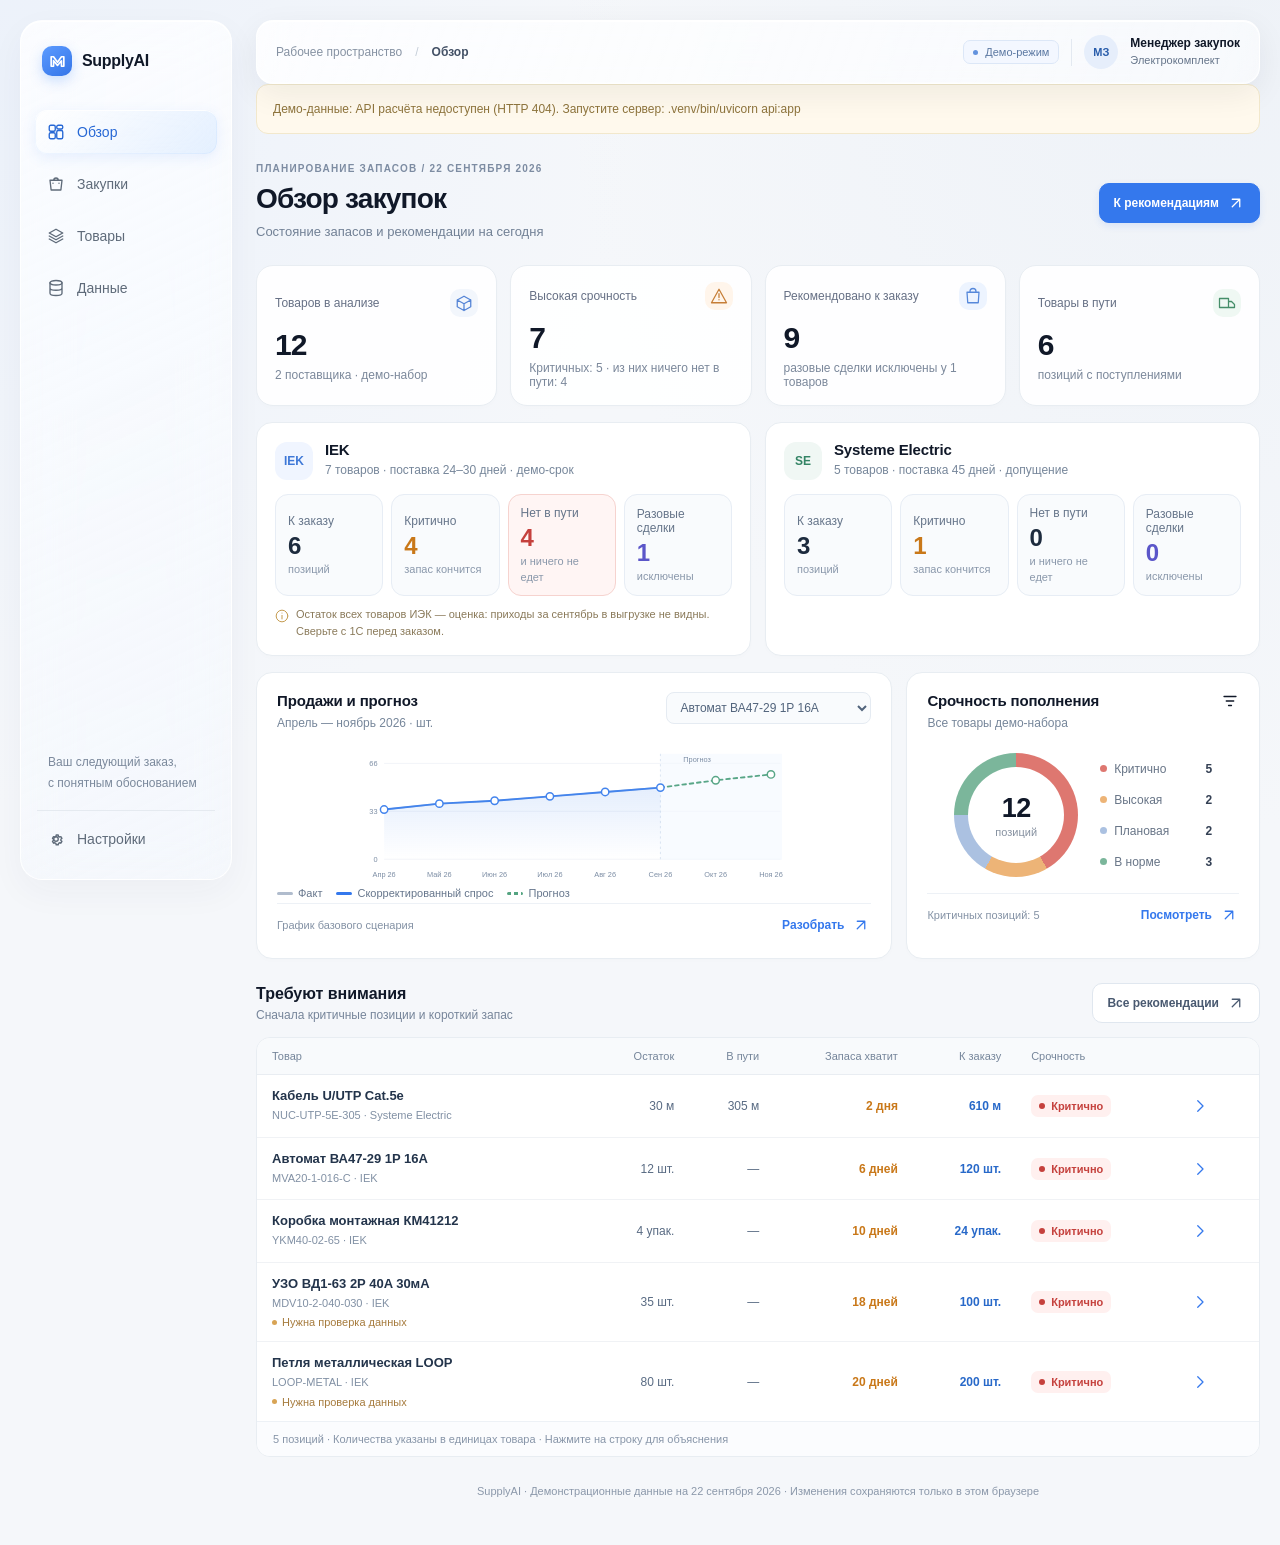
==== web/index.html @ 4131638d "Merge frontend: SupplyAI interface in web/, design polish, what-if and assistant - Aslan's frontend " ====
<!doctype html>
<html lang="ru">
<head>
<meta charset="UTF-8"><meta name="viewport" content="width=device-width,initial-scale=1">
<meta name="theme-color" content="#f4f6f8"><meta name="description" content="Демонстрационный обзор запасов и рекомендаций SupplyAI.">
<title>SupplyAI — Обзор закупок</title>
<link rel="icon" type="image/svg+xml" href="data:image/svg+xml,%3Csvg xmlns='http://www.w3.org/2000/svg' viewBox='0 0 40 40'%3E%3Crect width='40' height='40' rx='12' fill='%233b82f6'/%3E%3Cpath d='M11 27V13h4l5 7 5-7h4v14h-4v-8l-5 6-5-6v8z' fill='white'/%3E%3C/svg%3E">
<link rel="stylesheet" href="./styles.css">
</head>
<body>
<div class="app"><aside class="sidebar glass" aria-label="Главная навигация">
  <div class="brand"><span class="brand-mark"><svg viewBox="0 0 24 24" fill="none" stroke="currentColor" stroke-width="2.1" stroke-linecap="round" stroke-linejoin="round"><path d="M4 18V6h3l5 7 5-7h3v12h-3v-7l-5 6-5-6v7z"/></svg></span>SupplyAI</div>
  <nav class="nav"><button class="active" data-nav="Обзор"><svg viewBox="0 0 24 24" fill="none" stroke="currentColor"><rect x="3" y="3" width="8" height="8" rx="2"/><rect x="13" y="3" width="8" height="5" rx="2"/><rect x="13" y="10" width="8" height="11" rx="2"/><rect x="3" y="13" width="8" height="8" rx="2"/></svg>Обзор</button><button data-nav="Закупки"><svg viewBox="0 0 24 24" fill="none" stroke="currentColor" stroke-linecap="round" stroke-linejoin="round"><path d="M4 7h16l-1.5 13h-13zM9 7a3 3 0 0 1 6 0"/><path d="M8 11h.01M16 11h.01"/></svg>Закупки</button><button data-nav="Товары"><svg viewBox="0 0 24 24" fill="none" stroke="currentColor" stroke-linecap="round" stroke-linejoin="round"><path d="m12 3 9 5-9 5-9-5 9-5z"/><path d="m3 12 9 5 9-5M3 16l9 5 9-5"/></svg>Товары</button><button data-nav="Данные"><svg viewBox="0 0 24 24" fill="none" stroke="currentColor" stroke-linecap="round" stroke-linejoin="round"><ellipse cx="12" cy="5" rx="8" ry="3"/><path d="M4 5v14c0 1.7 3.6 3 8 3s8-1.3 8-3V5M4 12c0 1.7 3.6 3 8 3s8-1.3 8-3"/></svg>Данные</button></nav>
  <div class="sidebar-bottom"><div class="sidebar-note">Ваш следующий заказ,<br>с понятным обоснованием</div><button class="settings" data-action="settings"><svg viewBox="0 0 24 24" fill="none" stroke="currentColor" stroke-linecap="round" stroke-linejoin="round"><circle cx="12" cy="12" r="3"/><path d="m19.4 15 .1.1 1.4 1.1-1.4 2.4-1.7-.6a8 8 0 0 1-1.5.9l-.3 1.8h-2.8l-.3-1.8a8 8 0 0 1-1.5-.9l-1.7.6-1.4-2.4 1.4-1.1a8 8 0 0 1 0-1.8l-1.4-1.1 1.4-2.4 1.7.6a8 8 0 0 1 1.5-.9l.3-1.8h2.8l.3 1.8a8 8 0 0 1 1.5.9l1.7-.6 1.4 2.4-1.4 1.1a8 8 0 0 1 0 1.7z" transform="translate(-1 -1)"/></svg>Настройки</button></div>
</aside><main class="main">
<div class="toolbar glass">
  <div class="breadcrumb"><span>Рабочее пространство</span><span class="crumb-divider">/</span><strong id="crumb">Обзор</strong></div>
  <div class="toolbar-right"><span class="mode-pill"><i></i>Демо-режим</span><span class="toolbar-divider"></span><div class="avatar" aria-label="Демонстрационный профиль">МЗ</div><div class="user"><strong>Менеджер закупок</strong><small>Электрокомплект</small></div></div>
</div>
<div id="page"></div>
<footer class="footer-note">SupplyAI · Демонстрационные данные на 22 сентября 2026 · Изменения сохраняются только в этом браузере</footer>
</main></div>
<dialog id="product-dialog" class="drawer" aria-label="Карточка товара"></dialog>
<dialog id="confirm-dialog" class="modal" aria-label="Подтверждение заказа"></dialog>
<dialog id="settings-dialog" class="modal" aria-label="Параметры планирования"></dialog>
<div class="toast" id="toast" role="status" aria-live="polite"></div>
<script type="module" src="./app.js"></script>
</body></html>
---- web/styles.css ----
:root{font-family:Inter,-apple-system,BlinkMacSystemFont,"Segoe UI",sans-serif;color:#101828;background:#f3f5f7;font-synthesis:none;text-rendering:optimizeLegibility;--muted:#667085;--line:#e8edf2;--blue:#3b82f6;--navy:#111827}*{box-sizing:border-box}body{margin:0;min-width:360px;background:radial-gradient(ellipse at 57% -20%,#fff 0,#f5f7f9 45%,#f1f4f7 100%);font-size:14px}.app{max-width:1680px;margin:auto;padding:16px;display:grid;grid-template-columns:220px minmax(0,1fr);gap:22px;min-height:100vh}.glass{background:rgba(255,255,255,.66);backdrop-filter:blur(18px) saturate(140%);border:1px solid rgba(255,255,255,.9);box-shadow:0 12px 40px rgba(15,23,42,.075),inset 0 1px rgba(255,255,255,.9)}.sidebar{height:calc(100vh - 32px);min-height:680px;position:sticky;top:16px;border-radius:22px;padding:20px 14px;display:flex;flex-direction:column}.brand{display:flex;align-items:center;gap:10px;padding:3px 7px 26px;font-size:16px;font-weight:690;letter-spacing:-.3px}.brand-mark{width:30px;height:30px;border-radius:10px;background:linear-gradient(145deg,#5c9bff,#3475e8);display:grid;place-items:center;color:white;box-shadow:0 5px 13px #3b82f640}.brand-mark svg{width:19px}.nav{display:grid;gap:5px}.nav button,.settings{border:0;background:transparent;color:#5f6b7a;border-radius:12px;display:flex;align-items:center;gap:12px;padding:11px 12px;text-align:left;font:inherit;font-size:14px;font-weight:500;cursor:pointer;transition:.18s}.nav button:hover,.settings:hover{background:#ffffffb5;color:#182230}.nav button.active{background:linear-gradient(125deg,#e8f1ff,#f0f6ff);color:#2768d5;box-shadow:inset 0 0 0 1px #d8e8ff}.nav svg,.settings svg{width:18px;height:18px;stroke-width:1.8}.sidebar-bottom{margin-top:auto}.sidebar-note{padding:13px 11px 17px;margin:0 2px 8px;border-bottom:1px solid #e5eaf0;color:#8490a0;font-size:12px}.settings{width:100%}.main{min-width:0;padding:2px 8px 26px}.toolbar{height:62px;border-radius:17px;padding:9px 13px;display:flex;align-items:center;gap:10px}.search{flex:1;min-width:210px;display:flex;align-items:center;gap:9px;padding:0 10px;color:#8993a1}.search input{min-width:0;border:0;background:transparent;outline:0;flex:1;font:inherit;font-size:13px;font-weight:400;color:#263445}.search input::placeholder{color:#8993a1}.search svg{width:17px}.kbd{border:1px solid #e5e9ef;background:#fff;border-radius:6px;padding:3px 6px;color:#8993a1;font-size:11px}.select-wrap{display:flex;align-items:center;gap:7px;padding:0 9px;color:#818b99;font-size:12px;white-space:nowrap}.select-wrap select,.period select{appearance:none;border:0;background:transparent;outline:0;font:inherit;font-size:12px;font-weight:500;color:#344054;padding:8px 17px 8px 0;cursor:pointer;background-image:url("data:image/svg+xml,%3Csvg xmlns='http://www.w3.org/2000/svg' width='10' height='10' viewBox='0 0 10 10'%3E%3Cpath d='m2 4 3 3 3-3' fill='none' stroke='%23667085' stroke-width='1.3'/%3E%3C/svg%3E");background-position:right center;background-repeat:no-repeat}.toolbar-right{display:flex;align-items:center;gap:12px;margin-left:auto}.icon-btn{height:36px;width:36px;border:1px solid transparent;border-radius:11px;background:transparent;color:#697586;display:grid;place-items:center;cursor:pointer;position:relative}.icon-btn:hover{background:#fff;border-color:#edf0f4}.icon-btn svg{width:18px}.bell-dot{position:absolute;top:8px;right:8px;width:6px;height:6px;border-radius:50%;background:#f79009;border:1px solid #fff}.avatar{width:34px;height:34px;border-radius:50%;background:linear-gradient(145deg,#dbeafe,#b9cdf7);display:grid;place-items:center;color:#285caa;font-size:12px;font-weight:700}.user{line-height:1.25;white-space:nowrap}.user strong{display:block;font-size:12px;font-weight:600}.user small{display:block;font-size:11px;color:var(--muted);margin-top:3px}.header{display:flex;justify-content:space-between;align-items:end;margin:27px 1px 20px}.eyebrow{color:#738093;font-size:11px;font-weight:650;letter-spacing:.08em;text-transform:uppercase;margin-bottom:6px}.header h1{font-size:25px;line-height:1.2;letter-spacing:-.65px;margin:0;font-weight:650}.header p{font-size:13px;color:var(--muted);margin:6px 0 0}.updated{color:#8590a0;font-size:12px;padding-bottom:3px}.demo{display:inline-flex;align-items:center;gap:6px;margin-left:9px;padding:4px 8px;background:#eef4ff;color:#3b6fc2;border-radius:7px;font-size:10px;font-weight:600;vertical-align:middle;letter-spacing:0}.demo i{width:5px;height:5px;border-radius:50%;background:#5c8ee0}.metrics{display:grid;grid-template-columns:repeat(4,minmax(0,1fr));gap:13px}.metric{background:rgba(255,255,255,.95);border:1px solid #e8edf2;border-radius:17px;padding:17px 18px 16px;box-shadow:0 4px 14px #0d21320a;min-height:132px;transition:transform .18s,box-shadow .18s}.metric:hover{transform:translateY(-2px);box-shadow:0 9px 22px #0d213211}.metric-top{display:flex;justify-content:space-between;align-items:center;color:#667085;font-size:12px;font-weight:520}.metric-icon{width:31px;height:31px;border-radius:10px;background:#f0f5ff;color:#5484d6;display:grid;place-items:center}.metric-icon svg{width:17px}.metric-value{font-size:29px;line-height:1.15;font-weight:650;letter-spacing:-1px;margin:12px 0 4px}.metric-foot{font-size:12px;color:#8993a1}.metric-foot .delta{color:#42916c;font-weight:600}.analytics{display:grid;grid-template-columns:minmax(0,1.95fr) minmax(290px,1fr);gap:13px;margin-top:14px}.card{background:#fff;border:1px solid #e8edf2;border-radius:18px;padding:19px 20px;box-shadow:0 4px 14px #0d213208;min-width:0}.card-heading{display:flex;align-items:flex-start;justify-content:space-between;gap:10px}.card h2{font-size:14px;letter-spacing:-.15px;margin:0;font-weight:650}.card-sub{font-size:12px;color:#8993a1;margin-top:5px}.controls{display:flex;align-items:center;gap:8px}.segment{display:flex;border:1px solid #e7ecf1;background:#f7f9fb;padding:3px;border-radius:10px}.segment button{border:0;background:none;padding:6px 9px;border-radius:7px;font:inherit;font-size:11px;font-weight:500;color:#798494;cursor:pointer}.segment button.active{background:#fff;color:#344054;box-shadow:0 1px 4px #10182816}.period{border:1px solid #e7ecf1;border-radius:9px;padding:0 9px}.period select{font-size:11px}.chart{height:187px;margin-top:13px;position:relative}.chart svg{width:100%;height:100%;overflow:visible}.gridline{stroke:#edf1f5;stroke-width:1}.axis-label{fill:#8c97a6;font-family:inherit;font-size:11px}.actual-line{fill:none;stroke:#4b87f2;stroke-width:2.5;stroke-linecap:round;stroke-linejoin:round}.forecast-line{fill:none;stroke:#4b87f2;stroke-width:2.5;stroke-dasharray:6 5;stroke-linecap:round;stroke-linejoin:round}.area{fill:url(#area)}.forecast-area{fill:url(#forecastArea)}.chart-tooltip{position:absolute;display:none;pointer-events:none;top:8px;left:52%;background:#182333;color:#fff;border-radius:9px;padding:8px 10px;font-size:11px;box-shadow:0 8px 18px #10182825;line-height:1.55}.chart-legend{display:flex;gap:17px;color:#7c8796;font-size:11px;margin-top:2px}.legend-line{display:inline-block;width:17px;border-top:2px solid #4b87f2;vertical-align:middle;margin-right:6px}.legend-line.dashed{border-top-style:dashed}.risk-body{display:flex;align-items:center;justify-content:center;gap:19px;padding:19px 0 9px}.donut{width:142px;height:142px;flex:0 0 auto;position:relative}.donut svg{width:100%;height:100%;transform:rotate(-90deg)}.donut-center{position:absolute;inset:0;display:grid;align-content:center;text-align:center}.donut-center strong{font-size:23px;letter-spacing:-.5px}.donut-center span{font-size:11px;color:#8691a0;margin-top:2px}.risk-legend{display:grid;gap:11px;min-width:112px}.risk-item{display:flex;justify-content:space-between;align-items:center;gap:13px;color:#687587;font-size:11px}.risk-label{display:flex;align-items:center;gap:7px}.risk-swatch{width:7px;height:7px;border-radius:50%}.risk-item strong{color:#344054;font-size:11px;font-weight:620}.link-btn{border:0;background:none;color:#3478e5;padding:7px 0 0;font:inherit;font-size:12px;font-weight:550;cursor:pointer}.link-btn:hover{color:#185ac1}.attention{margin-top:14px}.attention-head{display:flex;align-items:center;justify-content:space-between;margin-bottom:13px}.attention-head h2{font-size:15px;margin:0;font-weight:650}.attention-head p{margin:5px 0 0;font-size:12px;color:#8590a0}.primary-btn{border:1px solid #e4eaf0;background:#fff;border-radius:10px;padding:9px 12px;color:#445164;font:inherit;font-size:12px;font-weight:550;cursor:pointer;transition:.18s}.primary-btn:hover{border-color:#bdd3f6;background:#f8fbff;color:#2869cf}.table-wrap{overflow:auto;border:1px solid #e8edf2;border-radius:15px;background:#fff}table{border-collapse:collapse;width:100%;min-width:850px;text-align:left}thead{position:sticky;top:0;background:#f8fafc;z-index:1}th{font-size:10px;letter-spacing:.035em;font-weight:650;color:#8993a1;padding:11px 13px;border-bottom:1px solid #e9edf2;white-space:nowrap}td{padding:11px 13px;border-bottom:1px solid #f0f2f5;color:#596678;font-size:12px;white-space:nowrap}tbody tr{cursor:pointer;transition:background .15s}tbody tr:hover{background:#f8fbff}tbody tr.selected{background:#eff6ff}tbody tr:last-child td{border-bottom:0}.product{min-width:252px}.product strong{display:block;color:#253244;font-size:12px;font-weight:590}.product small{display:block;margin-top:4px;color:#929cab;font-size:10px}.supplier-cell{color:#667085}.order{font-weight:650;color:#36475d}.risk-badge{display:inline-flex;align-items:center;gap:6px;font-size:11px;font-weight:570;padding:5px 8px;border-radius:7px}.risk-badge:before{content:"";width:6px;height:6px;border-radius:50%;background:currentColor}.critical{color:#c5413d;background:#fff0ef}.high{color:#c97819;background:#fff5e9}.medium{color:#a47b13;background:#fff9e8}.low{color:#32825d;background:#edf8f1}.planned{color:#657386;background:#f0f3f6}.suppliers-section{margin-top:17px}.supplier-heading{display:flex;align-items:center;justify-content:space-between;margin:0 2px 11px}.supplier-heading h2{font-size:13px;margin:0;font-weight:650}.supplier-heading span{font-size:11px;color:#929cab}.supplier-cards{display:grid;grid-template-columns:repeat(2,minmax(0,1fr));gap:12px}.supplier-card{background:#fff;border:1px solid #e8edf2;border-radius:15px;padding:14px 16px;display:flex;align-items:center;gap:15px}.supplier-logo{width:38px;height:38px;flex:0 0 auto;border-radius:12px;display:grid;place-items:center;background:#f0f5ff;color:#3e78d7;font-weight:750;font-size:12px}.supplier-logo.se{background:#f0f7f4;color:#348465}.supplier-info{min-width:140px}.supplier-info strong{font-size:12px;font-weight:650}.supplier-info small{display:block;color:#929cab;font-size:10px;margin-top:4px}.supplier-stats{display:flex;gap:20px;margin-left:auto}.supplier-stat strong{display:block;font-size:13px;font-weight:650;color:#354255}.supplier-stat small{display:block;font-size:10px;color:#8d98a6;margin-top:3px;white-space:nowrap}.footer-note{text-align:center;color:#a0a9b5;font-size:10px;margin:15px 0 0}.toast{position:fixed;left:50%;bottom:24px;transform:translate(-50%,16px);opacity:0;pointer-events:none;background:#182333;color:#fff;padding:11px 15px;border-radius:11px;font-size:12px;box-shadow:0 9px 25px #10182830;transition:.22s;z-index:5}.toast.show{opacity:1;transform:translate(-50%,0)}
@media(max-width:1100px){.app{grid-template-columns:70px minmax(0,1fr);gap:15px;padding:12px}.sidebar{height:calc(100vh - 24px);top:12px;align-items:center;padding:17px 9px}.brand{padding:2px 0 27px;font-size:0}.brand-mark{width:34px;height:34px}.nav button,.settings{width:47px;height:44px;justify-content:center;padding:0;font-size:0}.nav button svg,.settings svg{width:19px}.sidebar-note{display:none}.main{padding:2px 2px 24px}.toolbar{gap:5px}.select-wrap{gap:4px;padding:0 5px}.user{display:none}.toolbar-right{margin-left:3px}.analytics{grid-template-columns:minmax(0,1.6fr) minmax(270px,1fr)}.supplier-stats{gap:12px}}
@media(max-width:760px){.app{display:block;padding:10px}.sidebar{position:fixed;z-index:4;left:10px;right:10px;top:auto;bottom:10px;width:auto;height:60px;min-height:0;padding:6px 8px;border-radius:18px;flex-direction:row;justify-content:center}.brand,.sidebar-bottom{display:none}.nav{display:flex;width:100%;justify-content:space-around;gap:4px}.nav button{width:56px;height:46px;flex-direction:column;gap:2px;font-size:9px;padding:4px}.nav button svg{width:17px;height:17px}.main{padding:0 0 83px}.toolbar{height:auto;min-height:54px;padding:8px 9px;gap:4px}.search{min-width:0;padding:0 5px}.search input{font-size:12px}.kbd,.select-wrap .label,.select-wrap:nth-of-type(3){display:none}.select-wrap{padding:0 5px}.toolbar-right{gap:2px;margin-left:0}.avatar{width:30px;height:30px}.icon-btn{width:32px}.header{margin:22px 1px 16px;align-items:flex-start;gap:10px}.header h1{font-size:22px}.updated{max-width:115px;text-align:right;font-size:10px;line-height:1.45}.metrics{grid-template-columns:repeat(2,minmax(0,1fr));gap:9px}.metric{padding:14px;min-height:119px}.metric-value{font-size:26px}.analytics{grid-template-columns:1fr;gap:10px;margin-top:10px}.card{padding:16px}.chart{height:180px}.risk-body{justify-content:flex-start;padding-left:12%;gap:28px}.attention{margin-top:10px}.attention-head{align-items:flex-end}.attention-head p{max-width:230px;line-height:1.4}.primary-btn{padding:8px 9px;font-size:11px}.supplier-cards{grid-template-columns:1fr}.supplier-card{padding:13px}.supplier-stats{gap:17px}.footer-note{padding-bottom:3px}}
@media(max-width:420px){.select-wrap{display:none}.risk-body{padding-left:4%;gap:20px}.donut{width:132px;height:132px}.risk-legend{gap:9px}.supplier-info{min-width:112px}.supplier-stats{gap:10px}.supplier-stat small{font-size:9px}.updated{max-width:92px}}

/* Liquid Glass: keep translucent depth on navigation and compact controls only. */
.glass{background:linear-gradient(145deg,rgba(255,255,255,.78),rgba(255,255,255,.51));backdrop-filter:blur(24px) saturate(165%);-webkit-backdrop-filter:blur(24px) saturate(165%);border-color:rgba(255,255,255,.84);box-shadow:0 14px 42px rgba(15,23,42,.085),inset 0 1px 0 rgba(255,255,255,.96),inset 0 -1px 0 rgba(255,255,255,.25)}
.sidebar.glass{background:linear-gradient(155deg,rgba(255,255,255,.79),rgba(244,248,253,.51))}
.toolbar.glass{background:linear-gradient(110deg,rgba(255,255,255,.83),rgba(255,255,255,.57));box-shadow:0 10px 32px rgba(15,23,42,.065),inset 0 1px 0 rgba(255,255,255,.98),inset 0 -1px 0 rgba(255,255,255,.35)}
.nav button.active{background:linear-gradient(135deg,rgba(255,255,255,.84),rgba(218,234,255,.72));border:1px solid rgba(255,255,255,.9);backdrop-filter:blur(16px) saturate(150%);-webkit-backdrop-filter:blur(16px) saturate(150%);box-shadow:0 4px 14px rgba(59,130,246,.10),inset 0 1px 0 rgba(255,255,255,.95),inset 0 0 0 1px rgba(59,130,246,.06)}
.segment{background:rgba(236,241,247,.48);backdrop-filter:blur(16px) saturate(150%);-webkit-backdrop-filter:blur(16px) saturate(150%);border-color:rgba(255,255,255,.88);box-shadow:inset 0 1px 2px rgba(16,24,40,.045),inset 0 1px 0 rgba(255,255,255,.8)}
.segment button.active{background:linear-gradient(145deg,rgba(255,255,255,.98),rgba(255,255,255,.76));border:1px solid rgba(255,255,255,.95);box-shadow:0 2px 7px rgba(16,24,40,.10),inset 0 1px 0 #fff}
.period,.select-wrap{border:1px solid rgba(255,255,255,.9);border-radius:10px;background:rgba(255,255,255,.43);backdrop-filter:blur(14px) saturate(145%);-webkit-backdrop-filter:blur(14px) saturate(145%);box-shadow:inset 0 1px 0 rgba(255,255,255,.9)}
.icon-btn:hover{background:rgba(255,255,255,.65);border-color:rgba(255,255,255,.95);backdrop-filter:blur(12px);box-shadow:0 3px 10px rgba(16,24,40,.07),inset 0 1px 0 white}


/* SupplyAI — a single visual language for navigation, decisions and data. */
:root{--blue:#3478ed;--muted:#66758a;--line:#e7edf3;font-variant-numeric:tabular-nums}
body{background:radial-gradient(ellipse at 0 5%,#e3ecfa80,transparent 35%),radial-gradient(ellipse at 95% 0,#e7edf580,transparent 38%),#f5f7fa;font-size:14px}
button,input,select,textarea{font:inherit}button{cursor:pointer}button:disabled{cursor:not-allowed;opacity:.5}button:focus-visible,a:focus-visible,input:focus-visible,select:focus-visible,textarea:focus-visible{outline:3px solid #8eb6fb;outline-offset:3px}button svg{pointer-events:none}svg.icon{width:18px;height:18px;fill:none;stroke:currentColor;stroke-width:1.7;stroke-linecap:round;stroke-linejoin:round;flex-shrink:0}
.app{grid-template-columns:212px minmax(0,1fr);gap:24px;padding:20px;max-width:1680px}.sidebar{top:20px;height:calc(100vh - 40px);min-height:550px;padding-top:22px}.main{padding:0 0 24px}.sidebar-note{font-size:12px;line-height:1.7;color:#7b899c}.brand{padding-bottom:34px}.nav{gap:8px}.nav button{min-height:44px}.nav button.active{border:0}.glass{background:linear-gradient(135deg,#ffffffd6,#ffffff8f);box-shadow:0 12px 35px #2539570b,inset 0 1px 0 #fff;backdrop-filter:blur(24px) saturate(150%);-webkit-backdrop-filter:blur(24px) saturate(150%)}
.toolbar{height:64px;padding:12px 19px}.breadcrumb{display:flex;align-items:center;gap:13px;font-size:12px;color:#8692a3}.breadcrumb strong{font-weight:550;color:#435166}.crumb-divider{color:#c4cdd8}.toolbar-right{margin-left:auto}.toolbar-divider{width:1px;height:27px;background:#e3e9f1}.mode-pill{display:inline-flex;align-items:center;gap:7px;padding:5px 9px;border:1px solid #dce7f7;border-radius:7px;color:#5b78a2;font-size:11px;background:#f3f7ff}.mode-pill i{height:5px;width:5px;background:#6292de;border-radius:50%}.user small{font-size:11px}.avatar{font-size:11px;background:#e6eefb}
.header{align-items:center;margin:29px 0 22px}.header h1{font-size:28px;letter-spacing:-.8px;font-weight:650}.header p{font-size:13px;line-height:1.6;color:#718095}.eyebrow{font-size:10px;letter-spacing:.12em;color:#7d8ca2;margin-bottom:8px}.header-actions{display:flex;gap:10px;align-items:center}.btn{border:1px solid #e0e7ef;border-radius:10px;padding:10px 14px;display:inline-flex;align-items:center;justify-content:center;gap:8px;font-size:12px;font-weight:550;background:#fff;color:#495970;white-space:nowrap;transition:background .18s,border-color .18s,box-shadow .18s}.btn:hover{background:#f7faff;border-color:#c5d6ee}.btn.primary{background:#3478ed;border-color:#3478ed;color:#fff;box-shadow:0 3px 7px #3478ed20}.btn.primary:hover{background:#286add}.btn.danger{color:#b45351;background:#fff8f7;border-color:#f3dddd}.btn.small{padding:7px 10px;font-size:12px}.btn.text{background:transparent;border-color:transparent;color:#3478ed}.icon-btn{border:1px solid #e5ebf2;background:#fff;flex-shrink:0}.metric{box-shadow:0 2px 5px #172e4503;min-height:126px;padding:16px 18px;text-align:left;appearance:none;color:inherit}.metric:hover{transform:none;box-shadow:0 3px 12px #172e4509;border-color:#d2deed}.metric-top{font-size:12px}.metric-value{font-size:30px;margin:11px 0 6px}.metric-foot{font-size:12px;color:#7b889b}.metric-icon{height:28px;width:28px;background:#f2f6fc}.metric-icon.warn{background:#fff5eb;color:#c67e37}.metric-icon.good{background:#eff8f3;color:#468e6a}.metric-icon.blue{background:#edf4ff;color:#5688da}
.card{box-shadow:0 2px 5px #172e4503;padding:19px 20px;border-radius:16px}.card h2{font-size:15px}.card-sub{font-size:12px;color:#76869a;line-height:1.6}.analytics{grid-template-columns:minmax(0,1.8fr) minmax(270px,1fr);gap:14px;margin-top:16px}.mini-select{font-size:12px;border:1px solid #e5ebf2;border-radius:8px;padding:7px 9px;background:#f9fbfd;color:#52647c;max-width:220px}.plot{margin-top:12px;position:relative}.plot svg{width:100%;height:177px;display:block;overflow:visible}.plot .plot-label{font-size:10px;fill:#7c8da4}.chart-legend{font-size:11px;gap:14px;flex-wrap:wrap;color:#66768c}.chart-legend span{display:flex;align-items:center;gap:5px}.key{height:3px;width:16px;background:#3478ed;display:inline-block;border-radius:4px}.key.raw{background:#b0bccd}.key.forecast{background:repeating-linear-gradient(to right,#55a481 0 4px,transparent 4px 7px)}.risk-body{gap:22px;padding:20px 0 12px}.donut{width:124px;height:124px;border-radius:50%;display:grid;place-items:center}.donut:after{content:'';position:absolute;inset:14px;border-radius:50%;background:white}.donut-center{z-index:1}.donut-center strong{font-size:27px;font-weight:600}.risk-item{font-size:12px}.risk-item strong{font-size:12px}.risk-filter{border:0;background:transparent;padding:3px 0;text-align:left;width:100%;border-radius:4px}.risk-filter:hover .risk-label{color:#3478ed}.card-bottom{display:flex;align-items:center;justify-content:space-between;border-top:1px solid #edf1f6;padding-top:10px;margin-top:4px;font-size:11px;color:#8492a5}.attention{margin-top:24px}.attention-head{margin-bottom:14px}.attention-head h2{font-size:16px}.attention-head p{font-size:12px;color:#76859a}.table-wrap{border-radius:14px}table{min-width:780px}th{text-transform:none;letter-spacing:0;font-size:11px;color:#75859a;font-weight:500;padding:12px 15px;background:#f8fafc}td{font-size:12px;padding:13px 15px;color:#596b83}.product{min-width:250px}.product strong{font-size:13px;font-weight:550;color:#23344b}.product small{font-size:11px;color:#8190a4;line-height:1.5}.num{text-align:right}.order{color:#2869c9;font-weight:650}.risk-badge{font-size:11px;white-space:nowrap}.product-open{border:0;background:none;text-align:left;padding:0;display:block;width:100%;color:inherit}.product-open:hover strong{color:#3478ed}.row-arrow{color:#9cacc0}.table-info{font-size:11px;color:#8795a8;padding:11px 16px;border-top:1px solid #edf1f6;background:#fbfcfe}.quality-dot{display:inline-flex;align-items:center;gap:5px;font-size:11px;color:#a67b3d;margin-top:5px}.quality-dot:before{content:'';width:5px;height:5px;border-radius:50%;background:#d8a455}.supplier-cards{gap:14px}.supplier-card{padding:16px;gap:12px;flex-wrap:wrap}.supplier-info{min-width:110px}.supplier-stats{gap:22px}.supplier-info small,.supplier-stat small{font-size:11px;color:#7a8a9f}.supplier-stat strong{font-size:15px}.supplier-heading h2{font-size:14px}.supplier-heading span{font-size:12px}.footer-note{font-size:11px;color:#8b98aa;margin-top:25px;line-height:1.7}.context-note{font-size:12px;line-height:1.6;color:#78879b;display:flex;gap:8px;align-items:center;margin-top:12px}.context-note svg{width:15px}
.tabs{display:flex;gap:24px;border-bottom:1px solid #e1e7ef;margin-bottom:22px}.tab{border:0;background:none;color:#8090a4;font-size:13px;padding:0 0 13px;position:relative}.tab.active{color:#266bd8;font-weight:600}.tab.active:after{content:'';position:absolute;bottom:-1px;left:0;right:0;height:2px;background:#3478ed;border-radius:2px}.count{font-size:11px;padding:2px 6px;margin-left:5px;border-radius:5px;background:#eef3fa;color:#6a83a7}.filters{display:flex;gap:10px;align-items:center;flex-wrap:wrap;margin-bottom:16px}.filter-search{display:flex;align-items:center;gap:9px;background:white;border:1px solid #e1e8f0;border-radius:10px;padding:10px 12px;min-width:230px;flex:1;max-width:380px;color:#8a9ab0}.filter-search input{width:100%;border:0;background:none;outline:0;font-size:12px;color:#34475f}.filters select{border:1px solid #e1e8f0;border-radius:9px;padding:10px 12px;background:#fff;color:#52647a;font-size:12px;max-width:200px}.chips{display:flex;gap:6px;flex-wrap:wrap;margin-bottom:17px}.chip{border:1px solid transparent;background:transparent;color:#74849a;font-size:12px;padding:8px 12px;border-radius:8px}.chip.active{background:#edf4ff;color:#2b6fda;border-color:#dce8fc}.chip:hover{background:#eef3f9}.check-cell{width:36px;padding-right:0}input[type=checkbox]{width:15px;height:15px;accent-color:#3478ed;cursor:pointer}input[type=number]{font-variant-numeric:tabular-nums}.empty{padding:54px 24px;text-align:center;background:white;border:1px dashed #dce5f0;border-radius:16px;color:#77869a}.empty .empty-icon{display:grid;place-items:center;margin:0 auto 15px;width:50px;height:50px;border-radius:16px;background:#f0f5fc;color:#7a9cca}.empty h2{font-size:17px;color:#3d5068;font-weight:550;margin:0 0 8px}.empty p{font-size:13px;line-height:1.8;margin:0 auto 18px;max-width:360px}.floating-selection{position:sticky;bottom:24px;margin:20px auto 0;padding:11px 13px 11px 20px;border-radius:15px;display:flex;align-items:center;gap:16px;max-width:500px;z-index:3;border:1px solid #fff;box-shadow:0 12px 35px #29477920}.floating-selection strong{font-size:13px;margin-right:auto}.check-note{font-size:11px;color:#7b8b9e}
.notice{display:flex;align-items:flex-start;gap:11px;background:#fff9ed;border:1px solid #f2e8cc;border-radius:12px;padding:14px 16px;color:#8e743c;font-size:12px;line-height:1.7;margin-bottom:20px}.notice strong{display:block;font-weight:600;color:#87682c}.notice.info{background:#f1f6fe;border-color:#e1eafa;color:#5f7b9e}.notice.info strong{color:#466587}.draft-layout{display:grid;grid-template-columns:minmax(0,1fr) 265px;gap:20px;align-items:start}.draft-group{margin-bottom:20px}.draft-group-header{display:flex;align-items:center;gap:10px;margin-bottom:11px}.draft-group-header h2{font-size:15px;margin:0}.draft-line{padding:18px;background:#fff;border:1px solid #e4ebf3;border-radius:12px;margin-bottom:8px;display:flex;gap:16px;align-items:center}.draft-line .line-details{flex:1;min-width:0}.draft-line strong{font-size:13px;font-weight:550;display:block}.draft-line small{font-size:11px;line-height:1.6;color:#7d8da2;display:block;margin-top:4px}.qty{display:flex;gap:7px;align-items:center;flex-shrink:0;font-size:12px;color:#7b8aa0}.qty input{width:84px;border:1px solid #dce6f1;border-radius:8px;padding:9px;text-align:right;background:#fff;color:#344961}.summary{position:sticky;top:24px}.summary h2{margin-bottom:20px}.summary-row{display:flex;justify-content:space-between;margin:14px 0;font-size:12px;color:#73839a}.summary-row strong{color:#334a66;font-weight:600}.summary .btn{width:100%;margin-top:8px}.summary p{font-size:11px;line-height:1.7;color:#7b8ba2}.edited{color:#bb8538!important}.approved-banner{background:#eff8f3;color:#43876b;border:1px solid #d8eee2;border-radius:12px;padding:15px 18px;margin-bottom:20px;font-size:13px;line-height:1.7}.approved-banner strong{display:block}.section-label{font-size:11px;letter-spacing:.08em;text-transform:uppercase;color:#8897a9;margin:24px 0 12px}.source-card{display:flex;gap:14px;padding:20px;background:#fff;border:1px solid #e3eaf2;border-radius:14px;margin-bottom:10px;align-items:flex-start}.source-icon{width:42px;height:42px;border-radius:12px;background:#f1f5fc;display:grid;place-items:center;color:#6b90c5;flex-shrink:0}.source-card h2{font-size:14px;margin:0 0 6px}.source-card p{font-size:12px;line-height:1.7;color:#78879b;margin:0}.source-meta{margin-left:auto;white-space:nowrap;text-align:right;font-size:11px;color:#8b98a9}.source-meta span{display:block;margin-bottom:7px}.data-grid{display:grid;grid-template-columns:1.3fr 1fr;gap:20px}.review-product{display:flex;align-items:center;justify-content:space-between;border-top:1px solid #edf1f6;padding:14px 0;gap:12px}.review-product:first-of-type{margin-top:14px}.review-product strong{font-size:12px;font-weight:550}.review-product small{display:block;margin-top:5px;color:#8e99a8;font-size:11px}
body:has(dialog[open]){overflow:hidden}dialog{color:#263b55;border:1px solid #e3eaf3;box-shadow:0 24px 100px #172d4f26;padding:0}dialog::backdrop{background:#22395730;backdrop-filter:blur(3px);-webkit-backdrop-filter:blur(3px)}.drawer{position:fixed;inset:12px 12px 12px auto;margin:0;width:650px;max-width:calc(100vw - 24px);height:calc(100dvh - 24px);max-height:none;border-radius:22px;background:#fff}.drawer[open]{display:flex;flex-direction:column;animation:slide-in .22s ease-out}.drawer-header{padding:23px 25px 18px;display:flex;align-items:flex-start;gap:15px;background:linear-gradient(140deg,#f6f9fe,#ffffff);border-bottom:1px solid #eaf0f7}.drawer-header>div{flex:1}.drawer-header h2{font-size:20px;font-weight:600;letter-spacing:-.5px;margin:8px 0}.drawer-header p{font-size:12px;color:#7c8da3;margin:0;line-height:1.7}.drawer-body{padding:22px 25px;overflow:auto;flex:1}.drawer-footer{border-top:1px solid #e5ecf5;padding:15px 25px;display:flex;align-items:center;gap:10px;background:#f9fbfee8;flex-wrap:wrap}.drawer-footer .btn.primary{margin-left:auto}.recommendation-hero{background:linear-gradient(135deg,#f0f6ff,#f8faff);border:1px solid #e0ebfc;border-radius:15px;padding:19px;margin-bottom:22px}.recommendation-hero .label{font-size:12px;color:#6d85a6}.recommendation-hero .value{font-size:34px;font-weight:600;letter-spacing:-1px;color:#2866bd;margin:9px 0}.recommendation-hero .value span{font-size:17px;letter-spacing:0;font-weight:500}.recommendation-hero p{font-size:12px;color:#6280a3;line-height:1.7;margin:0}.drawer .tabs{gap:22px;margin-bottom:20px}.drawer .tab{font-size:12px}.breakdown{border:1px solid #e4ebf4;border-radius:12px;padding:6px 17px}.breakdown-row{display:flex;justify-content:space-between;gap:15px;padding:12px 0;font-size:13px;color:#6e7f95}.breakdown-row strong{font-weight:550;color:#324a69}.breakdown-row.total{border-top:1px solid #e7edf5;color:#2f6fc8}.breakdown-row.total strong{color:#2f6fc8;font-size:16px}.reason{font-size:13px;line-height:1.8;color:#687d97;margin:17px 0}.details-grid{display:grid;grid-template-columns:1fr 1fr;gap:10px;margin:15px 0}.detail-tile{border-radius:10px;padding:13px;background:#f7f9fc;color:#8091a7;font-size:11px}.detail-tile strong{display:block;color:#415873;font-size:14px;font-weight:550;margin-top:6px}.edit-form{background:#f8fafd;border:1px solid #e3ebf5;border-radius:12px;padding:15px;margin-top:20px}.edit-form label{display:block;font-size:12px;color:#5c7391;margin-bottom:8px}.edit-form .qty input{width:130px}.edit-form textarea,.modal textarea{width:100%;resize:vertical;border:1px solid #dde6f2;border-radius:9px;padding:10px;background:#fff;min-height:70px;font-size:12px;color:#425a78;margin-top:10px}.field-hint{font-size:11px;color:#7e91aa;line-height:1.7;margin-top:7px}.field-error{font-size:12px;color:#be514b;margin-top:8px;line-height:1.5}.event-card{padding:14px;border:1px solid #e4ebf3;border-radius:12px;margin:15px 0;font-size:12px;line-height:1.8;color:#7186a1}.event-card strong{color:#3e5979}.drawer .plot svg{height:205px}.history-table{min-width:0}.history-table td,.history-table th{font-size:11px;padding:9px}.disclosure{border:1px solid #e3eaf3;border-radius:12px;padding:13px 15px;margin-top:16px;font-size:12px;line-height:1.7;color:#6a7e99}.disclosure summary{cursor:pointer;color:#405e82;font-weight:550}.disclosure p{margin:12px 0 0}.modal{width:470px;max-width:calc(100vw - 28px);max-height:calc(100dvh - 40px);border-radius:20px;padding:25px;background:#fff}.modal-heading{display:flex;align-items:center;justify-content:space-between;gap:15px;margin-bottom:18px}.modal h2{font-size:20px;letter-spacing:-.4px;margin:0}.modal p{font-size:13px;line-height:1.8;color:#73859e}.modal-actions{display:flex;justify-content:flex-end;gap:9px;margin-top:22px}.scenario-option{display:flex;gap:10px;padding:14px;border:1px solid #e2eaf4;border-radius:12px;margin:10px 0;font-size:13px;line-height:1.7;cursor:pointer}.scenario-option:has(input:checked){border-color:#a9c6f4;background:#f3f7ff}.scenario-option small{display:block;color:#7d90aa;font-size:11px}.toast{z-index:100;font-size:13px;max-width:90vw;line-height:1.6}.muted{color:#7f8fa4}.nowrap{white-space:nowrap}@keyframes slide-in{from{transform:translateX(30px);opacity:.4}to{transform:translateX(0);opacity:1}}
@supports not (backdrop-filter:blur(1px)){.glass{background:#f8faff}.drawer-footer{background:#f8faff}}
@media(min-width:1440px){.plot svg{height:190px}.header{margin-top:33px}}
@media(max-width:1200px){.app{grid-template-columns:76px minmax(0,1fr);gap:18px;padding:16px}.sidebar{height:calc(100vh - 32px);top:16px;align-items:center;padding:20px 10px}.brand{font-size:0;padding:0 0 35px}.nav button,.settings{width:48px;height:46px;padding:0;justify-content:center;font-size:0}.nav button svg,.settings svg{width:19px;height:19px}.sidebar-note{display:none}.supplier-stats{gap:18px}.supplier-info{min-width:125px}.supplier-card{gap:10px}.supplier-stats{width:100%;justify-content:space-between;margin-top:5px}.draft-layout{grid-template-columns:minmax(0,1fr) 245px}}
@media(max-width:900px){.analytics{grid-template-columns:minmax(0,1.5fr) minmax(245px,1fr)}.risk-body{gap:12px}.donut{width:110px;height:110px}.card{padding:17px}.card-heading{flex-wrap:wrap}.draft-layout,.data-grid{grid-template-columns:1fr}.summary{position:static}.summary .btn{width:auto}.header-actions .btn{padding:9px 10px}.header h1{font-size:25px}.breadcrumb{font-size:11px;gap:8px}.toolbar .user{display:none}.metric{padding:14px}.metric-top{font-size:11px}}
@media(max-width:760px){.app{display:block;padding:12px}.main{padding-bottom:90px}.sidebar{height:66px;min-height:0;top:auto;bottom:10px;left:12px;right:12px;padding:7px 9px;flex-direction:row;border-radius:20px;z-index:4}.brand,.sidebar-bottom{display:none}.nav{gap:5px}.nav button{font-size:10px;flex-direction:column;gap:4px;width:auto;flex:1;height:49px}.nav button svg{width:18px;height:18px}.toolbar{height:56px;padding:10px 12px}.breadcrumb>span{display:none}.toolbar-divider{display:none}.toolbar-right{gap:9px}.mode-pill{font-size:10px}.header{margin:23px 0 18px;align-items:flex-start;flex-wrap:wrap;gap:14px}.header h1{font-size:25px}.header p{font-size:12px}.header-actions{margin-left:0}.metrics{gap:10px}.metric{min-height:118px}.metric-value{font-size:28px}.metric-top{font-size:12px}.analytics{grid-template-columns:1fr}.plot svg{height:180px}.risk-body{justify-content:center;padding-left:0;gap:35px}.donut{width:128px;height:128px}.attention{margin-top:22px}.attention-head h2{font-size:15px}.attention-head p{font-size:11px;max-width:195px}.attention-head .btn{font-size:11px;padding:9px 10px}.supplier-cards{grid-template-columns:1fr}.supplier-stats{width:auto;flex:1;min-width:190px;margin-top:0}.supplier-info{min-width:110px}.floating-selection{bottom:85px;gap:10px;padding:10px 12px}.filters{gap:8px}.filter-search{max-width:none;width:100%;flex-basis:100%}.filters select{flex:1;max-width:none;min-width:0}.drawer{inset:0;width:100vw;max-width:100vw;height:100dvh;border-radius:0;border:0}.drawer-header{padding:18px}.drawer-header h2{font-size:18px}.drawer-body{padding:18px}.drawer-footer{padding:13px 18px;gap:7px}.drawer .tabs{gap:16px}.drawer .tab{font-size:11px}.draft-line{flex-wrap:wrap;gap:12px}.draft-line .line-details{flex-basis:100%}.draft-line>.icon-btn{margin-left:auto}.source-card{flex-wrap:wrap}.source-meta{width:100%;text-align:left;margin-left:56px}.source-meta span{display:inline;margin-right:15px}.footer-note{font-size:10px}.tabs{gap:20px}.summary{padding:20px}.drawer-footer .btn{font-size:11px;padding:10px}.review-product{gap:8px}.source-card p{max-width:260px}}
@media(prefers-reduced-motion:reduce){*,*:before,*:after{animation:none!important;transition:none!important;scroll-behavior:auto!important}}
.plot-tooltip{position:absolute;left:42px;top:0;padding:7px 10px;border-radius:8px;background:#253951;color:#fff;font-size:11px;line-height:1.6;max-width:calc(100% - 50px);pointer-events:none;opacity:0;box-shadow:0 5px 15px #172d4f20;z-index:2}.plot-tooltip.visible{opacity:1}.plot circle{cursor:crosshair}.approved-banner .icon{vertical-align:middle;width:16px;height:16px;margin-right:5px}
/* Keep decision panels opaque, including reduced-motion and snapshot rendering. */
.drawer[open]{animation:none;opacity:1;transform:none}
.analytics .plot svg{height:140px}
.analytics .card-bottom{padding-top:7px}
.analytics .card-bottom .btn{padding:4px 0}

/* KPI по поставщикам */
.supplier-kpis{display:grid;grid-template-columns:repeat(auto-fit,minmax(min(460px,100%),1fr));gap:14px;margin-top:16px}
.supplier-kpi .kpi-grid{display:grid;grid-template-columns:repeat(auto-fit,minmax(128px,1fr));gap:10px;margin-top:14px}
.kpi{border:1px solid #e7edf5;background:#f9fbfd;border-radius:13px;padding:12px 13px;text-align:left;font:inherit;color:inherit;cursor:pointer;transition:.18s;min-width:0}
.kpi:hover{border-color:#c9dcf8;background:#f4f8ff}
.kpi span{display:block;font-size:12px;color:#66758a;font-weight:520}
.kpi strong{display:block;font-size:22px;font-weight:650;letter-spacing:-.5px;margin:6px 0 4px;color:#1d2b3e}
.kpi small{display:block;font-size:11px;line-height:1.4;color:#8a98ab}
.text-input{width:100%;margin-top:6px;border:1px solid #dfe6ef;border-radius:10px;padding:10px 12px;font:inherit;font-size:13px;background:#fff;color:#23344b}
.text-input:focus{outline:2px solid #bcd3fb;border-color:#8fb4f5}
.detail-tile small{display:block;font-size:11px;color:#8a98ab;margin-top:4px;font-weight:400}

/* --- дизайн: KPI поставщиков, компактно --- */
.supplier-kpi{padding:18px 18px 16px}
.supplier-kpi-head{display:flex;align-items:center;gap:12px}
.supplier-kpi-title{min-width:0;flex:1}
.supplier-kpi-title .card-sub{margin-top:3px;white-space:nowrap;overflow:hidden;text-overflow:ellipsis}
.supplier-value{text-align:right;padding:6px 12px;border-radius:12px;background:#eef8f2;border:1px solid #d7efe1;flex:0 0 auto}
.supplier-value small{display:block;font-size:11px;color:#4f8a6c}
.supplier-value strong{display:block;font-size:17px;font-weight:650;color:#1f6b47;letter-spacing:-.3px}
.supplier-kpi .kpi-grid{grid-template-columns:repeat(4,minmax(0,1fr));gap:8px;margin-top:14px}
.kpi{padding:11px 12px 10px}
.kpi strong{font-size:24px;margin:4px 0 2px}
.kpi small{white-space:nowrap;overflow:hidden;text-overflow:ellipsis}
.kpi.warn strong{color:#c97819}
.kpi.alert{background:#fff5f4;border-color:#f6d3cf}
.kpi.alert strong{color:#c5413d}
.kpi.alert:hover{background:#ffeceb;border-color:#efb8b1}
.kpi.calm strong{color:#5b56c9}
.kpi-note{display:flex;gap:7px;align-items:flex-start;margin-top:10px;font-size:11px;line-height:1.5;color:#8a7a5a}
.kpi-note svg{width:14px;flex:0 0 auto;margin-top:1px;color:#c49a4e}
/* --- таблица: запас --- */
.cover-none{color:#c5413d;font-weight:600}
.cover-low{color:#c97819;font-weight:600}
.muted{color:#9aa6b6}
/* --- карточка: обоснование списком --- */
.reason-list{margin:14px 0 16px;padding:0;list-style:none;display:grid;gap:7px}
.reason-list li{position:relative;padding:9px 12px 9px 30px;border-radius:11px;background:#f8fafc;border:1px solid #edf1f6;font-size:12.5px;line-height:1.55;color:#4a5b72}
.reason-list li:before{content:'';position:absolute;left:13px;top:15px;width:6px;height:6px;border-radius:50%;background:#7aa5ee}
@media (max-width:760px){
 .supplier-kpi .kpi-grid{grid-template-columns:repeat(2,minmax(0,1fr))}
 .supplier-kpi-head{flex-wrap:wrap}
 .supplier-value{text-align:left;width:100%}
 .supplier-kpi-title .card-sub{white-space:normal}
}
.kpi small{white-space:normal;overflow:visible}

/* --- «что если» и помощник --- */
.whatif summary{font-weight:600;color:#2869c9}
.whatif-form{display:flex;flex-wrap:wrap;gap:10px;align-items:flex-end;margin-top:10px}
.whatif-form label{display:grid;gap:5px;font-size:12px;color:#66758a}
.whatif-form input{width:130px;border:1px solid #dfe6ef;border-radius:9px;padding:8px 10px;font:inherit;font-size:13px}
.whatif-result{margin-top:10px;font-size:13px;color:#3d4d63}
.delta-down{color:#2f8a5c;font-weight:600}
.ask{display:grid;gap:12px}
.ask-suggest{display:flex;flex-wrap:wrap;gap:8px}
.ask-suggest .chip{white-space:normal;text-align:left;line-height:1.4}
.ask textarea{width:100%;min-height:84px;border:1px solid #dfe6ef;border-radius:12px;padding:10px 12px;font:inherit;font-size:13px;resize:vertical}
.ask-actions{display:flex;justify-content:flex-end}
.ask-answer{border:1px solid #e3eaf3;border-radius:14px;background:#fbfcfe;padding:12px 14px}
.ask-check{font-size:12px;font-weight:600;margin-bottom:8px}
.ask-check.ok{color:#2f8a5c}.ask-check.warn{color:#c97819}
.ask-text{font-size:13px;line-height:1.6;color:#33445b}
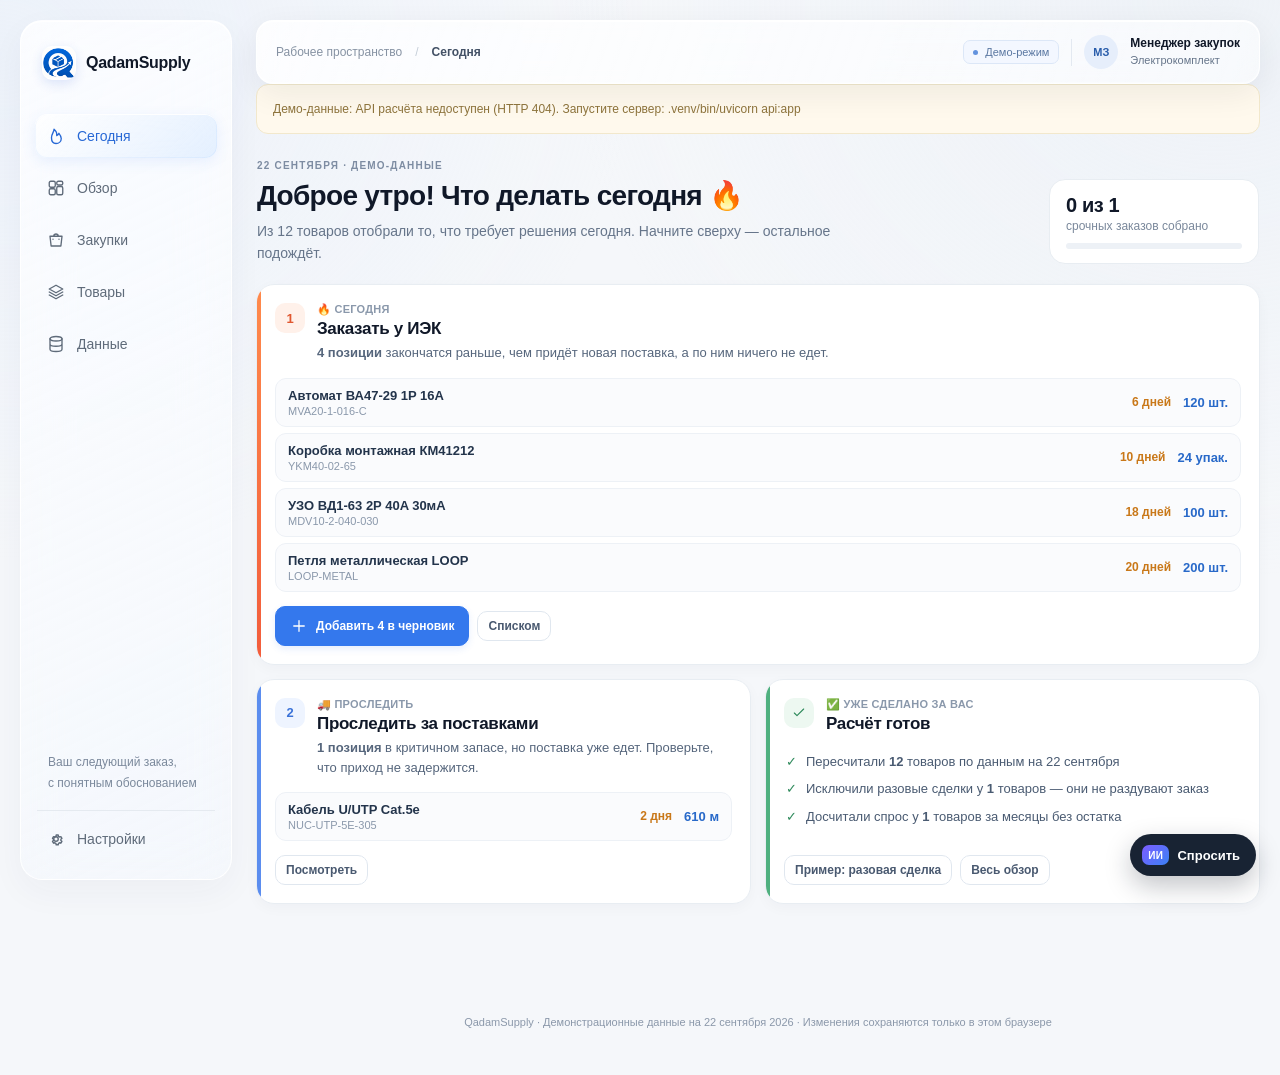
==== commit 481a7502: "Rename to QadamSupply, add today screen, AI assistant and logo - start screen "Что делать сегодня": " ====
--- a/web/index.html
+++ b/web/index.html
@@ -2,15 +2,15 @@
 <html lang="ru">
 <head>
 <meta charset="UTF-8"><meta name="viewport" content="width=device-width,initial-scale=1">
-<meta name="theme-color" content="#f4f6f8"><meta name="description" content="Демонстрационный обзор запасов и рекомендаций SupplyAI.">
-<title>SupplyAI — Обзор закупок</title>
-<link rel="icon" type="image/svg+xml" href="data:image/svg+xml,%3Csvg xmlns='http://www.w3.org/2000/svg' viewBox='0 0 40 40'%3E%3Crect width='40' height='40' rx='12' fill='%233b82f6'/%3E%3Cpath d='M11 27V13h4l5 7 5-7h4v14h-4v-8l-5 6-5-6v8z' fill='white'/%3E%3C/svg%3E">
+<meta name="theme-color" content="#f4f6f8"><meta name="description" content="Демонстрационный обзор запасов и рекомендаций QadamSupply.">
+<title>QadamSupply — Обзор закупок</title>
+<link rel="icon" type="image/png" href="./assets/favicon.png"><link rel="apple-touch-icon" href="./assets/logo.png">
 <link rel="stylesheet" href="./styles.css">
 </head>
 <body>
 <div class="app"><aside class="sidebar glass" aria-label="Главная навигация">
-  <div class="brand"><span class="brand-mark"><svg viewBox="0 0 24 24" fill="none" stroke="currentColor" stroke-width="2.1" stroke-linecap="round" stroke-linejoin="round"><path d="M4 18V6h3l5 7 5-7h3v12h-3v-7l-5 6-5-6v7z"/></svg></span>SupplyAI</div>
-  <nav class="nav"><button class="active" data-nav="Обзор"><svg viewBox="0 0 24 24" fill="none" stroke="currentColor"><rect x="3" y="3" width="8" height="8" rx="2"/><rect x="13" y="3" width="8" height="5" rx="2"/><rect x="13" y="10" width="8" height="11" rx="2"/><rect x="3" y="13" width="8" height="8" rx="2"/></svg>Обзор</button><button data-nav="Закупки"><svg viewBox="0 0 24 24" fill="none" stroke="currentColor" stroke-linecap="round" stroke-linejoin="round"><path d="M4 7h16l-1.5 13h-13zM9 7a3 3 0 0 1 6 0"/><path d="M8 11h.01M16 11h.01"/></svg>Закупки</button><button data-nav="Товары"><svg viewBox="0 0 24 24" fill="none" stroke="currentColor" stroke-linecap="round" stroke-linejoin="round"><path d="m12 3 9 5-9 5-9-5 9-5z"/><path d="m3 12 9 5 9-5M3 16l9 5 9-5"/></svg>Товары</button><button data-nav="Данные"><svg viewBox="0 0 24 24" fill="none" stroke="currentColor" stroke-linecap="round" stroke-linejoin="round"><ellipse cx="12" cy="5" rx="8" ry="3"/><path d="M4 5v14c0 1.7 3.6 3 8 3s8-1.3 8-3V5M4 12c0 1.7 3.6 3 8 3s8-1.3 8-3"/></svg>Данные</button></nav>
+  <div class="brand"><img class="brand-logo" src="./assets/logo.png" alt="" width="34" height="34">QadamSupply</div>
+  <nav class="nav"><button class="active" data-nav="Сегодня"><svg viewBox="0 0 24 24" fill="none" stroke="currentColor" stroke-linecap="round" stroke-linejoin="round"><path d="M12 22c3.9 0 7-2.9 7-6.8 0-2.8-1.6-4.9-3.1-6.8-.6 1.6-1.6 2.6-2.9 2.9.3-3.2-.9-6.2-3.6-8.3.1 3.6-3.4 5.9-3.4 11.4C6 19 8.4 22 12 22Z"/></svg>Сегодня</button><button data-nav="Обзор"><svg viewBox="0 0 24 24" fill="none" stroke="currentColor"><rect x="3" y="3" width="8" height="8" rx="2"/><rect x="13" y="3" width="8" height="5" rx="2"/><rect x="13" y="10" width="8" height="11" rx="2"/><rect x="3" y="13" width="8" height="8" rx="2"/></svg>Обзор</button><button data-nav="Закупки"><svg viewBox="0 0 24 24" fill="none" stroke="currentColor" stroke-linecap="round" stroke-linejoin="round"><path d="M4 7h16l-1.5 13h-13zM9 7a3 3 0 0 1 6 0"/><path d="M8 11h.01M16 11h.01"/></svg>Закупки</button><button data-nav="Товары"><svg viewBox="0 0 24 24" fill="none" stroke="currentColor" stroke-linecap="round" stroke-linejoin="round"><path d="m12 3 9 5-9 5-9-5 9-5z"/><path d="m3 12 9 5 9-5M3 16l9 5 9-5"/></svg>Товары</button><button data-nav="Данные"><svg viewBox="0 0 24 24" fill="none" stroke="currentColor" stroke-linecap="round" stroke-linejoin="round"><ellipse cx="12" cy="5" rx="8" ry="3"/><path d="M4 5v14c0 1.7 3.6 3 8 3s8-1.3 8-3V5M4 12c0 1.7 3.6 3 8 3s8-1.3 8-3"/></svg>Данные</button></nav>
   <div class="sidebar-bottom"><div class="sidebar-note">Ваш следующий заказ,<br>с понятным обоснованием</div><button class="settings" data-action="settings"><svg viewBox="0 0 24 24" fill="none" stroke="currentColor" stroke-linecap="round" stroke-linejoin="round"><circle cx="12" cy="12" r="3"/><path d="m19.4 15 .1.1 1.4 1.1-1.4 2.4-1.7-.6a8 8 0 0 1-1.5.9l-.3 1.8h-2.8l-.3-1.8a8 8 0 0 1-1.5-.9l-1.7.6-1.4-2.4 1.4-1.1a8 8 0 0 1 0-1.8l-1.4-1.1 1.4-2.4 1.7.6a8 8 0 0 1 1.5-.9l.3-1.8h2.8l.3 1.8a8 8 0 0 1 1.5.9l1.7-.6 1.4 2.4-1.4 1.1a8 8 0 0 1 0 1.7z" transform="translate(-1 -1)"/></svg>Настройки</button></div>
 </aside><main class="main">
 <div class="toolbar glass">
@@ -18,7 +18,7 @@
   <div class="toolbar-right"><span class="mode-pill"><i></i>Демо-режим</span><span class="toolbar-divider"></span><div class="avatar" aria-label="Демонстрационный профиль">МЗ</div><div class="user"><strong>Менеджер закупок</strong><small>Электрокомплект</small></div></div>
 </div>
 <div id="page"></div>
-<footer class="footer-note">SupplyAI · Демонстрационные данные на 22 сентября 2026 · Изменения сохраняются только в этом браузере</footer>
+<button class="assistant-fab" data-action="assistant-open" aria-label="Спросить ИИ-помощника"><span class="ai-badge">ИИ</span> Спросить</button><footer class="footer-note">QadamSupply · Демонстрационные данные на 22 сентября 2026 · Изменения сохраняются только в этом браузере</footer>
 </main></div>
 <dialog id="product-dialog" class="drawer" aria-label="Карточка товара"></dialog>
 <dialog id="confirm-dialog" class="modal" aria-label="Подтверждение заказа"></dialog>
--- a/web/styles.css
+++ b/web/styles.css
@@ -15,7 +15,7 @@
 .icon-btn:hover{background:rgba(255,255,255,.65);border-color:rgba(255,255,255,.95);backdrop-filter:blur(12px);box-shadow:0 3px 10px rgba(16,24,40,.07),inset 0 1px 0 white}
 
 
-/* SupplyAI — a single visual language for navigation, decisions and data. */
+/* QadamSupply — a single visual language for navigation, decisions and data. */
 :root{--blue:#3478ed;--muted:#66758a;--line:#e7edf3;font-variant-numeric:tabular-nums}
 body{background:radial-gradient(ellipse at 0 5%,#e3ecfa80,transparent 35%),radial-gradient(ellipse at 95% 0,#e7edf580,transparent 38%),#f5f7fa;font-size:14px}
 button,input,select,textarea{font:inherit}button{cursor:pointer}button:disabled{cursor:not-allowed;opacity:.5}button:focus-visible,a:focus-visible,input:focus-visible,select:focus-visible,textarea:focus-visible{outline:3px solid #8eb6fb;outline-offset:3px}button svg{pointer-events:none}svg.icon{width:18px;height:18px;fill:none;stroke:currentColor;stroke-width:1.7;stroke-linecap:round;stroke-linejoin:round;flex-shrink:0}
@@ -102,3 +102,95 @@
 .ask-check{font-size:12px;font-weight:600;margin-bottom:8px}
 .ask-check.ok{color:#2f8a5c}.ask-check.warn{color:#c97819}
 .ask-text{font-size:13px;line-height:1.6;color:#33445b}
+
+/* --- «Что делать сегодня?» --- */
+.today-hero{display:flex;justify-content:space-between;align-items:flex-end;gap:24px;margin:26px 1px 20px}
+.today-hero h1{font-size:28px;line-height:1.2;letter-spacing:-.7px;margin:0;font-weight:680}
+.today-hero p{font-size:14px;color:#66758a;margin:8px 0 0;max-width:620px;line-height:1.55}
+.today-progress{min-width:210px;background:#fff;border:1px solid #e8edf2;border-radius:16px;padding:14px 16px}
+.today-progress strong{font-size:20px;letter-spacing:-.4px}
+.today-progress span{display:block;font-size:12px;color:#7a889b;margin-top:2px}
+.today-progress .bar{height:6px;background:#edf1f6;border-radius:6px;margin-top:10px;overflow:hidden}
+.today-progress .bar i{display:block;height:100%;background:linear-gradient(90deg,#ff8a4c,#f25c3b);border-radius:6px;transition:width .3s}
+.today-fire{display:grid;grid-template-columns:repeat(auto-fit,minmax(min(460px,100%),1fr));gap:14px}
+.today-side{display:grid;grid-template-columns:repeat(auto-fit,minmax(min(300px,100%),1fr));gap:14px;margin-top:14px;padding-bottom:84px}
+.today-card{background:#fff;border:1px solid #e8edf2;border-radius:18px;padding:18px;display:flex;flex-direction:column;gap:14px;box-shadow:0 4px 14px #0d213208;position:relative;overflow:hidden}
+.today-card:before{content:'';position:absolute;left:0;top:0;bottom:0;width:4px;background:#d7dee8}
+.today-card.fire:before{background:linear-gradient(180deg,#ff8a4c,#f25c3b)}
+.today-card.warn:before{background:#f0a73c}.today-card.info:before{background:#5b8def}.today-card.ok:before{background:#4fb07f}
+.today-card.done{opacity:.72}.today-card.done:before{background:#4fb07f}
+.today-card-head{display:flex;gap:12px;align-items:flex-start}
+.today-card h2{font-size:17px;margin:3px 0 4px;letter-spacing:-.3px;font-weight:660}
+.today-card p{margin:0;font-size:13px;line-height:1.55;color:#56667c}
+.today-step{flex:0 0 30px;height:30px;border-radius:10px;background:#fff1ea;color:#e0572f;display:grid;place-items:center;font-weight:700;font-size:13px}
+.today-card.warn .today-step{background:#fff6e8;color:#c97819}.today-card.info .today-step{background:#eef4ff;color:#3a72d8}
+.today-card.ok .today-step,.today-card.done .today-step{background:#edf8f1;color:#2f8a5c}
+.today-step svg{width:16px}
+.today-tag{font-size:11px;font-weight:650;letter-spacing:.02em;color:#8a98ab;text-transform:uppercase}
+.today-items{display:grid;gap:6px}
+.today-item{display:grid;grid-template-columns:minmax(0,1fr) auto auto;gap:12px;align-items:center;border:1px solid #edf1f6;background:#fafbfd;border-radius:11px;padding:9px 12px;text-align:left;font:inherit;color:inherit;cursor:pointer;transition:.15s}
+.today-item:hover{border-color:#c9dcf8;background:#f4f8ff}
+.ti-name{min-width:0;font-size:13px;font-weight:560;color:#23344b;white-space:nowrap;overflow:hidden;text-overflow:ellipsis}
+.ti-name small{display:block;font-size:11px;color:#8a98ab;font-weight:400;margin-top:2px}
+.ti-stock{font-size:12px;color:#66758a;white-space:nowrap}
+.ti-qty{font-size:13px;font-weight:650;color:#2869c9;white-space:nowrap}
+.today-more{font-size:12px;color:#8a98ab;padding:2px 4px}
+.today-actions{display:flex;flex-wrap:wrap;gap:8px;align-items:center;margin-top:auto}
+.today-done{display:inline-flex;gap:6px;align-items:center;font-size:13px;font-weight:600;color:#2f8a5c}
+.today-done svg{width:16px}
+.today-later{display:flex;gap:8px;align-items:center;font-size:12px;color:#7a889b;border-top:1px dashed #e3e9f1;padding-top:10px}
+.today-later svg{width:14px;flex:0 0 auto}
+.today-later .link-btn{padding:0;margin-left:auto;white-space:nowrap}
+.today-checks{margin:0;padding:0;list-style:none;display:grid;gap:8px}
+.today-checks li{font-size:13px;line-height:1.5;color:#4a5b72;padding-left:22px;position:relative}
+.today-checks li:before{content:'✓';position:absolute;left:2px;color:#2f8a5c;font-weight:700}
+.today-draftbar{position:sticky;bottom:18px;margin-top:14px;display:flex;justify-content:space-between;align-items:center;gap:12px;border-radius:16px;padding:12px 14px 12px 18px;font-size:13px;z-index:3}
+.today-draftbar span{display:inline-flex;gap:8px;align-items:center}
+.today-draftbar svg{width:16px}
+@media (max-width:760px){
+ .today-hero{flex-direction:column;align-items:stretch;margin-top:16px}
+ .today-hero h1{font-size:23px}
+ .today-item{grid-template-columns:minmax(0,1fr) auto}
+ .ti-stock{display:none}
+ .today-draftbar{bottom:86px}
+}
+
+/* --- кликабельность --- */
+.check-link{border:0;background:none;padding:0;font:inherit;color:inherit;text-align:left;cursor:pointer;line-height:1.5}
+.check-link:hover{color:#2869c9}.check-link:hover strong{text-decoration:underline}
+button.today-more{border:0;background:none;font:inherit;font-size:12px;color:#2869c9;cursor:pointer;display:inline-flex;gap:4px;align-items:center;padding:2px 4px;width:max-content}
+button.today-more svg{width:13px}
+button.today-progress{font:inherit;text-align:left;cursor:pointer;transition:.18s;color:inherit}
+button.today-progress:hover{border-color:#c9dcf8;box-shadow:0 6px 18px #0d213212}
+/* --- ИИ --- */
+.ai-badge{display:inline-grid;place-items:center;min-width:24px;height:20px;padding:0 6px;border-radius:7px;background:linear-gradient(135deg,#7c5cff,#3b82f6);color:#fff;font-size:10px;font-weight:750;letter-spacing:.04em;vertical-align:middle}
+.ai-brief{background:linear-gradient(135deg,#f6f3ff,#eef5ff);border:1px solid #e1dcfb;border-radius:18px;padding:16px 18px;margin-bottom:14px}
+.ai-brief.off{background:#fafbfd;border-color:#e8edf2;padding:12px 16px}
+.ai-brief-head{display:flex;align-items:center;gap:10px}
+.ai-brief-head h2{font-size:15px;margin:0;flex:1;font-weight:650}
+.ai-brief-body{display:grid;grid-template-columns:repeat(auto-fit,minmax(min(360px,100%),1fr));gap:12px;margin-top:12px}
+.ai-brief-item{background:#ffffffb8;border:1px solid #ebe6fd;border-radius:13px;padding:12px 14px;font-size:13px;line-height:1.55;color:#33445b}
+.ai-brief-item ul{margin:8px 0 0;padding-left:18px;color:#56667c}
+.ai-brief-sup{font-size:11px;font-weight:650;color:#6d5bd0;text-transform:uppercase;letter-spacing:.04em;margin-bottom:4px}
+.ai-off{display:flex;gap:8px;align-items:flex-start;font-size:12.5px;line-height:1.55;color:#66758a}
+.ai-off svg{width:15px;flex:0 0 auto;margin-top:2px}
+.ai-off code{background:#eef2f7;border-radius:5px;padding:1px 5px;font-size:12px}
+.ai-loading{display:flex;gap:5px;align-items:center;font-size:13px;color:#6d5bd0}
+.ai-loading i{width:6px;height:6px;border-radius:50%;background:#8b7bff;animation:aiDot 1s infinite ease-in-out}
+.ai-loading i:nth-child(2){animation-delay:.15s}.ai-loading i:nth-child(3){animation-delay:.3s;margin-right:6px}
+@keyframes aiDot{0%,80%,100%{opacity:.25;transform:translateY(0)}40%{opacity:1;transform:translateY(-3px)}}
+.assistant-fab{position:fixed;right:24px;bottom:24px;z-index:6;border:0;border-radius:999px;padding:11px 16px 11px 12px;background:#182333;color:#fff;font:inherit;font-size:13px;font-weight:600;display:flex;gap:8px;align-items:center;cursor:pointer;box-shadow:0 10px 26px #10182840;transition:.18s}
+.assistant-fab:hover{transform:translateY(-2px);box-shadow:0 14px 30px #10182850}
+.assistant-dialog{width:min(560px,calc(100vw - 32px));max-height:min(760px,calc(100vh - 48px));border:0;border-radius:20px;padding:18px;box-shadow:0 24px 60px #10182838}
+.assistant-dialog::backdrop{background:#10182833;backdrop-filter:blur(3px)}
+.assistant-log{display:grid;gap:10px;max-height:52vh;overflow:auto;margin:12px 0}
+.msg{font-size:13px;line-height:1.6;padding:10px 12px;border-radius:14px;max-width:92%}
+.msg.user{justify-self:end;background:#2869c9;color:#fff;border-bottom-right-radius:5px}
+.msg.bot{justify-self:start;background:#f5f7fb;border:1px solid #e8edf3;color:#2c3d54;border-bottom-left-radius:5px}
+.assistant-input{display:flex;gap:8px;align-items:flex-end}
+.assistant-input textarea{flex:1;min-height:52px;max-height:140px;border:1px solid #dfe6ef;border-radius:12px;padding:10px 12px;font:inherit;font-size:13px;resize:vertical}
+.explain-row{display:flex;justify-content:flex-end;margin-top:12px}
+@media (max-width:760px){.assistant-fab{bottom:92px;right:14px}}
+body.has-draftbar .assistant-fab{bottom:88px}
+@media (max-width:760px){body.has-draftbar .assistant-fab{bottom:156px}}
+.brand-logo{width:34px;height:34px;border-radius:10px;object-fit:cover;background:#fff;box-shadow:0 4px 12px #1d4ed824;flex:0 0 auto}
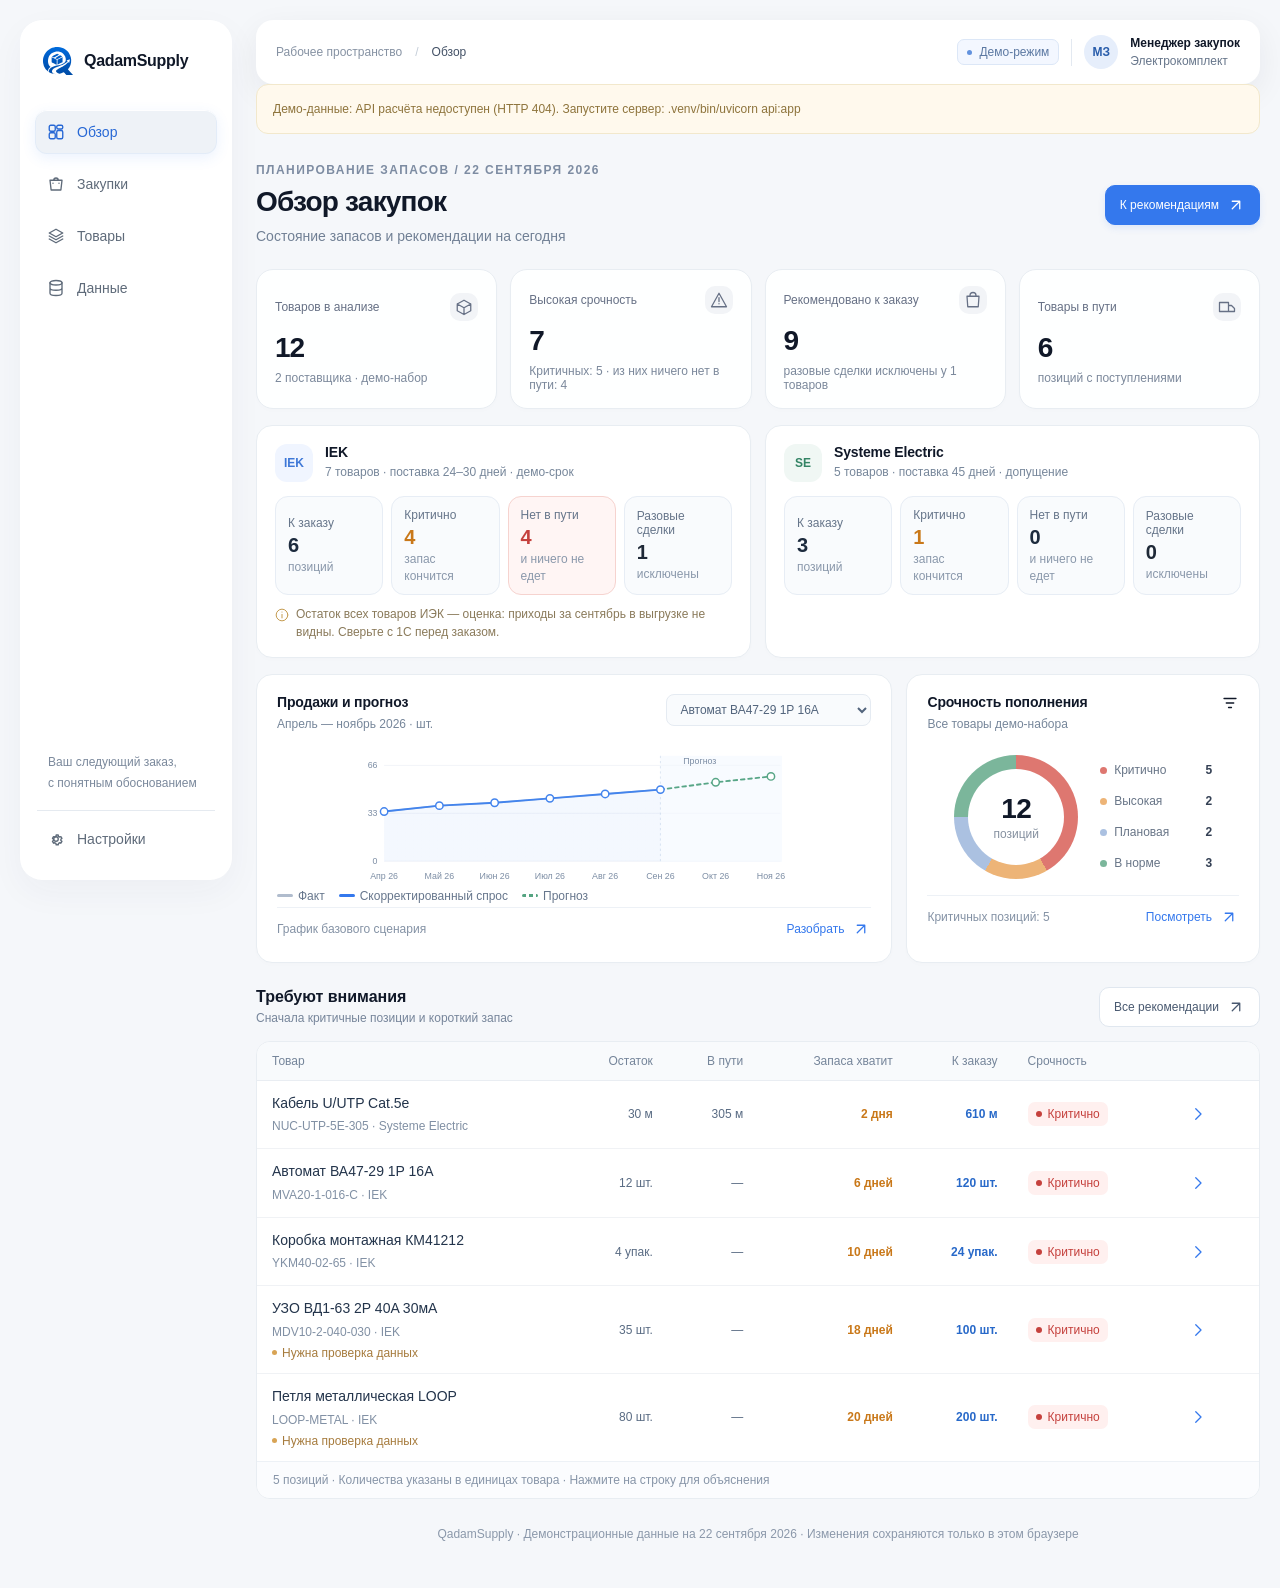
==== commit 9c046162: "Rename to QadamSupply, fix what-if and assistant, flat UI - what-if for one SKU recomputes the full " ====
--- a/web/index.html
+++ b/web/index.html
@@ -4,13 +4,13 @@
 <meta charset="UTF-8"><meta name="viewport" content="width=device-width,initial-scale=1">
 <meta name="theme-color" content="#f4f6f8"><meta name="description" content="Демонстрационный обзор запасов и рекомендаций QadamSupply.">
 <title>QadamSupply — Обзор закупок</title>
-<link rel="icon" type="image/png" href="./assets/favicon.png"><link rel="apple-touch-icon" href="./assets/logo.png">
+<link rel="icon" type="image/svg+xml" href="./logo.svg">
 <link rel="stylesheet" href="./styles.css">
 </head>
 <body>
 <div class="app"><aside class="sidebar glass" aria-label="Главная навигация">
-  <div class="brand"><img class="brand-logo" src="./assets/logo.png" alt="" width="34" height="34">QadamSupply</div>
-  <nav class="nav"><button class="active" data-nav="Сегодня"><svg viewBox="0 0 24 24" fill="none" stroke="currentColor" stroke-linecap="round" stroke-linejoin="round"><path d="M12 22c3.9 0 7-2.9 7-6.8 0-2.8-1.6-4.9-3.1-6.8-.6 1.6-1.6 2.6-2.9 2.9.3-3.2-.9-6.2-3.6-8.3.1 3.6-3.4 5.9-3.4 11.4C6 19 8.4 22 12 22Z"/></svg>Сегодня</button><button data-nav="Обзор"><svg viewBox="0 0 24 24" fill="none" stroke="currentColor"><rect x="3" y="3" width="8" height="8" rx="2"/><rect x="13" y="3" width="8" height="5" rx="2"/><rect x="13" y="10" width="8" height="11" rx="2"/><rect x="3" y="13" width="8" height="8" rx="2"/></svg>Обзор</button><button data-nav="Закупки"><svg viewBox="0 0 24 24" fill="none" stroke="currentColor" stroke-linecap="round" stroke-linejoin="round"><path d="M4 7h16l-1.5 13h-13zM9 7a3 3 0 0 1 6 0"/><path d="M8 11h.01M16 11h.01"/></svg>Закупки</button><button data-nav="Товары"><svg viewBox="0 0 24 24" fill="none" stroke="currentColor" stroke-linecap="round" stroke-linejoin="round"><path d="m12 3 9 5-9 5-9-5 9-5z"/><path d="m3 12 9 5 9-5M3 16l9 5 9-5"/></svg>Товары</button><button data-nav="Данные"><svg viewBox="0 0 24 24" fill="none" stroke="currentColor" stroke-linecap="round" stroke-linejoin="round"><ellipse cx="12" cy="5" rx="8" ry="3"/><path d="M4 5v14c0 1.7 3.6 3 8 3s8-1.3 8-3V5M4 12c0 1.7 3.6 3 8 3s8-1.3 8-3"/></svg>Данные</button></nav>
+  <div class="brand"><img class="brand-logo" src="./logo.svg" alt="" width="32" height="30">QadamSupply</div>
+  <nav class="nav"><button class="active" data-nav="Обзор"><svg viewBox="0 0 24 24" fill="none" stroke="currentColor"><rect x="3" y="3" width="8" height="8" rx="2"/><rect x="13" y="3" width="8" height="5" rx="2"/><rect x="13" y="10" width="8" height="11" rx="2"/><rect x="3" y="13" width="8" height="8" rx="2"/></svg>Обзор</button><button data-nav="Закупки"><svg viewBox="0 0 24 24" fill="none" stroke="currentColor" stroke-linecap="round" stroke-linejoin="round"><path d="M4 7h16l-1.5 13h-13zM9 7a3 3 0 0 1 6 0"/><path d="M8 11h.01M16 11h.01"/></svg>Закупки</button><button data-nav="Товары"><svg viewBox="0 0 24 24" fill="none" stroke="currentColor" stroke-linecap="round" stroke-linejoin="round"><path d="m12 3 9 5-9 5-9-5 9-5z"/><path d="m3 12 9 5 9-5M3 16l9 5 9-5"/></svg>Товары</button><button data-nav="Данные"><svg viewBox="0 0 24 24" fill="none" stroke="currentColor" stroke-linecap="round" stroke-linejoin="round"><ellipse cx="12" cy="5" rx="8" ry="3"/><path d="M4 5v14c0 1.7 3.6 3 8 3s8-1.3 8-3V5M4 12c0 1.7 3.6 3 8 3s8-1.3 8-3"/></svg>Данные</button></nav>
   <div class="sidebar-bottom"><div class="sidebar-note">Ваш следующий заказ,<br>с понятным обоснованием</div><button class="settings" data-action="settings"><svg viewBox="0 0 24 24" fill="none" stroke="currentColor" stroke-linecap="round" stroke-linejoin="round"><circle cx="12" cy="12" r="3"/><path d="m19.4 15 .1.1 1.4 1.1-1.4 2.4-1.7-.6a8 8 0 0 1-1.5.9l-.3 1.8h-2.8l-.3-1.8a8 8 0 0 1-1.5-.9l-1.7.6-1.4-2.4 1.4-1.1a8 8 0 0 1 0-1.8l-1.4-1.1 1.4-2.4 1.7.6a8 8 0 0 1 1.5-.9l.3-1.8h2.8l.3 1.8a8 8 0 0 1 1.5.9l1.7-.6 1.4 2.4-1.4 1.1a8 8 0 0 1 0 1.7z" transform="translate(-1 -1)"/></svg>Настройки</button></div>
 </aside><main class="main">
 <div class="toolbar glass">
@@ -18,7 +18,7 @@
   <div class="toolbar-right"><span class="mode-pill"><i></i>Демо-режим</span><span class="toolbar-divider"></span><div class="avatar" aria-label="Демонстрационный профиль">МЗ</div><div class="user"><strong>Менеджер закупок</strong><small>Электрокомплект</small></div></div>
 </div>
 <div id="page"></div>
-<button class="assistant-fab" data-action="assistant-open" aria-label="Спросить ИИ-помощника"><span class="ai-badge">ИИ</span> Спросить</button><footer class="footer-note">QadamSupply · Демонстрационные данные на 22 сентября 2026 · Изменения сохраняются только в этом браузере</footer>
+<footer class="footer-note">QadamSupply · Демонстрационные данные на 22 сентября 2026 · Изменения сохраняются только в этом браузере</footer>
 </main></div>
 <dialog id="product-dialog" class="drawer" aria-label="Карточка товара"></dialog>
 <dialog id="confirm-dialog" class="modal" aria-label="Подтверждение заказа"></dialog>
--- a/web/styles.css
+++ b/web/styles.css
@@ -1,38 +1,38 @@
 
-:root{font-family:Inter,-apple-system,BlinkMacSystemFont,"Segoe UI",sans-serif;color:#101828;background:#f3f5f7;font-synthesis:none;text-rendering:optimizeLegibility;--muted:#667085;--line:#e8edf2;--blue:#3b82f6;--navy:#111827}*{box-sizing:border-box}body{margin:0;min-width:360px;background:radial-gradient(ellipse at 57% -20%,#fff 0,#f5f7f9 45%,#f1f4f7 100%);font-size:14px}.app{max-width:1680px;margin:auto;padding:16px;display:grid;grid-template-columns:220px minmax(0,1fr);gap:22px;min-height:100vh}.glass{background:rgba(255,255,255,.66);backdrop-filter:blur(18px) saturate(140%);border:1px solid rgba(255,255,255,.9);box-shadow:0 12px 40px rgba(15,23,42,.075),inset 0 1px rgba(255,255,255,.9)}.sidebar{height:calc(100vh - 32px);min-height:680px;position:sticky;top:16px;border-radius:22px;padding:20px 14px;display:flex;flex-direction:column}.brand{display:flex;align-items:center;gap:10px;padding:3px 7px 26px;font-size:16px;font-weight:690;letter-spacing:-.3px}.brand-mark{width:30px;height:30px;border-radius:10px;background:linear-gradient(145deg,#5c9bff,#3475e8);display:grid;place-items:center;color:white;box-shadow:0 5px 13px #3b82f640}.brand-mark svg{width:19px}.nav{display:grid;gap:5px}.nav button,.settings{border:0;background:transparent;color:#5f6b7a;border-radius:12px;display:flex;align-items:center;gap:12px;padding:11px 12px;text-align:left;font:inherit;font-size:14px;font-weight:500;cursor:pointer;transition:.18s}.nav button:hover,.settings:hover{background:#ffffffb5;color:#182230}.nav button.active{background:linear-gradient(125deg,#e8f1ff,#f0f6ff);color:#2768d5;box-shadow:inset 0 0 0 1px #d8e8ff}.nav svg,.settings svg{width:18px;height:18px;stroke-width:1.8}.sidebar-bottom{margin-top:auto}.sidebar-note{padding:13px 11px 17px;margin:0 2px 8px;border-bottom:1px solid #e5eaf0;color:#8490a0;font-size:12px}.settings{width:100%}.main{min-width:0;padding:2px 8px 26px}.toolbar{height:62px;border-radius:17px;padding:9px 13px;display:flex;align-items:center;gap:10px}.search{flex:1;min-width:210px;display:flex;align-items:center;gap:9px;padding:0 10px;color:#8993a1}.search input{min-width:0;border:0;background:transparent;outline:0;flex:1;font:inherit;font-size:13px;font-weight:400;color:#263445}.search input::placeholder{color:#8993a1}.search svg{width:17px}.kbd{border:1px solid #e5e9ef;background:#fff;border-radius:6px;padding:3px 6px;color:#8993a1;font-size:11px}.select-wrap{display:flex;align-items:center;gap:7px;padding:0 9px;color:#818b99;font-size:12px;white-space:nowrap}.select-wrap select,.period select{appearance:none;border:0;background:transparent;outline:0;font:inherit;font-size:12px;font-weight:500;color:#344054;padding:8px 17px 8px 0;cursor:pointer;background-image:url("data:image/svg+xml,%3Csvg xmlns='http://www.w3.org/2000/svg' width='10' height='10' viewBox='0 0 10 10'%3E%3Cpath d='m2 4 3 3 3-3' fill='none' stroke='%23667085' stroke-width='1.3'/%3E%3C/svg%3E");background-position:right center;background-repeat:no-repeat}.toolbar-right{display:flex;align-items:center;gap:12px;margin-left:auto}.icon-btn{height:36px;width:36px;border:1px solid transparent;border-radius:11px;background:transparent;color:#697586;display:grid;place-items:center;cursor:pointer;position:relative}.icon-btn:hover{background:#fff;border-color:#edf0f4}.icon-btn svg{width:18px}.bell-dot{position:absolute;top:8px;right:8px;width:6px;height:6px;border-radius:50%;background:#f79009;border:1px solid #fff}.avatar{width:34px;height:34px;border-radius:50%;background:linear-gradient(145deg,#dbeafe,#b9cdf7);display:grid;place-items:center;color:#285caa;font-size:12px;font-weight:700}.user{line-height:1.25;white-space:nowrap}.user strong{display:block;font-size:12px;font-weight:600}.user small{display:block;font-size:11px;color:var(--muted);margin-top:3px}.header{display:flex;justify-content:space-between;align-items:end;margin:27px 1px 20px}.eyebrow{color:#738093;font-size:11px;font-weight:650;letter-spacing:.08em;text-transform:uppercase;margin-bottom:6px}.header h1{font-size:25px;line-height:1.2;letter-spacing:-.65px;margin:0;font-weight:650}.header p{font-size:13px;color:var(--muted);margin:6px 0 0}.updated{color:#8590a0;font-size:12px;padding-bottom:3px}.demo{display:inline-flex;align-items:center;gap:6px;margin-left:9px;padding:4px 8px;background:#eef4ff;color:#3b6fc2;border-radius:7px;font-size:10px;font-weight:600;vertical-align:middle;letter-spacing:0}.demo i{width:5px;height:5px;border-radius:50%;background:#5c8ee0}.metrics{display:grid;grid-template-columns:repeat(4,minmax(0,1fr));gap:13px}.metric{background:rgba(255,255,255,.95);border:1px solid #e8edf2;border-radius:17px;padding:17px 18px 16px;box-shadow:0 4px 14px #0d21320a;min-height:132px;transition:transform .18s,box-shadow .18s}.metric:hover{transform:translateY(-2px);box-shadow:0 9px 22px #0d213211}.metric-top{display:flex;justify-content:space-between;align-items:center;color:#667085;font-size:12px;font-weight:520}.metric-icon{width:31px;height:31px;border-radius:10px;background:#f0f5ff;color:#5484d6;display:grid;place-items:center}.metric-icon svg{width:17px}.metric-value{font-size:29px;line-height:1.15;font-weight:650;letter-spacing:-1px;margin:12px 0 4px}.metric-foot{font-size:12px;color:#8993a1}.metric-foot .delta{color:#42916c;font-weight:600}.analytics{display:grid;grid-template-columns:minmax(0,1.95fr) minmax(290px,1fr);gap:13px;margin-top:14px}.card{background:#fff;border:1px solid #e8edf2;border-radius:18px;padding:19px 20px;box-shadow:0 4px 14px #0d213208;min-width:0}.card-heading{display:flex;align-items:flex-start;justify-content:space-between;gap:10px}.card h2{font-size:14px;letter-spacing:-.15px;margin:0;font-weight:650}.card-sub{font-size:12px;color:#8993a1;margin-top:5px}.controls{display:flex;align-items:center;gap:8px}.segment{display:flex;border:1px solid #e7ecf1;background:#f7f9fb;padding:3px;border-radius:10px}.segment button{border:0;background:none;padding:6px 9px;border-radius:7px;font:inherit;font-size:11px;font-weight:500;color:#798494;cursor:pointer}.segment button.active{background:#fff;color:#344054;box-shadow:0 1px 4px #10182816}.period{border:1px solid #e7ecf1;border-radius:9px;padding:0 9px}.period select{font-size:11px}.chart{height:187px;margin-top:13px;position:relative}.chart svg{width:100%;height:100%;overflow:visible}.gridline{stroke:#edf1f5;stroke-width:1}.axis-label{fill:#8c97a6;font-family:inherit;font-size:11px}.actual-line{fill:none;stroke:#4b87f2;stroke-width:2.5;stroke-linecap:round;stroke-linejoin:round}.forecast-line{fill:none;stroke:#4b87f2;stroke-width:2.5;stroke-dasharray:6 5;stroke-linecap:round;stroke-linejoin:round}.area{fill:url(#area)}.forecast-area{fill:url(#forecastArea)}.chart-tooltip{position:absolute;display:none;pointer-events:none;top:8px;left:52%;background:#182333;color:#fff;border-radius:9px;padding:8px 10px;font-size:11px;box-shadow:0 8px 18px #10182825;line-height:1.55}.chart-legend{display:flex;gap:17px;color:#7c8796;font-size:11px;margin-top:2px}.legend-line{display:inline-block;width:17px;border-top:2px solid #4b87f2;vertical-align:middle;margin-right:6px}.legend-line.dashed{border-top-style:dashed}.risk-body{display:flex;align-items:center;justify-content:center;gap:19px;padding:19px 0 9px}.donut{width:142px;height:142px;flex:0 0 auto;position:relative}.donut svg{width:100%;height:100%;transform:rotate(-90deg)}.donut-center{position:absolute;inset:0;display:grid;align-content:center;text-align:center}.donut-center strong{font-size:23px;letter-spacing:-.5px}.donut-center span{font-size:11px;color:#8691a0;margin-top:2px}.risk-legend{display:grid;gap:11px;min-width:112px}.risk-item{display:flex;justify-content:space-between;align-items:center;gap:13px;color:#687587;font-size:11px}.risk-label{display:flex;align-items:center;gap:7px}.risk-swatch{width:7px;height:7px;border-radius:50%}.risk-item strong{color:#344054;font-size:11px;font-weight:620}.link-btn{border:0;background:none;color:#3478e5;padding:7px 0 0;font:inherit;font-size:12px;font-weight:550;cursor:pointer}.link-btn:hover{color:#185ac1}.attention{margin-top:14px}.attention-head{display:flex;align-items:center;justify-content:space-between;margin-bottom:13px}.attention-head h2{font-size:15px;margin:0;font-weight:650}.attention-head p{margin:5px 0 0;font-size:12px;color:#8590a0}.primary-btn{border:1px solid #e4eaf0;background:#fff;border-radius:10px;padding:9px 12px;color:#445164;font:inherit;font-size:12px;font-weight:550;cursor:pointer;transition:.18s}.primary-btn:hover{border-color:#bdd3f6;background:#f8fbff;color:#2869cf}.table-wrap{overflow:auto;border:1px solid #e8edf2;border-radius:15px;background:#fff}table{border-collapse:collapse;width:100%;min-width:850px;text-align:left}thead{position:sticky;top:0;background:#f8fafc;z-index:1}th{font-size:10px;letter-spacing:.035em;font-weight:650;color:#8993a1;padding:11px 13px;border-bottom:1px solid #e9edf2;white-space:nowrap}td{padding:11px 13px;border-bottom:1px solid #f0f2f5;color:#596678;font-size:12px;white-space:nowrap}tbody tr{cursor:pointer;transition:background .15s}tbody tr:hover{background:#f8fbff}tbody tr.selected{background:#eff6ff}tbody tr:last-child td{border-bottom:0}.product{min-width:252px}.product strong{display:block;color:#253244;font-size:12px;font-weight:590}.product small{display:block;margin-top:4px;color:#929cab;font-size:10px}.supplier-cell{color:#667085}.order{font-weight:650;color:#36475d}.risk-badge{display:inline-flex;align-items:center;gap:6px;font-size:11px;font-weight:570;padding:5px 8px;border-radius:7px}.risk-badge:before{content:"";width:6px;height:6px;border-radius:50%;background:currentColor}.critical{color:#c5413d;background:#fff0ef}.high{color:#c97819;background:#fff5e9}.medium{color:#a47b13;background:#fff9e8}.low{color:#32825d;background:#edf8f1}.planned{color:#657386;background:#f0f3f6}.suppliers-section{margin-top:17px}.supplier-heading{display:flex;align-items:center;justify-content:space-between;margin:0 2px 11px}.supplier-heading h2{font-size:13px;margin:0;font-weight:650}.supplier-heading span{font-size:11px;color:#929cab}.supplier-cards{display:grid;grid-template-columns:repeat(2,minmax(0,1fr));gap:12px}.supplier-card{background:#fff;border:1px solid #e8edf2;border-radius:15px;padding:14px 16px;display:flex;align-items:center;gap:15px}.supplier-logo{width:38px;height:38px;flex:0 0 auto;border-radius:12px;display:grid;place-items:center;background:#f0f5ff;color:#3e78d7;font-weight:750;font-size:12px}.supplier-logo.se{background:#f0f7f4;color:#348465}.supplier-info{min-width:140px}.supplier-info strong{font-size:12px;font-weight:650}.supplier-info small{display:block;color:#929cab;font-size:10px;margin-top:4px}.supplier-stats{display:flex;gap:20px;margin-left:auto}.supplier-stat strong{display:block;font-size:13px;font-weight:650;color:#354255}.supplier-stat small{display:block;font-size:10px;color:#8d98a6;margin-top:3px;white-space:nowrap}.footer-note{text-align:center;color:#a0a9b5;font-size:10px;margin:15px 0 0}.toast{position:fixed;left:50%;bottom:24px;transform:translate(-50%,16px);opacity:0;pointer-events:none;background:#182333;color:#fff;padding:11px 15px;border-radius:11px;font-size:12px;box-shadow:0 9px 25px #10182830;transition:.22s;z-index:5}.toast.show{opacity:1;transform:translate(-50%,0)}
+:root{font-family:Inter,-apple-system,BlinkMacSystemFont,"Segoe UI",sans-serif;color:#101828;background:#f3f5f7;font-synthesis:none;text-rendering:optimizeLegibility;--muted:#667085;--line:#e8edf2;--blue:#3b82f6;--navy:#111827}*{box-sizing:border-box}body{margin:0;min-width:360px;background:#f5f7fa;font-size:14px}.app{max-width:1680px;margin:auto;padding:16px;display:grid;grid-template-columns:220px minmax(0,1fr);gap:22px;min-height:100vh}.glass{background:rgba(255,255,255,.66);border:1px solid rgba(255,255,255,.9);box-shadow:0 12px 40px rgba(15,23,42,.075),inset 0 1px rgba(255,255,255,.9)}.sidebar{height:calc(100vh - 32px);min-height:680px;position:sticky;top:16px;border-radius:22px;padding:20px 14px;display:flex;flex-direction:column}.brand{display:flex;align-items:center;gap:10px;padding:3px 7px 26px;font-size:16px;font-weight:600;letter-spacing:-.3px}.brand-mark{width:30px;height:30px;border-radius:10px;background:#1f2937;display:grid;place-items:center;color:white;box-shadow:none}.brand-mark svg{width:19px}.nav{display:grid;gap:5px}.nav button,.settings{border:0;background:transparent;color:#5f6b7a;border-radius:12px;display:flex;align-items:center;gap:12px;padding:11px 12px;text-align:left;font:inherit;font-size:14px;font-weight:500;cursor:pointer;transition:.18s}.nav button:hover,.settings:hover{background:#ffffffb5;color:#182230}.nav button.active{background:#eef2f7;color:#2768d5;box-shadow:inset 0 0 0 1px #d8e8ff}.nav svg,.settings svg{width:18px;height:18px;stroke-width:1.8}.sidebar-bottom{margin-top:auto}.sidebar-note{padding:13px 11px 17px;margin:0 2px 8px;border-bottom:1px solid #e5eaf0;color:#8490a0;font-size:12px}.settings{width:100%}.main{min-width:0;padding:2px 8px 26px}.toolbar{height:62px;border-radius:17px;padding:9px 13px;display:flex;align-items:center;gap:10px}.search{flex:1;min-width:210px;display:flex;align-items:center;gap:9px;padding:0 10px;color:#8993a1}.search input{min-width:0;border:0;background:transparent;outline:0;flex:1;font:inherit;font-size:14px;font-weight:400;color:#263445}.search input::placeholder{color:#8993a1}.search svg{width:17px}.kbd{border:1px solid #e5e9ef;background:#fff;border-radius:6px;padding:3px 6px;color:#8993a1;font-size:12px}.select-wrap{display:flex;align-items:center;gap:7px;padding:0 9px;color:#818b99;font-size:12px;white-space:nowrap}.select-wrap select,.period select{appearance:none;border:0;background:transparent;outline:0;font:inherit;font-size:12px;font-weight:500;color:#344054;padding:8px 17px 8px 0;cursor:pointer;background-image:url("data:image/svg+xml,%3Csvg xmlns='http://www.w3.org/2000/svg' width='10' height='10' viewBox='0 0 10 10'%3E%3Cpath d='m2 4 3 3 3-3' fill='none' stroke='%23667085' stroke-width='1.3'/%3E%3C/svg%3E");background-position:right center;background-repeat:no-repeat}.toolbar-right{display:flex;align-items:center;gap:12px;margin-left:auto}.icon-btn{height:36px;width:36px;border:1px solid transparent;border-radius:11px;background:transparent;color:#697586;display:grid;place-items:center;cursor:pointer;position:relative}.icon-btn:hover{background:#fff;border-color:#edf0f4}.icon-btn svg{width:18px}.bell-dot{position:absolute;top:8px;right:8px;width:6px;height:6px;border-radius:50%;background:#f79009;border:1px solid #fff}.avatar{width:34px;height:34px;border-radius:50%;background:#e9edf3;display:grid;place-items:center;color:#285caa;font-size:12px;font-weight:600}.user{line-height:1.25;white-space:nowrap}.user strong{display:block;font-size:12px;font-weight:600}.user small{display:block;font-size:12px;color:var(--muted);margin-top:3px}.header{display:flex;justify-content:space-between;align-items:end;margin:27px 1px 20px}.eyebrow{color:#738093;font-size:12px;font-weight:600;letter-spacing:.08em;text-transform:uppercase;margin-bottom:6px}.header h1{font-size:28px;line-height:1.2;letter-spacing:-.65px;margin:0;font-weight:600}.header p{font-size:14px;color:var(--muted);margin:6px 0 0}.updated{color:#8590a0;font-size:12px;padding-bottom:3px}.demo{display:inline-flex;align-items:center;gap:6px;margin-left:9px;padding:4px 8px;background:#eef4ff;color:#3b6fc2;border-radius:7px;font-size:12px;font-weight:600;vertical-align:middle;letter-spacing:0}.demo i{width:5px;height:5px;border-radius:50%;background:#5c8ee0}.metrics{display:grid;grid-template-columns:repeat(4,minmax(0,1fr));gap:13px}.metric{background:rgba(255,255,255,.95);border:1px solid #e8edf2;border-radius:17px;padding:17px 18px 16px;box-shadow:0 4px 14px #0d21320a;min-height:132px;transition:transform .18s,box-shadow .18s}.metric:hover{transform:translateY(-2px);box-shadow:0 9px 22px #0d213211}.metric-top{display:flex;justify-content:space-between;align-items:center;color:#667085;font-size:12px;font-weight:500}.metric-icon{width:31px;height:31px;border-radius:10px;background:#f0f5ff;color:#5484d6;display:grid;place-items:center}.metric-icon svg{width:17px}.metric-value{font-size:28px;line-height:1.15;font-weight:600;letter-spacing:-1px;margin:12px 0 4px}.metric-foot{font-size:12px;color:#8993a1}.metric-foot .delta{color:#42916c;font-weight:600}.analytics{display:grid;grid-template-columns:minmax(0,1.95fr) minmax(290px,1fr);gap:13px;margin-top:14px}.card{background:#fff;border:1px solid #e8edf2;border-radius:18px;padding:19px 20px;box-shadow:0 4px 14px #0d213208;min-width:0}.card-heading{display:flex;align-items:flex-start;justify-content:space-between;gap:10px}.card h2{font-size:14px;letter-spacing:-.15px;margin:0;font-weight:600}.card-sub{font-size:12px;color:#8993a1;margin-top:5px}.controls{display:flex;align-items:center;gap:8px}.segment{display:flex;border:1px solid #e7ecf1;background:#f7f9fb;padding:3px;border-radius:10px}.segment button{border:0;background:none;padding:6px 9px;border-radius:7px;font:inherit;font-size:12px;font-weight:500;color:#798494;cursor:pointer}.segment button.active{background:#fff;color:#344054;box-shadow:0 1px 4px #10182816}.period{border:1px solid #e7ecf1;border-radius:9px;padding:0 9px}.period select{font-size:12px}.chart{height:187px;margin-top:13px;position:relative}.chart svg{width:100%;height:100%;overflow:visible}.gridline{stroke:#edf1f5;stroke-width:1}.axis-label{fill:#8c97a6;font-family:inherit;font-size:12px}.actual-line{fill:none;stroke:#4b87f2;stroke-width:2.5;stroke-linecap:round;stroke-linejoin:round}.forecast-line{fill:none;stroke:#4b87f2;stroke-width:2.5;stroke-dasharray:6 5;stroke-linecap:round;stroke-linejoin:round}.area{fill:url(#area)}.forecast-area{fill:url(#forecastArea)}.chart-tooltip{position:absolute;display:none;pointer-events:none;top:8px;left:52%;background:#182333;color:#fff;border-radius:9px;padding:8px 10px;font-size:12px;box-shadow:0 8px 18px #10182825;line-height:1.55}.chart-legend{display:flex;gap:17px;color:#7c8796;font-size:12px;margin-top:2px}.legend-line{display:inline-block;width:17px;border-top:2px solid #4b87f2;vertical-align:middle;margin-right:6px}.legend-line.dashed{border-top-style:dashed}.risk-body{display:flex;align-items:center;justify-content:center;gap:19px;padding:19px 0 9px}.donut{width:142px;height:142px;flex:0 0 auto;position:relative}.donut svg{width:100%;height:100%;transform:rotate(-90deg)}.donut-center{position:absolute;inset:0;display:grid;align-content:center;text-align:center}.donut-center strong{font-size:20px;letter-spacing:-.5px}.donut-center span{font-size:12px;color:#8691a0;margin-top:2px}.risk-legend{display:grid;gap:11px;min-width:112px}.risk-item{display:flex;justify-content:space-between;align-items:center;gap:13px;color:#687587;font-size:12px}.risk-label{display:flex;align-items:center;gap:7px}.risk-swatch{width:7px;height:7px;border-radius:50%}.risk-item strong{color:#344054;font-size:12px;font-weight:600}.link-btn{border:0;background:none;color:#3478e5;padding:7px 0 0;font:inherit;font-size:12px;font-weight:500;cursor:pointer}.link-btn:hover{color:#185ac1}.attention{margin-top:14px}.attention-head{display:flex;align-items:center;justify-content:space-between;margin-bottom:13px}.attention-head h2{font-size:14px;margin:0;font-weight:600}.attention-head p{margin:5px 0 0;font-size:12px;color:#8590a0}.primary-btn{border:1px solid #e4eaf0;background:#fff;border-radius:10px;padding:9px 12px;color:#445164;font:inherit;font-size:12px;font-weight:500;cursor:pointer;transition:.18s}.primary-btn:hover{border-color:#bdd3f6;background:#f8fbff;color:#2869cf}.table-wrap{overflow:auto;border:1px solid #e8edf2;border-radius:15px;background:#fff}table{border-collapse:collapse;width:100%;min-width:850px;text-align:left}thead{position:sticky;top:0;background:#f8fafc;z-index:1}th{font-size:12px;letter-spacing:.035em;font-weight:600;color:#8993a1;padding:11px 13px;border-bottom:1px solid #e9edf2;white-space:nowrap}td{padding:11px 13px;border-bottom:1px solid #f0f2f5;color:#596678;font-size:12px;white-space:nowrap}tbody tr{cursor:pointer;transition:background .15s}tbody tr:hover{background:#f8fbff}tbody tr.selected{background:#eff6ff}tbody tr:last-child td{border-bottom:0}.product{min-width:252px}.product strong{display:block;color:#253244;font-size:12px;font-weight:500}.product small{display:block;margin-top:4px;color:#929cab;font-size:12px}.supplier-cell{color:#667085}.order{font-weight:600;color:#36475d}.risk-badge{display:inline-flex;align-items:center;gap:6px;font-size:12px;font-weight:500;padding:5px 8px;border-radius:7px}.risk-badge:before{content:"";width:6px;height:6px;border-radius:50%;background:currentColor}.critical{color:#c5413d;background:#fff0ef}.high{color:#c97819;background:#fff5e9}.medium{color:#a47b13;background:#fff9e8}.low{color:#32825d;background:#edf8f1}.planned{color:#657386;background:#f0f3f6}.suppliers-section{margin-top:17px}.supplier-heading{display:flex;align-items:center;justify-content:space-between;margin:0 2px 11px}.supplier-heading h2{font-size:14px;margin:0;font-weight:600}.supplier-heading span{font-size:12px;color:#929cab}.supplier-cards{display:grid;grid-template-columns:repeat(2,minmax(0,1fr));gap:12px}.supplier-card{background:#fff;border:1px solid #e8edf2;border-radius:15px;padding:14px 16px;display:flex;align-items:center;gap:15px}.supplier-logo{width:38px;height:38px;flex:0 0 auto;border-radius:12px;display:grid;place-items:center;background:#f0f5ff;color:#3e78d7;font-weight:600;font-size:12px}.supplier-logo.se{background:#f0f7f4;color:#348465}.supplier-info{min-width:140px}.supplier-info strong{font-size:12px;font-weight:600}.supplier-info small{display:block;color:#929cab;font-size:12px;margin-top:4px}.supplier-stats{display:flex;gap:20px;margin-left:auto}.supplier-stat strong{display:block;font-size:14px;font-weight:600;color:#354255}.supplier-stat small{display:block;font-size:12px;color:#8d98a6;margin-top:3px;white-space:nowrap}.footer-note{text-align:center;color:#a0a9b5;font-size:12px;margin:15px 0 0}.toast{position:fixed;left:50%;bottom:24px;transform:translate(-50%,16px);opacity:0;pointer-events:none;background:#182333;color:#fff;padding:11px 15px;border-radius:11px;font-size:12px;box-shadow:0 9px 25px #10182830;transition:.22s;z-index:5}.toast.show{opacity:1;transform:translate(-50%,0)}
 @media(max-width:1100px){.app{grid-template-columns:70px minmax(0,1fr);gap:15px;padding:12px}.sidebar{height:calc(100vh - 24px);top:12px;align-items:center;padding:17px 9px}.brand{padding:2px 0 27px;font-size:0}.brand-mark{width:34px;height:34px}.nav button,.settings{width:47px;height:44px;justify-content:center;padding:0;font-size:0}.nav button svg,.settings svg{width:19px}.sidebar-note{display:none}.main{padding:2px 2px 24px}.toolbar{gap:5px}.select-wrap{gap:4px;padding:0 5px}.user{display:none}.toolbar-right{margin-left:3px}.analytics{grid-template-columns:minmax(0,1.6fr) minmax(270px,1fr)}.supplier-stats{gap:12px}}
-@media(max-width:760px){.app{display:block;padding:10px}.sidebar{position:fixed;z-index:4;left:10px;right:10px;top:auto;bottom:10px;width:auto;height:60px;min-height:0;padding:6px 8px;border-radius:18px;flex-direction:row;justify-content:center}.brand,.sidebar-bottom{display:none}.nav{display:flex;width:100%;justify-content:space-around;gap:4px}.nav button{width:56px;height:46px;flex-direction:column;gap:2px;font-size:9px;padding:4px}.nav button svg{width:17px;height:17px}.main{padding:0 0 83px}.toolbar{height:auto;min-height:54px;padding:8px 9px;gap:4px}.search{min-width:0;padding:0 5px}.search input{font-size:12px}.kbd,.select-wrap .label,.select-wrap:nth-of-type(3){display:none}.select-wrap{padding:0 5px}.toolbar-right{gap:2px;margin-left:0}.avatar{width:30px;height:30px}.icon-btn{width:32px}.header{margin:22px 1px 16px;align-items:flex-start;gap:10px}.header h1{font-size:22px}.updated{max-width:115px;text-align:right;font-size:10px;line-height:1.45}.metrics{grid-template-columns:repeat(2,minmax(0,1fr));gap:9px}.metric{padding:14px;min-height:119px}.metric-value{font-size:26px}.analytics{grid-template-columns:1fr;gap:10px;margin-top:10px}.card{padding:16px}.chart{height:180px}.risk-body{justify-content:flex-start;padding-left:12%;gap:28px}.attention{margin-top:10px}.attention-head{align-items:flex-end}.attention-head p{max-width:230px;line-height:1.4}.primary-btn{padding:8px 9px;font-size:11px}.supplier-cards{grid-template-columns:1fr}.supplier-card{padding:13px}.supplier-stats{gap:17px}.footer-note{padding-bottom:3px}}
-@media(max-width:420px){.select-wrap{display:none}.risk-body{padding-left:4%;gap:20px}.donut{width:132px;height:132px}.risk-legend{gap:9px}.supplier-info{min-width:112px}.supplier-stats{gap:10px}.supplier-stat small{font-size:9px}.updated{max-width:92px}}
+@media(max-width:760px){.app{display:block;padding:10px}.sidebar{position:fixed;z-index:4;left:10px;right:10px;top:auto;bottom:10px;width:auto;height:60px;min-height:0;padding:6px 8px;border-radius:18px;flex-direction:row;justify-content:center}.brand,.sidebar-bottom{display:none}.nav{display:flex;width:100%;justify-content:space-around;gap:4px}.nav button{width:56px;height:46px;flex-direction:column;gap:2px;font-size:12px;padding:4px}.nav button svg{width:17px;height:17px}.main{padding:0 0 83px}.toolbar{height:auto;min-height:54px;padding:8px 9px;gap:4px}.search{min-width:0;padding:0 5px}.search input{font-size:12px}.kbd,.select-wrap .label,.select-wrap:nth-of-type(3){display:none}.select-wrap{padding:0 5px}.toolbar-right{gap:2px;margin-left:0}.avatar{width:30px;height:30px}.icon-btn{width:32px}.header{margin:22px 1px 16px;align-items:flex-start;gap:10px}.header h1{font-size:20px}.updated{max-width:115px;text-align:right;font-size:12px;line-height:1.45}.metrics{grid-template-columns:repeat(2,minmax(0,1fr));gap:9px}.metric{padding:14px;min-height:119px}.metric-value{font-size:28px}.analytics{grid-template-columns:1fr;gap:10px;margin-top:10px}.card{padding:16px}.chart{height:180px}.risk-body{justify-content:flex-start;padding-left:12%;gap:28px}.attention{margin-top:10px}.attention-head{align-items:flex-end}.attention-head p{max-width:230px;line-height:1.4}.primary-btn{padding:8px 9px;font-size:12px}.supplier-cards{grid-template-columns:1fr}.supplier-card{padding:13px}.supplier-stats{gap:17px}.footer-note{padding-bottom:3px}}
+@media(max-width:420px){.select-wrap{display:none}.risk-body{padding-left:4%;gap:20px}.donut{width:132px;height:132px}.risk-legend{gap:9px}.supplier-info{min-width:112px}.supplier-stats{gap:10px}.supplier-stat small{font-size:12px}.updated{max-width:92px}}
 
 /* Liquid Glass: keep translucent depth on navigation and compact controls only. */
-.glass{background:linear-gradient(145deg,rgba(255,255,255,.78),rgba(255,255,255,.51));backdrop-filter:blur(24px) saturate(165%);-webkit-backdrop-filter:blur(24px) saturate(165%);border-color:rgba(255,255,255,.84);box-shadow:0 14px 42px rgba(15,23,42,.085),inset 0 1px 0 rgba(255,255,255,.96),inset 0 -1px 0 rgba(255,255,255,.25)}
-.sidebar.glass{background:linear-gradient(155deg,rgba(255,255,255,.79),rgba(244,248,253,.51))}
-.toolbar.glass{background:linear-gradient(110deg,rgba(255,255,255,.83),rgba(255,255,255,.57));box-shadow:0 10px 32px rgba(15,23,42,.065),inset 0 1px 0 rgba(255,255,255,.98),inset 0 -1px 0 rgba(255,255,255,.35)}
-.nav button.active{background:linear-gradient(135deg,rgba(255,255,255,.84),rgba(218,234,255,.72));border:1px solid rgba(255,255,255,.9);backdrop-filter:blur(16px) saturate(150%);-webkit-backdrop-filter:blur(16px) saturate(150%);box-shadow:0 4px 14px rgba(59,130,246,.10),inset 0 1px 0 rgba(255,255,255,.95),inset 0 0 0 1px rgba(59,130,246,.06)}
-.segment{background:rgba(236,241,247,.48);backdrop-filter:blur(16px) saturate(150%);-webkit-backdrop-filter:blur(16px) saturate(150%);border-color:rgba(255,255,255,.88);box-shadow:inset 0 1px 2px rgba(16,24,40,.045),inset 0 1px 0 rgba(255,255,255,.8)}
-.segment button.active{background:linear-gradient(145deg,rgba(255,255,255,.98),rgba(255,255,255,.76));border:1px solid rgba(255,255,255,.95);box-shadow:0 2px 7px rgba(16,24,40,.10),inset 0 1px 0 #fff}
-.period,.select-wrap{border:1px solid rgba(255,255,255,.9);border-radius:10px;background:rgba(255,255,255,.43);backdrop-filter:blur(14px) saturate(145%);-webkit-backdrop-filter:blur(14px) saturate(145%);box-shadow:inset 0 1px 0 rgba(255,255,255,.9)}
-.icon-btn:hover{background:rgba(255,255,255,.65);border-color:rgba(255,255,255,.95);backdrop-filter:blur(12px);box-shadow:0 3px 10px rgba(16,24,40,.07),inset 0 1px 0 white}
+.glass{background:#ffffff;border-color:rgba(255,255,255,.84);box-shadow:0 14px 42px rgba(15,23,42,.085),inset 0 1px 0 rgba(255,255,255,.96),inset 0 -1px 0 rgba(255,255,255,.25)}
+.sidebar.glass{background:#ffffff}
+.toolbar.glass{background:#ffffff;box-shadow:0 10px 32px rgba(15,23,42,.065),inset 0 1px 0 rgba(255,255,255,.98),inset 0 -1px 0 rgba(255,255,255,.35)}
+.nav button.active{background:#eef2f7;border:1px solid rgba(255,255,255,.9);box-shadow:0 4px 14px rgba(59,130,246,.10),inset 0 1px 0 rgba(255,255,255,.95),inset 0 0 0 1px rgba(59,130,246,.06)}
+.segment{background:rgba(236,241,247,.48);border-color:rgba(255,255,255,.88);box-shadow:inset 0 1px 2px rgba(16,24,40,.045),inset 0 1px 0 rgba(255,255,255,.8)}
+.segment button.active{background:#ffffff;border:1px solid rgba(255,255,255,.95);box-shadow:0 2px 7px rgba(16,24,40,.10),inset 0 1px 0 #fff}
+.period,.select-wrap{border:1px solid rgba(255,255,255,.9);border-radius:10px;background:rgba(255,255,255,.43);box-shadow:inset 0 1px 0 rgba(255,255,255,.9)}
+.icon-btn:hover{background:rgba(255,255,255,.65);border-color:rgba(255,255,255,.95);box-shadow:0 3px 10px rgba(16,24,40,.07),inset 0 1px 0 white}
 
 
 /* QadamSupply — a single visual language for navigation, decisions and data. */
 :root{--blue:#3478ed;--muted:#66758a;--line:#e7edf3;font-variant-numeric:tabular-nums}
-body{background:radial-gradient(ellipse at 0 5%,#e3ecfa80,transparent 35%),radial-gradient(ellipse at 95% 0,#e7edf580,transparent 38%),#f5f7fa;font-size:14px}
+body{background:#f5f7fa;font-size:14px}
 button,input,select,textarea{font:inherit}button{cursor:pointer}button:disabled{cursor:not-allowed;opacity:.5}button:focus-visible,a:focus-visible,input:focus-visible,select:focus-visible,textarea:focus-visible{outline:3px solid #8eb6fb;outline-offset:3px}button svg{pointer-events:none}svg.icon{width:18px;height:18px;fill:none;stroke:currentColor;stroke-width:1.7;stroke-linecap:round;stroke-linejoin:round;flex-shrink:0}
-.app{grid-template-columns:212px minmax(0,1fr);gap:24px;padding:20px;max-width:1680px}.sidebar{top:20px;height:calc(100vh - 40px);min-height:550px;padding-top:22px}.main{padding:0 0 24px}.sidebar-note{font-size:12px;line-height:1.7;color:#7b899c}.brand{padding-bottom:34px}.nav{gap:8px}.nav button{min-height:44px}.nav button.active{border:0}.glass{background:linear-gradient(135deg,#ffffffd6,#ffffff8f);box-shadow:0 12px 35px #2539570b,inset 0 1px 0 #fff;backdrop-filter:blur(24px) saturate(150%);-webkit-backdrop-filter:blur(24px) saturate(150%)}
-.toolbar{height:64px;padding:12px 19px}.breadcrumb{display:flex;align-items:center;gap:13px;font-size:12px;color:#8692a3}.breadcrumb strong{font-weight:550;color:#435166}.crumb-divider{color:#c4cdd8}.toolbar-right{margin-left:auto}.toolbar-divider{width:1px;height:27px;background:#e3e9f1}.mode-pill{display:inline-flex;align-items:center;gap:7px;padding:5px 9px;border:1px solid #dce7f7;border-radius:7px;color:#5b78a2;font-size:11px;background:#f3f7ff}.mode-pill i{height:5px;width:5px;background:#6292de;border-radius:50%}.user small{font-size:11px}.avatar{font-size:11px;background:#e6eefb}
-.header{align-items:center;margin:29px 0 22px}.header h1{font-size:28px;letter-spacing:-.8px;font-weight:650}.header p{font-size:13px;line-height:1.6;color:#718095}.eyebrow{font-size:10px;letter-spacing:.12em;color:#7d8ca2;margin-bottom:8px}.header-actions{display:flex;gap:10px;align-items:center}.btn{border:1px solid #e0e7ef;border-radius:10px;padding:10px 14px;display:inline-flex;align-items:center;justify-content:center;gap:8px;font-size:12px;font-weight:550;background:#fff;color:#495970;white-space:nowrap;transition:background .18s,border-color .18s,box-shadow .18s}.btn:hover{background:#f7faff;border-color:#c5d6ee}.btn.primary{background:#3478ed;border-color:#3478ed;color:#fff;box-shadow:0 3px 7px #3478ed20}.btn.primary:hover{background:#286add}.btn.danger{color:#b45351;background:#fff8f7;border-color:#f3dddd}.btn.small{padding:7px 10px;font-size:12px}.btn.text{background:transparent;border-color:transparent;color:#3478ed}.icon-btn{border:1px solid #e5ebf2;background:#fff;flex-shrink:0}.metric{box-shadow:0 2px 5px #172e4503;min-height:126px;padding:16px 18px;text-align:left;appearance:none;color:inherit}.metric:hover{transform:none;box-shadow:0 3px 12px #172e4509;border-color:#d2deed}.metric-top{font-size:12px}.metric-value{font-size:30px;margin:11px 0 6px}.metric-foot{font-size:12px;color:#7b889b}.metric-icon{height:28px;width:28px;background:#f2f6fc}.metric-icon.warn{background:#fff5eb;color:#c67e37}.metric-icon.good{background:#eff8f3;color:#468e6a}.metric-icon.blue{background:#edf4ff;color:#5688da}
-.card{box-shadow:0 2px 5px #172e4503;padding:19px 20px;border-radius:16px}.card h2{font-size:15px}.card-sub{font-size:12px;color:#76869a;line-height:1.6}.analytics{grid-template-columns:minmax(0,1.8fr) minmax(270px,1fr);gap:14px;margin-top:16px}.mini-select{font-size:12px;border:1px solid #e5ebf2;border-radius:8px;padding:7px 9px;background:#f9fbfd;color:#52647c;max-width:220px}.plot{margin-top:12px;position:relative}.plot svg{width:100%;height:177px;display:block;overflow:visible}.plot .plot-label{font-size:10px;fill:#7c8da4}.chart-legend{font-size:11px;gap:14px;flex-wrap:wrap;color:#66768c}.chart-legend span{display:flex;align-items:center;gap:5px}.key{height:3px;width:16px;background:#3478ed;display:inline-block;border-radius:4px}.key.raw{background:#b0bccd}.key.forecast{background:repeating-linear-gradient(to right,#55a481 0 4px,transparent 4px 7px)}.risk-body{gap:22px;padding:20px 0 12px}.donut{width:124px;height:124px;border-radius:50%;display:grid;place-items:center}.donut:after{content:'';position:absolute;inset:14px;border-radius:50%;background:white}.donut-center{z-index:1}.donut-center strong{font-size:27px;font-weight:600}.risk-item{font-size:12px}.risk-item strong{font-size:12px}.risk-filter{border:0;background:transparent;padding:3px 0;text-align:left;width:100%;border-radius:4px}.risk-filter:hover .risk-label{color:#3478ed}.card-bottom{display:flex;align-items:center;justify-content:space-between;border-top:1px solid #edf1f6;padding-top:10px;margin-top:4px;font-size:11px;color:#8492a5}.attention{margin-top:24px}.attention-head{margin-bottom:14px}.attention-head h2{font-size:16px}.attention-head p{font-size:12px;color:#76859a}.table-wrap{border-radius:14px}table{min-width:780px}th{text-transform:none;letter-spacing:0;font-size:11px;color:#75859a;font-weight:500;padding:12px 15px;background:#f8fafc}td{font-size:12px;padding:13px 15px;color:#596b83}.product{min-width:250px}.product strong{font-size:13px;font-weight:550;color:#23344b}.product small{font-size:11px;color:#8190a4;line-height:1.5}.num{text-align:right}.order{color:#2869c9;font-weight:650}.risk-badge{font-size:11px;white-space:nowrap}.product-open{border:0;background:none;text-align:left;padding:0;display:block;width:100%;color:inherit}.product-open:hover strong{color:#3478ed}.row-arrow{color:#9cacc0}.table-info{font-size:11px;color:#8795a8;padding:11px 16px;border-top:1px solid #edf1f6;background:#fbfcfe}.quality-dot{display:inline-flex;align-items:center;gap:5px;font-size:11px;color:#a67b3d;margin-top:5px}.quality-dot:before{content:'';width:5px;height:5px;border-radius:50%;background:#d8a455}.supplier-cards{gap:14px}.supplier-card{padding:16px;gap:12px;flex-wrap:wrap}.supplier-info{min-width:110px}.supplier-stats{gap:22px}.supplier-info small,.supplier-stat small{font-size:11px;color:#7a8a9f}.supplier-stat strong{font-size:15px}.supplier-heading h2{font-size:14px}.supplier-heading span{font-size:12px}.footer-note{font-size:11px;color:#8b98aa;margin-top:25px;line-height:1.7}.context-note{font-size:12px;line-height:1.6;color:#78879b;display:flex;gap:8px;align-items:center;margin-top:12px}.context-note svg{width:15px}
-.tabs{display:flex;gap:24px;border-bottom:1px solid #e1e7ef;margin-bottom:22px}.tab{border:0;background:none;color:#8090a4;font-size:13px;padding:0 0 13px;position:relative}.tab.active{color:#266bd8;font-weight:600}.tab.active:after{content:'';position:absolute;bottom:-1px;left:0;right:0;height:2px;background:#3478ed;border-radius:2px}.count{font-size:11px;padding:2px 6px;margin-left:5px;border-radius:5px;background:#eef3fa;color:#6a83a7}.filters{display:flex;gap:10px;align-items:center;flex-wrap:wrap;margin-bottom:16px}.filter-search{display:flex;align-items:center;gap:9px;background:white;border:1px solid #e1e8f0;border-radius:10px;padding:10px 12px;min-width:230px;flex:1;max-width:380px;color:#8a9ab0}.filter-search input{width:100%;border:0;background:none;outline:0;font-size:12px;color:#34475f}.filters select{border:1px solid #e1e8f0;border-radius:9px;padding:10px 12px;background:#fff;color:#52647a;font-size:12px;max-width:200px}.chips{display:flex;gap:6px;flex-wrap:wrap;margin-bottom:17px}.chip{border:1px solid transparent;background:transparent;color:#74849a;font-size:12px;padding:8px 12px;border-radius:8px}.chip.active{background:#edf4ff;color:#2b6fda;border-color:#dce8fc}.chip:hover{background:#eef3f9}.check-cell{width:36px;padding-right:0}input[type=checkbox]{width:15px;height:15px;accent-color:#3478ed;cursor:pointer}input[type=number]{font-variant-numeric:tabular-nums}.empty{padding:54px 24px;text-align:center;background:white;border:1px dashed #dce5f0;border-radius:16px;color:#77869a}.empty .empty-icon{display:grid;place-items:center;margin:0 auto 15px;width:50px;height:50px;border-radius:16px;background:#f0f5fc;color:#7a9cca}.empty h2{font-size:17px;color:#3d5068;font-weight:550;margin:0 0 8px}.empty p{font-size:13px;line-height:1.8;margin:0 auto 18px;max-width:360px}.floating-selection{position:sticky;bottom:24px;margin:20px auto 0;padding:11px 13px 11px 20px;border-radius:15px;display:flex;align-items:center;gap:16px;max-width:500px;z-index:3;border:1px solid #fff;box-shadow:0 12px 35px #29477920}.floating-selection strong{font-size:13px;margin-right:auto}.check-note{font-size:11px;color:#7b8b9e}
-.notice{display:flex;align-items:flex-start;gap:11px;background:#fff9ed;border:1px solid #f2e8cc;border-radius:12px;padding:14px 16px;color:#8e743c;font-size:12px;line-height:1.7;margin-bottom:20px}.notice strong{display:block;font-weight:600;color:#87682c}.notice.info{background:#f1f6fe;border-color:#e1eafa;color:#5f7b9e}.notice.info strong{color:#466587}.draft-layout{display:grid;grid-template-columns:minmax(0,1fr) 265px;gap:20px;align-items:start}.draft-group{margin-bottom:20px}.draft-group-header{display:flex;align-items:center;gap:10px;margin-bottom:11px}.draft-group-header h2{font-size:15px;margin:0}.draft-line{padding:18px;background:#fff;border:1px solid #e4ebf3;border-radius:12px;margin-bottom:8px;display:flex;gap:16px;align-items:center}.draft-line .line-details{flex:1;min-width:0}.draft-line strong{font-size:13px;font-weight:550;display:block}.draft-line small{font-size:11px;line-height:1.6;color:#7d8da2;display:block;margin-top:4px}.qty{display:flex;gap:7px;align-items:center;flex-shrink:0;font-size:12px;color:#7b8aa0}.qty input{width:84px;border:1px solid #dce6f1;border-radius:8px;padding:9px;text-align:right;background:#fff;color:#344961}.summary{position:sticky;top:24px}.summary h2{margin-bottom:20px}.summary-row{display:flex;justify-content:space-between;margin:14px 0;font-size:12px;color:#73839a}.summary-row strong{color:#334a66;font-weight:600}.summary .btn{width:100%;margin-top:8px}.summary p{font-size:11px;line-height:1.7;color:#7b8ba2}.edited{color:#bb8538!important}.approved-banner{background:#eff8f3;color:#43876b;border:1px solid #d8eee2;border-radius:12px;padding:15px 18px;margin-bottom:20px;font-size:13px;line-height:1.7}.approved-banner strong{display:block}.section-label{font-size:11px;letter-spacing:.08em;text-transform:uppercase;color:#8897a9;margin:24px 0 12px}.source-card{display:flex;gap:14px;padding:20px;background:#fff;border:1px solid #e3eaf2;border-radius:14px;margin-bottom:10px;align-items:flex-start}.source-icon{width:42px;height:42px;border-radius:12px;background:#f1f5fc;display:grid;place-items:center;color:#6b90c5;flex-shrink:0}.source-card h2{font-size:14px;margin:0 0 6px}.source-card p{font-size:12px;line-height:1.7;color:#78879b;margin:0}.source-meta{margin-left:auto;white-space:nowrap;text-align:right;font-size:11px;color:#8b98a9}.source-meta span{display:block;margin-bottom:7px}.data-grid{display:grid;grid-template-columns:1.3fr 1fr;gap:20px}.review-product{display:flex;align-items:center;justify-content:space-between;border-top:1px solid #edf1f6;padding:14px 0;gap:12px}.review-product:first-of-type{margin-top:14px}.review-product strong{font-size:12px;font-weight:550}.review-product small{display:block;margin-top:5px;color:#8e99a8;font-size:11px}
-body:has(dialog[open]){overflow:hidden}dialog{color:#263b55;border:1px solid #e3eaf3;box-shadow:0 24px 100px #172d4f26;padding:0}dialog::backdrop{background:#22395730;backdrop-filter:blur(3px);-webkit-backdrop-filter:blur(3px)}.drawer{position:fixed;inset:12px 12px 12px auto;margin:0;width:650px;max-width:calc(100vw - 24px);height:calc(100dvh - 24px);max-height:none;border-radius:22px;background:#fff}.drawer[open]{display:flex;flex-direction:column;animation:slide-in .22s ease-out}.drawer-header{padding:23px 25px 18px;display:flex;align-items:flex-start;gap:15px;background:linear-gradient(140deg,#f6f9fe,#ffffff);border-bottom:1px solid #eaf0f7}.drawer-header>div{flex:1}.drawer-header h2{font-size:20px;font-weight:600;letter-spacing:-.5px;margin:8px 0}.drawer-header p{font-size:12px;color:#7c8da3;margin:0;line-height:1.7}.drawer-body{padding:22px 25px;overflow:auto;flex:1}.drawer-footer{border-top:1px solid #e5ecf5;padding:15px 25px;display:flex;align-items:center;gap:10px;background:#f9fbfee8;flex-wrap:wrap}.drawer-footer .btn.primary{margin-left:auto}.recommendation-hero{background:linear-gradient(135deg,#f0f6ff,#f8faff);border:1px solid #e0ebfc;border-radius:15px;padding:19px;margin-bottom:22px}.recommendation-hero .label{font-size:12px;color:#6d85a6}.recommendation-hero .value{font-size:34px;font-weight:600;letter-spacing:-1px;color:#2866bd;margin:9px 0}.recommendation-hero .value span{font-size:17px;letter-spacing:0;font-weight:500}.recommendation-hero p{font-size:12px;color:#6280a3;line-height:1.7;margin:0}.drawer .tabs{gap:22px;margin-bottom:20px}.drawer .tab{font-size:12px}.breakdown{border:1px solid #e4ebf4;border-radius:12px;padding:6px 17px}.breakdown-row{display:flex;justify-content:space-between;gap:15px;padding:12px 0;font-size:13px;color:#6e7f95}.breakdown-row strong{font-weight:550;color:#324a69}.breakdown-row.total{border-top:1px solid #e7edf5;color:#2f6fc8}.breakdown-row.total strong{color:#2f6fc8;font-size:16px}.reason{font-size:13px;line-height:1.8;color:#687d97;margin:17px 0}.details-grid{display:grid;grid-template-columns:1fr 1fr;gap:10px;margin:15px 0}.detail-tile{border-radius:10px;padding:13px;background:#f7f9fc;color:#8091a7;font-size:11px}.detail-tile strong{display:block;color:#415873;font-size:14px;font-weight:550;margin-top:6px}.edit-form{background:#f8fafd;border:1px solid #e3ebf5;border-radius:12px;padding:15px;margin-top:20px}.edit-form label{display:block;font-size:12px;color:#5c7391;margin-bottom:8px}.edit-form .qty input{width:130px}.edit-form textarea,.modal textarea{width:100%;resize:vertical;border:1px solid #dde6f2;border-radius:9px;padding:10px;background:#fff;min-height:70px;font-size:12px;color:#425a78;margin-top:10px}.field-hint{font-size:11px;color:#7e91aa;line-height:1.7;margin-top:7px}.field-error{font-size:12px;color:#be514b;margin-top:8px;line-height:1.5}.event-card{padding:14px;border:1px solid #e4ebf3;border-radius:12px;margin:15px 0;font-size:12px;line-height:1.8;color:#7186a1}.event-card strong{color:#3e5979}.drawer .plot svg{height:205px}.history-table{min-width:0}.history-table td,.history-table th{font-size:11px;padding:9px}.disclosure{border:1px solid #e3eaf3;border-radius:12px;padding:13px 15px;margin-top:16px;font-size:12px;line-height:1.7;color:#6a7e99}.disclosure summary{cursor:pointer;color:#405e82;font-weight:550}.disclosure p{margin:12px 0 0}.modal{width:470px;max-width:calc(100vw - 28px);max-height:calc(100dvh - 40px);border-radius:20px;padding:25px;background:#fff}.modal-heading{display:flex;align-items:center;justify-content:space-between;gap:15px;margin-bottom:18px}.modal h2{font-size:20px;letter-spacing:-.4px;margin:0}.modal p{font-size:13px;line-height:1.8;color:#73859e}.modal-actions{display:flex;justify-content:flex-end;gap:9px;margin-top:22px}.scenario-option{display:flex;gap:10px;padding:14px;border:1px solid #e2eaf4;border-radius:12px;margin:10px 0;font-size:13px;line-height:1.7;cursor:pointer}.scenario-option:has(input:checked){border-color:#a9c6f4;background:#f3f7ff}.scenario-option small{display:block;color:#7d90aa;font-size:11px}.toast{z-index:100;font-size:13px;max-width:90vw;line-height:1.6}.muted{color:#7f8fa4}.nowrap{white-space:nowrap}@keyframes slide-in{from{transform:translateX(30px);opacity:.4}to{transform:translateX(0);opacity:1}}
+.app{grid-template-columns:212px minmax(0,1fr);gap:24px;padding:20px;max-width:1680px}.sidebar{top:20px;height:calc(100vh - 40px);min-height:550px;padding-top:22px}.main{padding:0 0 24px}.sidebar-note{font-size:12px;line-height:1.7;color:#7b899c}.brand{padding-bottom:34px}.nav{gap:8px}.nav button{min-height:44px}.nav button.active{border:0}.glass{background:#ffffff;box-shadow:0 12px 35px #2539570b,inset 0 1px 0 #fff;}
+.toolbar{height:64px;padding:12px 19px}.breadcrumb{display:flex;align-items:center;gap:13px;font-size:12px;color:#8692a3}.breadcrumb strong{font-weight:500;color:#435166}.crumb-divider{color:#c4cdd8}.toolbar-right{margin-left:auto}.toolbar-divider{width:1px;height:27px;background:#e3e9f1}.mode-pill{display:inline-flex;align-items:center;gap:7px;padding:5px 9px;border:1px solid #dce7f7;border-radius:7px;color:#5b78a2;font-size:12px;background:#f3f7ff}.mode-pill i{height:5px;width:5px;background:#6292de;border-radius:50%}.user small{font-size:12px}.avatar{font-size:12px;background:#e6eefb}
+.header{align-items:center;margin:29px 0 22px}.header h1{font-size:28px;letter-spacing:-.8px;font-weight:600}.header p{font-size:14px;line-height:1.6;color:#718095}.eyebrow{font-size:12px;letter-spacing:.12em;color:#7d8ca2;margin-bottom:8px}.header-actions{display:flex;gap:10px;align-items:center}.btn{border:1px solid #e0e7ef;border-radius:10px;padding:10px 14px;display:inline-flex;align-items:center;justify-content:center;gap:8px;font-size:12px;font-weight:500;background:#fff;color:#495970;white-space:nowrap;transition:background .18s,border-color .18s,box-shadow .18s}.btn:hover{background:#f7faff;border-color:#c5d6ee}.btn.primary{background:#3478ed;border-color:#3478ed;color:#fff;box-shadow:0 3px 7px #3478ed20}.btn.primary:hover{background:#286add}.btn.danger{color:#b45351;background:#fff8f7;border-color:#f3dddd}.btn.small{padding:7px 10px;font-size:12px}.btn.text{background:transparent;border-color:transparent;color:#3478ed}.icon-btn{border:1px solid #e5ebf2;background:#fff;flex-shrink:0}.metric{box-shadow:0 2px 5px #172e4503;min-height:126px;padding:16px 18px;text-align:left;appearance:none;color:inherit}.metric:hover{transform:none;box-shadow:0 3px 12px #172e4509;border-color:#d2deed}.metric-top{font-size:12px}.metric-value{font-size:28px;margin:11px 0 6px}.metric-foot{font-size:12px;color:#7b889b}.metric-icon{height:28px;width:28px;background:#f2f6fc}.metric-icon.warn{background:#fff5eb;color:#c67e37}.metric-icon.good{background:#eff8f3;color:#468e6a}.metric-icon.blue{background:#edf4ff;color:#5688da}
+.card{box-shadow:0 2px 5px #172e4503;padding:19px 20px;border-radius:16px}.card h2{font-size:14px}.card-sub{font-size:12px;color:#76869a;line-height:1.6}.analytics{grid-template-columns:minmax(0,1.8fr) minmax(270px,1fr);gap:14px;margin-top:16px}.mini-select{font-size:12px;border:1px solid #e5ebf2;border-radius:8px;padding:7px 9px;background:#f9fbfd;color:#52647c;max-width:220px}.plot{margin-top:12px;position:relative}.plot svg{width:100%;height:177px;display:block;overflow:visible}.plot .plot-label{font-size:12px;fill:#7c8da4}.chart-legend{font-size:12px;gap:14px;flex-wrap:wrap;color:#66768c}.chart-legend span{display:flex;align-items:center;gap:5px}.key{height:3px;width:16px;background:#3478ed;display:inline-block;border-radius:4px}.key.raw{background:#b0bccd}.key.forecast{background:repeating-linear-gradient(to right,#55a481 0 4px,transparent 4px 7px)}.risk-body{gap:22px;padding:20px 0 12px}.donut{width:124px;height:124px;border-radius:50%;display:grid;place-items:center}.donut:after{content:'';position:absolute;inset:14px;border-radius:50%;background:white}.donut-center{z-index:1}.donut-center strong{font-size:28px;font-weight:600}.risk-item{font-size:12px}.risk-item strong{font-size:12px}.risk-filter{border:0;background:transparent;padding:3px 0;text-align:left;width:100%;border-radius:4px}.risk-filter:hover .risk-label{color:#3478ed}.card-bottom{display:flex;align-items:center;justify-content:space-between;border-top:1px solid #edf1f6;padding-top:10px;margin-top:4px;font-size:12px;color:#8492a5}.attention{margin-top:24px}.attention-head{margin-bottom:14px}.attention-head h2{font-size:16px}.attention-head p{font-size:12px;color:#76859a}.table-wrap{border-radius:14px}table{min-width:780px}th{text-transform:none;letter-spacing:0;font-size:12px;color:#75859a;font-weight:500;padding:12px 15px;background:#f8fafc}td{font-size:12px;padding:13px 15px;color:#596b83}.product{min-width:250px}.product strong{font-size:14px;font-weight:500;color:#23344b}.product small{font-size:12px;color:#8190a4;line-height:1.5}.num{text-align:right}.order{color:#2869c9;font-weight:600}.risk-badge{font-size:12px;white-space:nowrap}.product-open{border:0;background:none;text-align:left;padding:0;display:block;width:100%;color:inherit}.product-open:hover strong{color:#3478ed}.row-arrow{color:#9cacc0}.table-info{font-size:12px;color:#8795a8;padding:11px 16px;border-top:1px solid #edf1f6;background:#fbfcfe}.quality-dot{display:inline-flex;align-items:center;gap:5px;font-size:12px;color:#a67b3d;margin-top:5px}.quality-dot:before{content:'';width:5px;height:5px;border-radius:50%;background:#d8a455}.supplier-cards{gap:14px}.supplier-card{padding:16px;gap:12px;flex-wrap:wrap}.supplier-info{min-width:110px}.supplier-stats{gap:22px}.supplier-info small,.supplier-stat small{font-size:12px;color:#7a8a9f}.supplier-stat strong{font-size:14px}.supplier-heading h2{font-size:14px}.supplier-heading span{font-size:12px}.footer-note{font-size:12px;color:#8b98aa;margin-top:25px;line-height:1.7}.context-note{font-size:12px;line-height:1.6;color:#78879b;display:flex;gap:8px;align-items:center;margin-top:12px}.context-note svg{width:15px}
+.tabs{display:flex;gap:24px;border-bottom:1px solid #e1e7ef;margin-bottom:22px}.tab{border:0;background:none;color:#8090a4;font-size:14px;padding:0 0 13px;position:relative}.tab.active{color:#266bd8;font-weight:600}.tab.active:after{content:'';position:absolute;bottom:-1px;left:0;right:0;height:2px;background:#3478ed;border-radius:2px}.count{font-size:12px;padding:2px 6px;margin-left:5px;border-radius:5px;background:#eef3fa;color:#6a83a7}.filters{display:flex;gap:10px;align-items:center;flex-wrap:wrap;margin-bottom:16px}.filter-search{display:flex;align-items:center;gap:9px;background:white;border:1px solid #e1e8f0;border-radius:10px;padding:10px 12px;min-width:230px;flex:1;max-width:380px;color:#8a9ab0}.filter-search input{width:100%;border:0;background:none;outline:0;font-size:12px;color:#34475f}.filters select{border:1px solid #e1e8f0;border-radius:9px;padding:10px 12px;background:#fff;color:#52647a;font-size:12px;max-width:200px}.chips{display:flex;gap:6px;flex-wrap:wrap;margin-bottom:17px}.chip{border:1px solid transparent;background:transparent;color:#74849a;font-size:12px;padding:8px 12px;border-radius:8px}.chip.active{background:#edf4ff;color:#2b6fda;border-color:#dce8fc}.chip:hover{background:#eef3f9}.check-cell{width:36px;padding-right:0}input[type=checkbox]{width:15px;height:15px;accent-color:#3478ed;cursor:pointer}input[type=number]{font-variant-numeric:tabular-nums}.empty{padding:54px 24px;text-align:center;background:white;border:1px dashed #dce5f0;border-radius:16px;color:#77869a}.empty .empty-icon{display:grid;place-items:center;margin:0 auto 15px;width:50px;height:50px;border-radius:16px;background:#f0f5fc;color:#7a9cca}.empty h2{font-size:16px;color:#3d5068;font-weight:500;margin:0 0 8px}.empty p{font-size:14px;line-height:1.8;margin:0 auto 18px;max-width:360px}.floating-selection{position:sticky;bottom:24px;margin:20px auto 0;padding:11px 13px 11px 20px;border-radius:15px;display:flex;align-items:center;gap:16px;max-width:500px;z-index:3;border:1px solid #fff;box-shadow:0 12px 35px #29477920}.floating-selection strong{font-size:14px;margin-right:auto}.check-note{font-size:12px;color:#7b8b9e}
+.notice{display:flex;align-items:flex-start;gap:11px;background:#fff9ed;border:1px solid #f2e8cc;border-radius:12px;padding:14px 16px;color:#8e743c;font-size:12px;line-height:1.7;margin-bottom:20px}.notice strong{display:block;font-weight:600;color:#87682c}.notice.info{background:#f1f6fe;border-color:#e1eafa;color:#5f7b9e}.notice.info strong{color:#466587}.draft-layout{display:grid;grid-template-columns:minmax(0,1fr) 265px;gap:20px;align-items:start}.draft-group{margin-bottom:20px}.draft-group-header{display:flex;align-items:center;gap:10px;margin-bottom:11px}.draft-group-header h2{font-size:14px;margin:0}.draft-line{padding:18px;background:#fff;border:1px solid #e4ebf3;border-radius:12px;margin-bottom:8px;display:flex;gap:16px;align-items:center}.draft-line .line-details{flex:1;min-width:0}.draft-line strong{font-size:14px;font-weight:500;display:block}.draft-line small{font-size:12px;line-height:1.6;color:#7d8da2;display:block;margin-top:4px}.qty{display:flex;gap:7px;align-items:center;flex-shrink:0;font-size:12px;color:#7b8aa0}.qty input{width:84px;border:1px solid #dce6f1;border-radius:8px;padding:9px;text-align:right;background:#fff;color:#344961}.summary{position:sticky;top:24px}.summary h2{margin-bottom:20px}.summary-row{display:flex;justify-content:space-between;margin:14px 0;font-size:12px;color:#73839a}.summary-row strong{color:#334a66;font-weight:600}.summary .btn{width:100%;margin-top:8px}.summary p{font-size:12px;line-height:1.7;color:#7b8ba2}.edited{color:#bb8538!important}.approved-banner{background:#eff8f3;color:#43876b;border:1px solid #d8eee2;border-radius:12px;padding:15px 18px;margin-bottom:20px;font-size:14px;line-height:1.7}.approved-banner strong{display:block}.section-label{font-size:12px;letter-spacing:.08em;text-transform:uppercase;color:#8897a9;margin:24px 0 12px}.source-card{display:flex;gap:14px;padding:20px;background:#fff;border:1px solid #e3eaf2;border-radius:14px;margin-bottom:10px;align-items:flex-start}.source-icon{width:42px;height:42px;border-radius:12px;background:#f1f5fc;display:grid;place-items:center;color:#6b90c5;flex-shrink:0}.source-card h2{font-size:14px;margin:0 0 6px}.source-card p{font-size:12px;line-height:1.7;color:#78879b;margin:0}.source-meta{margin-left:auto;white-space:nowrap;text-align:right;font-size:12px;color:#8b98a9}.source-meta span{display:block;margin-bottom:7px}.data-grid{display:grid;grid-template-columns:1.3fr 1fr;gap:20px}.review-product{display:flex;align-items:center;justify-content:space-between;border-top:1px solid #edf1f6;padding:14px 0;gap:12px}.review-product:first-of-type{margin-top:14px}.review-product strong{font-size:12px;font-weight:500}.review-product small{display:block;margin-top:5px;color:#8e99a8;font-size:12px}
+body:has(dialog[open]){overflow:hidden}dialog{color:#263b55;border:1px solid #e3eaf3;box-shadow:0 24px 100px #172d4f26;padding:0}dialog::backdrop{background:#22395730;}.drawer{position:fixed;inset:12px 12px 12px auto;margin:0;width:650px;max-width:calc(100vw - 24px);height:calc(100dvh - 24px);max-height:none;border-radius:22px;background:#fff}.drawer[open]{display:flex;flex-direction:column;animation:slide-in .22s ease-out}.drawer-header{padding:23px 25px 18px;display:flex;align-items:flex-start;gap:15px;background:#ffffff;border-bottom:1px solid #eaf0f7}.drawer-header>div{flex:1}.drawer-header h2{font-size:20px;font-weight:600;letter-spacing:-.5px;margin:8px 0}.drawer-header p{font-size:12px;color:#7c8da3;margin:0;line-height:1.7}.drawer-body{padding:22px 25px;overflow:auto;flex:1}.drawer-footer{border-top:1px solid #e5ecf5;padding:15px 25px;display:flex;align-items:center;gap:10px;background:#f9fbfee8;flex-wrap:wrap}.drawer-footer .btn.primary{margin-left:auto}.recommendation-hero{background:#f6f8fb;border:1px solid #e0ebfc;border-radius:15px;padding:19px;margin-bottom:22px}.recommendation-hero .label{font-size:12px;color:#6d85a6}.recommendation-hero .value{font-size:28px;font-weight:600;letter-spacing:-1px;color:#2866bd;margin:9px 0}.recommendation-hero .value span{font-size:16px;letter-spacing:0;font-weight:500}.recommendation-hero p{font-size:12px;color:#6280a3;line-height:1.7;margin:0}.drawer .tabs{gap:22px;margin-bottom:20px}.drawer .tab{font-size:12px}.breakdown{border:1px solid #e4ebf4;border-radius:12px;padding:6px 17px}.breakdown-row{display:flex;justify-content:space-between;gap:15px;padding:12px 0;font-size:14px;color:#6e7f95}.breakdown-row strong{font-weight:500;color:#324a69}.breakdown-row.total{border-top:1px solid #e7edf5;color:#2f6fc8}.breakdown-row.total strong{color:#2f6fc8;font-size:16px}.reason{font-size:14px;line-height:1.8;color:#687d97;margin:17px 0}.details-grid{display:grid;grid-template-columns:1fr 1fr;gap:10px;margin:15px 0}.detail-tile{border-radius:10px;padding:13px;background:#f7f9fc;color:#8091a7;font-size:12px}.detail-tile strong{display:block;color:#415873;font-size:14px;font-weight:500;margin-top:6px}.edit-form{background:#f8fafd;border:1px solid #e3ebf5;border-radius:12px;padding:15px;margin-top:20px}.edit-form label{display:block;font-size:12px;color:#5c7391;margin-bottom:8px}.edit-form .qty input{width:130px}.edit-form textarea,.modal textarea{width:100%;resize:vertical;border:1px solid #dde6f2;border-radius:9px;padding:10px;background:#fff;min-height:70px;font-size:12px;color:#425a78;margin-top:10px}.field-hint{font-size:12px;color:#7e91aa;line-height:1.7;margin-top:7px}.field-error{font-size:12px;color:#be514b;margin-top:8px;line-height:1.5}.event-card{padding:14px;border:1px solid #e4ebf3;border-radius:12px;margin:15px 0;font-size:12px;line-height:1.8;color:#7186a1}.event-card strong{color:#3e5979}.drawer .plot svg{height:205px}.history-table{min-width:0}.history-table td,.history-table th{font-size:12px;padding:9px}.disclosure{border:1px solid #e3eaf3;border-radius:12px;padding:13px 15px;margin-top:16px;font-size:12px;line-height:1.7;color:#6a7e99}.disclosure summary{cursor:pointer;color:#405e82;font-weight:500}.disclosure p{margin:12px 0 0}.modal{width:470px;max-width:calc(100vw - 28px);max-height:calc(100dvh - 40px);border-radius:20px;padding:25px;background:#fff}.modal-heading{display:flex;align-items:center;justify-content:space-between;gap:15px;margin-bottom:18px}.modal h2{font-size:20px;letter-spacing:-.4px;margin:0}.modal p{font-size:14px;line-height:1.8;color:#73859e}.modal-actions{display:flex;justify-content:flex-end;gap:9px;margin-top:22px}.scenario-option{display:flex;gap:10px;padding:14px;border:1px solid #e2eaf4;border-radius:12px;margin:10px 0;font-size:14px;line-height:1.7;cursor:pointer}.scenario-option:has(input:checked){border-color:#a9c6f4;background:#f3f7ff}.scenario-option small{display:block;color:#7d90aa;font-size:12px}.toast{z-index:100;font-size:14px;max-width:90vw;line-height:1.6}.muted{color:#7f8fa4}.nowrap{white-space:nowrap}@keyframes slide-in{from{transform:translateX(30px);opacity:.4}to{transform:translateX(0);opacity:1}}
 @supports not (backdrop-filter:blur(1px)){.glass{background:#f8faff}.drawer-footer{background:#f8faff}}
 @media(min-width:1440px){.plot svg{height:190px}.header{margin-top:33px}}
 @media(max-width:1200px){.app{grid-template-columns:76px minmax(0,1fr);gap:18px;padding:16px}.sidebar{height:calc(100vh - 32px);top:16px;align-items:center;padding:20px 10px}.brand{font-size:0;padding:0 0 35px}.nav button,.settings{width:48px;height:46px;padding:0;justify-content:center;font-size:0}.nav button svg,.settings svg{width:19px;height:19px}.sidebar-note{display:none}.supplier-stats{gap:18px}.supplier-info{min-width:125px}.supplier-card{gap:10px}.supplier-stats{width:100%;justify-content:space-between;margin-top:5px}.draft-layout{grid-template-columns:minmax(0,1fr) 245px}}
-@media(max-width:900px){.analytics{grid-template-columns:minmax(0,1.5fr) minmax(245px,1fr)}.risk-body{gap:12px}.donut{width:110px;height:110px}.card{padding:17px}.card-heading{flex-wrap:wrap}.draft-layout,.data-grid{grid-template-columns:1fr}.summary{position:static}.summary .btn{width:auto}.header-actions .btn{padding:9px 10px}.header h1{font-size:25px}.breadcrumb{font-size:11px;gap:8px}.toolbar .user{display:none}.metric{padding:14px}.metric-top{font-size:11px}}
-@media(max-width:760px){.app{display:block;padding:12px}.main{padding-bottom:90px}.sidebar{height:66px;min-height:0;top:auto;bottom:10px;left:12px;right:12px;padding:7px 9px;flex-direction:row;border-radius:20px;z-index:4}.brand,.sidebar-bottom{display:none}.nav{gap:5px}.nav button{font-size:10px;flex-direction:column;gap:4px;width:auto;flex:1;height:49px}.nav button svg{width:18px;height:18px}.toolbar{height:56px;padding:10px 12px}.breadcrumb>span{display:none}.toolbar-divider{display:none}.toolbar-right{gap:9px}.mode-pill{font-size:10px}.header{margin:23px 0 18px;align-items:flex-start;flex-wrap:wrap;gap:14px}.header h1{font-size:25px}.header p{font-size:12px}.header-actions{margin-left:0}.metrics{gap:10px}.metric{min-height:118px}.metric-value{font-size:28px}.metric-top{font-size:12px}.analytics{grid-template-columns:1fr}.plot svg{height:180px}.risk-body{justify-content:center;padding-left:0;gap:35px}.donut{width:128px;height:128px}.attention{margin-top:22px}.attention-head h2{font-size:15px}.attention-head p{font-size:11px;max-width:195px}.attention-head .btn{font-size:11px;padding:9px 10px}.supplier-cards{grid-template-columns:1fr}.supplier-stats{width:auto;flex:1;min-width:190px;margin-top:0}.supplier-info{min-width:110px}.floating-selection{bottom:85px;gap:10px;padding:10px 12px}.filters{gap:8px}.filter-search{max-width:none;width:100%;flex-basis:100%}.filters select{flex:1;max-width:none;min-width:0}.drawer{inset:0;width:100vw;max-width:100vw;height:100dvh;border-radius:0;border:0}.drawer-header{padding:18px}.drawer-header h2{font-size:18px}.drawer-body{padding:18px}.drawer-footer{padding:13px 18px;gap:7px}.drawer .tabs{gap:16px}.drawer .tab{font-size:11px}.draft-line{flex-wrap:wrap;gap:12px}.draft-line .line-details{flex-basis:100%}.draft-line>.icon-btn{margin-left:auto}.source-card{flex-wrap:wrap}.source-meta{width:100%;text-align:left;margin-left:56px}.source-meta span{display:inline;margin-right:15px}.footer-note{font-size:10px}.tabs{gap:20px}.summary{padding:20px}.drawer-footer .btn{font-size:11px;padding:10px}.review-product{gap:8px}.source-card p{max-width:260px}}
+@media(max-width:900px){.analytics{grid-template-columns:minmax(0,1.5fr) minmax(245px,1fr)}.risk-body{gap:12px}.donut{width:110px;height:110px}.card{padding:17px}.card-heading{flex-wrap:wrap}.draft-layout,.data-grid{grid-template-columns:1fr}.summary{position:static}.summary .btn{width:auto}.header-actions .btn{padding:9px 10px}.header h1{font-size:28px}.breadcrumb{font-size:12px;gap:8px}.toolbar .user{display:none}.metric{padding:14px}.metric-top{font-size:12px}}
+@media(max-width:760px){.app{display:block;padding:12px}.main{padding-bottom:90px}.sidebar{height:66px;min-height:0;top:auto;bottom:10px;left:12px;right:12px;padding:7px 9px;flex-direction:row;border-radius:20px;z-index:4}.brand,.sidebar-bottom{display:none}.nav{gap:5px}.nav button{font-size:12px;flex-direction:column;gap:4px;width:auto;flex:1;height:49px}.nav button svg{width:18px;height:18px}.toolbar{height:56px;padding:10px 12px}.breadcrumb>span{display:none}.toolbar-divider{display:none}.toolbar-right{gap:9px}.mode-pill{font-size:12px}.header{margin:23px 0 18px;align-items:flex-start;flex-wrap:wrap;gap:14px}.header h1{font-size:28px}.header p{font-size:12px}.header-actions{margin-left:0}.metrics{gap:10px}.metric{min-height:118px}.metric-value{font-size:28px}.metric-top{font-size:12px}.analytics{grid-template-columns:1fr}.plot svg{height:180px}.risk-body{justify-content:center;padding-left:0;gap:35px}.donut{width:128px;height:128px}.attention{margin-top:22px}.attention-head h2{font-size:14px}.attention-head p{font-size:12px;max-width:195px}.attention-head .btn{font-size:12px;padding:9px 10px}.supplier-cards{grid-template-columns:1fr}.supplier-stats{width:auto;flex:1;min-width:190px;margin-top:0}.supplier-info{min-width:110px}.floating-selection{bottom:85px;gap:10px;padding:10px 12px}.filters{gap:8px}.filter-search{max-width:none;width:100%;flex-basis:100%}.filters select{flex:1;max-width:none;min-width:0}.drawer{inset:0;width:100vw;max-width:100vw;height:100dvh;border-radius:0;border:0}.drawer-header{padding:18px}.drawer-header h2{font-size:16px}.drawer-body{padding:18px}.drawer-footer{padding:13px 18px;gap:7px}.drawer .tabs{gap:16px}.drawer .tab{font-size:12px}.draft-line{flex-wrap:wrap;gap:12px}.draft-line .line-details{flex-basis:100%}.draft-line>.icon-btn{margin-left:auto}.source-card{flex-wrap:wrap}.source-meta{width:100%;text-align:left;margin-left:56px}.source-meta span{display:inline;margin-right:15px}.footer-note{font-size:12px}.tabs{gap:20px}.summary{padding:20px}.drawer-footer .btn{font-size:12px;padding:10px}.review-product{gap:8px}.source-card p{max-width:260px}}
 @media(prefers-reduced-motion:reduce){*,*:before,*:after{animation:none!important;transition:none!important;scroll-behavior:auto!important}}
-.plot-tooltip{position:absolute;left:42px;top:0;padding:7px 10px;border-radius:8px;background:#253951;color:#fff;font-size:11px;line-height:1.6;max-width:calc(100% - 50px);pointer-events:none;opacity:0;box-shadow:0 5px 15px #172d4f20;z-index:2}.plot-tooltip.visible{opacity:1}.plot circle{cursor:crosshair}.approved-banner .icon{vertical-align:middle;width:16px;height:16px;margin-right:5px}
+.plot-tooltip{position:absolute;left:42px;top:0;padding:7px 10px;border-radius:8px;background:#253951;color:#fff;font-size:12px;line-height:1.6;max-width:calc(100% - 50px);pointer-events:none;opacity:0;box-shadow:0 5px 15px #172d4f20;z-index:2}.plot-tooltip.visible{opacity:1}.plot circle{cursor:crosshair}.approved-banner .icon{vertical-align:middle;width:16px;height:16px;margin-right:5px}
 /* Keep decision panels opaque, including reduced-motion and snapshot rendering. */
 .drawer[open]{animation:none;opacity:1;transform:none}
 .analytics .plot svg{height:140px}
@@ -44,12 +44,12 @@
 .supplier-kpi .kpi-grid{display:grid;grid-template-columns:repeat(auto-fit,minmax(128px,1fr));gap:10px;margin-top:14px}
 .kpi{border:1px solid #e7edf5;background:#f9fbfd;border-radius:13px;padding:12px 13px;text-align:left;font:inherit;color:inherit;cursor:pointer;transition:.18s;min-width:0}
 .kpi:hover{border-color:#c9dcf8;background:#f4f8ff}
-.kpi span{display:block;font-size:12px;color:#66758a;font-weight:520}
-.kpi strong{display:block;font-size:22px;font-weight:650;letter-spacing:-.5px;margin:6px 0 4px;color:#1d2b3e}
-.kpi small{display:block;font-size:11px;line-height:1.4;color:#8a98ab}
-.text-input{width:100%;margin-top:6px;border:1px solid #dfe6ef;border-radius:10px;padding:10px 12px;font:inherit;font-size:13px;background:#fff;color:#23344b}
+.kpi span{display:block;font-size:12px;color:#66758a;font-weight:500}
+.kpi strong{display:block;font-size:20px;font-weight:600;letter-spacing:-.5px;margin:6px 0 4px;color:#1d2b3e}
+.kpi small{display:block;font-size:12px;line-height:1.4;color:#8a98ab}
+.text-input{width:100%;margin-top:6px;border:1px solid #dfe6ef;border-radius:10px;padding:10px 12px;font:inherit;font-size:14px;background:#fff;color:#23344b}
 .text-input:focus{outline:2px solid #bcd3fb;border-color:#8fb4f5}
-.detail-tile small{display:block;font-size:11px;color:#8a98ab;margin-top:4px;font-weight:400}
+.detail-tile small{display:block;font-size:12px;color:#8a98ab;margin-top:4px;font-weight:400}
 
 /* --- дизайн: KPI поставщиков, компактно --- */
 .supplier-kpi{padding:18px 18px 16px}
@@ -57,18 +57,18 @@
 .supplier-kpi-title{min-width:0;flex:1}
 .supplier-kpi-title .card-sub{margin-top:3px;white-space:nowrap;overflow:hidden;text-overflow:ellipsis}
 .supplier-value{text-align:right;padding:6px 12px;border-radius:12px;background:#eef8f2;border:1px solid #d7efe1;flex:0 0 auto}
-.supplier-value small{display:block;font-size:11px;color:#4f8a6c}
-.supplier-value strong{display:block;font-size:17px;font-weight:650;color:#1f6b47;letter-spacing:-.3px}
+.supplier-value small{display:block;font-size:12px;color:#4f8a6c}
+.supplier-value strong{display:block;font-size:16px;font-weight:600;color:#1f6b47;letter-spacing:-.3px}
 .supplier-kpi .kpi-grid{grid-template-columns:repeat(4,minmax(0,1fr));gap:8px;margin-top:14px}
 .kpi{padding:11px 12px 10px}
-.kpi strong{font-size:24px;margin:4px 0 2px}
+.kpi strong{font-size:20px;margin:4px 0 2px}
 .kpi small{white-space:nowrap;overflow:hidden;text-overflow:ellipsis}
 .kpi.warn strong{color:#c97819}
 .kpi.alert{background:#fff5f4;border-color:#f6d3cf}
 .kpi.alert strong{color:#c5413d}
 .kpi.alert:hover{background:#ffeceb;border-color:#efb8b1}
 .kpi.calm strong{color:#5b56c9}
-.kpi-note{display:flex;gap:7px;align-items:flex-start;margin-top:10px;font-size:11px;line-height:1.5;color:#8a7a5a}
+.kpi-note{display:flex;gap:7px;align-items:flex-start;margin-top:10px;font-size:12px;line-height:1.5;color:#8a7a5a}
 .kpi-note svg{width:14px;flex:0 0 auto;margin-top:1px;color:#c49a4e}
 /* --- таблица: запас --- */
 .cover-none{color:#c5413d;font-weight:600}
@@ -76,7 +76,7 @@
 .muted{color:#9aa6b6}
 /* --- карточка: обоснование списком --- */
 .reason-list{margin:14px 0 16px;padding:0;list-style:none;display:grid;gap:7px}
-.reason-list li{position:relative;padding:9px 12px 9px 30px;border-radius:11px;background:#f8fafc;border:1px solid #edf1f6;font-size:12.5px;line-height:1.55;color:#4a5b72}
+.reason-list li{position:relative;padding:9px 12px 9px 30px;border-radius:11px;background:#f8fafc;border:1px solid #edf1f6;font-size:12px;line-height:1.55;color:#4a5b72}
 .reason-list li:before{content:'';position:absolute;left:13px;top:15px;width:6px;height:6px;border-radius:50%;background:#7aa5ee}
 @media (max-width:760px){
  .supplier-kpi .kpi-grid{grid-template-columns:repeat(2,minmax(0,1fr))}
@@ -90,107 +90,32 @@
 .whatif summary{font-weight:600;color:#2869c9}
 .whatif-form{display:flex;flex-wrap:wrap;gap:10px;align-items:flex-end;margin-top:10px}
 .whatif-form label{display:grid;gap:5px;font-size:12px;color:#66758a}
-.whatif-form input{width:130px;border:1px solid #dfe6ef;border-radius:9px;padding:8px 10px;font:inherit;font-size:13px}
-.whatif-result{margin-top:10px;font-size:13px;color:#3d4d63}
+.whatif-form input{width:130px;border:1px solid #dfe6ef;border-radius:9px;padding:8px 10px;font:inherit;font-size:14px}
+.whatif-result{margin-top:10px;font-size:14px;color:#3d4d63}
 .delta-down{color:#2f8a5c;font-weight:600}
 .ask{display:grid;gap:12px}
 .ask-suggest{display:flex;flex-wrap:wrap;gap:8px}
 .ask-suggest .chip{white-space:normal;text-align:left;line-height:1.4}
-.ask textarea{width:100%;min-height:84px;border:1px solid #dfe6ef;border-radius:12px;padding:10px 12px;font:inherit;font-size:13px;resize:vertical}
+.ask textarea{width:100%;min-height:84px;border:1px solid #dfe6ef;border-radius:12px;padding:10px 12px;font:inherit;font-size:14px;resize:vertical}
 .ask-actions{display:flex;justify-content:flex-end}
 .ask-answer{border:1px solid #e3eaf3;border-radius:14px;background:#fbfcfe;padding:12px 14px}
 .ask-check{font-size:12px;font-weight:600;margin-bottom:8px}
 .ask-check.ok{color:#2f8a5c}.ask-check.warn{color:#c97819}
-.ask-text{font-size:13px;line-height:1.6;color:#33445b}
+.ask-text{font-size:14px;line-height:1.6;color:#33445b}
 
-/* --- «Что делать сегодня?» --- */
-.today-hero{display:flex;justify-content:space-between;align-items:flex-end;gap:24px;margin:26px 1px 20px}
-.today-hero h1{font-size:28px;line-height:1.2;letter-spacing:-.7px;margin:0;font-weight:680}
-.today-hero p{font-size:14px;color:#66758a;margin:8px 0 0;max-width:620px;line-height:1.55}
-.today-progress{min-width:210px;background:#fff;border:1px solid #e8edf2;border-radius:16px;padding:14px 16px}
-.today-progress strong{font-size:20px;letter-spacing:-.4px}
-.today-progress span{display:block;font-size:12px;color:#7a889b;margin-top:2px}
-.today-progress .bar{height:6px;background:#edf1f6;border-radius:6px;margin-top:10px;overflow:hidden}
-.today-progress .bar i{display:block;height:100%;background:linear-gradient(90deg,#ff8a4c,#f25c3b);border-radius:6px;transition:width .3s}
-.today-fire{display:grid;grid-template-columns:repeat(auto-fit,minmax(min(460px,100%),1fr));gap:14px}
-.today-side{display:grid;grid-template-columns:repeat(auto-fit,minmax(min(300px,100%),1fr));gap:14px;margin-top:14px;padding-bottom:84px}
-.today-card{background:#fff;border:1px solid #e8edf2;border-radius:18px;padding:18px;display:flex;flex-direction:column;gap:14px;box-shadow:0 4px 14px #0d213208;position:relative;overflow:hidden}
-.today-card:before{content:'';position:absolute;left:0;top:0;bottom:0;width:4px;background:#d7dee8}
-.today-card.fire:before{background:linear-gradient(180deg,#ff8a4c,#f25c3b)}
-.today-card.warn:before{background:#f0a73c}.today-card.info:before{background:#5b8def}.today-card.ok:before{background:#4fb07f}
-.today-card.done{opacity:.72}.today-card.done:before{background:#4fb07f}
-.today-card-head{display:flex;gap:12px;align-items:flex-start}
-.today-card h2{font-size:17px;margin:3px 0 4px;letter-spacing:-.3px;font-weight:660}
-.today-card p{margin:0;font-size:13px;line-height:1.55;color:#56667c}
-.today-step{flex:0 0 30px;height:30px;border-radius:10px;background:#fff1ea;color:#e0572f;display:grid;place-items:center;font-weight:700;font-size:13px}
-.today-card.warn .today-step{background:#fff6e8;color:#c97819}.today-card.info .today-step{background:#eef4ff;color:#3a72d8}
-.today-card.ok .today-step,.today-card.done .today-step{background:#edf8f1;color:#2f8a5c}
-.today-step svg{width:16px}
-.today-tag{font-size:11px;font-weight:650;letter-spacing:.02em;color:#8a98ab;text-transform:uppercase}
-.today-items{display:grid;gap:6px}
-.today-item{display:grid;grid-template-columns:minmax(0,1fr) auto auto;gap:12px;align-items:center;border:1px solid #edf1f6;background:#fafbfd;border-radius:11px;padding:9px 12px;text-align:left;font:inherit;color:inherit;cursor:pointer;transition:.15s}
-.today-item:hover{border-color:#c9dcf8;background:#f4f8ff}
-.ti-name{min-width:0;font-size:13px;font-weight:560;color:#23344b;white-space:nowrap;overflow:hidden;text-overflow:ellipsis}
-.ti-name small{display:block;font-size:11px;color:#8a98ab;font-weight:400;margin-top:2px}
-.ti-stock{font-size:12px;color:#66758a;white-space:nowrap}
-.ti-qty{font-size:13px;font-weight:650;color:#2869c9;white-space:nowrap}
-.today-more{font-size:12px;color:#8a98ab;padding:2px 4px}
-.today-actions{display:flex;flex-wrap:wrap;gap:8px;align-items:center;margin-top:auto}
-.today-done{display:inline-flex;gap:6px;align-items:center;font-size:13px;font-weight:600;color:#2f8a5c}
-.today-done svg{width:16px}
-.today-later{display:flex;gap:8px;align-items:center;font-size:12px;color:#7a889b;border-top:1px dashed #e3e9f1;padding-top:10px}
-.today-later svg{width:14px;flex:0 0 auto}
-.today-later .link-btn{padding:0;margin-left:auto;white-space:nowrap}
-.today-checks{margin:0;padding:0;list-style:none;display:grid;gap:8px}
-.today-checks li{font-size:13px;line-height:1.5;color:#4a5b72;padding-left:22px;position:relative}
-.today-checks li:before{content:'✓';position:absolute;left:2px;color:#2f8a5c;font-weight:700}
-.today-draftbar{position:sticky;bottom:18px;margin-top:14px;display:flex;justify-content:space-between;align-items:center;gap:12px;border-radius:16px;padding:12px 14px 12px 18px;font-size:13px;z-index:3}
-.today-draftbar span{display:inline-flex;gap:8px;align-items:center}
-.today-draftbar svg{width:16px}
-@media (max-width:760px){
- .today-hero{flex-direction:column;align-items:stretch;margin-top:16px}
- .today-hero h1{font-size:23px}
- .today-item{grid-template-columns:minmax(0,1fr) auto}
- .ti-stock{display:none}
- .today-draftbar{bottom:86px}
-}
-
-/* --- кликабельность --- */
-.check-link{border:0;background:none;padding:0;font:inherit;color:inherit;text-align:left;cursor:pointer;line-height:1.5}
-.check-link:hover{color:#2869c9}.check-link:hover strong{text-decoration:underline}
-button.today-more{border:0;background:none;font:inherit;font-size:12px;color:#2869c9;cursor:pointer;display:inline-flex;gap:4px;align-items:center;padding:2px 4px;width:max-content}
-button.today-more svg{width:13px}
-button.today-progress{font:inherit;text-align:left;cursor:pointer;transition:.18s;color:inherit}
-button.today-progress:hover{border-color:#c9dcf8;box-shadow:0 6px 18px #0d213212}
-/* --- ИИ --- */
-.ai-badge{display:inline-grid;place-items:center;min-width:24px;height:20px;padding:0 6px;border-radius:7px;background:linear-gradient(135deg,#7c5cff,#3b82f6);color:#fff;font-size:10px;font-weight:750;letter-spacing:.04em;vertical-align:middle}
-.ai-brief{background:linear-gradient(135deg,#f6f3ff,#eef5ff);border:1px solid #e1dcfb;border-radius:18px;padding:16px 18px;margin-bottom:14px}
-.ai-brief.off{background:#fafbfd;border-color:#e8edf2;padding:12px 16px}
-.ai-brief-head{display:flex;align-items:center;gap:10px}
-.ai-brief-head h2{font-size:15px;margin:0;flex:1;font-weight:650}
-.ai-brief-body{display:grid;grid-template-columns:repeat(auto-fit,minmax(min(360px,100%),1fr));gap:12px;margin-top:12px}
-.ai-brief-item{background:#ffffffb8;border:1px solid #ebe6fd;border-radius:13px;padding:12px 14px;font-size:13px;line-height:1.55;color:#33445b}
-.ai-brief-item ul{margin:8px 0 0;padding-left:18px;color:#56667c}
-.ai-brief-sup{font-size:11px;font-weight:650;color:#6d5bd0;text-transform:uppercase;letter-spacing:.04em;margin-bottom:4px}
-.ai-off{display:flex;gap:8px;align-items:flex-start;font-size:12.5px;line-height:1.55;color:#66758a}
-.ai-off svg{width:15px;flex:0 0 auto;margin-top:2px}
-.ai-off code{background:#eef2f7;border-radius:5px;padding:1px 5px;font-size:12px}
-.ai-loading{display:flex;gap:5px;align-items:center;font-size:13px;color:#6d5bd0}
-.ai-loading i{width:6px;height:6px;border-radius:50%;background:#8b7bff;animation:aiDot 1s infinite ease-in-out}
-.ai-loading i:nth-child(2){animation-delay:.15s}.ai-loading i:nth-child(3){animation-delay:.3s;margin-right:6px}
-@keyframes aiDot{0%,80%,100%{opacity:.25;transform:translateY(0)}40%{opacity:1;transform:translateY(-3px)}}
-.assistant-fab{position:fixed;right:24px;bottom:24px;z-index:6;border:0;border-radius:999px;padding:11px 16px 11px 12px;background:#182333;color:#fff;font:inherit;font-size:13px;font-weight:600;display:flex;gap:8px;align-items:center;cursor:pointer;box-shadow:0 10px 26px #10182840;transition:.18s}
-.assistant-fab:hover{transform:translateY(-2px);box-shadow:0 14px 30px #10182850}
-.assistant-dialog{width:min(560px,calc(100vw - 32px));max-height:min(760px,calc(100vh - 48px));border:0;border-radius:20px;padding:18px;box-shadow:0 24px 60px #10182838}
-.assistant-dialog::backdrop{background:#10182833;backdrop-filter:blur(3px)}
-.assistant-log{display:grid;gap:10px;max-height:52vh;overflow:auto;margin:12px 0}
-.msg{font-size:13px;line-height:1.6;padding:10px 12px;border-radius:14px;max-width:92%}
-.msg.user{justify-self:end;background:#2869c9;color:#fff;border-bottom-right-radius:5px}
-.msg.bot{justify-self:start;background:#f5f7fb;border:1px solid #e8edf3;color:#2c3d54;border-bottom-left-radius:5px}
-.assistant-input{display:flex;gap:8px;align-items:flex-end}
-.assistant-input textarea{flex:1;min-height:52px;max-height:140px;border:1px solid #dfe6ef;border-radius:12px;padding:10px 12px;font:inherit;font-size:13px;resize:vertical}
-.explain-row{display:flex;justify-content:flex-end;margin-top:12px}
-@media (max-width:760px){.assistant-fab{bottom:92px;right:14px}}
-body.has-draftbar .assistant-fab{bottom:88px}
-@media (max-width:760px){body.has-draftbar .assistant-fab{bottom:156px}}
-.brand-logo{width:34px;height:34px;border-radius:10px;object-fit:cover;background:#fff;box-shadow:0 4px 12px #1d4ed824;flex:0 0 auto}
+/* Помощник: история переписки по товару */
+.ask-thread{display:grid;gap:8px;max-height:420px;overflow:auto;padding-right:2px}
+.ask-q{justify-self:end;max-width:85%;background:#eef2f7;border-radius:12px;padding:8px 12px;font-size:14px;color:#1f2937}
+.ask-pending{color:#667085;font-size:14px}
+/* Блокирующее предупреждение (кратность партии) */
+.notice.danger{background:#fef3f2;border-color:#fecdca;color:#912018}
+.notice.danger strong{color:#7a271a}
+/* Нейтральные акценты: цвет только там, где он что-то значит (критично, нет в пути, сумма) */
+.kpi.calm strong{color:#1f2937}
+.metric-icon,.metric-icon.warn,.metric-icon.good,.metric-icon.blue{background:#f2f4f7;color:#667085}
+/* Таблица закупок: название переносится (до 2 строк), чтобы «К заказу» было видно без прокрутки */
+td.product{white-space:normal;min-width:220px}
+td.product .product-open,td.product .product-open strong{white-space:normal}
+td.product .product-open strong{display:-webkit-box;-webkit-line-clamp:2;-webkit-box-orient:vertical;overflow:hidden;line-height:1.4}
+/* Логотип QadamSupply вместо знака «M» */
+.brand-logo{width:32px;height:30px;object-fit:contain;flex:none;display:block}
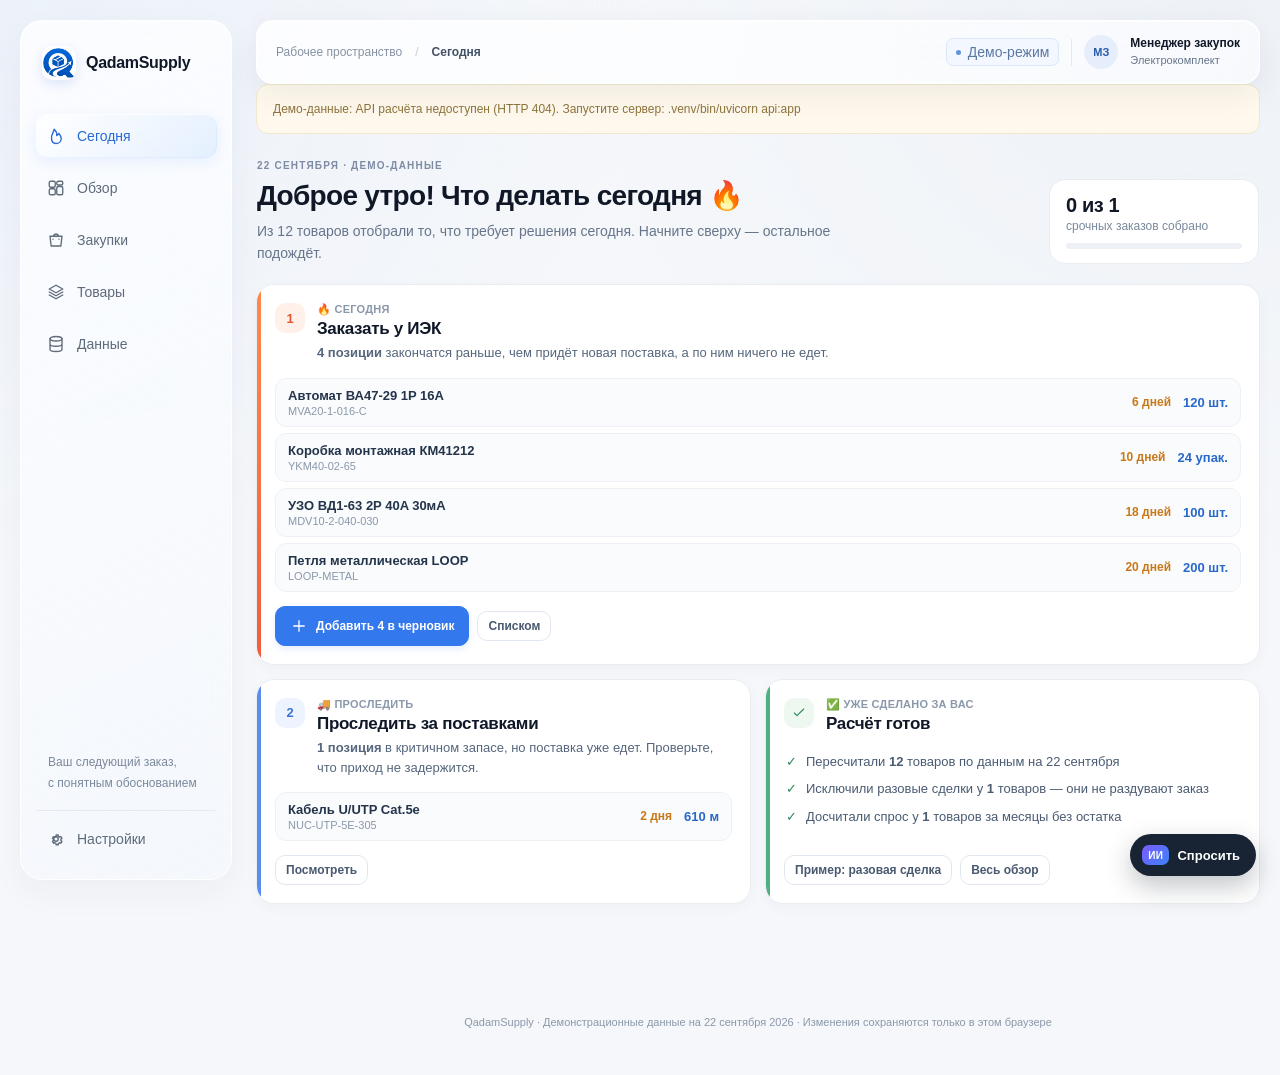
==== commit 7fb80541: "Add click-through details, mobile card tables and sharper AI brief - product card: every breakdown l" ====
--- a/web/index.html
+++ b/web/index.html
@@ -4,21 +4,21 @@
 <meta charset="UTF-8"><meta name="viewport" content="width=device-width,initial-scale=1">
 <meta name="theme-color" content="#f4f6f8"><meta name="description" content="Демонстрационный обзор запасов и рекомендаций QadamSupply.">
 <title>QadamSupply — Обзор закупок</title>
-<link rel="icon" type="image/svg+xml" href="./logo.svg">
+<link rel="icon" type="image/png" href="./assets/favicon.png"><link rel="apple-touch-icon" href="./assets/logo.png">
 <link rel="stylesheet" href="./styles.css">
 </head>
 <body>
 <div class="app"><aside class="sidebar glass" aria-label="Главная навигация">
-  <div class="brand"><img class="brand-logo" src="./logo.svg" alt="" width="32" height="30">QadamSupply</div>
-  <nav class="nav"><button class="active" data-nav="Обзор"><svg viewBox="0 0 24 24" fill="none" stroke="currentColor"><rect x="3" y="3" width="8" height="8" rx="2"/><rect x="13" y="3" width="8" height="5" rx="2"/><rect x="13" y="10" width="8" height="11" rx="2"/><rect x="3" y="13" width="8" height="8" rx="2"/></svg>Обзор</button><button data-nav="Закупки"><svg viewBox="0 0 24 24" fill="none" stroke="currentColor" stroke-linecap="round" stroke-linejoin="round"><path d="M4 7h16l-1.5 13h-13zM9 7a3 3 0 0 1 6 0"/><path d="M8 11h.01M16 11h.01"/></svg>Закупки</button><button data-nav="Товары"><svg viewBox="0 0 24 24" fill="none" stroke="currentColor" stroke-linecap="round" stroke-linejoin="round"><path d="m12 3 9 5-9 5-9-5 9-5z"/><path d="m3 12 9 5 9-5M3 16l9 5 9-5"/></svg>Товары</button><button data-nav="Данные"><svg viewBox="0 0 24 24" fill="none" stroke="currentColor" stroke-linecap="round" stroke-linejoin="round"><ellipse cx="12" cy="5" rx="8" ry="3"/><path d="M4 5v14c0 1.7 3.6 3 8 3s8-1.3 8-3V5M4 12c0 1.7 3.6 3 8 3s8-1.3 8-3"/></svg>Данные</button></nav>
+  <div class="brand"><img class="brand-logo" src="./assets/logo.png" alt="" width="34" height="34">QadamSupply</div>
+  <nav class="nav"><button class="active" data-nav="Сегодня"><svg viewBox="0 0 24 24" fill="none" stroke="currentColor" stroke-linecap="round" stroke-linejoin="round"><path d="M12 22c3.9 0 7-2.9 7-6.8 0-2.8-1.6-4.9-3.1-6.8-.6 1.6-1.6 2.6-2.9 2.9.3-3.2-.9-6.2-3.6-8.3.1 3.6-3.4 5.9-3.4 11.4C6 19 8.4 22 12 22Z"/></svg>Сегодня</button><button data-nav="Обзор"><svg viewBox="0 0 24 24" fill="none" stroke="currentColor"><rect x="3" y="3" width="8" height="8" rx="2"/><rect x="13" y="3" width="8" height="5" rx="2"/><rect x="13" y="10" width="8" height="11" rx="2"/><rect x="3" y="13" width="8" height="8" rx="2"/></svg>Обзор</button><button data-nav="Закупки"><svg viewBox="0 0 24 24" fill="none" stroke="currentColor" stroke-linecap="round" stroke-linejoin="round"><path d="M4 7h16l-1.5 13h-13zM9 7a3 3 0 0 1 6 0"/><path d="M8 11h.01M16 11h.01"/></svg>Закупки</button><button data-nav="Товары"><svg viewBox="0 0 24 24" fill="none" stroke="currentColor" stroke-linecap="round" stroke-linejoin="round"><path d="m12 3 9 5-9 5-9-5 9-5z"/><path d="m3 12 9 5 9-5M3 16l9 5 9-5"/></svg>Товары</button><button data-nav="Данные"><svg viewBox="0 0 24 24" fill="none" stroke="currentColor" stroke-linecap="round" stroke-linejoin="round"><ellipse cx="12" cy="5" rx="8" ry="3"/><path d="M4 5v14c0 1.7 3.6 3 8 3s8-1.3 8-3V5M4 12c0 1.7 3.6 3 8 3s8-1.3 8-3"/></svg>Данные</button></nav>
   <div class="sidebar-bottom"><div class="sidebar-note">Ваш следующий заказ,<br>с понятным обоснованием</div><button class="settings" data-action="settings"><svg viewBox="0 0 24 24" fill="none" stroke="currentColor" stroke-linecap="round" stroke-linejoin="round"><circle cx="12" cy="12" r="3"/><path d="m19.4 15 .1.1 1.4 1.1-1.4 2.4-1.7-.6a8 8 0 0 1-1.5.9l-.3 1.8h-2.8l-.3-1.8a8 8 0 0 1-1.5-.9l-1.7.6-1.4-2.4 1.4-1.1a8 8 0 0 1 0-1.8l-1.4-1.1 1.4-2.4 1.7.6a8 8 0 0 1 1.5-.9l.3-1.8h2.8l.3 1.8a8 8 0 0 1 1.5.9l1.7-.6 1.4 2.4-1.4 1.1a8 8 0 0 1 0 1.7z" transform="translate(-1 -1)"/></svg>Настройки</button></div>
 </aside><main class="main">
 <div class="toolbar glass">
   <div class="breadcrumb"><span>Рабочее пространство</span><span class="crumb-divider">/</span><strong id="crumb">Обзор</strong></div>
-  <div class="toolbar-right"><span class="mode-pill"><i></i>Демо-режим</span><span class="toolbar-divider"></span><div class="avatar" aria-label="Демонстрационный профиль">МЗ</div><div class="user"><strong>Менеджер закупок</strong><small>Электрокомплект</small></div></div>
+  <div class="toolbar-right"><button class="mode-pill" data-action="go-data" title="Источники данных"><i></i>Демо-режим</button><span class="toolbar-divider"></span><div class="avatar" aria-label="Демонстрационный профиль">МЗ</div><div class="user"><strong>Менеджер закупок</strong><small>Электрокомплект</small></div></div>
 </div>
 <div id="page"></div>
-<footer class="footer-note">QadamSupply · Демонстрационные данные на 22 сентября 2026 · Изменения сохраняются только в этом браузере</footer>
+<button class="assistant-fab" data-action="assistant-open" aria-label="Спросить ИИ-помощника"><span class="ai-badge">ИИ</span> Спросить</button><footer class="footer-note">QadamSupply · Демонстрационные данные на 22 сентября 2026 · Изменения сохраняются только в этом браузере</footer>
 </main></div>
 <dialog id="product-dialog" class="drawer" aria-label="Карточка товара"></dialog>
 <dialog id="confirm-dialog" class="modal" aria-label="Подтверждение заказа"></dialog>
--- a/web/styles.css
+++ b/web/styles.css
@@ -1,38 +1,38 @@
 
-:root{font-family:Inter,-apple-system,BlinkMacSystemFont,"Segoe UI",sans-serif;color:#101828;background:#f3f5f7;font-synthesis:none;text-rendering:optimizeLegibility;--muted:#667085;--line:#e8edf2;--blue:#3b82f6;--navy:#111827}*{box-sizing:border-box}body{margin:0;min-width:360px;background:#f5f7fa;font-size:14px}.app{max-width:1680px;margin:auto;padding:16px;display:grid;grid-template-columns:220px minmax(0,1fr);gap:22px;min-height:100vh}.glass{background:rgba(255,255,255,.66);border:1px solid rgba(255,255,255,.9);box-shadow:0 12px 40px rgba(15,23,42,.075),inset 0 1px rgba(255,255,255,.9)}.sidebar{height:calc(100vh - 32px);min-height:680px;position:sticky;top:16px;border-radius:22px;padding:20px 14px;display:flex;flex-direction:column}.brand{display:flex;align-items:center;gap:10px;padding:3px 7px 26px;font-size:16px;font-weight:600;letter-spacing:-.3px}.brand-mark{width:30px;height:30px;border-radius:10px;background:#1f2937;display:grid;place-items:center;color:white;box-shadow:none}.brand-mark svg{width:19px}.nav{display:grid;gap:5px}.nav button,.settings{border:0;background:transparent;color:#5f6b7a;border-radius:12px;display:flex;align-items:center;gap:12px;padding:11px 12px;text-align:left;font:inherit;font-size:14px;font-weight:500;cursor:pointer;transition:.18s}.nav button:hover,.settings:hover{background:#ffffffb5;color:#182230}.nav button.active{background:#eef2f7;color:#2768d5;box-shadow:inset 0 0 0 1px #d8e8ff}.nav svg,.settings svg{width:18px;height:18px;stroke-width:1.8}.sidebar-bottom{margin-top:auto}.sidebar-note{padding:13px 11px 17px;margin:0 2px 8px;border-bottom:1px solid #e5eaf0;color:#8490a0;font-size:12px}.settings{width:100%}.main{min-width:0;padding:2px 8px 26px}.toolbar{height:62px;border-radius:17px;padding:9px 13px;display:flex;align-items:center;gap:10px}.search{flex:1;min-width:210px;display:flex;align-items:center;gap:9px;padding:0 10px;color:#8993a1}.search input{min-width:0;border:0;background:transparent;outline:0;flex:1;font:inherit;font-size:14px;font-weight:400;color:#263445}.search input::placeholder{color:#8993a1}.search svg{width:17px}.kbd{border:1px solid #e5e9ef;background:#fff;border-radius:6px;padding:3px 6px;color:#8993a1;font-size:12px}.select-wrap{display:flex;align-items:center;gap:7px;padding:0 9px;color:#818b99;font-size:12px;white-space:nowrap}.select-wrap select,.period select{appearance:none;border:0;background:transparent;outline:0;font:inherit;font-size:12px;font-weight:500;color:#344054;padding:8px 17px 8px 0;cursor:pointer;background-image:url("data:image/svg+xml,%3Csvg xmlns='http://www.w3.org/2000/svg' width='10' height='10' viewBox='0 0 10 10'%3E%3Cpath d='m2 4 3 3 3-3' fill='none' stroke='%23667085' stroke-width='1.3'/%3E%3C/svg%3E");background-position:right center;background-repeat:no-repeat}.toolbar-right{display:flex;align-items:center;gap:12px;margin-left:auto}.icon-btn{height:36px;width:36px;border:1px solid transparent;border-radius:11px;background:transparent;color:#697586;display:grid;place-items:center;cursor:pointer;position:relative}.icon-btn:hover{background:#fff;border-color:#edf0f4}.icon-btn svg{width:18px}.bell-dot{position:absolute;top:8px;right:8px;width:6px;height:6px;border-radius:50%;background:#f79009;border:1px solid #fff}.avatar{width:34px;height:34px;border-radius:50%;background:#e9edf3;display:grid;place-items:center;color:#285caa;font-size:12px;font-weight:600}.user{line-height:1.25;white-space:nowrap}.user strong{display:block;font-size:12px;font-weight:600}.user small{display:block;font-size:12px;color:var(--muted);margin-top:3px}.header{display:flex;justify-content:space-between;align-items:end;margin:27px 1px 20px}.eyebrow{color:#738093;font-size:12px;font-weight:600;letter-spacing:.08em;text-transform:uppercase;margin-bottom:6px}.header h1{font-size:28px;line-height:1.2;letter-spacing:-.65px;margin:0;font-weight:600}.header p{font-size:14px;color:var(--muted);margin:6px 0 0}.updated{color:#8590a0;font-size:12px;padding-bottom:3px}.demo{display:inline-flex;align-items:center;gap:6px;margin-left:9px;padding:4px 8px;background:#eef4ff;color:#3b6fc2;border-radius:7px;font-size:12px;font-weight:600;vertical-align:middle;letter-spacing:0}.demo i{width:5px;height:5px;border-radius:50%;background:#5c8ee0}.metrics{display:grid;grid-template-columns:repeat(4,minmax(0,1fr));gap:13px}.metric{background:rgba(255,255,255,.95);border:1px solid #e8edf2;border-radius:17px;padding:17px 18px 16px;box-shadow:0 4px 14px #0d21320a;min-height:132px;transition:transform .18s,box-shadow .18s}.metric:hover{transform:translateY(-2px);box-shadow:0 9px 22px #0d213211}.metric-top{display:flex;justify-content:space-between;align-items:center;color:#667085;font-size:12px;font-weight:500}.metric-icon{width:31px;height:31px;border-radius:10px;background:#f0f5ff;color:#5484d6;display:grid;place-items:center}.metric-icon svg{width:17px}.metric-value{font-size:28px;line-height:1.15;font-weight:600;letter-spacing:-1px;margin:12px 0 4px}.metric-foot{font-size:12px;color:#8993a1}.metric-foot .delta{color:#42916c;font-weight:600}.analytics{display:grid;grid-template-columns:minmax(0,1.95fr) minmax(290px,1fr);gap:13px;margin-top:14px}.card{background:#fff;border:1px solid #e8edf2;border-radius:18px;padding:19px 20px;box-shadow:0 4px 14px #0d213208;min-width:0}.card-heading{display:flex;align-items:flex-start;justify-content:space-between;gap:10px}.card h2{font-size:14px;letter-spacing:-.15px;margin:0;font-weight:600}.card-sub{font-size:12px;color:#8993a1;margin-top:5px}.controls{display:flex;align-items:center;gap:8px}.segment{display:flex;border:1px solid #e7ecf1;background:#f7f9fb;padding:3px;border-radius:10px}.segment button{border:0;background:none;padding:6px 9px;border-radius:7px;font:inherit;font-size:12px;font-weight:500;color:#798494;cursor:pointer}.segment button.active{background:#fff;color:#344054;box-shadow:0 1px 4px #10182816}.period{border:1px solid #e7ecf1;border-radius:9px;padding:0 9px}.period select{font-size:12px}.chart{height:187px;margin-top:13px;position:relative}.chart svg{width:100%;height:100%;overflow:visible}.gridline{stroke:#edf1f5;stroke-width:1}.axis-label{fill:#8c97a6;font-family:inherit;font-size:12px}.actual-line{fill:none;stroke:#4b87f2;stroke-width:2.5;stroke-linecap:round;stroke-linejoin:round}.forecast-line{fill:none;stroke:#4b87f2;stroke-width:2.5;stroke-dasharray:6 5;stroke-linecap:round;stroke-linejoin:round}.area{fill:url(#area)}.forecast-area{fill:url(#forecastArea)}.chart-tooltip{position:absolute;display:none;pointer-events:none;top:8px;left:52%;background:#182333;color:#fff;border-radius:9px;padding:8px 10px;font-size:12px;box-shadow:0 8px 18px #10182825;line-height:1.55}.chart-legend{display:flex;gap:17px;color:#7c8796;font-size:12px;margin-top:2px}.legend-line{display:inline-block;width:17px;border-top:2px solid #4b87f2;vertical-align:middle;margin-right:6px}.legend-line.dashed{border-top-style:dashed}.risk-body{display:flex;align-items:center;justify-content:center;gap:19px;padding:19px 0 9px}.donut{width:142px;height:142px;flex:0 0 auto;position:relative}.donut svg{width:100%;height:100%;transform:rotate(-90deg)}.donut-center{position:absolute;inset:0;display:grid;align-content:center;text-align:center}.donut-center strong{font-size:20px;letter-spacing:-.5px}.donut-center span{font-size:12px;color:#8691a0;margin-top:2px}.risk-legend{display:grid;gap:11px;min-width:112px}.risk-item{display:flex;justify-content:space-between;align-items:center;gap:13px;color:#687587;font-size:12px}.risk-label{display:flex;align-items:center;gap:7px}.risk-swatch{width:7px;height:7px;border-radius:50%}.risk-item strong{color:#344054;font-size:12px;font-weight:600}.link-btn{border:0;background:none;color:#3478e5;padding:7px 0 0;font:inherit;font-size:12px;font-weight:500;cursor:pointer}.link-btn:hover{color:#185ac1}.attention{margin-top:14px}.attention-head{display:flex;align-items:center;justify-content:space-between;margin-bottom:13px}.attention-head h2{font-size:14px;margin:0;font-weight:600}.attention-head p{margin:5px 0 0;font-size:12px;color:#8590a0}.primary-btn{border:1px solid #e4eaf0;background:#fff;border-radius:10px;padding:9px 12px;color:#445164;font:inherit;font-size:12px;font-weight:500;cursor:pointer;transition:.18s}.primary-btn:hover{border-color:#bdd3f6;background:#f8fbff;color:#2869cf}.table-wrap{overflow:auto;border:1px solid #e8edf2;border-radius:15px;background:#fff}table{border-collapse:collapse;width:100%;min-width:850px;text-align:left}thead{position:sticky;top:0;background:#f8fafc;z-index:1}th{font-size:12px;letter-spacing:.035em;font-weight:600;color:#8993a1;padding:11px 13px;border-bottom:1px solid #e9edf2;white-space:nowrap}td{padding:11px 13px;border-bottom:1px solid #f0f2f5;color:#596678;font-size:12px;white-space:nowrap}tbody tr{cursor:pointer;transition:background .15s}tbody tr:hover{background:#f8fbff}tbody tr.selected{background:#eff6ff}tbody tr:last-child td{border-bottom:0}.product{min-width:252px}.product strong{display:block;color:#253244;font-size:12px;font-weight:500}.product small{display:block;margin-top:4px;color:#929cab;font-size:12px}.supplier-cell{color:#667085}.order{font-weight:600;color:#36475d}.risk-badge{display:inline-flex;align-items:center;gap:6px;font-size:12px;font-weight:500;padding:5px 8px;border-radius:7px}.risk-badge:before{content:"";width:6px;height:6px;border-radius:50%;background:currentColor}.critical{color:#c5413d;background:#fff0ef}.high{color:#c97819;background:#fff5e9}.medium{color:#a47b13;background:#fff9e8}.low{color:#32825d;background:#edf8f1}.planned{color:#657386;background:#f0f3f6}.suppliers-section{margin-top:17px}.supplier-heading{display:flex;align-items:center;justify-content:space-between;margin:0 2px 11px}.supplier-heading h2{font-size:14px;margin:0;font-weight:600}.supplier-heading span{font-size:12px;color:#929cab}.supplier-cards{display:grid;grid-template-columns:repeat(2,minmax(0,1fr));gap:12px}.supplier-card{background:#fff;border:1px solid #e8edf2;border-radius:15px;padding:14px 16px;display:flex;align-items:center;gap:15px}.supplier-logo{width:38px;height:38px;flex:0 0 auto;border-radius:12px;display:grid;place-items:center;background:#f0f5ff;color:#3e78d7;font-weight:600;font-size:12px}.supplier-logo.se{background:#f0f7f4;color:#348465}.supplier-info{min-width:140px}.supplier-info strong{font-size:12px;font-weight:600}.supplier-info small{display:block;color:#929cab;font-size:12px;margin-top:4px}.supplier-stats{display:flex;gap:20px;margin-left:auto}.supplier-stat strong{display:block;font-size:14px;font-weight:600;color:#354255}.supplier-stat small{display:block;font-size:12px;color:#8d98a6;margin-top:3px;white-space:nowrap}.footer-note{text-align:center;color:#a0a9b5;font-size:12px;margin:15px 0 0}.toast{position:fixed;left:50%;bottom:24px;transform:translate(-50%,16px);opacity:0;pointer-events:none;background:#182333;color:#fff;padding:11px 15px;border-radius:11px;font-size:12px;box-shadow:0 9px 25px #10182830;transition:.22s;z-index:5}.toast.show{opacity:1;transform:translate(-50%,0)}
+:root{font-family:Inter,-apple-system,BlinkMacSystemFont,"Segoe UI",sans-serif;color:#101828;background:#f3f5f7;font-synthesis:none;text-rendering:optimizeLegibility;--muted:#667085;--line:#e8edf2;--blue:#3b82f6;--navy:#111827}*{box-sizing:border-box}body{margin:0;min-width:360px;background:radial-gradient(ellipse at 57% -20%,#fff 0,#f5f7f9 45%,#f1f4f7 100%);font-size:14px}.app{max-width:1680px;margin:auto;padding:16px;display:grid;grid-template-columns:220px minmax(0,1fr);gap:22px;min-height:100vh}.glass{background:rgba(255,255,255,.66);backdrop-filter:blur(18px) saturate(140%);border:1px solid rgba(255,255,255,.9);box-shadow:0 12px 40px rgba(15,23,42,.075),inset 0 1px rgba(255,255,255,.9)}.sidebar{height:calc(100vh - 32px);min-height:680px;position:sticky;top:16px;border-radius:22px;padding:20px 14px;display:flex;flex-direction:column}.brand{display:flex;align-items:center;gap:10px;padding:3px 7px 26px;font-size:16px;font-weight:690;letter-spacing:-.3px}.brand-mark{width:30px;height:30px;border-radius:10px;background:linear-gradient(145deg,#5c9bff,#3475e8);display:grid;place-items:center;color:white;box-shadow:0 5px 13px #3b82f640}.brand-mark svg{width:19px}.nav{display:grid;gap:5px}.nav button,.settings{border:0;background:transparent;color:#5f6b7a;border-radius:12px;display:flex;align-items:center;gap:12px;padding:11px 12px;text-align:left;font:inherit;font-size:14px;font-weight:500;cursor:pointer;transition:.18s}.nav button:hover,.settings:hover{background:#ffffffb5;color:#182230}.nav button.active{background:linear-gradient(125deg,#e8f1ff,#f0f6ff);color:#2768d5;box-shadow:inset 0 0 0 1px #d8e8ff}.nav svg,.settings svg{width:18px;height:18px;stroke-width:1.8}.sidebar-bottom{margin-top:auto}.sidebar-note{padding:13px 11px 17px;margin:0 2px 8px;border-bottom:1px solid #e5eaf0;color:#8490a0;font-size:12px}.settings{width:100%}.main{min-width:0;padding:2px 8px 26px}.toolbar{height:62px;border-radius:17px;padding:9px 13px;display:flex;align-items:center;gap:10px}.search{flex:1;min-width:210px;display:flex;align-items:center;gap:9px;padding:0 10px;color:#8993a1}.search input{min-width:0;border:0;background:transparent;outline:0;flex:1;font:inherit;font-size:13px;font-weight:400;color:#263445}.search input::placeholder{color:#8993a1}.search svg{width:17px}.kbd{border:1px solid #e5e9ef;background:#fff;border-radius:6px;padding:3px 6px;color:#8993a1;font-size:11px}.select-wrap{display:flex;align-items:center;gap:7px;padding:0 9px;color:#818b99;font-size:12px;white-space:nowrap}.select-wrap select,.period select{appearance:none;border:0;background:transparent;outline:0;font:inherit;font-size:12px;font-weight:500;color:#344054;padding:8px 17px 8px 0;cursor:pointer;background-image:url("data:image/svg+xml,%3Csvg xmlns='http://www.w3.org/2000/svg' width='10' height='10' viewBox='0 0 10 10'%3E%3Cpath d='m2 4 3 3 3-3' fill='none' stroke='%23667085' stroke-width='1.3'/%3E%3C/svg%3E");background-position:right center;background-repeat:no-repeat}.toolbar-right{display:flex;align-items:center;gap:12px;margin-left:auto}.icon-btn{height:36px;width:36px;border:1px solid transparent;border-radius:11px;background:transparent;color:#697586;display:grid;place-items:center;cursor:pointer;position:relative}.icon-btn:hover{background:#fff;border-color:#edf0f4}.icon-btn svg{width:18px}.bell-dot{position:absolute;top:8px;right:8px;width:6px;height:6px;border-radius:50%;background:#f79009;border:1px solid #fff}.avatar{width:34px;height:34px;border-radius:50%;background:linear-gradient(145deg,#dbeafe,#b9cdf7);display:grid;place-items:center;color:#285caa;font-size:12px;font-weight:700}.user{line-height:1.25;white-space:nowrap}.user strong{display:block;font-size:12px;font-weight:600}.user small{display:block;font-size:11px;color:var(--muted);margin-top:3px}.header{display:flex;justify-content:space-between;align-items:end;margin:27px 1px 20px}.eyebrow{color:#738093;font-size:11px;font-weight:650;letter-spacing:.08em;text-transform:uppercase;margin-bottom:6px}.header h1{font-size:25px;line-height:1.2;letter-spacing:-.65px;margin:0;font-weight:650}.header p{font-size:13px;color:var(--muted);margin:6px 0 0}.updated{color:#8590a0;font-size:12px;padding-bottom:3px}.demo{display:inline-flex;align-items:center;gap:6px;margin-left:9px;padding:4px 8px;background:#eef4ff;color:#3b6fc2;border-radius:7px;font-size:10px;font-weight:600;vertical-align:middle;letter-spacing:0}.demo i{width:5px;height:5px;border-radius:50%;background:#5c8ee0}.metrics{display:grid;grid-template-columns:repeat(4,minmax(0,1fr));gap:13px}.metric{background:rgba(255,255,255,.95);border:1px solid #e8edf2;border-radius:17px;padding:17px 18px 16px;box-shadow:0 4px 14px #0d21320a;min-height:132px;transition:transform .18s,box-shadow .18s}.metric:hover{transform:translateY(-2px);box-shadow:0 9px 22px #0d213211}.metric-top{display:flex;justify-content:space-between;align-items:center;color:#667085;font-size:12px;font-weight:520}.metric-icon{width:31px;height:31px;border-radius:10px;background:#f0f5ff;color:#5484d6;display:grid;place-items:center}.metric-icon svg{width:17px}.metric-value{font-size:29px;line-height:1.15;font-weight:650;letter-spacing:-1px;margin:12px 0 4px}.metric-foot{font-size:12px;color:#8993a1}.metric-foot .delta{color:#42916c;font-weight:600}.analytics{display:grid;grid-template-columns:minmax(0,1.95fr) minmax(290px,1fr);gap:13px;margin-top:14px}.card{background:#fff;border:1px solid #e8edf2;border-radius:18px;padding:19px 20px;box-shadow:0 4px 14px #0d213208;min-width:0}.card-heading{display:flex;align-items:flex-start;justify-content:space-between;gap:10px}.card h2{font-size:14px;letter-spacing:-.15px;margin:0;font-weight:650}.card-sub{font-size:12px;color:#8993a1;margin-top:5px}.controls{display:flex;align-items:center;gap:8px}.segment{display:flex;border:1px solid #e7ecf1;background:#f7f9fb;padding:3px;border-radius:10px}.segment button{border:0;background:none;padding:6px 9px;border-radius:7px;font:inherit;font-size:11px;font-weight:500;color:#798494;cursor:pointer}.segment button.active{background:#fff;color:#344054;box-shadow:0 1px 4px #10182816}.period{border:1px solid #e7ecf1;border-radius:9px;padding:0 9px}.period select{font-size:11px}.chart{height:187px;margin-top:13px;position:relative}.chart svg{width:100%;height:100%;overflow:visible}.gridline{stroke:#edf1f5;stroke-width:1}.axis-label{fill:#8c97a6;font-family:inherit;font-size:11px}.actual-line{fill:none;stroke:#4b87f2;stroke-width:2.5;stroke-linecap:round;stroke-linejoin:round}.forecast-line{fill:none;stroke:#4b87f2;stroke-width:2.5;stroke-dasharray:6 5;stroke-linecap:round;stroke-linejoin:round}.area{fill:url(#area)}.forecast-area{fill:url(#forecastArea)}.chart-tooltip{position:absolute;display:none;pointer-events:none;top:8px;left:52%;background:#182333;color:#fff;border-radius:9px;padding:8px 10px;font-size:11px;box-shadow:0 8px 18px #10182825;line-height:1.55}.chart-legend{display:flex;gap:17px;color:#7c8796;font-size:11px;margin-top:2px}.legend-line{display:inline-block;width:17px;border-top:2px solid #4b87f2;vertical-align:middle;margin-right:6px}.legend-line.dashed{border-top-style:dashed}.risk-body{display:flex;align-items:center;justify-content:center;gap:19px;padding:19px 0 9px}.donut{width:142px;height:142px;flex:0 0 auto;position:relative}.donut svg{width:100%;height:100%;transform:rotate(-90deg)}.donut-center{position:absolute;inset:0;display:grid;align-content:center;text-align:center}.donut-center strong{font-size:23px;letter-spacing:-.5px}.donut-center span{font-size:11px;color:#8691a0;margin-top:2px}.risk-legend{display:grid;gap:11px;min-width:112px}.risk-item{display:flex;justify-content:space-between;align-items:center;gap:13px;color:#687587;font-size:11px}.risk-label{display:flex;align-items:center;gap:7px}.risk-swatch{width:7px;height:7px;border-radius:50%}.risk-item strong{color:#344054;font-size:11px;font-weight:620}.link-btn{border:0;background:none;color:#3478e5;padding:7px 0 0;font:inherit;font-size:12px;font-weight:550;cursor:pointer}.link-btn:hover{color:#185ac1}.attention{margin-top:14px}.attention-head{display:flex;align-items:center;justify-content:space-between;margin-bottom:13px}.attention-head h2{font-size:15px;margin:0;font-weight:650}.attention-head p{margin:5px 0 0;font-size:12px;color:#8590a0}.primary-btn{border:1px solid #e4eaf0;background:#fff;border-radius:10px;padding:9px 12px;color:#445164;font:inherit;font-size:12px;font-weight:550;cursor:pointer;transition:.18s}.primary-btn:hover{border-color:#bdd3f6;background:#f8fbff;color:#2869cf}.table-wrap{overflow:auto;border:1px solid #e8edf2;border-radius:15px;background:#fff}table{border-collapse:collapse;width:100%;min-width:850px;text-align:left}thead{position:sticky;top:0;background:#f8fafc;z-index:1}th{font-size:10px;letter-spacing:.035em;font-weight:650;color:#8993a1;padding:11px 13px;border-bottom:1px solid #e9edf2;white-space:nowrap}td{padding:11px 13px;border-bottom:1px solid #f0f2f5;color:#596678;font-size:12px;white-space:nowrap}tbody tr{cursor:pointer;transition:background .15s}tbody tr:hover{background:#f8fbff}tbody tr.selected{background:#eff6ff}tbody tr:last-child td{border-bottom:0}.product{min-width:252px}.product strong{display:block;color:#253244;font-size:12px;font-weight:590}.product small{display:block;margin-top:4px;color:#929cab;font-size:10px}.supplier-cell{color:#667085}.order{font-weight:650;color:#36475d}.risk-badge{display:inline-flex;align-items:center;gap:6px;font-size:11px;font-weight:570;padding:5px 8px;border-radius:7px}.risk-badge:before{content:"";width:6px;height:6px;border-radius:50%;background:currentColor}.critical{color:#c5413d;background:#fff0ef}.high{color:#c97819;background:#fff5e9}.medium{color:#a47b13;background:#fff9e8}.low{color:#32825d;background:#edf8f1}.planned{color:#657386;background:#f0f3f6}.suppliers-section{margin-top:17px}.supplier-heading{display:flex;align-items:center;justify-content:space-between;margin:0 2px 11px}.supplier-heading h2{font-size:13px;margin:0;font-weight:650}.supplier-heading span{font-size:11px;color:#929cab}.supplier-cards{display:grid;grid-template-columns:repeat(2,minmax(0,1fr));gap:12px}.supplier-card{background:#fff;border:1px solid #e8edf2;border-radius:15px;padding:14px 16px;display:flex;align-items:center;gap:15px}.supplier-logo{width:38px;height:38px;flex:0 0 auto;border-radius:12px;display:grid;place-items:center;background:#f0f5ff;color:#3e78d7;font-weight:750;font-size:12px}.supplier-logo.se{background:#f0f7f4;color:#348465}.supplier-info{min-width:140px}.supplier-info strong{font-size:12px;font-weight:650}.supplier-info small{display:block;color:#929cab;font-size:10px;margin-top:4px}.supplier-stats{display:flex;gap:20px;margin-left:auto}.supplier-stat strong{display:block;font-size:13px;font-weight:650;color:#354255}.supplier-stat small{display:block;font-size:10px;color:#8d98a6;margin-top:3px;white-space:nowrap}.footer-note{text-align:center;color:#a0a9b5;font-size:10px;margin:15px 0 0}.toast{position:fixed;left:50%;bottom:24px;transform:translate(-50%,16px);opacity:0;pointer-events:none;background:#182333;color:#fff;padding:11px 15px;border-radius:11px;font-size:12px;box-shadow:0 9px 25px #10182830;transition:.22s;z-index:5}.toast.show{opacity:1;transform:translate(-50%,0)}
 @media(max-width:1100px){.app{grid-template-columns:70px minmax(0,1fr);gap:15px;padding:12px}.sidebar{height:calc(100vh - 24px);top:12px;align-items:center;padding:17px 9px}.brand{padding:2px 0 27px;font-size:0}.brand-mark{width:34px;height:34px}.nav button,.settings{width:47px;height:44px;justify-content:center;padding:0;font-size:0}.nav button svg,.settings svg{width:19px}.sidebar-note{display:none}.main{padding:2px 2px 24px}.toolbar{gap:5px}.select-wrap{gap:4px;padding:0 5px}.user{display:none}.toolbar-right{margin-left:3px}.analytics{grid-template-columns:minmax(0,1.6fr) minmax(270px,1fr)}.supplier-stats{gap:12px}}
-@media(max-width:760px){.app{display:block;padding:10px}.sidebar{position:fixed;z-index:4;left:10px;right:10px;top:auto;bottom:10px;width:auto;height:60px;min-height:0;padding:6px 8px;border-radius:18px;flex-direction:row;justify-content:center}.brand,.sidebar-bottom{display:none}.nav{display:flex;width:100%;justify-content:space-around;gap:4px}.nav button{width:56px;height:46px;flex-direction:column;gap:2px;font-size:12px;padding:4px}.nav button svg{width:17px;height:17px}.main{padding:0 0 83px}.toolbar{height:auto;min-height:54px;padding:8px 9px;gap:4px}.search{min-width:0;padding:0 5px}.search input{font-size:12px}.kbd,.select-wrap .label,.select-wrap:nth-of-type(3){display:none}.select-wrap{padding:0 5px}.toolbar-right{gap:2px;margin-left:0}.avatar{width:30px;height:30px}.icon-btn{width:32px}.header{margin:22px 1px 16px;align-items:flex-start;gap:10px}.header h1{font-size:20px}.updated{max-width:115px;text-align:right;font-size:12px;line-height:1.45}.metrics{grid-template-columns:repeat(2,minmax(0,1fr));gap:9px}.metric{padding:14px;min-height:119px}.metric-value{font-size:28px}.analytics{grid-template-columns:1fr;gap:10px;margin-top:10px}.card{padding:16px}.chart{height:180px}.risk-body{justify-content:flex-start;padding-left:12%;gap:28px}.attention{margin-top:10px}.attention-head{align-items:flex-end}.attention-head p{max-width:230px;line-height:1.4}.primary-btn{padding:8px 9px;font-size:12px}.supplier-cards{grid-template-columns:1fr}.supplier-card{padding:13px}.supplier-stats{gap:17px}.footer-note{padding-bottom:3px}}
-@media(max-width:420px){.select-wrap{display:none}.risk-body{padding-left:4%;gap:20px}.donut{width:132px;height:132px}.risk-legend{gap:9px}.supplier-info{min-width:112px}.supplier-stats{gap:10px}.supplier-stat small{font-size:12px}.updated{max-width:92px}}
+@media(max-width:760px){.app{display:block;padding:10px}.sidebar{position:fixed;z-index:4;left:10px;right:10px;top:auto;bottom:10px;width:auto;height:60px;min-height:0;padding:6px 8px;border-radius:18px;flex-direction:row;justify-content:center}.brand,.sidebar-bottom{display:none}.nav{display:flex;width:100%;justify-content:space-around;gap:4px}.nav button{width:56px;height:46px;flex-direction:column;gap:2px;font-size:9px;padding:4px}.nav button svg{width:17px;height:17px}.main{padding:0 0 83px}.toolbar{height:auto;min-height:54px;padding:8px 9px;gap:4px}.search{min-width:0;padding:0 5px}.search input{font-size:12px}.kbd,.select-wrap .label,.select-wrap:nth-of-type(3){display:none}.select-wrap{padding:0 5px}.toolbar-right{gap:2px;margin-left:0}.avatar{width:30px;height:30px}.icon-btn{width:32px}.header{margin:22px 1px 16px;align-items:flex-start;gap:10px}.header h1{font-size:22px}.updated{max-width:115px;text-align:right;font-size:10px;line-height:1.45}.metrics{grid-template-columns:repeat(2,minmax(0,1fr));gap:9px}.metric{padding:14px;min-height:119px}.metric-value{font-size:26px}.analytics{grid-template-columns:1fr;gap:10px;margin-top:10px}.card{padding:16px}.chart{height:180px}.risk-body{justify-content:flex-start;padding-left:12%;gap:28px}.attention{margin-top:10px}.attention-head{align-items:flex-end}.attention-head p{max-width:230px;line-height:1.4}.primary-btn{padding:8px 9px;font-size:11px}.supplier-cards{grid-template-columns:1fr}.supplier-card{padding:13px}.supplier-stats{gap:17px}.footer-note{padding-bottom:3px}}
+@media(max-width:420px){.select-wrap{display:none}.risk-body{padding-left:4%;gap:20px}.donut{width:132px;height:132px}.risk-legend{gap:9px}.supplier-info{min-width:112px}.supplier-stats{gap:10px}.supplier-stat small{font-size:9px}.updated{max-width:92px}}
 
 /* Liquid Glass: keep translucent depth on navigation and compact controls only. */
-.glass{background:#ffffff;border-color:rgba(255,255,255,.84);box-shadow:0 14px 42px rgba(15,23,42,.085),inset 0 1px 0 rgba(255,255,255,.96),inset 0 -1px 0 rgba(255,255,255,.25)}
-.sidebar.glass{background:#ffffff}
-.toolbar.glass{background:#ffffff;box-shadow:0 10px 32px rgba(15,23,42,.065),inset 0 1px 0 rgba(255,255,255,.98),inset 0 -1px 0 rgba(255,255,255,.35)}
-.nav button.active{background:#eef2f7;border:1px solid rgba(255,255,255,.9);box-shadow:0 4px 14px rgba(59,130,246,.10),inset 0 1px 0 rgba(255,255,255,.95),inset 0 0 0 1px rgba(59,130,246,.06)}
-.segment{background:rgba(236,241,247,.48);border-color:rgba(255,255,255,.88);box-shadow:inset 0 1px 2px rgba(16,24,40,.045),inset 0 1px 0 rgba(255,255,255,.8)}
-.segment button.active{background:#ffffff;border:1px solid rgba(255,255,255,.95);box-shadow:0 2px 7px rgba(16,24,40,.10),inset 0 1px 0 #fff}
-.period,.select-wrap{border:1px solid rgba(255,255,255,.9);border-radius:10px;background:rgba(255,255,255,.43);box-shadow:inset 0 1px 0 rgba(255,255,255,.9)}
-.icon-btn:hover{background:rgba(255,255,255,.65);border-color:rgba(255,255,255,.95);box-shadow:0 3px 10px rgba(16,24,40,.07),inset 0 1px 0 white}
+.glass{background:linear-gradient(145deg,rgba(255,255,255,.78),rgba(255,255,255,.51));backdrop-filter:blur(24px) saturate(165%);-webkit-backdrop-filter:blur(24px) saturate(165%);border-color:rgba(255,255,255,.84);box-shadow:0 14px 42px rgba(15,23,42,.085),inset 0 1px 0 rgba(255,255,255,.96),inset 0 -1px 0 rgba(255,255,255,.25)}
+.sidebar.glass{background:linear-gradient(155deg,rgba(255,255,255,.79),rgba(244,248,253,.51))}
+.toolbar.glass{background:linear-gradient(110deg,rgba(255,255,255,.83),rgba(255,255,255,.57));box-shadow:0 10px 32px rgba(15,23,42,.065),inset 0 1px 0 rgba(255,255,255,.98),inset 0 -1px 0 rgba(255,255,255,.35)}
+.nav button.active{background:linear-gradient(135deg,rgba(255,255,255,.84),rgba(218,234,255,.72));border:1px solid rgba(255,255,255,.9);backdrop-filter:blur(16px) saturate(150%);-webkit-backdrop-filter:blur(16px) saturate(150%);box-shadow:0 4px 14px rgba(59,130,246,.10),inset 0 1px 0 rgba(255,255,255,.95),inset 0 0 0 1px rgba(59,130,246,.06)}
+.segment{background:rgba(236,241,247,.48);backdrop-filter:blur(16px) saturate(150%);-webkit-backdrop-filter:blur(16px) saturate(150%);border-color:rgba(255,255,255,.88);box-shadow:inset 0 1px 2px rgba(16,24,40,.045),inset 0 1px 0 rgba(255,255,255,.8)}
+.segment button.active{background:linear-gradient(145deg,rgba(255,255,255,.98),rgba(255,255,255,.76));border:1px solid rgba(255,255,255,.95);box-shadow:0 2px 7px rgba(16,24,40,.10),inset 0 1px 0 #fff}
+.period,.select-wrap{border:1px solid rgba(255,255,255,.9);border-radius:10px;background:rgba(255,255,255,.43);backdrop-filter:blur(14px) saturate(145%);-webkit-backdrop-filter:blur(14px) saturate(145%);box-shadow:inset 0 1px 0 rgba(255,255,255,.9)}
+.icon-btn:hover{background:rgba(255,255,255,.65);border-color:rgba(255,255,255,.95);backdrop-filter:blur(12px);box-shadow:0 3px 10px rgba(16,24,40,.07),inset 0 1px 0 white}
 
 
 /* QadamSupply — a single visual language for navigation, decisions and data. */
 :root{--blue:#3478ed;--muted:#66758a;--line:#e7edf3;font-variant-numeric:tabular-nums}
-body{background:#f5f7fa;font-size:14px}
+body{background:radial-gradient(ellipse at 0 5%,#e3ecfa80,transparent 35%),radial-gradient(ellipse at 95% 0,#e7edf580,transparent 38%),#f5f7fa;font-size:14px}
 button,input,select,textarea{font:inherit}button{cursor:pointer}button:disabled{cursor:not-allowed;opacity:.5}button:focus-visible,a:focus-visible,input:focus-visible,select:focus-visible,textarea:focus-visible{outline:3px solid #8eb6fb;outline-offset:3px}button svg{pointer-events:none}svg.icon{width:18px;height:18px;fill:none;stroke:currentColor;stroke-width:1.7;stroke-linecap:round;stroke-linejoin:round;flex-shrink:0}
-.app{grid-template-columns:212px minmax(0,1fr);gap:24px;padding:20px;max-width:1680px}.sidebar{top:20px;height:calc(100vh - 40px);min-height:550px;padding-top:22px}.main{padding:0 0 24px}.sidebar-note{font-size:12px;line-height:1.7;color:#7b899c}.brand{padding-bottom:34px}.nav{gap:8px}.nav button{min-height:44px}.nav button.active{border:0}.glass{background:#ffffff;box-shadow:0 12px 35px #2539570b,inset 0 1px 0 #fff;}
-.toolbar{height:64px;padding:12px 19px}.breadcrumb{display:flex;align-items:center;gap:13px;font-size:12px;color:#8692a3}.breadcrumb strong{font-weight:500;color:#435166}.crumb-divider{color:#c4cdd8}.toolbar-right{margin-left:auto}.toolbar-divider{width:1px;height:27px;background:#e3e9f1}.mode-pill{display:inline-flex;align-items:center;gap:7px;padding:5px 9px;border:1px solid #dce7f7;border-radius:7px;color:#5b78a2;font-size:12px;background:#f3f7ff}.mode-pill i{height:5px;width:5px;background:#6292de;border-radius:50%}.user small{font-size:12px}.avatar{font-size:12px;background:#e6eefb}
-.header{align-items:center;margin:29px 0 22px}.header h1{font-size:28px;letter-spacing:-.8px;font-weight:600}.header p{font-size:14px;line-height:1.6;color:#718095}.eyebrow{font-size:12px;letter-spacing:.12em;color:#7d8ca2;margin-bottom:8px}.header-actions{display:flex;gap:10px;align-items:center}.btn{border:1px solid #e0e7ef;border-radius:10px;padding:10px 14px;display:inline-flex;align-items:center;justify-content:center;gap:8px;font-size:12px;font-weight:500;background:#fff;color:#495970;white-space:nowrap;transition:background .18s,border-color .18s,box-shadow .18s}.btn:hover{background:#f7faff;border-color:#c5d6ee}.btn.primary{background:#3478ed;border-color:#3478ed;color:#fff;box-shadow:0 3px 7px #3478ed20}.btn.primary:hover{background:#286add}.btn.danger{color:#b45351;background:#fff8f7;border-color:#f3dddd}.btn.small{padding:7px 10px;font-size:12px}.btn.text{background:transparent;border-color:transparent;color:#3478ed}.icon-btn{border:1px solid #e5ebf2;background:#fff;flex-shrink:0}.metric{box-shadow:0 2px 5px #172e4503;min-height:126px;padding:16px 18px;text-align:left;appearance:none;color:inherit}.metric:hover{transform:none;box-shadow:0 3px 12px #172e4509;border-color:#d2deed}.metric-top{font-size:12px}.metric-value{font-size:28px;margin:11px 0 6px}.metric-foot{font-size:12px;color:#7b889b}.metric-icon{height:28px;width:28px;background:#f2f6fc}.metric-icon.warn{background:#fff5eb;color:#c67e37}.metric-icon.good{background:#eff8f3;color:#468e6a}.metric-icon.blue{background:#edf4ff;color:#5688da}
-.card{box-shadow:0 2px 5px #172e4503;padding:19px 20px;border-radius:16px}.card h2{font-size:14px}.card-sub{font-size:12px;color:#76869a;line-height:1.6}.analytics{grid-template-columns:minmax(0,1.8fr) minmax(270px,1fr);gap:14px;margin-top:16px}.mini-select{font-size:12px;border:1px solid #e5ebf2;border-radius:8px;padding:7px 9px;background:#f9fbfd;color:#52647c;max-width:220px}.plot{margin-top:12px;position:relative}.plot svg{width:100%;height:177px;display:block;overflow:visible}.plot .plot-label{font-size:12px;fill:#7c8da4}.chart-legend{font-size:12px;gap:14px;flex-wrap:wrap;color:#66768c}.chart-legend span{display:flex;align-items:center;gap:5px}.key{height:3px;width:16px;background:#3478ed;display:inline-block;border-radius:4px}.key.raw{background:#b0bccd}.key.forecast{background:repeating-linear-gradient(to right,#55a481 0 4px,transparent 4px 7px)}.risk-body{gap:22px;padding:20px 0 12px}.donut{width:124px;height:124px;border-radius:50%;display:grid;place-items:center}.donut:after{content:'';position:absolute;inset:14px;border-radius:50%;background:white}.donut-center{z-index:1}.donut-center strong{font-size:28px;font-weight:600}.risk-item{font-size:12px}.risk-item strong{font-size:12px}.risk-filter{border:0;background:transparent;padding:3px 0;text-align:left;width:100%;border-radius:4px}.risk-filter:hover .risk-label{color:#3478ed}.card-bottom{display:flex;align-items:center;justify-content:space-between;border-top:1px solid #edf1f6;padding-top:10px;margin-top:4px;font-size:12px;color:#8492a5}.attention{margin-top:24px}.attention-head{margin-bottom:14px}.attention-head h2{font-size:16px}.attention-head p{font-size:12px;color:#76859a}.table-wrap{border-radius:14px}table{min-width:780px}th{text-transform:none;letter-spacing:0;font-size:12px;color:#75859a;font-weight:500;padding:12px 15px;background:#f8fafc}td{font-size:12px;padding:13px 15px;color:#596b83}.product{min-width:250px}.product strong{font-size:14px;font-weight:500;color:#23344b}.product small{font-size:12px;color:#8190a4;line-height:1.5}.num{text-align:right}.order{color:#2869c9;font-weight:600}.risk-badge{font-size:12px;white-space:nowrap}.product-open{border:0;background:none;text-align:left;padding:0;display:block;width:100%;color:inherit}.product-open:hover strong{color:#3478ed}.row-arrow{color:#9cacc0}.table-info{font-size:12px;color:#8795a8;padding:11px 16px;border-top:1px solid #edf1f6;background:#fbfcfe}.quality-dot{display:inline-flex;align-items:center;gap:5px;font-size:12px;color:#a67b3d;margin-top:5px}.quality-dot:before{content:'';width:5px;height:5px;border-radius:50%;background:#d8a455}.supplier-cards{gap:14px}.supplier-card{padding:16px;gap:12px;flex-wrap:wrap}.supplier-info{min-width:110px}.supplier-stats{gap:22px}.supplier-info small,.supplier-stat small{font-size:12px;color:#7a8a9f}.supplier-stat strong{font-size:14px}.supplier-heading h2{font-size:14px}.supplier-heading span{font-size:12px}.footer-note{font-size:12px;color:#8b98aa;margin-top:25px;line-height:1.7}.context-note{font-size:12px;line-height:1.6;color:#78879b;display:flex;gap:8px;align-items:center;margin-top:12px}.context-note svg{width:15px}
-.tabs{display:flex;gap:24px;border-bottom:1px solid #e1e7ef;margin-bottom:22px}.tab{border:0;background:none;color:#8090a4;font-size:14px;padding:0 0 13px;position:relative}.tab.active{color:#266bd8;font-weight:600}.tab.active:after{content:'';position:absolute;bottom:-1px;left:0;right:0;height:2px;background:#3478ed;border-radius:2px}.count{font-size:12px;padding:2px 6px;margin-left:5px;border-radius:5px;background:#eef3fa;color:#6a83a7}.filters{display:flex;gap:10px;align-items:center;flex-wrap:wrap;margin-bottom:16px}.filter-search{display:flex;align-items:center;gap:9px;background:white;border:1px solid #e1e8f0;border-radius:10px;padding:10px 12px;min-width:230px;flex:1;max-width:380px;color:#8a9ab0}.filter-search input{width:100%;border:0;background:none;outline:0;font-size:12px;color:#34475f}.filters select{border:1px solid #e1e8f0;border-radius:9px;padding:10px 12px;background:#fff;color:#52647a;font-size:12px;max-width:200px}.chips{display:flex;gap:6px;flex-wrap:wrap;margin-bottom:17px}.chip{border:1px solid transparent;background:transparent;color:#74849a;font-size:12px;padding:8px 12px;border-radius:8px}.chip.active{background:#edf4ff;color:#2b6fda;border-color:#dce8fc}.chip:hover{background:#eef3f9}.check-cell{width:36px;padding-right:0}input[type=checkbox]{width:15px;height:15px;accent-color:#3478ed;cursor:pointer}input[type=number]{font-variant-numeric:tabular-nums}.empty{padding:54px 24px;text-align:center;background:white;border:1px dashed #dce5f0;border-radius:16px;color:#77869a}.empty .empty-icon{display:grid;place-items:center;margin:0 auto 15px;width:50px;height:50px;border-radius:16px;background:#f0f5fc;color:#7a9cca}.empty h2{font-size:16px;color:#3d5068;font-weight:500;margin:0 0 8px}.empty p{font-size:14px;line-height:1.8;margin:0 auto 18px;max-width:360px}.floating-selection{position:sticky;bottom:24px;margin:20px auto 0;padding:11px 13px 11px 20px;border-radius:15px;display:flex;align-items:center;gap:16px;max-width:500px;z-index:3;border:1px solid #fff;box-shadow:0 12px 35px #29477920}.floating-selection strong{font-size:14px;margin-right:auto}.check-note{font-size:12px;color:#7b8b9e}
-.notice{display:flex;align-items:flex-start;gap:11px;background:#fff9ed;border:1px solid #f2e8cc;border-radius:12px;padding:14px 16px;color:#8e743c;font-size:12px;line-height:1.7;margin-bottom:20px}.notice strong{display:block;font-weight:600;color:#87682c}.notice.info{background:#f1f6fe;border-color:#e1eafa;color:#5f7b9e}.notice.info strong{color:#466587}.draft-layout{display:grid;grid-template-columns:minmax(0,1fr) 265px;gap:20px;align-items:start}.draft-group{margin-bottom:20px}.draft-group-header{display:flex;align-items:center;gap:10px;margin-bottom:11px}.draft-group-header h2{font-size:14px;margin:0}.draft-line{padding:18px;background:#fff;border:1px solid #e4ebf3;border-radius:12px;margin-bottom:8px;display:flex;gap:16px;align-items:center}.draft-line .line-details{flex:1;min-width:0}.draft-line strong{font-size:14px;font-weight:500;display:block}.draft-line small{font-size:12px;line-height:1.6;color:#7d8da2;display:block;margin-top:4px}.qty{display:flex;gap:7px;align-items:center;flex-shrink:0;font-size:12px;color:#7b8aa0}.qty input{width:84px;border:1px solid #dce6f1;border-radius:8px;padding:9px;text-align:right;background:#fff;color:#344961}.summary{position:sticky;top:24px}.summary h2{margin-bottom:20px}.summary-row{display:flex;justify-content:space-between;margin:14px 0;font-size:12px;color:#73839a}.summary-row strong{color:#334a66;font-weight:600}.summary .btn{width:100%;margin-top:8px}.summary p{font-size:12px;line-height:1.7;color:#7b8ba2}.edited{color:#bb8538!important}.approved-banner{background:#eff8f3;color:#43876b;border:1px solid #d8eee2;border-radius:12px;padding:15px 18px;margin-bottom:20px;font-size:14px;line-height:1.7}.approved-banner strong{display:block}.section-label{font-size:12px;letter-spacing:.08em;text-transform:uppercase;color:#8897a9;margin:24px 0 12px}.source-card{display:flex;gap:14px;padding:20px;background:#fff;border:1px solid #e3eaf2;border-radius:14px;margin-bottom:10px;align-items:flex-start}.source-icon{width:42px;height:42px;border-radius:12px;background:#f1f5fc;display:grid;place-items:center;color:#6b90c5;flex-shrink:0}.source-card h2{font-size:14px;margin:0 0 6px}.source-card p{font-size:12px;line-height:1.7;color:#78879b;margin:0}.source-meta{margin-left:auto;white-space:nowrap;text-align:right;font-size:12px;color:#8b98a9}.source-meta span{display:block;margin-bottom:7px}.data-grid{display:grid;grid-template-columns:1.3fr 1fr;gap:20px}.review-product{display:flex;align-items:center;justify-content:space-between;border-top:1px solid #edf1f6;padding:14px 0;gap:12px}.review-product:first-of-type{margin-top:14px}.review-product strong{font-size:12px;font-weight:500}.review-product small{display:block;margin-top:5px;color:#8e99a8;font-size:12px}
-body:has(dialog[open]){overflow:hidden}dialog{color:#263b55;border:1px solid #e3eaf3;box-shadow:0 24px 100px #172d4f26;padding:0}dialog::backdrop{background:#22395730;}.drawer{position:fixed;inset:12px 12px 12px auto;margin:0;width:650px;max-width:calc(100vw - 24px);height:calc(100dvh - 24px);max-height:none;border-radius:22px;background:#fff}.drawer[open]{display:flex;flex-direction:column;animation:slide-in .22s ease-out}.drawer-header{padding:23px 25px 18px;display:flex;align-items:flex-start;gap:15px;background:#ffffff;border-bottom:1px solid #eaf0f7}.drawer-header>div{flex:1}.drawer-header h2{font-size:20px;font-weight:600;letter-spacing:-.5px;margin:8px 0}.drawer-header p{font-size:12px;color:#7c8da3;margin:0;line-height:1.7}.drawer-body{padding:22px 25px;overflow:auto;flex:1}.drawer-footer{border-top:1px solid #e5ecf5;padding:15px 25px;display:flex;align-items:center;gap:10px;background:#f9fbfee8;flex-wrap:wrap}.drawer-footer .btn.primary{margin-left:auto}.recommendation-hero{background:#f6f8fb;border:1px solid #e0ebfc;border-radius:15px;padding:19px;margin-bottom:22px}.recommendation-hero .label{font-size:12px;color:#6d85a6}.recommendation-hero .value{font-size:28px;font-weight:600;letter-spacing:-1px;color:#2866bd;margin:9px 0}.recommendation-hero .value span{font-size:16px;letter-spacing:0;font-weight:500}.recommendation-hero p{font-size:12px;color:#6280a3;line-height:1.7;margin:0}.drawer .tabs{gap:22px;margin-bottom:20px}.drawer .tab{font-size:12px}.breakdown{border:1px solid #e4ebf4;border-radius:12px;padding:6px 17px}.breakdown-row{display:flex;justify-content:space-between;gap:15px;padding:12px 0;font-size:14px;color:#6e7f95}.breakdown-row strong{font-weight:500;color:#324a69}.breakdown-row.total{border-top:1px solid #e7edf5;color:#2f6fc8}.breakdown-row.total strong{color:#2f6fc8;font-size:16px}.reason{font-size:14px;line-height:1.8;color:#687d97;margin:17px 0}.details-grid{display:grid;grid-template-columns:1fr 1fr;gap:10px;margin:15px 0}.detail-tile{border-radius:10px;padding:13px;background:#f7f9fc;color:#8091a7;font-size:12px}.detail-tile strong{display:block;color:#415873;font-size:14px;font-weight:500;margin-top:6px}.edit-form{background:#f8fafd;border:1px solid #e3ebf5;border-radius:12px;padding:15px;margin-top:20px}.edit-form label{display:block;font-size:12px;color:#5c7391;margin-bottom:8px}.edit-form .qty input{width:130px}.edit-form textarea,.modal textarea{width:100%;resize:vertical;border:1px solid #dde6f2;border-radius:9px;padding:10px;background:#fff;min-height:70px;font-size:12px;color:#425a78;margin-top:10px}.field-hint{font-size:12px;color:#7e91aa;line-height:1.7;margin-top:7px}.field-error{font-size:12px;color:#be514b;margin-top:8px;line-height:1.5}.event-card{padding:14px;border:1px solid #e4ebf3;border-radius:12px;margin:15px 0;font-size:12px;line-height:1.8;color:#7186a1}.event-card strong{color:#3e5979}.drawer .plot svg{height:205px}.history-table{min-width:0}.history-table td,.history-table th{font-size:12px;padding:9px}.disclosure{border:1px solid #e3eaf3;border-radius:12px;padding:13px 15px;margin-top:16px;font-size:12px;line-height:1.7;color:#6a7e99}.disclosure summary{cursor:pointer;color:#405e82;font-weight:500}.disclosure p{margin:12px 0 0}.modal{width:470px;max-width:calc(100vw - 28px);max-height:calc(100dvh - 40px);border-radius:20px;padding:25px;background:#fff}.modal-heading{display:flex;align-items:center;justify-content:space-between;gap:15px;margin-bottom:18px}.modal h2{font-size:20px;letter-spacing:-.4px;margin:0}.modal p{font-size:14px;line-height:1.8;color:#73859e}.modal-actions{display:flex;justify-content:flex-end;gap:9px;margin-top:22px}.scenario-option{display:flex;gap:10px;padding:14px;border:1px solid #e2eaf4;border-radius:12px;margin:10px 0;font-size:14px;line-height:1.7;cursor:pointer}.scenario-option:has(input:checked){border-color:#a9c6f4;background:#f3f7ff}.scenario-option small{display:block;color:#7d90aa;font-size:12px}.toast{z-index:100;font-size:14px;max-width:90vw;line-height:1.6}.muted{color:#7f8fa4}.nowrap{white-space:nowrap}@keyframes slide-in{from{transform:translateX(30px);opacity:.4}to{transform:translateX(0);opacity:1}}
+.app{grid-template-columns:212px minmax(0,1fr);gap:24px;padding:20px;max-width:1680px}.sidebar{top:20px;height:calc(100vh - 40px);min-height:550px;padding-top:22px}.main{padding:0 0 24px}.sidebar-note{font-size:12px;line-height:1.7;color:#7b899c}.brand{padding-bottom:34px}.nav{gap:8px}.nav button{min-height:44px}.nav button.active{border:0}.glass{background:linear-gradient(135deg,#ffffffd6,#ffffff8f);box-shadow:0 12px 35px #2539570b,inset 0 1px 0 #fff;backdrop-filter:blur(24px) saturate(150%);-webkit-backdrop-filter:blur(24px) saturate(150%)}
+.toolbar{height:64px;padding:12px 19px}.breadcrumb{display:flex;align-items:center;gap:13px;font-size:12px;color:#8692a3}.breadcrumb strong{font-weight:550;color:#435166}.crumb-divider{color:#c4cdd8}.toolbar-right{margin-left:auto}.toolbar-divider{width:1px;height:27px;background:#e3e9f1}.mode-pill{display:inline-flex;align-items:center;gap:7px;padding:5px 9px;border:1px solid #dce7f7;border-radius:7px;color:#5b78a2;font-size:11px;background:#f3f7ff}.mode-pill i{height:5px;width:5px;background:#6292de;border-radius:50%}.user small{font-size:11px}.avatar{font-size:11px;background:#e6eefb}
+.header{align-items:center;margin:29px 0 22px}.header h1{font-size:28px;letter-spacing:-.8px;font-weight:650}.header p{font-size:13px;line-height:1.6;color:#718095}.eyebrow{font-size:10px;letter-spacing:.12em;color:#7d8ca2;margin-bottom:8px}.header-actions{display:flex;gap:10px;align-items:center}.btn{border:1px solid #e0e7ef;border-radius:10px;padding:10px 14px;display:inline-flex;align-items:center;justify-content:center;gap:8px;font-size:12px;font-weight:550;background:#fff;color:#495970;white-space:nowrap;transition:background .18s,border-color .18s,box-shadow .18s}.btn:hover{background:#f7faff;border-color:#c5d6ee}.btn.primary{background:#3478ed;border-color:#3478ed;color:#fff;box-shadow:0 3px 7px #3478ed20}.btn.primary:hover{background:#286add}.btn.danger{color:#b45351;background:#fff8f7;border-color:#f3dddd}.btn.small{padding:7px 10px;font-size:12px}.btn.text{background:transparent;border-color:transparent;color:#3478ed}.icon-btn{border:1px solid #e5ebf2;background:#fff;flex-shrink:0}.metric{box-shadow:0 2px 5px #172e4503;min-height:126px;padding:16px 18px;text-align:left;appearance:none;color:inherit}.metric:hover{transform:none;box-shadow:0 3px 12px #172e4509;border-color:#d2deed}.metric-top{font-size:12px}.metric-value{font-size:30px;margin:11px 0 6px}.metric-foot{font-size:12px;color:#7b889b}.metric-icon{height:28px;width:28px;background:#f2f6fc}.metric-icon.warn{background:#fff5eb;color:#c67e37}.metric-icon.good{background:#eff8f3;color:#468e6a}.metric-icon.blue{background:#edf4ff;color:#5688da}
+.card{box-shadow:0 2px 5px #172e4503;padding:19px 20px;border-radius:16px}.card h2{font-size:15px}.card-sub{font-size:12px;color:#76869a;line-height:1.6}.analytics{grid-template-columns:minmax(0,1.8fr) minmax(270px,1fr);gap:14px;margin-top:16px}.mini-select{font-size:12px;border:1px solid #e5ebf2;border-radius:8px;padding:7px 9px;background:#f9fbfd;color:#52647c;max-width:220px}.plot{margin-top:12px;position:relative}.plot svg{width:100%;height:177px;display:block;overflow:visible}.plot .plot-label{font-size:10px;fill:#7c8da4}.chart-legend{font-size:11px;gap:14px;flex-wrap:wrap;color:#66768c}.chart-legend span{display:flex;align-items:center;gap:5px}.key{height:3px;width:16px;background:#3478ed;display:inline-block;border-radius:4px}.key.raw{background:#b0bccd}.key.forecast{background:repeating-linear-gradient(to right,#55a481 0 4px,transparent 4px 7px)}.risk-body{gap:22px;padding:20px 0 12px}.donut{width:124px;height:124px;border-radius:50%;display:grid;place-items:center}.donut:after{content:'';position:absolute;inset:14px;border-radius:50%;background:white}.donut-center{z-index:1}.donut-center strong{font-size:27px;font-weight:600}.risk-item{font-size:12px}.risk-item strong{font-size:12px}.risk-filter{border:0;background:transparent;padding:3px 0;text-align:left;width:100%;border-radius:4px}.risk-filter:hover .risk-label{color:#3478ed}.card-bottom{display:flex;align-items:center;justify-content:space-between;border-top:1px solid #edf1f6;padding-top:10px;margin-top:4px;font-size:11px;color:#8492a5}.attention{margin-top:24px}.attention-head{margin-bottom:14px}.attention-head h2{font-size:16px}.attention-head p{font-size:12px;color:#76859a}.table-wrap{border-radius:14px}table{min-width:780px}th{text-transform:none;letter-spacing:0;font-size:11px;color:#75859a;font-weight:500;padding:12px 15px;background:#f8fafc}td{font-size:12px;padding:13px 15px;color:#596b83}.product{min-width:250px}.product strong{font-size:13px;font-weight:550;color:#23344b}.product small{font-size:11px;color:#8190a4;line-height:1.5}.num{text-align:right}.order{color:#2869c9;font-weight:650}.risk-badge{font-size:11px;white-space:nowrap}.product-open{border:0;background:none;text-align:left;padding:0;display:block;width:100%;color:inherit}.product-open:hover strong{color:#3478ed}.row-arrow{color:#9cacc0}.table-info{font-size:11px;color:#8795a8;padding:11px 16px;border-top:1px solid #edf1f6;background:#fbfcfe}.quality-dot{display:inline-flex;align-items:center;gap:5px;font-size:11px;color:#a67b3d;margin-top:5px}.quality-dot:before{content:'';width:5px;height:5px;border-radius:50%;background:#d8a455}.supplier-cards{gap:14px}.supplier-card{padding:16px;gap:12px;flex-wrap:wrap}.supplier-info{min-width:110px}.supplier-stats{gap:22px}.supplier-info small,.supplier-stat small{font-size:11px;color:#7a8a9f}.supplier-stat strong{font-size:15px}.supplier-heading h2{font-size:14px}.supplier-heading span{font-size:12px}.footer-note{font-size:11px;color:#8b98aa;margin-top:25px;line-height:1.7}.context-note{font-size:12px;line-height:1.6;color:#78879b;display:flex;gap:8px;align-items:center;margin-top:12px}.context-note svg{width:15px}
+.tabs{display:flex;gap:24px;border-bottom:1px solid #e1e7ef;margin-bottom:22px}.tab{border:0;background:none;color:#8090a4;font-size:13px;padding:0 0 13px;position:relative}.tab.active{color:#266bd8;font-weight:600}.tab.active:after{content:'';position:absolute;bottom:-1px;left:0;right:0;height:2px;background:#3478ed;border-radius:2px}.count{font-size:11px;padding:2px 6px;margin-left:5px;border-radius:5px;background:#eef3fa;color:#6a83a7}.filters{display:flex;gap:10px;align-items:center;flex-wrap:wrap;margin-bottom:16px}.filter-search{display:flex;align-items:center;gap:9px;background:white;border:1px solid #e1e8f0;border-radius:10px;padding:10px 12px;min-width:230px;flex:1;max-width:380px;color:#8a9ab0}.filter-search input{width:100%;border:0;background:none;outline:0;font-size:12px;color:#34475f}.filters select{border:1px solid #e1e8f0;border-radius:9px;padding:10px 12px;background:#fff;color:#52647a;font-size:12px;max-width:200px}.chips{display:flex;gap:6px;flex-wrap:wrap;margin-bottom:17px}.chip{border:1px solid transparent;background:transparent;color:#74849a;font-size:12px;padding:8px 12px;border-radius:8px}.chip.active{background:#edf4ff;color:#2b6fda;border-color:#dce8fc}.chip:hover{background:#eef3f9}.check-cell{width:36px;padding-right:0}input[type=checkbox]{width:15px;height:15px;accent-color:#3478ed;cursor:pointer}input[type=number]{font-variant-numeric:tabular-nums}.empty{padding:54px 24px;text-align:center;background:white;border:1px dashed #dce5f0;border-radius:16px;color:#77869a}.empty .empty-icon{display:grid;place-items:center;margin:0 auto 15px;width:50px;height:50px;border-radius:16px;background:#f0f5fc;color:#7a9cca}.empty h2{font-size:17px;color:#3d5068;font-weight:550;margin:0 0 8px}.empty p{font-size:13px;line-height:1.8;margin:0 auto 18px;max-width:360px}.floating-selection{position:sticky;bottom:24px;margin:20px auto 0;padding:11px 13px 11px 20px;border-radius:15px;display:flex;align-items:center;gap:16px;max-width:500px;z-index:3;border:1px solid #fff;box-shadow:0 12px 35px #29477920}.floating-selection strong{font-size:13px;margin-right:auto}.check-note{font-size:11px;color:#7b8b9e}
+.notice{display:flex;align-items:flex-start;gap:11px;background:#fff9ed;border:1px solid #f2e8cc;border-radius:12px;padding:14px 16px;color:#8e743c;font-size:12px;line-height:1.7;margin-bottom:20px}.notice strong{display:block;font-weight:600;color:#87682c}.notice.info{background:#f1f6fe;border-color:#e1eafa;color:#5f7b9e}.notice.info strong{color:#466587}.draft-layout{display:grid;grid-template-columns:minmax(0,1fr) 265px;gap:20px;align-items:start}.draft-group{margin-bottom:20px}.draft-group-header{display:flex;align-items:center;gap:10px;margin-bottom:11px}.draft-group-header h2{font-size:15px;margin:0}.draft-line{padding:18px;background:#fff;border:1px solid #e4ebf3;border-radius:12px;margin-bottom:8px;display:flex;gap:16px;align-items:center}.draft-line .line-details{flex:1;min-width:0}.draft-line strong{font-size:13px;font-weight:550;display:block}.draft-line small{font-size:11px;line-height:1.6;color:#7d8da2;display:block;margin-top:4px}.qty{display:flex;gap:7px;align-items:center;flex-shrink:0;font-size:12px;color:#7b8aa0}.qty input{width:84px;border:1px solid #dce6f1;border-radius:8px;padding:9px;text-align:right;background:#fff;color:#344961}.summary{position:sticky;top:24px}.summary h2{margin-bottom:20px}.summary-row{display:flex;justify-content:space-between;margin:14px 0;font-size:12px;color:#73839a}.summary-row strong{color:#334a66;font-weight:600}.summary .btn{width:100%;margin-top:8px}.summary p{font-size:11px;line-height:1.7;color:#7b8ba2}.edited{color:#bb8538!important}.approved-banner{background:#eff8f3;color:#43876b;border:1px solid #d8eee2;border-radius:12px;padding:15px 18px;margin-bottom:20px;font-size:13px;line-height:1.7}.approved-banner strong{display:block}.section-label{font-size:11px;letter-spacing:.08em;text-transform:uppercase;color:#8897a9;margin:24px 0 12px}.source-card{display:flex;gap:14px;padding:20px;background:#fff;border:1px solid #e3eaf2;border-radius:14px;margin-bottom:10px;align-items:flex-start}.source-icon{width:42px;height:42px;border-radius:12px;background:#f1f5fc;display:grid;place-items:center;color:#6b90c5;flex-shrink:0}.source-card h2{font-size:14px;margin:0 0 6px}.source-card p{font-size:12px;line-height:1.7;color:#78879b;margin:0}.source-meta{margin-left:auto;white-space:nowrap;text-align:right;font-size:11px;color:#8b98a9}.source-meta span{display:block;margin-bottom:7px}.data-grid{display:grid;grid-template-columns:1.3fr 1fr;gap:20px}.review-product{display:flex;align-items:center;justify-content:space-between;border-top:1px solid #edf1f6;padding:14px 0;gap:12px}.review-product:first-of-type{margin-top:14px}.review-product strong{font-size:12px;font-weight:550}.review-product small{display:block;margin-top:5px;color:#8e99a8;font-size:11px}
+body:has(dialog[open]){overflow:hidden}dialog{color:#263b55;border:1px solid #e3eaf3;box-shadow:0 24px 100px #172d4f26;padding:0}dialog::backdrop{background:#22395730;backdrop-filter:blur(3px);-webkit-backdrop-filter:blur(3px)}.drawer{position:fixed;inset:12px 12px 12px auto;margin:0;width:650px;max-width:calc(100vw - 24px);height:calc(100dvh - 24px);max-height:none;border-radius:22px;background:#fff}.drawer[open]{display:flex;flex-direction:column;animation:slide-in .22s ease-out}.drawer-header{padding:23px 25px 18px;display:flex;align-items:flex-start;gap:15px;background:linear-gradient(140deg,#f6f9fe,#ffffff);border-bottom:1px solid #eaf0f7}.drawer-header>div{flex:1}.drawer-header h2{font-size:20px;font-weight:600;letter-spacing:-.5px;margin:8px 0}.drawer-header p{font-size:12px;color:#7c8da3;margin:0;line-height:1.7}.drawer-body{padding:22px 25px;overflow:auto;flex:1}.drawer-footer{border-top:1px solid #e5ecf5;padding:15px 25px;display:flex;align-items:center;gap:10px;background:#f9fbfee8;flex-wrap:wrap}.drawer-footer .btn.primary{margin-left:auto}.recommendation-hero{background:linear-gradient(135deg,#f0f6ff,#f8faff);border:1px solid #e0ebfc;border-radius:15px;padding:19px;margin-bottom:22px}.recommendation-hero .label{font-size:12px;color:#6d85a6}.recommendation-hero .value{font-size:34px;font-weight:600;letter-spacing:-1px;color:#2866bd;margin:9px 0}.recommendation-hero .value span{font-size:17px;letter-spacing:0;font-weight:500}.recommendation-hero p{font-size:12px;color:#6280a3;line-height:1.7;margin:0}.drawer .tabs{gap:22px;margin-bottom:20px}.drawer .tab{font-size:12px}.breakdown{border:1px solid #e4ebf4;border-radius:12px;padding:6px 17px}.breakdown-row{display:flex;justify-content:space-between;gap:15px;padding:12px 0;font-size:13px;color:#6e7f95}.breakdown-row strong{font-weight:550;color:#324a69}.breakdown-row.total{border-top:1px solid #e7edf5;color:#2f6fc8}.breakdown-row.total strong{color:#2f6fc8;font-size:16px}.reason{font-size:13px;line-height:1.8;color:#687d97;margin:17px 0}.details-grid{display:grid;grid-template-columns:1fr 1fr;gap:10px;margin:15px 0}.detail-tile{border-radius:10px;padding:13px;background:#f7f9fc;color:#8091a7;font-size:11px}.detail-tile strong{display:block;color:#415873;font-size:14px;font-weight:550;margin-top:6px}.edit-form{background:#f8fafd;border:1px solid #e3ebf5;border-radius:12px;padding:15px;margin-top:20px}.edit-form label{display:block;font-size:12px;color:#5c7391;margin-bottom:8px}.edit-form .qty input{width:130px}.edit-form textarea,.modal textarea{width:100%;resize:vertical;border:1px solid #dde6f2;border-radius:9px;padding:10px;background:#fff;min-height:70px;font-size:12px;color:#425a78;margin-top:10px}.field-hint{font-size:11px;color:#7e91aa;line-height:1.7;margin-top:7px}.field-error{font-size:12px;color:#be514b;margin-top:8px;line-height:1.5}.event-card{padding:14px;border:1px solid #e4ebf3;border-radius:12px;margin:15px 0;font-size:12px;line-height:1.8;color:#7186a1}.event-card strong{color:#3e5979}.drawer .plot svg{height:205px}.history-table{min-width:0}.history-table td,.history-table th{font-size:11px;padding:9px}.disclosure{border:1px solid #e3eaf3;border-radius:12px;padding:13px 15px;margin-top:16px;font-size:12px;line-height:1.7;color:#6a7e99}.disclosure summary{cursor:pointer;color:#405e82;font-weight:550}.disclosure p{margin:12px 0 0}.modal{width:470px;max-width:calc(100vw - 28px);max-height:calc(100dvh - 40px);border-radius:20px;padding:25px;background:#fff}.modal-heading{display:flex;align-items:center;justify-content:space-between;gap:15px;margin-bottom:18px}.modal h2{font-size:20px;letter-spacing:-.4px;margin:0}.modal p{font-size:13px;line-height:1.8;color:#73859e}.modal-actions{display:flex;justify-content:flex-end;gap:9px;margin-top:22px}.scenario-option{display:flex;gap:10px;padding:14px;border:1px solid #e2eaf4;border-radius:12px;margin:10px 0;font-size:13px;line-height:1.7;cursor:pointer}.scenario-option:has(input:checked){border-color:#a9c6f4;background:#f3f7ff}.scenario-option small{display:block;color:#7d90aa;font-size:11px}.toast{z-index:100;font-size:13px;max-width:90vw;line-height:1.6}.muted{color:#7f8fa4}.nowrap{white-space:nowrap}@keyframes slide-in{from{transform:translateX(30px);opacity:.4}to{transform:translateX(0);opacity:1}}
 @supports not (backdrop-filter:blur(1px)){.glass{background:#f8faff}.drawer-footer{background:#f8faff}}
 @media(min-width:1440px){.plot svg{height:190px}.header{margin-top:33px}}
 @media(max-width:1200px){.app{grid-template-columns:76px minmax(0,1fr);gap:18px;padding:16px}.sidebar{height:calc(100vh - 32px);top:16px;align-items:center;padding:20px 10px}.brand{font-size:0;padding:0 0 35px}.nav button,.settings{width:48px;height:46px;padding:0;justify-content:center;font-size:0}.nav button svg,.settings svg{width:19px;height:19px}.sidebar-note{display:none}.supplier-stats{gap:18px}.supplier-info{min-width:125px}.supplier-card{gap:10px}.supplier-stats{width:100%;justify-content:space-between;margin-top:5px}.draft-layout{grid-template-columns:minmax(0,1fr) 245px}}
-@media(max-width:900px){.analytics{grid-template-columns:minmax(0,1.5fr) minmax(245px,1fr)}.risk-body{gap:12px}.donut{width:110px;height:110px}.card{padding:17px}.card-heading{flex-wrap:wrap}.draft-layout,.data-grid{grid-template-columns:1fr}.summary{position:static}.summary .btn{width:auto}.header-actions .btn{padding:9px 10px}.header h1{font-size:28px}.breadcrumb{font-size:12px;gap:8px}.toolbar .user{display:none}.metric{padding:14px}.metric-top{font-size:12px}}
-@media(max-width:760px){.app{display:block;padding:12px}.main{padding-bottom:90px}.sidebar{height:66px;min-height:0;top:auto;bottom:10px;left:12px;right:12px;padding:7px 9px;flex-direction:row;border-radius:20px;z-index:4}.brand,.sidebar-bottom{display:none}.nav{gap:5px}.nav button{font-size:12px;flex-direction:column;gap:4px;width:auto;flex:1;height:49px}.nav button svg{width:18px;height:18px}.toolbar{height:56px;padding:10px 12px}.breadcrumb>span{display:none}.toolbar-divider{display:none}.toolbar-right{gap:9px}.mode-pill{font-size:12px}.header{margin:23px 0 18px;align-items:flex-start;flex-wrap:wrap;gap:14px}.header h1{font-size:28px}.header p{font-size:12px}.header-actions{margin-left:0}.metrics{gap:10px}.metric{min-height:118px}.metric-value{font-size:28px}.metric-top{font-size:12px}.analytics{grid-template-columns:1fr}.plot svg{height:180px}.risk-body{justify-content:center;padding-left:0;gap:35px}.donut{width:128px;height:128px}.attention{margin-top:22px}.attention-head h2{font-size:14px}.attention-head p{font-size:12px;max-width:195px}.attention-head .btn{font-size:12px;padding:9px 10px}.supplier-cards{grid-template-columns:1fr}.supplier-stats{width:auto;flex:1;min-width:190px;margin-top:0}.supplier-info{min-width:110px}.floating-selection{bottom:85px;gap:10px;padding:10px 12px}.filters{gap:8px}.filter-search{max-width:none;width:100%;flex-basis:100%}.filters select{flex:1;max-width:none;min-width:0}.drawer{inset:0;width:100vw;max-width:100vw;height:100dvh;border-radius:0;border:0}.drawer-header{padding:18px}.drawer-header h2{font-size:16px}.drawer-body{padding:18px}.drawer-footer{padding:13px 18px;gap:7px}.drawer .tabs{gap:16px}.drawer .tab{font-size:12px}.draft-line{flex-wrap:wrap;gap:12px}.draft-line .line-details{flex-basis:100%}.draft-line>.icon-btn{margin-left:auto}.source-card{flex-wrap:wrap}.source-meta{width:100%;text-align:left;margin-left:56px}.source-meta span{display:inline;margin-right:15px}.footer-note{font-size:12px}.tabs{gap:20px}.summary{padding:20px}.drawer-footer .btn{font-size:12px;padding:10px}.review-product{gap:8px}.source-card p{max-width:260px}}
+@media(max-width:900px){.analytics{grid-template-columns:minmax(0,1.5fr) minmax(245px,1fr)}.risk-body{gap:12px}.donut{width:110px;height:110px}.card{padding:17px}.card-heading{flex-wrap:wrap}.draft-layout,.data-grid{grid-template-columns:1fr}.summary{position:static}.summary .btn{width:auto}.header-actions .btn{padding:9px 10px}.header h1{font-size:25px}.breadcrumb{font-size:11px;gap:8px}.toolbar .user{display:none}.metric{padding:14px}.metric-top{font-size:11px}}
+@media(max-width:760px){.app{display:block;padding:12px}.main{padding-bottom:90px}.sidebar{height:66px;min-height:0;top:auto;bottom:10px;left:12px;right:12px;padding:7px 9px;flex-direction:row;border-radius:20px;z-index:4}.brand,.sidebar-bottom{display:none}.nav{gap:5px}.nav button{font-size:10px;flex-direction:column;gap:4px;width:auto;flex:1;height:49px}.nav button svg{width:18px;height:18px}.toolbar{height:56px;padding:10px 12px}.breadcrumb>span{display:none}.toolbar-divider{display:none}.toolbar-right{gap:9px}.mode-pill{font-size:10px}.header{margin:23px 0 18px;align-items:flex-start;flex-wrap:wrap;gap:14px}.header h1{font-size:25px}.header p{font-size:12px}.header-actions{margin-left:0}.metrics{gap:10px}.metric{min-height:118px}.metric-value{font-size:28px}.metric-top{font-size:12px}.analytics{grid-template-columns:1fr}.plot svg{height:180px}.risk-body{justify-content:center;padding-left:0;gap:35px}.donut{width:128px;height:128px}.attention{margin-top:22px}.attention-head h2{font-size:15px}.attention-head p{font-size:11px;max-width:195px}.attention-head .btn{font-size:11px;padding:9px 10px}.supplier-cards{grid-template-columns:1fr}.supplier-stats{width:auto;flex:1;min-width:190px;margin-top:0}.supplier-info{min-width:110px}.floating-selection{bottom:85px;gap:10px;padding:10px 12px}.filters{gap:8px}.filter-search{max-width:none;width:100%;flex-basis:100%}.filters select{flex:1;max-width:none;min-width:0}.drawer{inset:0;width:100vw;max-width:100vw;height:100dvh;border-radius:0;border:0}.drawer-header{padding:18px}.drawer-header h2{font-size:18px}.drawer-body{padding:18px}.drawer-footer{padding:13px 18px;gap:7px}.drawer .tabs{gap:16px}.drawer .tab{font-size:11px}.draft-line{flex-wrap:wrap;gap:12px}.draft-line .line-details{flex-basis:100%}.draft-line>.icon-btn{margin-left:auto}.source-card{flex-wrap:wrap}.source-meta{width:100%;text-align:left;margin-left:56px}.source-meta span{display:inline;margin-right:15px}.footer-note{font-size:10px}.tabs{gap:20px}.summary{padding:20px}.drawer-footer .btn{font-size:11px;padding:10px}.review-product{gap:8px}.source-card p{max-width:260px}}
 @media(prefers-reduced-motion:reduce){*,*:before,*:after{animation:none!important;transition:none!important;scroll-behavior:auto!important}}
-.plot-tooltip{position:absolute;left:42px;top:0;padding:7px 10px;border-radius:8px;background:#253951;color:#fff;font-size:12px;line-height:1.6;max-width:calc(100% - 50px);pointer-events:none;opacity:0;box-shadow:0 5px 15px #172d4f20;z-index:2}.plot-tooltip.visible{opacity:1}.plot circle{cursor:crosshair}.approved-banner .icon{vertical-align:middle;width:16px;height:16px;margin-right:5px}
+.plot-tooltip{position:absolute;left:42px;top:0;padding:7px 10px;border-radius:8px;background:#253951;color:#fff;font-size:11px;line-height:1.6;max-width:calc(100% - 50px);pointer-events:none;opacity:0;box-shadow:0 5px 15px #172d4f20;z-index:2}.plot-tooltip.visible{opacity:1}.plot circle{cursor:crosshair}.approved-banner .icon{vertical-align:middle;width:16px;height:16px;margin-right:5px}
 /* Keep decision panels opaque, including reduced-motion and snapshot rendering. */
 .drawer[open]{animation:none;opacity:1;transform:none}
 .analytics .plot svg{height:140px}
@@ -44,12 +44,12 @@
 .supplier-kpi .kpi-grid{display:grid;grid-template-columns:repeat(auto-fit,minmax(128px,1fr));gap:10px;margin-top:14px}
 .kpi{border:1px solid #e7edf5;background:#f9fbfd;border-radius:13px;padding:12px 13px;text-align:left;font:inherit;color:inherit;cursor:pointer;transition:.18s;min-width:0}
 .kpi:hover{border-color:#c9dcf8;background:#f4f8ff}
-.kpi span{display:block;font-size:12px;color:#66758a;font-weight:500}
-.kpi strong{display:block;font-size:20px;font-weight:600;letter-spacing:-.5px;margin:6px 0 4px;color:#1d2b3e}
-.kpi small{display:block;font-size:12px;line-height:1.4;color:#8a98ab}
-.text-input{width:100%;margin-top:6px;border:1px solid #dfe6ef;border-radius:10px;padding:10px 12px;font:inherit;font-size:14px;background:#fff;color:#23344b}
+.kpi span{display:block;font-size:12px;color:#66758a;font-weight:520}
+.kpi strong{display:block;font-size:22px;font-weight:650;letter-spacing:-.5px;margin:6px 0 4px;color:#1d2b3e}
+.kpi small{display:block;font-size:11px;line-height:1.4;color:#8a98ab}
+.text-input{width:100%;margin-top:6px;border:1px solid #dfe6ef;border-radius:10px;padding:10px 12px;font:inherit;font-size:13px;background:#fff;color:#23344b}
 .text-input:focus{outline:2px solid #bcd3fb;border-color:#8fb4f5}
-.detail-tile small{display:block;font-size:12px;color:#8a98ab;margin-top:4px;font-weight:400}
+.detail-tile small{display:block;font-size:11px;color:#8a98ab;margin-top:4px;font-weight:400}
 
 /* --- дизайн: KPI поставщиков, компактно --- */
 .supplier-kpi{padding:18px 18px 16px}
@@ -57,18 +57,18 @@
 .supplier-kpi-title{min-width:0;flex:1}
 .supplier-kpi-title .card-sub{margin-top:3px;white-space:nowrap;overflow:hidden;text-overflow:ellipsis}
 .supplier-value{text-align:right;padding:6px 12px;border-radius:12px;background:#eef8f2;border:1px solid #d7efe1;flex:0 0 auto}
-.supplier-value small{display:block;font-size:12px;color:#4f8a6c}
-.supplier-value strong{display:block;font-size:16px;font-weight:600;color:#1f6b47;letter-spacing:-.3px}
+.supplier-value small{display:block;font-size:11px;color:#4f8a6c}
+.supplier-value strong{display:block;font-size:17px;font-weight:650;color:#1f6b47;letter-spacing:-.3px}
 .supplier-kpi .kpi-grid{grid-template-columns:repeat(4,minmax(0,1fr));gap:8px;margin-top:14px}
 .kpi{padding:11px 12px 10px}
-.kpi strong{font-size:20px;margin:4px 0 2px}
+.kpi strong{font-size:24px;margin:4px 0 2px}
 .kpi small{white-space:nowrap;overflow:hidden;text-overflow:ellipsis}
 .kpi.warn strong{color:#c97819}
 .kpi.alert{background:#fff5f4;border-color:#f6d3cf}
 .kpi.alert strong{color:#c5413d}
 .kpi.alert:hover{background:#ffeceb;border-color:#efb8b1}
 .kpi.calm strong{color:#5b56c9}
-.kpi-note{display:flex;gap:7px;align-items:flex-start;margin-top:10px;font-size:12px;line-height:1.5;color:#8a7a5a}
+.kpi-note{display:flex;gap:7px;align-items:flex-start;margin-top:10px;font-size:11px;line-height:1.5;color:#8a7a5a}
 .kpi-note svg{width:14px;flex:0 0 auto;margin-top:1px;color:#c49a4e}
 /* --- таблица: запас --- */
 .cover-none{color:#c5413d;font-weight:600}
@@ -76,7 +76,7 @@
 .muted{color:#9aa6b6}
 /* --- карточка: обоснование списком --- */
 .reason-list{margin:14px 0 16px;padding:0;list-style:none;display:grid;gap:7px}
-.reason-list li{position:relative;padding:9px 12px 9px 30px;border-radius:11px;background:#f8fafc;border:1px solid #edf1f6;font-size:12px;line-height:1.55;color:#4a5b72}
+.reason-list li{position:relative;padding:9px 12px 9px 30px;border-radius:11px;background:#f8fafc;border:1px solid #edf1f6;font-size:12.5px;line-height:1.55;color:#4a5b72}
 .reason-list li:before{content:'';position:absolute;left:13px;top:15px;width:6px;height:6px;border-radius:50%;background:#7aa5ee}
 @media (max-width:760px){
  .supplier-kpi .kpi-grid{grid-template-columns:repeat(2,minmax(0,1fr))}
@@ -90,32 +90,168 @@
 .whatif summary{font-weight:600;color:#2869c9}
 .whatif-form{display:flex;flex-wrap:wrap;gap:10px;align-items:flex-end;margin-top:10px}
 .whatif-form label{display:grid;gap:5px;font-size:12px;color:#66758a}
-.whatif-form input{width:130px;border:1px solid #dfe6ef;border-radius:9px;padding:8px 10px;font:inherit;font-size:14px}
-.whatif-result{margin-top:10px;font-size:14px;color:#3d4d63}
+.whatif-form input{width:130px;border:1px solid #dfe6ef;border-radius:9px;padding:8px 10px;font:inherit;font-size:13px}
+.whatif-result{margin-top:10px;font-size:13px;color:#3d4d63}
 .delta-down{color:#2f8a5c;font-weight:600}
 .ask{display:grid;gap:12px}
 .ask-suggest{display:flex;flex-wrap:wrap;gap:8px}
 .ask-suggest .chip{white-space:normal;text-align:left;line-height:1.4}
-.ask textarea{width:100%;min-height:84px;border:1px solid #dfe6ef;border-radius:12px;padding:10px 12px;font:inherit;font-size:14px;resize:vertical}
+.ask textarea{width:100%;min-height:84px;border:1px solid #dfe6ef;border-radius:12px;padding:10px 12px;font:inherit;font-size:13px;resize:vertical}
 .ask-actions{display:flex;justify-content:flex-end}
 .ask-answer{border:1px solid #e3eaf3;border-radius:14px;background:#fbfcfe;padding:12px 14px}
 .ask-check{font-size:12px;font-weight:600;margin-bottom:8px}
 .ask-check.ok{color:#2f8a5c}.ask-check.warn{color:#c97819}
-.ask-text{font-size:14px;line-height:1.6;color:#33445b}
-
-/* Помощник: история переписки по товару */
-.ask-thread{display:grid;gap:8px;max-height:420px;overflow:auto;padding-right:2px}
-.ask-q{justify-self:end;max-width:85%;background:#eef2f7;border-radius:12px;padding:8px 12px;font-size:14px;color:#1f2937}
-.ask-pending{color:#667085;font-size:14px}
-/* Блокирующее предупреждение (кратность партии) */
-.notice.danger{background:#fef3f2;border-color:#fecdca;color:#912018}
-.notice.danger strong{color:#7a271a}
-/* Нейтральные акценты: цвет только там, где он что-то значит (критично, нет в пути, сумма) */
-.kpi.calm strong{color:#1f2937}
-.metric-icon,.metric-icon.warn,.metric-icon.good,.metric-icon.blue{background:#f2f4f7;color:#667085}
-/* Таблица закупок: название переносится (до 2 строк), чтобы «К заказу» было видно без прокрутки */
-td.product{white-space:normal;min-width:220px}
-td.product .product-open,td.product .product-open strong{white-space:normal}
-td.product .product-open strong{display:-webkit-box;-webkit-line-clamp:2;-webkit-box-orient:vertical;overflow:hidden;line-height:1.4}
-/* Логотип QadamSupply вместо знака «M» */
-.brand-logo{width:32px;height:30px;object-fit:contain;flex:none;display:block}
+.ask-text{font-size:13px;line-height:1.6;color:#33445b}
+
+/* --- «Что делать сегодня?» --- */
+.today-hero{display:flex;justify-content:space-between;align-items:flex-end;gap:24px;margin:26px 1px 20px}
+.today-hero h1{font-size:28px;line-height:1.2;letter-spacing:-.7px;margin:0;font-weight:680}
+.today-hero p{font-size:14px;color:#66758a;margin:8px 0 0;max-width:620px;line-height:1.55}
+.today-progress{min-width:210px;background:#fff;border:1px solid #e8edf2;border-radius:16px;padding:14px 16px}
+.today-progress strong{font-size:20px;letter-spacing:-.4px}
+.today-progress span{display:block;font-size:12px;color:#7a889b;margin-top:2px}
+.today-progress .bar{height:6px;background:#edf1f6;border-radius:6px;margin-top:10px;overflow:hidden}
+.today-progress .bar i{display:block;height:100%;background:linear-gradient(90deg,#ff8a4c,#f25c3b);border-radius:6px;transition:width .3s}
+.today-fire{display:grid;grid-template-columns:repeat(auto-fit,minmax(min(460px,100%),1fr));gap:14px}
+.today-side{display:grid;grid-template-columns:repeat(auto-fit,minmax(min(300px,100%),1fr));gap:14px;margin-top:14px;padding-bottom:84px}
+.today-card{background:#fff;border:1px solid #e8edf2;border-radius:18px;padding:18px;display:flex;flex-direction:column;gap:14px;box-shadow:0 4px 14px #0d213208;position:relative;overflow:hidden}
+.today-card:before{content:'';position:absolute;left:0;top:0;bottom:0;width:4px;background:#d7dee8}
+.today-card.fire:before{background:linear-gradient(180deg,#ff8a4c,#f25c3b)}
+.today-card.warn:before{background:#f0a73c}.today-card.info:before{background:#5b8def}.today-card.ok:before{background:#4fb07f}
+.today-card.done{opacity:.72}.today-card.done:before{background:#4fb07f}
+.today-card-head{display:flex;gap:12px;align-items:flex-start}
+.today-card h2{font-size:17px;margin:3px 0 4px;letter-spacing:-.3px;font-weight:660}
+.today-card p{margin:0;font-size:13px;line-height:1.55;color:#56667c}
+.today-step{flex:0 0 30px;height:30px;border-radius:10px;background:#fff1ea;color:#e0572f;display:grid;place-items:center;font-weight:700;font-size:13px}
+.today-card.warn .today-step{background:#fff6e8;color:#c97819}.today-card.info .today-step{background:#eef4ff;color:#3a72d8}
+.today-card.ok .today-step,.today-card.done .today-step{background:#edf8f1;color:#2f8a5c}
+.today-step svg{width:16px}
+.today-tag{font-size:11px;font-weight:650;letter-spacing:.02em;color:#8a98ab;text-transform:uppercase}
+.today-items{display:grid;gap:6px}
+.today-item{display:grid;grid-template-columns:minmax(0,1fr) auto auto;gap:12px;align-items:center;border:1px solid #edf1f6;background:#fafbfd;border-radius:11px;padding:9px 12px;text-align:left;font:inherit;color:inherit;cursor:pointer;transition:.15s}
+.today-item:hover{border-color:#c9dcf8;background:#f4f8ff}
+.ti-name{min-width:0;font-size:13px;font-weight:560;color:#23344b;white-space:nowrap;overflow:hidden;text-overflow:ellipsis}
+.ti-name small{display:block;font-size:11px;color:#8a98ab;font-weight:400;margin-top:2px}
+.ti-stock{font-size:12px;color:#66758a;white-space:nowrap}
+.ti-qty{font-size:13px;font-weight:650;color:#2869c9;white-space:nowrap}
+.today-more{font-size:12px;color:#8a98ab;padding:2px 4px}
+.today-actions{display:flex;flex-wrap:wrap;gap:8px;align-items:center;margin-top:auto}
+.today-done{display:inline-flex;gap:6px;align-items:center;font-size:13px;font-weight:600;color:#2f8a5c}
+.today-done svg{width:16px}
+.today-later{display:flex;gap:8px;align-items:center;font-size:12px;color:#7a889b;border-top:1px dashed #e3e9f1;padding-top:10px}
+.today-later svg{width:14px;flex:0 0 auto}
+.today-later .link-btn{padding:0;margin-left:auto;white-space:nowrap}
+.today-checks{margin:0;padding:0;list-style:none;display:grid;gap:8px}
+.today-checks li{font-size:13px;line-height:1.5;color:#4a5b72;padding-left:22px;position:relative}
+.today-checks li:before{content:'✓';position:absolute;left:2px;color:#2f8a5c;font-weight:700}
+.today-draftbar{position:sticky;bottom:18px;margin-top:14px;display:flex;justify-content:space-between;align-items:center;gap:12px;border-radius:16px;padding:12px 14px 12px 18px;font-size:13px;z-index:3}
+.today-draftbar span{display:inline-flex;gap:8px;align-items:center}
+.today-draftbar svg{width:16px}
+@media (max-width:760px){
+ .today-hero{flex-direction:column;align-items:stretch;margin-top:16px}
+ .today-hero h1{font-size:23px}
+ .today-item{grid-template-columns:minmax(0,1fr) auto}
+ .ti-stock{display:none}
+ .today-draftbar{bottom:86px}
+}
+
+/* --- кликабельность --- */
+.check-link{border:0;background:none;padding:0;font:inherit;color:inherit;text-align:left;cursor:pointer;line-height:1.5}
+.check-link:hover{color:#2869c9}.check-link:hover strong{text-decoration:underline}
+button.today-more{border:0;background:none;font:inherit;font-size:12px;color:#2869c9;cursor:pointer;display:inline-flex;gap:4px;align-items:center;padding:2px 4px;width:max-content}
+button.today-more svg{width:13px}
+button.today-progress{font:inherit;text-align:left;cursor:pointer;transition:.18s;color:inherit}
+button.today-progress:hover{border-color:#c9dcf8;box-shadow:0 6px 18px #0d213212}
+/* --- ИИ --- */
+.ai-badge{display:inline-grid;place-items:center;min-width:24px;height:20px;padding:0 6px;border-radius:7px;background:linear-gradient(135deg,#7c5cff,#3b82f6);color:#fff;font-size:10px;font-weight:750;letter-spacing:.04em;vertical-align:middle}
+.ai-brief{background:linear-gradient(135deg,#f6f3ff,#eef5ff);border:1px solid #e1dcfb;border-radius:18px;padding:16px 18px;margin-bottom:14px}
+.ai-brief.off{background:#fafbfd;border-color:#e8edf2;padding:12px 16px}
+.ai-brief-head{display:flex;align-items:center;gap:10px}
+.ai-brief-head h2{font-size:15px;margin:0;flex:1;font-weight:650}
+.ai-brief-body{display:grid;grid-template-columns:repeat(auto-fit,minmax(min(360px,100%),1fr));gap:12px;margin-top:12px}
+.ai-brief-item{background:#ffffffb8;border:1px solid #ebe6fd;border-radius:13px;padding:12px 14px;font-size:13px;line-height:1.55;color:#33445b}
+.ai-brief-item ul{margin:8px 0 0;padding-left:18px;color:#56667c}
+.ai-brief-sup{font-size:11px;font-weight:650;color:#6d5bd0;text-transform:uppercase;letter-spacing:.04em;margin-bottom:4px}
+.ai-off{display:flex;gap:8px;align-items:flex-start;font-size:12.5px;line-height:1.55;color:#66758a}
+.ai-off svg{width:15px;flex:0 0 auto;margin-top:2px}
+.ai-off code{background:#eef2f7;border-radius:5px;padding:1px 5px;font-size:12px}
+.ai-loading{display:flex;gap:5px;align-items:center;font-size:13px;color:#6d5bd0}
+.ai-loading i{width:6px;height:6px;border-radius:50%;background:#8b7bff;animation:aiDot 1s infinite ease-in-out}
+.ai-loading i:nth-child(2){animation-delay:.15s}.ai-loading i:nth-child(3){animation-delay:.3s;margin-right:6px}
+@keyframes aiDot{0%,80%,100%{opacity:.25;transform:translateY(0)}40%{opacity:1;transform:translateY(-3px)}}
+.assistant-fab{position:fixed;right:24px;bottom:24px;z-index:6;border:0;border-radius:999px;padding:11px 16px 11px 12px;background:#182333;color:#fff;font:inherit;font-size:13px;font-weight:600;display:flex;gap:8px;align-items:center;cursor:pointer;box-shadow:0 10px 26px #10182840;transition:.18s}
+.assistant-fab:hover{transform:translateY(-2px);box-shadow:0 14px 30px #10182850}
+.assistant-dialog{width:min(560px,calc(100vw - 32px));max-height:min(760px,calc(100vh - 48px));border:0;border-radius:20px;padding:18px;box-shadow:0 24px 60px #10182838}
+.assistant-dialog::backdrop{background:#10182833;backdrop-filter:blur(3px)}
+.assistant-log{display:grid;gap:10px;max-height:52vh;overflow:auto;margin:12px 0}
+.msg{font-size:13px;line-height:1.6;padding:10px 12px;border-radius:14px;max-width:92%}
+.msg.user{justify-self:end;background:#2869c9;color:#fff;border-bottom-right-radius:5px}
+.msg.bot{justify-self:start;background:#f5f7fb;border:1px solid #e8edf3;color:#2c3d54;border-bottom-left-radius:5px}
+.assistant-input{display:flex;gap:8px;align-items:flex-end}
+.assistant-input textarea{flex:1;min-height:52px;max-height:140px;border:1px solid #dfe6ef;border-radius:12px;padding:10px 12px;font:inherit;font-size:13px;resize:vertical}
+.explain-row{display:flex;justify-content:flex-end;margin-top:12px}
+@media (max-width:760px){.assistant-fab{bottom:92px;right:14px}}
+body.has-draftbar .assistant-fab{bottom:88px}
+@media (max-width:760px){body.has-draftbar .assistant-fab{bottom:156px}}
+.brand-logo{width:34px;height:34px;border-radius:10px;object-fit:cover;background:#fff;box-shadow:0 4px 12px #1d4ed824;flex:0 0 auto}
+
+/* --- детализация по клику --- */
+.breakdown-row.clickable{width:100%;border:0;background:none;font:inherit;color:inherit;text-align:left;cursor:pointer;display:grid;grid-template-columns:minmax(0,1fr) auto 18px;align-items:center;gap:10px;border-radius:8px;transition:background .15s}
+.breakdown-row.clickable:hover{background:#f6f9ff}
+.breakdown-row.clickable.open{background:#f3f7ff}
+.bd-caret svg{width:14px;color:#9aabc2;transition:transform .18s}
+.breakdown-row.open .bd-caret svg{transform:rotate(90deg);color:#2869c9}
+.bd-detail{margin:2px 0 8px;padding:10px 12px;border-radius:10px;background:#f8fafd;border:1px solid #e8eef6;font-size:12.5px;line-height:1.55;color:#4a5b72}
+.bd-detail p{margin:0 0 8px}.bd-detail p:last-child{margin:0}
+.bd-table{width:100%;min-width:0;border-collapse:collapse;font-size:12px}
+.bd-table th{background:none;padding:6px 8px;font-size:11px;color:#8a98ab;font-weight:500;border-bottom:1px solid #e3e9f1}
+.bd-table td{padding:6px 8px;border-bottom:1px solid #eef2f7;white-space:nowrap;color:#3d4d63}
+.bd-table tfoot td{border-bottom:0;font-weight:600}
+.bd-hint{display:flex;gap:6px;align-items:center;font-size:11px;color:#9aa6b6;margin-top:6px}
+.bd-hint svg{width:13px}
+.source-card.clickable{cursor:pointer;transition:.18s}
+.source-card.clickable:hover{border-color:#c9dcf8;box-shadow:0 6px 18px #0d213210}
+button.mode-pill{font:inherit;cursor:pointer;border:1px solid #dbe6f7}
+button.mode-pill:hover{background:#e6efff}
+[data-chart-point]{cursor:pointer}
+
+/* --- мобильная версия: таблицы → карточки --- */
+@media (max-width:760px){
+ .table-wrap{border:0;background:transparent;overflow:visible;border-radius:0}
+ .table-wrap table{min-width:0;display:block}
+ .table-wrap thead{display:none}
+ .table-wrap tbody{display:grid;gap:10px}
+ .table-wrap tbody tr{display:grid;grid-template-columns:repeat(2,minmax(0,1fr));gap:8px 14px;background:#fff;border:1px solid #e8edf2;border-radius:15px;padding:12px 14px;position:relative;box-shadow:0 2px 8px #0d213206}
+ .table-wrap tbody tr.selected{border-color:#9fc0f5;background:#f4f8ff}
+ .table-wrap td{padding:0;border:0;white-space:normal;text-align:left!important;font-size:13px;color:#33445b}
+ .table-wrap td.product{grid-column:1/-1;min-width:0;padding-right:78px}
+ .table-wrap td.product strong{white-space:normal;font-size:14px;line-height:1.35}
+ .table-wrap td[data-label]::before{content:attr(data-label);display:block;font-size:10.5px;color:#8a98ab;margin-bottom:2px;font-weight:500}
+ .table-wrap td.order{font-size:15px}
+ .table-wrap td.urgency-cell{position:absolute;top:12px;right:12px}
+ .table-wrap td.arrow-cell{display:none}
+ .table-wrap td.check-cell{position:absolute;left:-2px;top:-2px;opacity:0;pointer-events:none}
+ .table-wrap .table-info{border:0;background:none;padding:8px 2px 0}
+ .filters{display:flex;flex-wrap:nowrap;overflow-x:auto;gap:8px;padding-bottom:4px;scrollbar-width:none}
+ .filters::-webkit-scrollbar{display:none}
+ .filters>*{flex:0 0 auto}
+ .filters .filter-search{flex:1 0 220px}
+ .chips{flex-wrap:nowrap;overflow-x:auto;scrollbar-width:none}
+ .chips::-webkit-scrollbar{display:none}
+ .bd-table .hide-m{display:none}
+ .source-card{grid-template-columns:auto minmax(0,1fr)}
+}
+@media (max-width:760px){
+ .today-draftbar{flex-wrap:wrap;gap:8px;padding:12px}
+ .today-draftbar .btn{flex:1 1 100%;justify-content:center}
+ .today-actions .btn{flex:1 1 auto;justify-content:center}
+ .today-later{flex-wrap:wrap}
+ .today-later .link-btn{margin-left:22px}
+}
+.bd-detail{overflow-x:auto}
+@media (max-width:760px){
+ .assistant-fab{font-size:0;gap:0;padding:11px;right:12px}
+ .assistant-fab .ai-badge{font-size:11px;height:22px;min-width:28px}
+ .bd-detail{padding:10px}
+ .bd-table th,.bd-table td{white-space:normal;padding:6px 5px}
+}
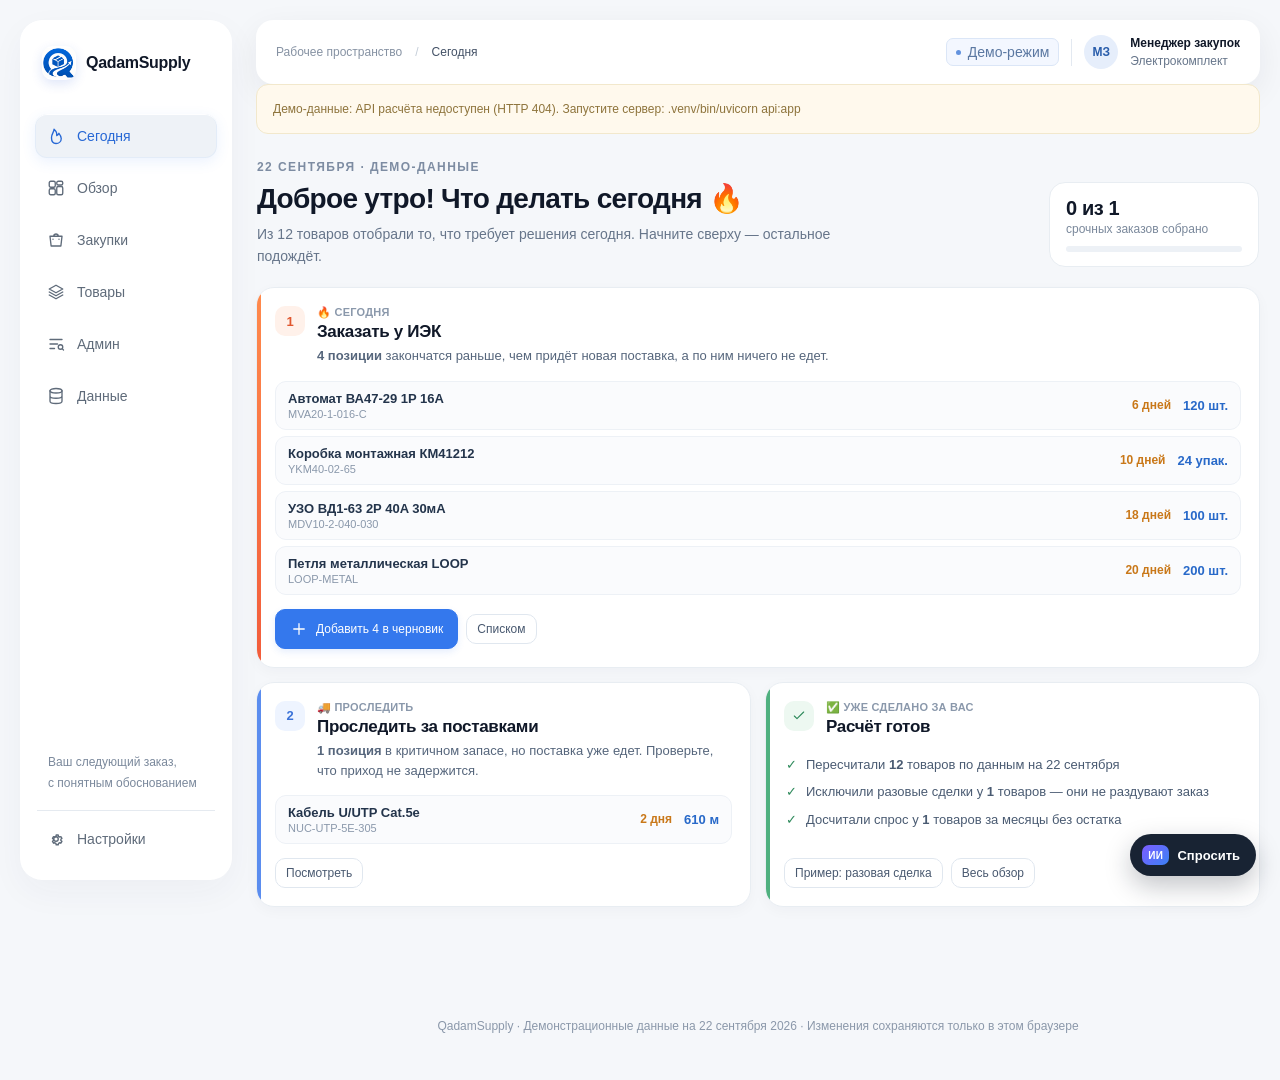
==== commit a69a2c74: "Add history check card and admin page - backtest: recompute on a 3-month-old snapshot and compare wi" ====
--- a/web/index.html
+++ b/web/index.html
@@ -10,7 +10,7 @@
 <body>
 <div class="app"><aside class="sidebar glass" aria-label="Главная навигация">
   <div class="brand"><img class="brand-logo" src="./assets/logo.png" alt="" width="34" height="34">QadamSupply</div>
-  <nav class="nav"><button class="active" data-nav="Сегодня"><svg viewBox="0 0 24 24" fill="none" stroke="currentColor" stroke-linecap="round" stroke-linejoin="round"><path d="M12 22c3.9 0 7-2.9 7-6.8 0-2.8-1.6-4.9-3.1-6.8-.6 1.6-1.6 2.6-2.9 2.9.3-3.2-.9-6.2-3.6-8.3.1 3.6-3.4 5.9-3.4 11.4C6 19 8.4 22 12 22Z"/></svg>Сегодня</button><button data-nav="Обзор"><svg viewBox="0 0 24 24" fill="none" stroke="currentColor"><rect x="3" y="3" width="8" height="8" rx="2"/><rect x="13" y="3" width="8" height="5" rx="2"/><rect x="13" y="10" width="8" height="11" rx="2"/><rect x="3" y="13" width="8" height="8" rx="2"/></svg>Обзор</button><button data-nav="Закупки"><svg viewBox="0 0 24 24" fill="none" stroke="currentColor" stroke-linecap="round" stroke-linejoin="round"><path d="M4 7h16l-1.5 13h-13zM9 7a3 3 0 0 1 6 0"/><path d="M8 11h.01M16 11h.01"/></svg>Закупки</button><button data-nav="Товары"><svg viewBox="0 0 24 24" fill="none" stroke="currentColor" stroke-linecap="round" stroke-linejoin="round"><path d="m12 3 9 5-9 5-9-5 9-5z"/><path d="m3 12 9 5 9-5M3 16l9 5 9-5"/></svg>Товары</button><button data-nav="Данные"><svg viewBox="0 0 24 24" fill="none" stroke="currentColor" stroke-linecap="round" stroke-linejoin="round"><ellipse cx="12" cy="5" rx="8" ry="3"/><path d="M4 5v14c0 1.7 3.6 3 8 3s8-1.3 8-3V5M4 12c0 1.7 3.6 3 8 3s8-1.3 8-3"/></svg>Данные</button></nav>
+  <nav class="nav"><button class="active" data-nav="Сегодня"><svg viewBox="0 0 24 24" fill="none" stroke="currentColor" stroke-linecap="round" stroke-linejoin="round"><path d="M12 22c3.9 0 7-2.9 7-6.8 0-2.8-1.6-4.9-3.1-6.8-.6 1.6-1.6 2.6-2.9 2.9.3-3.2-.9-6.2-3.6-8.3.1 3.6-3.4 5.9-3.4 11.4C6 19 8.4 22 12 22Z"/></svg>Сегодня</button><button data-nav="Обзор"><svg viewBox="0 0 24 24" fill="none" stroke="currentColor"><rect x="3" y="3" width="8" height="8" rx="2"/><rect x="13" y="3" width="8" height="5" rx="2"/><rect x="13" y="10" width="8" height="11" rx="2"/><rect x="3" y="13" width="8" height="8" rx="2"/></svg>Обзор</button><button data-nav="Закупки"><svg viewBox="0 0 24 24" fill="none" stroke="currentColor" stroke-linecap="round" stroke-linejoin="round"><path d="M4 7h16l-1.5 13h-13zM9 7a3 3 0 0 1 6 0"/><path d="M8 11h.01M16 11h.01"/></svg>Закупки</button><button data-nav="Товары"><svg viewBox="0 0 24 24" fill="none" stroke="currentColor" stroke-linecap="round" stroke-linejoin="round"><path d="m12 3 9 5-9 5-9-5 9-5z"/><path d="m3 12 9 5 9-5M3 16l9 5 9-5"/></svg>Товары</button><button data-nav="Админ"><svg viewBox="0 0 24 24" fill="none" stroke="currentColor" stroke-linecap="round" stroke-linejoin="round"><path d="M4 6h16M4 12h10M4 18h6"/><circle cx="18" cy="16" r="3"/><path d="m20.5 18.5 1.5 1.5"/></svg>Админ</button><button data-nav="Данные"><svg viewBox="0 0 24 24" fill="none" stroke="currentColor" stroke-linecap="round" stroke-linejoin="round"><ellipse cx="12" cy="5" rx="8" ry="3"/><path d="M4 5v14c0 1.7 3.6 3 8 3s8-1.3 8-3V5M4 12c0 1.7 3.6 3 8 3s8-1.3 8-3"/></svg>Данные</button></nav>
   <div class="sidebar-bottom"><div class="sidebar-note">Ваш следующий заказ,<br>с понятным обоснованием</div><button class="settings" data-action="settings"><svg viewBox="0 0 24 24" fill="none" stroke="currentColor" stroke-linecap="round" stroke-linejoin="round"><circle cx="12" cy="12" r="3"/><path d="m19.4 15 .1.1 1.4 1.1-1.4 2.4-1.7-.6a8 8 0 0 1-1.5.9l-.3 1.8h-2.8l-.3-1.8a8 8 0 0 1-1.5-.9l-1.7.6-1.4-2.4 1.4-1.1a8 8 0 0 1 0-1.8l-1.4-1.1 1.4-2.4 1.7.6a8 8 0 0 1 1.5-.9l.3-1.8h2.8l.3 1.8a8 8 0 0 1 1.5.9l1.7-.6 1.4 2.4-1.4 1.1a8 8 0 0 1 0 1.7z" transform="translate(-1 -1)"/></svg>Настройки</button></div>
 </aside><main class="main">
 <div class="toolbar glass">
--- a/web/styles.css
+++ b/web/styles.css
@@ -1,38 +1,38 @@
 
-:root{font-family:Inter,-apple-system,BlinkMacSystemFont,"Segoe UI",sans-serif;color:#101828;background:#f3f5f7;font-synthesis:none;text-rendering:optimizeLegibility;--muted:#667085;--line:#e8edf2;--blue:#3b82f6;--navy:#111827}*{box-sizing:border-box}body{margin:0;min-width:360px;background:radial-gradient(ellipse at 57% -20%,#fff 0,#f5f7f9 45%,#f1f4f7 100%);font-size:14px}.app{max-width:1680px;margin:auto;padding:16px;display:grid;grid-template-columns:220px minmax(0,1fr);gap:22px;min-height:100vh}.glass{background:rgba(255,255,255,.66);backdrop-filter:blur(18px) saturate(140%);border:1px solid rgba(255,255,255,.9);box-shadow:0 12px 40px rgba(15,23,42,.075),inset 0 1px rgba(255,255,255,.9)}.sidebar{height:calc(100vh - 32px);min-height:680px;position:sticky;top:16px;border-radius:22px;padding:20px 14px;display:flex;flex-direction:column}.brand{display:flex;align-items:center;gap:10px;padding:3px 7px 26px;font-size:16px;font-weight:690;letter-spacing:-.3px}.brand-mark{width:30px;height:30px;border-radius:10px;background:linear-gradient(145deg,#5c9bff,#3475e8);display:grid;place-items:center;color:white;box-shadow:0 5px 13px #3b82f640}.brand-mark svg{width:19px}.nav{display:grid;gap:5px}.nav button,.settings{border:0;background:transparent;color:#5f6b7a;border-radius:12px;display:flex;align-items:center;gap:12px;padding:11px 12px;text-align:left;font:inherit;font-size:14px;font-weight:500;cursor:pointer;transition:.18s}.nav button:hover,.settings:hover{background:#ffffffb5;color:#182230}.nav button.active{background:linear-gradient(125deg,#e8f1ff,#f0f6ff);color:#2768d5;box-shadow:inset 0 0 0 1px #d8e8ff}.nav svg,.settings svg{width:18px;height:18px;stroke-width:1.8}.sidebar-bottom{margin-top:auto}.sidebar-note{padding:13px 11px 17px;margin:0 2px 8px;border-bottom:1px solid #e5eaf0;color:#8490a0;font-size:12px}.settings{width:100%}.main{min-width:0;padding:2px 8px 26px}.toolbar{height:62px;border-radius:17px;padding:9px 13px;display:flex;align-items:center;gap:10px}.search{flex:1;min-width:210px;display:flex;align-items:center;gap:9px;padding:0 10px;color:#8993a1}.search input{min-width:0;border:0;background:transparent;outline:0;flex:1;font:inherit;font-size:13px;font-weight:400;color:#263445}.search input::placeholder{color:#8993a1}.search svg{width:17px}.kbd{border:1px solid #e5e9ef;background:#fff;border-radius:6px;padding:3px 6px;color:#8993a1;font-size:11px}.select-wrap{display:flex;align-items:center;gap:7px;padding:0 9px;color:#818b99;font-size:12px;white-space:nowrap}.select-wrap select,.period select{appearance:none;border:0;background:transparent;outline:0;font:inherit;font-size:12px;font-weight:500;color:#344054;padding:8px 17px 8px 0;cursor:pointer;background-image:url("data:image/svg+xml,%3Csvg xmlns='http://www.w3.org/2000/svg' width='10' height='10' viewBox='0 0 10 10'%3E%3Cpath d='m2 4 3 3 3-3' fill='none' stroke='%23667085' stroke-width='1.3'/%3E%3C/svg%3E");background-position:right center;background-repeat:no-repeat}.toolbar-right{display:flex;align-items:center;gap:12px;margin-left:auto}.icon-btn{height:36px;width:36px;border:1px solid transparent;border-radius:11px;background:transparent;color:#697586;display:grid;place-items:center;cursor:pointer;position:relative}.icon-btn:hover{background:#fff;border-color:#edf0f4}.icon-btn svg{width:18px}.bell-dot{position:absolute;top:8px;right:8px;width:6px;height:6px;border-radius:50%;background:#f79009;border:1px solid #fff}.avatar{width:34px;height:34px;border-radius:50%;background:linear-gradient(145deg,#dbeafe,#b9cdf7);display:grid;place-items:center;color:#285caa;font-size:12px;font-weight:700}.user{line-height:1.25;white-space:nowrap}.user strong{display:block;font-size:12px;font-weight:600}.user small{display:block;font-size:11px;color:var(--muted);margin-top:3px}.header{display:flex;justify-content:space-between;align-items:end;margin:27px 1px 20px}.eyebrow{color:#738093;font-size:11px;font-weight:650;letter-spacing:.08em;text-transform:uppercase;margin-bottom:6px}.header h1{font-size:25px;line-height:1.2;letter-spacing:-.65px;margin:0;font-weight:650}.header p{font-size:13px;color:var(--muted);margin:6px 0 0}.updated{color:#8590a0;font-size:12px;padding-bottom:3px}.demo{display:inline-flex;align-items:center;gap:6px;margin-left:9px;padding:4px 8px;background:#eef4ff;color:#3b6fc2;border-radius:7px;font-size:10px;font-weight:600;vertical-align:middle;letter-spacing:0}.demo i{width:5px;height:5px;border-radius:50%;background:#5c8ee0}.metrics{display:grid;grid-template-columns:repeat(4,minmax(0,1fr));gap:13px}.metric{background:rgba(255,255,255,.95);border:1px solid #e8edf2;border-radius:17px;padding:17px 18px 16px;box-shadow:0 4px 14px #0d21320a;min-height:132px;transition:transform .18s,box-shadow .18s}.metric:hover{transform:translateY(-2px);box-shadow:0 9px 22px #0d213211}.metric-top{display:flex;justify-content:space-between;align-items:center;color:#667085;font-size:12px;font-weight:520}.metric-icon{width:31px;height:31px;border-radius:10px;background:#f0f5ff;color:#5484d6;display:grid;place-items:center}.metric-icon svg{width:17px}.metric-value{font-size:29px;line-height:1.15;font-weight:650;letter-spacing:-1px;margin:12px 0 4px}.metric-foot{font-size:12px;color:#8993a1}.metric-foot .delta{color:#42916c;font-weight:600}.analytics{display:grid;grid-template-columns:minmax(0,1.95fr) minmax(290px,1fr);gap:13px;margin-top:14px}.card{background:#fff;border:1px solid #e8edf2;border-radius:18px;padding:19px 20px;box-shadow:0 4px 14px #0d213208;min-width:0}.card-heading{display:flex;align-items:flex-start;justify-content:space-between;gap:10px}.card h2{font-size:14px;letter-spacing:-.15px;margin:0;font-weight:650}.card-sub{font-size:12px;color:#8993a1;margin-top:5px}.controls{display:flex;align-items:center;gap:8px}.segment{display:flex;border:1px solid #e7ecf1;background:#f7f9fb;padding:3px;border-radius:10px}.segment button{border:0;background:none;padding:6px 9px;border-radius:7px;font:inherit;font-size:11px;font-weight:500;color:#798494;cursor:pointer}.segment button.active{background:#fff;color:#344054;box-shadow:0 1px 4px #10182816}.period{border:1px solid #e7ecf1;border-radius:9px;padding:0 9px}.period select{font-size:11px}.chart{height:187px;margin-top:13px;position:relative}.chart svg{width:100%;height:100%;overflow:visible}.gridline{stroke:#edf1f5;stroke-width:1}.axis-label{fill:#8c97a6;font-family:inherit;font-size:11px}.actual-line{fill:none;stroke:#4b87f2;stroke-width:2.5;stroke-linecap:round;stroke-linejoin:round}.forecast-line{fill:none;stroke:#4b87f2;stroke-width:2.5;stroke-dasharray:6 5;stroke-linecap:round;stroke-linejoin:round}.area{fill:url(#area)}.forecast-area{fill:url(#forecastArea)}.chart-tooltip{position:absolute;display:none;pointer-events:none;top:8px;left:52%;background:#182333;color:#fff;border-radius:9px;padding:8px 10px;font-size:11px;box-shadow:0 8px 18px #10182825;line-height:1.55}.chart-legend{display:flex;gap:17px;color:#7c8796;font-size:11px;margin-top:2px}.legend-line{display:inline-block;width:17px;border-top:2px solid #4b87f2;vertical-align:middle;margin-right:6px}.legend-line.dashed{border-top-style:dashed}.risk-body{display:flex;align-items:center;justify-content:center;gap:19px;padding:19px 0 9px}.donut{width:142px;height:142px;flex:0 0 auto;position:relative}.donut svg{width:100%;height:100%;transform:rotate(-90deg)}.donut-center{position:absolute;inset:0;display:grid;align-content:center;text-align:center}.donut-center strong{font-size:23px;letter-spacing:-.5px}.donut-center span{font-size:11px;color:#8691a0;margin-top:2px}.risk-legend{display:grid;gap:11px;min-width:112px}.risk-item{display:flex;justify-content:space-between;align-items:center;gap:13px;color:#687587;font-size:11px}.risk-label{display:flex;align-items:center;gap:7px}.risk-swatch{width:7px;height:7px;border-radius:50%}.risk-item strong{color:#344054;font-size:11px;font-weight:620}.link-btn{border:0;background:none;color:#3478e5;padding:7px 0 0;font:inherit;font-size:12px;font-weight:550;cursor:pointer}.link-btn:hover{color:#185ac1}.attention{margin-top:14px}.attention-head{display:flex;align-items:center;justify-content:space-between;margin-bottom:13px}.attention-head h2{font-size:15px;margin:0;font-weight:650}.attention-head p{margin:5px 0 0;font-size:12px;color:#8590a0}.primary-btn{border:1px solid #e4eaf0;background:#fff;border-radius:10px;padding:9px 12px;color:#445164;font:inherit;font-size:12px;font-weight:550;cursor:pointer;transition:.18s}.primary-btn:hover{border-color:#bdd3f6;background:#f8fbff;color:#2869cf}.table-wrap{overflow:auto;border:1px solid #e8edf2;border-radius:15px;background:#fff}table{border-collapse:collapse;width:100%;min-width:850px;text-align:left}thead{position:sticky;top:0;background:#f8fafc;z-index:1}th{font-size:10px;letter-spacing:.035em;font-weight:650;color:#8993a1;padding:11px 13px;border-bottom:1px solid #e9edf2;white-space:nowrap}td{padding:11px 13px;border-bottom:1px solid #f0f2f5;color:#596678;font-size:12px;white-space:nowrap}tbody tr{cursor:pointer;transition:background .15s}tbody tr:hover{background:#f8fbff}tbody tr.selected{background:#eff6ff}tbody tr:last-child td{border-bottom:0}.product{min-width:252px}.product strong{display:block;color:#253244;font-size:12px;font-weight:590}.product small{display:block;margin-top:4px;color:#929cab;font-size:10px}.supplier-cell{color:#667085}.order{font-weight:650;color:#36475d}.risk-badge{display:inline-flex;align-items:center;gap:6px;font-size:11px;font-weight:570;padding:5px 8px;border-radius:7px}.risk-badge:before{content:"";width:6px;height:6px;border-radius:50%;background:currentColor}.critical{color:#c5413d;background:#fff0ef}.high{color:#c97819;background:#fff5e9}.medium{color:#a47b13;background:#fff9e8}.low{color:#32825d;background:#edf8f1}.planned{color:#657386;background:#f0f3f6}.suppliers-section{margin-top:17px}.supplier-heading{display:flex;align-items:center;justify-content:space-between;margin:0 2px 11px}.supplier-heading h2{font-size:13px;margin:0;font-weight:650}.supplier-heading span{font-size:11px;color:#929cab}.supplier-cards{display:grid;grid-template-columns:repeat(2,minmax(0,1fr));gap:12px}.supplier-card{background:#fff;border:1px solid #e8edf2;border-radius:15px;padding:14px 16px;display:flex;align-items:center;gap:15px}.supplier-logo{width:38px;height:38px;flex:0 0 auto;border-radius:12px;display:grid;place-items:center;background:#f0f5ff;color:#3e78d7;font-weight:750;font-size:12px}.supplier-logo.se{background:#f0f7f4;color:#348465}.supplier-info{min-width:140px}.supplier-info strong{font-size:12px;font-weight:650}.supplier-info small{display:block;color:#929cab;font-size:10px;margin-top:4px}.supplier-stats{display:flex;gap:20px;margin-left:auto}.supplier-stat strong{display:block;font-size:13px;font-weight:650;color:#354255}.supplier-stat small{display:block;font-size:10px;color:#8d98a6;margin-top:3px;white-space:nowrap}.footer-note{text-align:center;color:#a0a9b5;font-size:10px;margin:15px 0 0}.toast{position:fixed;left:50%;bottom:24px;transform:translate(-50%,16px);opacity:0;pointer-events:none;background:#182333;color:#fff;padding:11px 15px;border-radius:11px;font-size:12px;box-shadow:0 9px 25px #10182830;transition:.22s;z-index:5}.toast.show{opacity:1;transform:translate(-50%,0)}
+:root{font-family:Inter,-apple-system,BlinkMacSystemFont,"Segoe UI",sans-serif;color:#101828;background:#f3f5f7;font-synthesis:none;text-rendering:optimizeLegibility;--muted:#667085;--line:#e8edf2;--blue:#3b82f6;--navy:#111827}*{box-sizing:border-box}body{margin:0;min-width:360px;background:#f5f7fa;font-size:14px}.app{max-width:1680px;margin:auto;padding:16px;display:grid;grid-template-columns:220px minmax(0,1fr);gap:22px;min-height:100vh}.glass{background:rgba(255,255,255,.66);border:1px solid rgba(255,255,255,.9);box-shadow:0 12px 40px rgba(15,23,42,.075),inset 0 1px rgba(255,255,255,.9)}.sidebar{height:calc(100vh - 32px);min-height:680px;position:sticky;top:16px;border-radius:22px;padding:20px 14px;display:flex;flex-direction:column}.brand{display:flex;align-items:center;gap:10px;padding:3px 7px 26px;font-size:16px;font-weight:600;letter-spacing:-.3px}.brand-mark{width:30px;height:30px;border-radius:10px;background:#1f2937;display:grid;place-items:center;color:white;box-shadow:none}.brand-mark svg{width:19px}.nav{display:grid;gap:5px}.nav button,.settings{border:0;background:transparent;color:#5f6b7a;border-radius:12px;display:flex;align-items:center;gap:12px;padding:11px 12px;text-align:left;font:inherit;font-size:14px;font-weight:500;cursor:pointer;transition:.18s}.nav button:hover,.settings:hover{background:#ffffffb5;color:#182230}.nav button.active{background:#eef2f7;color:#2768d5;box-shadow:inset 0 0 0 1px #d8e8ff}.nav svg,.settings svg{width:18px;height:18px;stroke-width:1.8}.sidebar-bottom{margin-top:auto}.sidebar-note{padding:13px 11px 17px;margin:0 2px 8px;border-bottom:1px solid #e5eaf0;color:#8490a0;font-size:12px}.settings{width:100%}.main{min-width:0;padding:2px 8px 26px}.toolbar{height:62px;border-radius:17px;padding:9px 13px;display:flex;align-items:center;gap:10px}.search{flex:1;min-width:210px;display:flex;align-items:center;gap:9px;padding:0 10px;color:#8993a1}.search input{min-width:0;border:0;background:transparent;outline:0;flex:1;font:inherit;font-size:14px;font-weight:400;color:#263445}.search input::placeholder{color:#8993a1}.search svg{width:17px}.kbd{border:1px solid #e5e9ef;background:#fff;border-radius:6px;padding:3px 6px;color:#8993a1;font-size:12px}.select-wrap{display:flex;align-items:center;gap:7px;padding:0 9px;color:#818b99;font-size:12px;white-space:nowrap}.select-wrap select,.period select{appearance:none;border:0;background:transparent;outline:0;font:inherit;font-size:12px;font-weight:500;color:#344054;padding:8px 17px 8px 0;cursor:pointer;background-image:url("data:image/svg+xml,%3Csvg xmlns='http://www.w3.org/2000/svg' width='10' height='10' viewBox='0 0 10 10'%3E%3Cpath d='m2 4 3 3 3-3' fill='none' stroke='%23667085' stroke-width='1.3'/%3E%3C/svg%3E");background-position:right center;background-repeat:no-repeat}.toolbar-right{display:flex;align-items:center;gap:12px;margin-left:auto}.icon-btn{height:36px;width:36px;border:1px solid transparent;border-radius:11px;background:transparent;color:#697586;display:grid;place-items:center;cursor:pointer;position:relative}.icon-btn:hover{background:#fff;border-color:#edf0f4}.icon-btn svg{width:18px}.bell-dot{position:absolute;top:8px;right:8px;width:6px;height:6px;border-radius:50%;background:#f79009;border:1px solid #fff}.avatar{width:34px;height:34px;border-radius:50%;background:#e9edf3;display:grid;place-items:center;color:#285caa;font-size:12px;font-weight:600}.user{line-height:1.25;white-space:nowrap}.user strong{display:block;font-size:12px;font-weight:600}.user small{display:block;font-size:12px;color:var(--muted);margin-top:3px}.header{display:flex;justify-content:space-between;align-items:end;margin:27px 1px 20px}.eyebrow{color:#738093;font-size:12px;font-weight:600;letter-spacing:.08em;text-transform:uppercase;margin-bottom:6px}.header h1{font-size:28px;line-height:1.2;letter-spacing:-.65px;margin:0;font-weight:600}.header p{font-size:14px;color:var(--muted);margin:6px 0 0}.updated{color:#8590a0;font-size:12px;padding-bottom:3px}.demo{display:inline-flex;align-items:center;gap:6px;margin-left:9px;padding:4px 8px;background:#eef4ff;color:#3b6fc2;border-radius:7px;font-size:12px;font-weight:600;vertical-align:middle;letter-spacing:0}.demo i{width:5px;height:5px;border-radius:50%;background:#5c8ee0}.metrics{display:grid;grid-template-columns:repeat(4,minmax(0,1fr));gap:13px}.metric{background:rgba(255,255,255,.95);border:1px solid #e8edf2;border-radius:17px;padding:17px 18px 16px;box-shadow:0 4px 14px #0d21320a;min-height:132px;transition:transform .18s,box-shadow .18s}.metric:hover{transform:translateY(-2px);box-shadow:0 9px 22px #0d213211}.metric-top{display:flex;justify-content:space-between;align-items:center;color:#667085;font-size:12px;font-weight:500}.metric-icon{width:31px;height:31px;border-radius:10px;background:#f0f5ff;color:#5484d6;display:grid;place-items:center}.metric-icon svg{width:17px}.metric-value{font-size:28px;line-height:1.15;font-weight:600;letter-spacing:-1px;margin:12px 0 4px}.metric-foot{font-size:12px;color:#8993a1}.metric-foot .delta{color:#42916c;font-weight:600}.analytics{display:grid;grid-template-columns:minmax(0,1.95fr) minmax(290px,1fr);gap:13px;margin-top:14px}.card{background:#fff;border:1px solid #e8edf2;border-radius:18px;padding:19px 20px;box-shadow:0 4px 14px #0d213208;min-width:0}.card-heading{display:flex;align-items:flex-start;justify-content:space-between;gap:10px}.card h2{font-size:14px;letter-spacing:-.15px;margin:0;font-weight:600}.card-sub{font-size:12px;color:#8993a1;margin-top:5px}.controls{display:flex;align-items:center;gap:8px}.segment{display:flex;border:1px solid #e7ecf1;background:#f7f9fb;padding:3px;border-radius:10px}.segment button{border:0;background:none;padding:6px 9px;border-radius:7px;font:inherit;font-size:12px;font-weight:500;color:#798494;cursor:pointer}.segment button.active{background:#fff;color:#344054;box-shadow:0 1px 4px #10182816}.period{border:1px solid #e7ecf1;border-radius:9px;padding:0 9px}.period select{font-size:12px}.chart{height:187px;margin-top:13px;position:relative}.chart svg{width:100%;height:100%;overflow:visible}.gridline{stroke:#edf1f5;stroke-width:1}.axis-label{fill:#8c97a6;font-family:inherit;font-size:12px}.actual-line{fill:none;stroke:#4b87f2;stroke-width:2.5;stroke-linecap:round;stroke-linejoin:round}.forecast-line{fill:none;stroke:#4b87f2;stroke-width:2.5;stroke-dasharray:6 5;stroke-linecap:round;stroke-linejoin:round}.area{fill:url(#area)}.forecast-area{fill:url(#forecastArea)}.chart-tooltip{position:absolute;display:none;pointer-events:none;top:8px;left:52%;background:#182333;color:#fff;border-radius:9px;padding:8px 10px;font-size:12px;box-shadow:0 8px 18px #10182825;line-height:1.55}.chart-legend{display:flex;gap:17px;color:#7c8796;font-size:12px;margin-top:2px}.legend-line{display:inline-block;width:17px;border-top:2px solid #4b87f2;vertical-align:middle;margin-right:6px}.legend-line.dashed{border-top-style:dashed}.risk-body{display:flex;align-items:center;justify-content:center;gap:19px;padding:19px 0 9px}.donut{width:142px;height:142px;flex:0 0 auto;position:relative}.donut svg{width:100%;height:100%;transform:rotate(-90deg)}.donut-center{position:absolute;inset:0;display:grid;align-content:center;text-align:center}.donut-center strong{font-size:20px;letter-spacing:-.5px}.donut-center span{font-size:12px;color:#8691a0;margin-top:2px}.risk-legend{display:grid;gap:11px;min-width:112px}.risk-item{display:flex;justify-content:space-between;align-items:center;gap:13px;color:#687587;font-size:12px}.risk-label{display:flex;align-items:center;gap:7px}.risk-swatch{width:7px;height:7px;border-radius:50%}.risk-item strong{color:#344054;font-size:12px;font-weight:600}.link-btn{border:0;background:none;color:#3478e5;padding:7px 0 0;font:inherit;font-size:12px;font-weight:500;cursor:pointer}.link-btn:hover{color:#185ac1}.attention{margin-top:14px}.attention-head{display:flex;align-items:center;justify-content:space-between;margin-bottom:13px}.attention-head h2{font-size:14px;margin:0;font-weight:600}.attention-head p{margin:5px 0 0;font-size:12px;color:#8590a0}.primary-btn{border:1px solid #e4eaf0;background:#fff;border-radius:10px;padding:9px 12px;color:#445164;font:inherit;font-size:12px;font-weight:500;cursor:pointer;transition:.18s}.primary-btn:hover{border-color:#bdd3f6;background:#f8fbff;color:#2869cf}.table-wrap{overflow:auto;border:1px solid #e8edf2;border-radius:15px;background:#fff}table{border-collapse:collapse;width:100%;min-width:850px;text-align:left}thead{position:sticky;top:0;background:#f8fafc;z-index:1}th{font-size:12px;letter-spacing:.035em;font-weight:600;color:#8993a1;padding:11px 13px;border-bottom:1px solid #e9edf2;white-space:nowrap}td{padding:11px 13px;border-bottom:1px solid #f0f2f5;color:#596678;font-size:12px;white-space:nowrap}tbody tr{cursor:pointer;transition:background .15s}tbody tr:hover{background:#f8fbff}tbody tr.selected{background:#eff6ff}tbody tr:last-child td{border-bottom:0}.product{min-width:252px}.product strong{display:block;color:#253244;font-size:12px;font-weight:500}.product small{display:block;margin-top:4px;color:#929cab;font-size:12px}.supplier-cell{color:#667085}.order{font-weight:600;color:#36475d}.risk-badge{display:inline-flex;align-items:center;gap:6px;font-size:12px;font-weight:500;padding:5px 8px;border-radius:7px}.risk-badge:before{content:"";width:6px;height:6px;border-radius:50%;background:currentColor}.critical{color:#c5413d;background:#fff0ef}.high{color:#c97819;background:#fff5e9}.medium{color:#a47b13;background:#fff9e8}.low{color:#32825d;background:#edf8f1}.planned{color:#657386;background:#f0f3f6}.suppliers-section{margin-top:17px}.supplier-heading{display:flex;align-items:center;justify-content:space-between;margin:0 2px 11px}.supplier-heading h2{font-size:14px;margin:0;font-weight:600}.supplier-heading span{font-size:12px;color:#929cab}.supplier-cards{display:grid;grid-template-columns:repeat(2,minmax(0,1fr));gap:12px}.supplier-card{background:#fff;border:1px solid #e8edf2;border-radius:15px;padding:14px 16px;display:flex;align-items:center;gap:15px}.supplier-logo{width:38px;height:38px;flex:0 0 auto;border-radius:12px;display:grid;place-items:center;background:#f0f5ff;color:#3e78d7;font-weight:600;font-size:12px}.supplier-logo.se{background:#f0f7f4;color:#348465}.supplier-info{min-width:140px}.supplier-info strong{font-size:12px;font-weight:600}.supplier-info small{display:block;color:#929cab;font-size:12px;margin-top:4px}.supplier-stats{display:flex;gap:20px;margin-left:auto}.supplier-stat strong{display:block;font-size:14px;font-weight:600;color:#354255}.supplier-stat small{display:block;font-size:12px;color:#8d98a6;margin-top:3px;white-space:nowrap}.footer-note{text-align:center;color:#a0a9b5;font-size:12px;margin:15px 0 0}.toast{position:fixed;left:50%;bottom:24px;transform:translate(-50%,16px);opacity:0;pointer-events:none;background:#182333;color:#fff;padding:11px 15px;border-radius:11px;font-size:12px;box-shadow:0 9px 25px #10182830;transition:.22s;z-index:5}.toast.show{opacity:1;transform:translate(-50%,0)}
 @media(max-width:1100px){.app{grid-template-columns:70px minmax(0,1fr);gap:15px;padding:12px}.sidebar{height:calc(100vh - 24px);top:12px;align-items:center;padding:17px 9px}.brand{padding:2px 0 27px;font-size:0}.brand-mark{width:34px;height:34px}.nav button,.settings{width:47px;height:44px;justify-content:center;padding:0;font-size:0}.nav button svg,.settings svg{width:19px}.sidebar-note{display:none}.main{padding:2px 2px 24px}.toolbar{gap:5px}.select-wrap{gap:4px;padding:0 5px}.user{display:none}.toolbar-right{margin-left:3px}.analytics{grid-template-columns:minmax(0,1.6fr) minmax(270px,1fr)}.supplier-stats{gap:12px}}
-@media(max-width:760px){.app{display:block;padding:10px}.sidebar{position:fixed;z-index:4;left:10px;right:10px;top:auto;bottom:10px;width:auto;height:60px;min-height:0;padding:6px 8px;border-radius:18px;flex-direction:row;justify-content:center}.brand,.sidebar-bottom{display:none}.nav{display:flex;width:100%;justify-content:space-around;gap:4px}.nav button{width:56px;height:46px;flex-direction:column;gap:2px;font-size:9px;padding:4px}.nav button svg{width:17px;height:17px}.main{padding:0 0 83px}.toolbar{height:auto;min-height:54px;padding:8px 9px;gap:4px}.search{min-width:0;padding:0 5px}.search input{font-size:12px}.kbd,.select-wrap .label,.select-wrap:nth-of-type(3){display:none}.select-wrap{padding:0 5px}.toolbar-right{gap:2px;margin-left:0}.avatar{width:30px;height:30px}.icon-btn{width:32px}.header{margin:22px 1px 16px;align-items:flex-start;gap:10px}.header h1{font-size:22px}.updated{max-width:115px;text-align:right;font-size:10px;line-height:1.45}.metrics{grid-template-columns:repeat(2,minmax(0,1fr));gap:9px}.metric{padding:14px;min-height:119px}.metric-value{font-size:26px}.analytics{grid-template-columns:1fr;gap:10px;margin-top:10px}.card{padding:16px}.chart{height:180px}.risk-body{justify-content:flex-start;padding-left:12%;gap:28px}.attention{margin-top:10px}.attention-head{align-items:flex-end}.attention-head p{max-width:230px;line-height:1.4}.primary-btn{padding:8px 9px;font-size:11px}.supplier-cards{grid-template-columns:1fr}.supplier-card{padding:13px}.supplier-stats{gap:17px}.footer-note{padding-bottom:3px}}
-@media(max-width:420px){.select-wrap{display:none}.risk-body{padding-left:4%;gap:20px}.donut{width:132px;height:132px}.risk-legend{gap:9px}.supplier-info{min-width:112px}.supplier-stats{gap:10px}.supplier-stat small{font-size:9px}.updated{max-width:92px}}
+@media(max-width:760px){.app{display:block;padding:10px}.sidebar{position:fixed;z-index:4;left:10px;right:10px;top:auto;bottom:10px;width:auto;height:60px;min-height:0;padding:6px 8px;border-radius:18px;flex-direction:row;justify-content:center}.brand,.sidebar-bottom{display:none}.nav{display:flex;width:100%;justify-content:space-around;gap:4px}.nav button{width:56px;height:46px;flex-direction:column;gap:2px;font-size:12px;padding:4px}.nav button svg{width:17px;height:17px}.main{padding:0 0 83px}.toolbar{height:auto;min-height:54px;padding:8px 9px;gap:4px}.search{min-width:0;padding:0 5px}.search input{font-size:12px}.kbd,.select-wrap .label,.select-wrap:nth-of-type(3){display:none}.select-wrap{padding:0 5px}.toolbar-right{gap:2px;margin-left:0}.avatar{width:30px;height:30px}.icon-btn{width:32px}.header{margin:22px 1px 16px;align-items:flex-start;gap:10px}.header h1{font-size:20px}.updated{max-width:115px;text-align:right;font-size:12px;line-height:1.45}.metrics{grid-template-columns:repeat(2,minmax(0,1fr));gap:9px}.metric{padding:14px;min-height:119px}.metric-value{font-size:28px}.analytics{grid-template-columns:1fr;gap:10px;margin-top:10px}.card{padding:16px}.chart{height:180px}.risk-body{justify-content:flex-start;padding-left:12%;gap:28px}.attention{margin-top:10px}.attention-head{align-items:flex-end}.attention-head p{max-width:230px;line-height:1.4}.primary-btn{padding:8px 9px;font-size:12px}.supplier-cards{grid-template-columns:1fr}.supplier-card{padding:13px}.supplier-stats{gap:17px}.footer-note{padding-bottom:3px}}
+@media(max-width:420px){.select-wrap{display:none}.risk-body{padding-left:4%;gap:20px}.donut{width:132px;height:132px}.risk-legend{gap:9px}.supplier-info{min-width:112px}.supplier-stats{gap:10px}.supplier-stat small{font-size:12px}.updated{max-width:92px}}
 
 /* Liquid Glass: keep translucent depth on navigation and compact controls only. */
-.glass{background:linear-gradient(145deg,rgba(255,255,255,.78),rgba(255,255,255,.51));backdrop-filter:blur(24px) saturate(165%);-webkit-backdrop-filter:blur(24px) saturate(165%);border-color:rgba(255,255,255,.84);box-shadow:0 14px 42px rgba(15,23,42,.085),inset 0 1px 0 rgba(255,255,255,.96),inset 0 -1px 0 rgba(255,255,255,.25)}
-.sidebar.glass{background:linear-gradient(155deg,rgba(255,255,255,.79),rgba(244,248,253,.51))}
-.toolbar.glass{background:linear-gradient(110deg,rgba(255,255,255,.83),rgba(255,255,255,.57));box-shadow:0 10px 32px rgba(15,23,42,.065),inset 0 1px 0 rgba(255,255,255,.98),inset 0 -1px 0 rgba(255,255,255,.35)}
-.nav button.active{background:linear-gradient(135deg,rgba(255,255,255,.84),rgba(218,234,255,.72));border:1px solid rgba(255,255,255,.9);backdrop-filter:blur(16px) saturate(150%);-webkit-backdrop-filter:blur(16px) saturate(150%);box-shadow:0 4px 14px rgba(59,130,246,.10),inset 0 1px 0 rgba(255,255,255,.95),inset 0 0 0 1px rgba(59,130,246,.06)}
-.segment{background:rgba(236,241,247,.48);backdrop-filter:blur(16px) saturate(150%);-webkit-backdrop-filter:blur(16px) saturate(150%);border-color:rgba(255,255,255,.88);box-shadow:inset 0 1px 2px rgba(16,24,40,.045),inset 0 1px 0 rgba(255,255,255,.8)}
-.segment button.active{background:linear-gradient(145deg,rgba(255,255,255,.98),rgba(255,255,255,.76));border:1px solid rgba(255,255,255,.95);box-shadow:0 2px 7px rgba(16,24,40,.10),inset 0 1px 0 #fff}
-.period,.select-wrap{border:1px solid rgba(255,255,255,.9);border-radius:10px;background:rgba(255,255,255,.43);backdrop-filter:blur(14px) saturate(145%);-webkit-backdrop-filter:blur(14px) saturate(145%);box-shadow:inset 0 1px 0 rgba(255,255,255,.9)}
-.icon-btn:hover{background:rgba(255,255,255,.65);border-color:rgba(255,255,255,.95);backdrop-filter:blur(12px);box-shadow:0 3px 10px rgba(16,24,40,.07),inset 0 1px 0 white}
+.glass{background:#ffffff;border-color:rgba(255,255,255,.84);box-shadow:0 14px 42px rgba(15,23,42,.085),inset 0 1px 0 rgba(255,255,255,.96),inset 0 -1px 0 rgba(255,255,255,.25)}
+.sidebar.glass{background:#ffffff}
+.toolbar.glass{background:#ffffff;box-shadow:0 10px 32px rgba(15,23,42,.065),inset 0 1px 0 rgba(255,255,255,.98),inset 0 -1px 0 rgba(255,255,255,.35)}
+.nav button.active{background:#eef2f7;border:1px solid rgba(255,255,255,.9);box-shadow:0 4px 14px rgba(59,130,246,.10),inset 0 1px 0 rgba(255,255,255,.95),inset 0 0 0 1px rgba(59,130,246,.06)}
+.segment{background:rgba(236,241,247,.48);border-color:rgba(255,255,255,.88);box-shadow:inset 0 1px 2px rgba(16,24,40,.045),inset 0 1px 0 rgba(255,255,255,.8)}
+.segment button.active{background:#ffffff;border:1px solid rgba(255,255,255,.95);box-shadow:0 2px 7px rgba(16,24,40,.10),inset 0 1px 0 #fff}
+.period,.select-wrap{border:1px solid rgba(255,255,255,.9);border-radius:10px;background:rgba(255,255,255,.43);box-shadow:inset 0 1px 0 rgba(255,255,255,.9)}
+.icon-btn:hover{background:rgba(255,255,255,.65);border-color:rgba(255,255,255,.95);box-shadow:0 3px 10px rgba(16,24,40,.07),inset 0 1px 0 white}
 
 
 /* QadamSupply — a single visual language for navigation, decisions and data. */
 :root{--blue:#3478ed;--muted:#66758a;--line:#e7edf3;font-variant-numeric:tabular-nums}
-body{background:radial-gradient(ellipse at 0 5%,#e3ecfa80,transparent 35%),radial-gradient(ellipse at 95% 0,#e7edf580,transparent 38%),#f5f7fa;font-size:14px}
+body{background:#f5f7fa;font-size:14px}
 button,input,select,textarea{font:inherit}button{cursor:pointer}button:disabled{cursor:not-allowed;opacity:.5}button:focus-visible,a:focus-visible,input:focus-visible,select:focus-visible,textarea:focus-visible{outline:3px solid #8eb6fb;outline-offset:3px}button svg{pointer-events:none}svg.icon{width:18px;height:18px;fill:none;stroke:currentColor;stroke-width:1.7;stroke-linecap:round;stroke-linejoin:round;flex-shrink:0}
-.app{grid-template-columns:212px minmax(0,1fr);gap:24px;padding:20px;max-width:1680px}.sidebar{top:20px;height:calc(100vh - 40px);min-height:550px;padding-top:22px}.main{padding:0 0 24px}.sidebar-note{font-size:12px;line-height:1.7;color:#7b899c}.brand{padding-bottom:34px}.nav{gap:8px}.nav button{min-height:44px}.nav button.active{border:0}.glass{background:linear-gradient(135deg,#ffffffd6,#ffffff8f);box-shadow:0 12px 35px #2539570b,inset 0 1px 0 #fff;backdrop-filter:blur(24px) saturate(150%);-webkit-backdrop-filter:blur(24px) saturate(150%)}
-.toolbar{height:64px;padding:12px 19px}.breadcrumb{display:flex;align-items:center;gap:13px;font-size:12px;color:#8692a3}.breadcrumb strong{font-weight:550;color:#435166}.crumb-divider{color:#c4cdd8}.toolbar-right{margin-left:auto}.toolbar-divider{width:1px;height:27px;background:#e3e9f1}.mode-pill{display:inline-flex;align-items:center;gap:7px;padding:5px 9px;border:1px solid #dce7f7;border-radius:7px;color:#5b78a2;font-size:11px;background:#f3f7ff}.mode-pill i{height:5px;width:5px;background:#6292de;border-radius:50%}.user small{font-size:11px}.avatar{font-size:11px;background:#e6eefb}
-.header{align-items:center;margin:29px 0 22px}.header h1{font-size:28px;letter-spacing:-.8px;font-weight:650}.header p{font-size:13px;line-height:1.6;color:#718095}.eyebrow{font-size:10px;letter-spacing:.12em;color:#7d8ca2;margin-bottom:8px}.header-actions{display:flex;gap:10px;align-items:center}.btn{border:1px solid #e0e7ef;border-radius:10px;padding:10px 14px;display:inline-flex;align-items:center;justify-content:center;gap:8px;font-size:12px;font-weight:550;background:#fff;color:#495970;white-space:nowrap;transition:background .18s,border-color .18s,box-shadow .18s}.btn:hover{background:#f7faff;border-color:#c5d6ee}.btn.primary{background:#3478ed;border-color:#3478ed;color:#fff;box-shadow:0 3px 7px #3478ed20}.btn.primary:hover{background:#286add}.btn.danger{color:#b45351;background:#fff8f7;border-color:#f3dddd}.btn.small{padding:7px 10px;font-size:12px}.btn.text{background:transparent;border-color:transparent;color:#3478ed}.icon-btn{border:1px solid #e5ebf2;background:#fff;flex-shrink:0}.metric{box-shadow:0 2px 5px #172e4503;min-height:126px;padding:16px 18px;text-align:left;appearance:none;color:inherit}.metric:hover{transform:none;box-shadow:0 3px 12px #172e4509;border-color:#d2deed}.metric-top{font-size:12px}.metric-value{font-size:30px;margin:11px 0 6px}.metric-foot{font-size:12px;color:#7b889b}.metric-icon{height:28px;width:28px;background:#f2f6fc}.metric-icon.warn{background:#fff5eb;color:#c67e37}.metric-icon.good{background:#eff8f3;color:#468e6a}.metric-icon.blue{background:#edf4ff;color:#5688da}
-.card{box-shadow:0 2px 5px #172e4503;padding:19px 20px;border-radius:16px}.card h2{font-size:15px}.card-sub{font-size:12px;color:#76869a;line-height:1.6}.analytics{grid-template-columns:minmax(0,1.8fr) minmax(270px,1fr);gap:14px;margin-top:16px}.mini-select{font-size:12px;border:1px solid #e5ebf2;border-radius:8px;padding:7px 9px;background:#f9fbfd;color:#52647c;max-width:220px}.plot{margin-top:12px;position:relative}.plot svg{width:100%;height:177px;display:block;overflow:visible}.plot .plot-label{font-size:10px;fill:#7c8da4}.chart-legend{font-size:11px;gap:14px;flex-wrap:wrap;color:#66768c}.chart-legend span{display:flex;align-items:center;gap:5px}.key{height:3px;width:16px;background:#3478ed;display:inline-block;border-radius:4px}.key.raw{background:#b0bccd}.key.forecast{background:repeating-linear-gradient(to right,#55a481 0 4px,transparent 4px 7px)}.risk-body{gap:22px;padding:20px 0 12px}.donut{width:124px;height:124px;border-radius:50%;display:grid;place-items:center}.donut:after{content:'';position:absolute;inset:14px;border-radius:50%;background:white}.donut-center{z-index:1}.donut-center strong{font-size:27px;font-weight:600}.risk-item{font-size:12px}.risk-item strong{font-size:12px}.risk-filter{border:0;background:transparent;padding:3px 0;text-align:left;width:100%;border-radius:4px}.risk-filter:hover .risk-label{color:#3478ed}.card-bottom{display:flex;align-items:center;justify-content:space-between;border-top:1px solid #edf1f6;padding-top:10px;margin-top:4px;font-size:11px;color:#8492a5}.attention{margin-top:24px}.attention-head{margin-bottom:14px}.attention-head h2{font-size:16px}.attention-head p{font-size:12px;color:#76859a}.table-wrap{border-radius:14px}table{min-width:780px}th{text-transform:none;letter-spacing:0;font-size:11px;color:#75859a;font-weight:500;padding:12px 15px;background:#f8fafc}td{font-size:12px;padding:13px 15px;color:#596b83}.product{min-width:250px}.product strong{font-size:13px;font-weight:550;color:#23344b}.product small{font-size:11px;color:#8190a4;line-height:1.5}.num{text-align:right}.order{color:#2869c9;font-weight:650}.risk-badge{font-size:11px;white-space:nowrap}.product-open{border:0;background:none;text-align:left;padding:0;display:block;width:100%;color:inherit}.product-open:hover strong{color:#3478ed}.row-arrow{color:#9cacc0}.table-info{font-size:11px;color:#8795a8;padding:11px 16px;border-top:1px solid #edf1f6;background:#fbfcfe}.quality-dot{display:inline-flex;align-items:center;gap:5px;font-size:11px;color:#a67b3d;margin-top:5px}.quality-dot:before{content:'';width:5px;height:5px;border-radius:50%;background:#d8a455}.supplier-cards{gap:14px}.supplier-card{padding:16px;gap:12px;flex-wrap:wrap}.supplier-info{min-width:110px}.supplier-stats{gap:22px}.supplier-info small,.supplier-stat small{font-size:11px;color:#7a8a9f}.supplier-stat strong{font-size:15px}.supplier-heading h2{font-size:14px}.supplier-heading span{font-size:12px}.footer-note{font-size:11px;color:#8b98aa;margin-top:25px;line-height:1.7}.context-note{font-size:12px;line-height:1.6;color:#78879b;display:flex;gap:8px;align-items:center;margin-top:12px}.context-note svg{width:15px}
-.tabs{display:flex;gap:24px;border-bottom:1px solid #e1e7ef;margin-bottom:22px}.tab{border:0;background:none;color:#8090a4;font-size:13px;padding:0 0 13px;position:relative}.tab.active{color:#266bd8;font-weight:600}.tab.active:after{content:'';position:absolute;bottom:-1px;left:0;right:0;height:2px;background:#3478ed;border-radius:2px}.count{font-size:11px;padding:2px 6px;margin-left:5px;border-radius:5px;background:#eef3fa;color:#6a83a7}.filters{display:flex;gap:10px;align-items:center;flex-wrap:wrap;margin-bottom:16px}.filter-search{display:flex;align-items:center;gap:9px;background:white;border:1px solid #e1e8f0;border-radius:10px;padding:10px 12px;min-width:230px;flex:1;max-width:380px;color:#8a9ab0}.filter-search input{width:100%;border:0;background:none;outline:0;font-size:12px;color:#34475f}.filters select{border:1px solid #e1e8f0;border-radius:9px;padding:10px 12px;background:#fff;color:#52647a;font-size:12px;max-width:200px}.chips{display:flex;gap:6px;flex-wrap:wrap;margin-bottom:17px}.chip{border:1px solid transparent;background:transparent;color:#74849a;font-size:12px;padding:8px 12px;border-radius:8px}.chip.active{background:#edf4ff;color:#2b6fda;border-color:#dce8fc}.chip:hover{background:#eef3f9}.check-cell{width:36px;padding-right:0}input[type=checkbox]{width:15px;height:15px;accent-color:#3478ed;cursor:pointer}input[type=number]{font-variant-numeric:tabular-nums}.empty{padding:54px 24px;text-align:center;background:white;border:1px dashed #dce5f0;border-radius:16px;color:#77869a}.empty .empty-icon{display:grid;place-items:center;margin:0 auto 15px;width:50px;height:50px;border-radius:16px;background:#f0f5fc;color:#7a9cca}.empty h2{font-size:17px;color:#3d5068;font-weight:550;margin:0 0 8px}.empty p{font-size:13px;line-height:1.8;margin:0 auto 18px;max-width:360px}.floating-selection{position:sticky;bottom:24px;margin:20px auto 0;padding:11px 13px 11px 20px;border-radius:15px;display:flex;align-items:center;gap:16px;max-width:500px;z-index:3;border:1px solid #fff;box-shadow:0 12px 35px #29477920}.floating-selection strong{font-size:13px;margin-right:auto}.check-note{font-size:11px;color:#7b8b9e}
-.notice{display:flex;align-items:flex-start;gap:11px;background:#fff9ed;border:1px solid #f2e8cc;border-radius:12px;padding:14px 16px;color:#8e743c;font-size:12px;line-height:1.7;margin-bottom:20px}.notice strong{display:block;font-weight:600;color:#87682c}.notice.info{background:#f1f6fe;border-color:#e1eafa;color:#5f7b9e}.notice.info strong{color:#466587}.draft-layout{display:grid;grid-template-columns:minmax(0,1fr) 265px;gap:20px;align-items:start}.draft-group{margin-bottom:20px}.draft-group-header{display:flex;align-items:center;gap:10px;margin-bottom:11px}.draft-group-header h2{font-size:15px;margin:0}.draft-line{padding:18px;background:#fff;border:1px solid #e4ebf3;border-radius:12px;margin-bottom:8px;display:flex;gap:16px;align-items:center}.draft-line .line-details{flex:1;min-width:0}.draft-line strong{font-size:13px;font-weight:550;display:block}.draft-line small{font-size:11px;line-height:1.6;color:#7d8da2;display:block;margin-top:4px}.qty{display:flex;gap:7px;align-items:center;flex-shrink:0;font-size:12px;color:#7b8aa0}.qty input{width:84px;border:1px solid #dce6f1;border-radius:8px;padding:9px;text-align:right;background:#fff;color:#344961}.summary{position:sticky;top:24px}.summary h2{margin-bottom:20px}.summary-row{display:flex;justify-content:space-between;margin:14px 0;font-size:12px;color:#73839a}.summary-row strong{color:#334a66;font-weight:600}.summary .btn{width:100%;margin-top:8px}.summary p{font-size:11px;line-height:1.7;color:#7b8ba2}.edited{color:#bb8538!important}.approved-banner{background:#eff8f3;color:#43876b;border:1px solid #d8eee2;border-radius:12px;padding:15px 18px;margin-bottom:20px;font-size:13px;line-height:1.7}.approved-banner strong{display:block}.section-label{font-size:11px;letter-spacing:.08em;text-transform:uppercase;color:#8897a9;margin:24px 0 12px}.source-card{display:flex;gap:14px;padding:20px;background:#fff;border:1px solid #e3eaf2;border-radius:14px;margin-bottom:10px;align-items:flex-start}.source-icon{width:42px;height:42px;border-radius:12px;background:#f1f5fc;display:grid;place-items:center;color:#6b90c5;flex-shrink:0}.source-card h2{font-size:14px;margin:0 0 6px}.source-card p{font-size:12px;line-height:1.7;color:#78879b;margin:0}.source-meta{margin-left:auto;white-space:nowrap;text-align:right;font-size:11px;color:#8b98a9}.source-meta span{display:block;margin-bottom:7px}.data-grid{display:grid;grid-template-columns:1.3fr 1fr;gap:20px}.review-product{display:flex;align-items:center;justify-content:space-between;border-top:1px solid #edf1f6;padding:14px 0;gap:12px}.review-product:first-of-type{margin-top:14px}.review-product strong{font-size:12px;font-weight:550}.review-product small{display:block;margin-top:5px;color:#8e99a8;font-size:11px}
-body:has(dialog[open]){overflow:hidden}dialog{color:#263b55;border:1px solid #e3eaf3;box-shadow:0 24px 100px #172d4f26;padding:0}dialog::backdrop{background:#22395730;backdrop-filter:blur(3px);-webkit-backdrop-filter:blur(3px)}.drawer{position:fixed;inset:12px 12px 12px auto;margin:0;width:650px;max-width:calc(100vw - 24px);height:calc(100dvh - 24px);max-height:none;border-radius:22px;background:#fff}.drawer[open]{display:flex;flex-direction:column;animation:slide-in .22s ease-out}.drawer-header{padding:23px 25px 18px;display:flex;align-items:flex-start;gap:15px;background:linear-gradient(140deg,#f6f9fe,#ffffff);border-bottom:1px solid #eaf0f7}.drawer-header>div{flex:1}.drawer-header h2{font-size:20px;font-weight:600;letter-spacing:-.5px;margin:8px 0}.drawer-header p{font-size:12px;color:#7c8da3;margin:0;line-height:1.7}.drawer-body{padding:22px 25px;overflow:auto;flex:1}.drawer-footer{border-top:1px solid #e5ecf5;padding:15px 25px;display:flex;align-items:center;gap:10px;background:#f9fbfee8;flex-wrap:wrap}.drawer-footer .btn.primary{margin-left:auto}.recommendation-hero{background:linear-gradient(135deg,#f0f6ff,#f8faff);border:1px solid #e0ebfc;border-radius:15px;padding:19px;margin-bottom:22px}.recommendation-hero .label{font-size:12px;color:#6d85a6}.recommendation-hero .value{font-size:34px;font-weight:600;letter-spacing:-1px;color:#2866bd;margin:9px 0}.recommendation-hero .value span{font-size:17px;letter-spacing:0;font-weight:500}.recommendation-hero p{font-size:12px;color:#6280a3;line-height:1.7;margin:0}.drawer .tabs{gap:22px;margin-bottom:20px}.drawer .tab{font-size:12px}.breakdown{border:1px solid #e4ebf4;border-radius:12px;padding:6px 17px}.breakdown-row{display:flex;justify-content:space-between;gap:15px;padding:12px 0;font-size:13px;color:#6e7f95}.breakdown-row strong{font-weight:550;color:#324a69}.breakdown-row.total{border-top:1px solid #e7edf5;color:#2f6fc8}.breakdown-row.total strong{color:#2f6fc8;font-size:16px}.reason{font-size:13px;line-height:1.8;color:#687d97;margin:17px 0}.details-grid{display:grid;grid-template-columns:1fr 1fr;gap:10px;margin:15px 0}.detail-tile{border-radius:10px;padding:13px;background:#f7f9fc;color:#8091a7;font-size:11px}.detail-tile strong{display:block;color:#415873;font-size:14px;font-weight:550;margin-top:6px}.edit-form{background:#f8fafd;border:1px solid #e3ebf5;border-radius:12px;padding:15px;margin-top:20px}.edit-form label{display:block;font-size:12px;color:#5c7391;margin-bottom:8px}.edit-form .qty input{width:130px}.edit-form textarea,.modal textarea{width:100%;resize:vertical;border:1px solid #dde6f2;border-radius:9px;padding:10px;background:#fff;min-height:70px;font-size:12px;color:#425a78;margin-top:10px}.field-hint{font-size:11px;color:#7e91aa;line-height:1.7;margin-top:7px}.field-error{font-size:12px;color:#be514b;margin-top:8px;line-height:1.5}.event-card{padding:14px;border:1px solid #e4ebf3;border-radius:12px;margin:15px 0;font-size:12px;line-height:1.8;color:#7186a1}.event-card strong{color:#3e5979}.drawer .plot svg{height:205px}.history-table{min-width:0}.history-table td,.history-table th{font-size:11px;padding:9px}.disclosure{border:1px solid #e3eaf3;border-radius:12px;padding:13px 15px;margin-top:16px;font-size:12px;line-height:1.7;color:#6a7e99}.disclosure summary{cursor:pointer;color:#405e82;font-weight:550}.disclosure p{margin:12px 0 0}.modal{width:470px;max-width:calc(100vw - 28px);max-height:calc(100dvh - 40px);border-radius:20px;padding:25px;background:#fff}.modal-heading{display:flex;align-items:center;justify-content:space-between;gap:15px;margin-bottom:18px}.modal h2{font-size:20px;letter-spacing:-.4px;margin:0}.modal p{font-size:13px;line-height:1.8;color:#73859e}.modal-actions{display:flex;justify-content:flex-end;gap:9px;margin-top:22px}.scenario-option{display:flex;gap:10px;padding:14px;border:1px solid #e2eaf4;border-radius:12px;margin:10px 0;font-size:13px;line-height:1.7;cursor:pointer}.scenario-option:has(input:checked){border-color:#a9c6f4;background:#f3f7ff}.scenario-option small{display:block;color:#7d90aa;font-size:11px}.toast{z-index:100;font-size:13px;max-width:90vw;line-height:1.6}.muted{color:#7f8fa4}.nowrap{white-space:nowrap}@keyframes slide-in{from{transform:translateX(30px);opacity:.4}to{transform:translateX(0);opacity:1}}
+.app{grid-template-columns:212px minmax(0,1fr);gap:24px;padding:20px;max-width:1680px}.sidebar{top:20px;height:calc(100vh - 40px);min-height:550px;padding-top:22px}.main{padding:0 0 24px}.sidebar-note{font-size:12px;line-height:1.7;color:#7b899c}.brand{padding-bottom:34px}.nav{gap:8px}.nav button{min-height:44px}.nav button.active{border:0}.glass{background:#ffffff;box-shadow:0 12px 35px #2539570b,inset 0 1px 0 #fff;}
+.toolbar{height:64px;padding:12px 19px}.breadcrumb{display:flex;align-items:center;gap:13px;font-size:12px;color:#8692a3}.breadcrumb strong{font-weight:500;color:#435166}.crumb-divider{color:#c4cdd8}.toolbar-right{margin-left:auto}.toolbar-divider{width:1px;height:27px;background:#e3e9f1}.mode-pill{display:inline-flex;align-items:center;gap:7px;padding:5px 9px;border:1px solid #dce7f7;border-radius:7px;color:#5b78a2;font-size:12px;background:#f3f7ff}.mode-pill i{height:5px;width:5px;background:#6292de;border-radius:50%}.user small{font-size:12px}.avatar{font-size:12px;background:#e6eefb}
+.header{align-items:center;margin:29px 0 22px}.header h1{font-size:28px;letter-spacing:-.8px;font-weight:600}.header p{font-size:14px;line-height:1.6;color:#718095}.eyebrow{font-size:12px;letter-spacing:.12em;color:#7d8ca2;margin-bottom:8px}.header-actions{display:flex;gap:10px;align-items:center}.btn{border:1px solid #e0e7ef;border-radius:10px;padding:10px 14px;display:inline-flex;align-items:center;justify-content:center;gap:8px;font-size:12px;font-weight:500;background:#fff;color:#495970;white-space:nowrap;transition:background .18s,border-color .18s,box-shadow .18s}.btn:hover{background:#f7faff;border-color:#c5d6ee}.btn.primary{background:#3478ed;border-color:#3478ed;color:#fff;box-shadow:0 3px 7px #3478ed20}.btn.primary:hover{background:#286add}.btn.danger{color:#b45351;background:#fff8f7;border-color:#f3dddd}.btn.small{padding:7px 10px;font-size:12px}.btn.text{background:transparent;border-color:transparent;color:#3478ed}.icon-btn{border:1px solid #e5ebf2;background:#fff;flex-shrink:0}.metric{box-shadow:0 2px 5px #172e4503;min-height:126px;padding:16px 18px;text-align:left;appearance:none;color:inherit}.metric:hover{transform:none;box-shadow:0 3px 12px #172e4509;border-color:#d2deed}.metric-top{font-size:12px}.metric-value{font-size:28px;margin:11px 0 6px}.metric-foot{font-size:12px;color:#7b889b}.metric-icon{height:28px;width:28px;background:#f2f6fc}.metric-icon.warn{background:#fff5eb;color:#c67e37}.metric-icon.good{background:#eff8f3;color:#468e6a}.metric-icon.blue{background:#edf4ff;color:#5688da}
+.card{box-shadow:0 2px 5px #172e4503;padding:19px 20px;border-radius:16px}.card h2{font-size:14px}.card-sub{font-size:12px;color:#76869a;line-height:1.6}.analytics{grid-template-columns:minmax(0,1.8fr) minmax(270px,1fr);gap:14px;margin-top:16px}.mini-select{font-size:12px;border:1px solid #e5ebf2;border-radius:8px;padding:7px 9px;background:#f9fbfd;color:#52647c;max-width:220px}.plot{margin-top:12px;position:relative}.plot svg{width:100%;height:177px;display:block;overflow:visible}.plot .plot-label{font-size:12px;fill:#7c8da4}.chart-legend{font-size:12px;gap:14px;flex-wrap:wrap;color:#66768c}.chart-legend span{display:flex;align-items:center;gap:5px}.key{height:3px;width:16px;background:#3478ed;display:inline-block;border-radius:4px}.key.raw{background:#b0bccd}.key.forecast{background:repeating-linear-gradient(to right,#55a481 0 4px,transparent 4px 7px)}.risk-body{gap:22px;padding:20px 0 12px}.donut{width:124px;height:124px;border-radius:50%;display:grid;place-items:center}.donut:after{content:'';position:absolute;inset:14px;border-radius:50%;background:white}.donut-center{z-index:1}.donut-center strong{font-size:28px;font-weight:600}.risk-item{font-size:12px}.risk-item strong{font-size:12px}.risk-filter{border:0;background:transparent;padding:3px 0;text-align:left;width:100%;border-radius:4px}.risk-filter:hover .risk-label{color:#3478ed}.card-bottom{display:flex;align-items:center;justify-content:space-between;border-top:1px solid #edf1f6;padding-top:10px;margin-top:4px;font-size:12px;color:#8492a5}.attention{margin-top:24px}.attention-head{margin-bottom:14px}.attention-head h2{font-size:16px}.attention-head p{font-size:12px;color:#76859a}.table-wrap{border-radius:14px}table{min-width:780px}th{text-transform:none;letter-spacing:0;font-size:12px;color:#75859a;font-weight:500;padding:12px 15px;background:#f8fafc}td{font-size:12px;padding:13px 15px;color:#596b83}.product{min-width:250px}.product strong{font-size:14px;font-weight:500;color:#23344b}.product small{font-size:12px;color:#8190a4;line-height:1.5}.num{text-align:right}.order{color:#2869c9;font-weight:600}.risk-badge{font-size:12px;white-space:nowrap}.product-open{border:0;background:none;text-align:left;padding:0;display:block;width:100%;color:inherit}.product-open:hover strong{color:#3478ed}.row-arrow{color:#9cacc0}.table-info{font-size:12px;color:#8795a8;padding:11px 16px;border-top:1px solid #edf1f6;background:#fbfcfe}.quality-dot{display:inline-flex;align-items:center;gap:5px;font-size:12px;color:#a67b3d;margin-top:5px}.quality-dot:before{content:'';width:5px;height:5px;border-radius:50%;background:#d8a455}.supplier-cards{gap:14px}.supplier-card{padding:16px;gap:12px;flex-wrap:wrap}.supplier-info{min-width:110px}.supplier-stats{gap:22px}.supplier-info small,.supplier-stat small{font-size:12px;color:#7a8a9f}.supplier-stat strong{font-size:14px}.supplier-heading h2{font-size:14px}.supplier-heading span{font-size:12px}.footer-note{font-size:12px;color:#8b98aa;margin-top:25px;line-height:1.7}.context-note{font-size:12px;line-height:1.6;color:#78879b;display:flex;gap:8px;align-items:center;margin-top:12px}.context-note svg{width:15px}
+.tabs{display:flex;gap:24px;border-bottom:1px solid #e1e7ef;margin-bottom:22px}.tab{border:0;background:none;color:#8090a4;font-size:14px;padding:0 0 13px;position:relative}.tab.active{color:#266bd8;font-weight:600}.tab.active:after{content:'';position:absolute;bottom:-1px;left:0;right:0;height:2px;background:#3478ed;border-radius:2px}.count{font-size:12px;padding:2px 6px;margin-left:5px;border-radius:5px;background:#eef3fa;color:#6a83a7}.filters{display:flex;gap:10px;align-items:center;flex-wrap:wrap;margin-bottom:16px}.filter-search{display:flex;align-items:center;gap:9px;background:white;border:1px solid #e1e8f0;border-radius:10px;padding:10px 12px;min-width:230px;flex:1;max-width:380px;color:#8a9ab0}.filter-search input{width:100%;border:0;background:none;outline:0;font-size:12px;color:#34475f}.filters select{border:1px solid #e1e8f0;border-radius:9px;padding:10px 12px;background:#fff;color:#52647a;font-size:12px;max-width:200px}.chips{display:flex;gap:6px;flex-wrap:wrap;margin-bottom:17px}.chip{border:1px solid transparent;background:transparent;color:#74849a;font-size:12px;padding:8px 12px;border-radius:8px}.chip.active{background:#edf4ff;color:#2b6fda;border-color:#dce8fc}.chip:hover{background:#eef3f9}.check-cell{width:36px;padding-right:0}input[type=checkbox]{width:15px;height:15px;accent-color:#3478ed;cursor:pointer}input[type=number]{font-variant-numeric:tabular-nums}.empty{padding:54px 24px;text-align:center;background:white;border:1px dashed #dce5f0;border-radius:16px;color:#77869a}.empty .empty-icon{display:grid;place-items:center;margin:0 auto 15px;width:50px;height:50px;border-radius:16px;background:#f0f5fc;color:#7a9cca}.empty h2{font-size:16px;color:#3d5068;font-weight:500;margin:0 0 8px}.empty p{font-size:14px;line-height:1.8;margin:0 auto 18px;max-width:360px}.floating-selection{position:sticky;bottom:24px;margin:20px auto 0;padding:11px 13px 11px 20px;border-radius:15px;display:flex;align-items:center;gap:16px;max-width:500px;z-index:3;border:1px solid #fff;box-shadow:0 12px 35px #29477920}.floating-selection strong{font-size:14px;margin-right:auto}.check-note{font-size:12px;color:#7b8b9e}
+.notice{display:flex;align-items:flex-start;gap:11px;background:#fff9ed;border:1px solid #f2e8cc;border-radius:12px;padding:14px 16px;color:#8e743c;font-size:12px;line-height:1.7;margin-bottom:20px}.notice strong{display:block;font-weight:600;color:#87682c}.notice.info{background:#f1f6fe;border-color:#e1eafa;color:#5f7b9e}.notice.info strong{color:#466587}.draft-layout{display:grid;grid-template-columns:minmax(0,1fr) 265px;gap:20px;align-items:start}.draft-group{margin-bottom:20px}.draft-group-header{display:flex;align-items:center;gap:10px;margin-bottom:11px}.draft-group-header h2{font-size:14px;margin:0}.draft-line{padding:18px;background:#fff;border:1px solid #e4ebf3;border-radius:12px;margin-bottom:8px;display:flex;gap:16px;align-items:center}.draft-line .line-details{flex:1;min-width:0}.draft-line strong{font-size:14px;font-weight:500;display:block}.draft-line small{font-size:12px;line-height:1.6;color:#7d8da2;display:block;margin-top:4px}.qty{display:flex;gap:7px;align-items:center;flex-shrink:0;font-size:12px;color:#7b8aa0}.qty input{width:84px;border:1px solid #dce6f1;border-radius:8px;padding:9px;text-align:right;background:#fff;color:#344961}.summary{position:sticky;top:24px}.summary h2{margin-bottom:20px}.summary-row{display:flex;justify-content:space-between;margin:14px 0;font-size:12px;color:#73839a}.summary-row strong{color:#334a66;font-weight:600}.summary .btn{width:100%;margin-top:8px}.summary p{font-size:12px;line-height:1.7;color:#7b8ba2}.edited{color:#bb8538!important}.approved-banner{background:#eff8f3;color:#43876b;border:1px solid #d8eee2;border-radius:12px;padding:15px 18px;margin-bottom:20px;font-size:14px;line-height:1.7}.approved-banner strong{display:block}.section-label{font-size:12px;letter-spacing:.08em;text-transform:uppercase;color:#8897a9;margin:24px 0 12px}.source-card{display:flex;gap:14px;padding:20px;background:#fff;border:1px solid #e3eaf2;border-radius:14px;margin-bottom:10px;align-items:flex-start}.source-icon{width:42px;height:42px;border-radius:12px;background:#f1f5fc;display:grid;place-items:center;color:#6b90c5;flex-shrink:0}.source-card h2{font-size:14px;margin:0 0 6px}.source-card p{font-size:12px;line-height:1.7;color:#78879b;margin:0}.source-meta{margin-left:auto;white-space:nowrap;text-align:right;font-size:12px;color:#8b98a9}.source-meta span{display:block;margin-bottom:7px}.data-grid{display:grid;grid-template-columns:1.3fr 1fr;gap:20px}.review-product{display:flex;align-items:center;justify-content:space-between;border-top:1px solid #edf1f6;padding:14px 0;gap:12px}.review-product:first-of-type{margin-top:14px}.review-product strong{font-size:12px;font-weight:500}.review-product small{display:block;margin-top:5px;color:#8e99a8;font-size:12px}
+body:has(dialog[open]){overflow:hidden}dialog{color:#263b55;border:1px solid #e3eaf3;box-shadow:0 24px 100px #172d4f26;padding:0}dialog::backdrop{background:#22395730;}.drawer{position:fixed;inset:12px 12px 12px auto;margin:0;width:650px;max-width:calc(100vw - 24px);height:calc(100dvh - 24px);max-height:none;border-radius:22px;background:#fff}.drawer[open]{display:flex;flex-direction:column;animation:slide-in .22s ease-out}.drawer-header{padding:23px 25px 18px;display:flex;align-items:flex-start;gap:15px;background:#ffffff;border-bottom:1px solid #eaf0f7}.drawer-header>div{flex:1}.drawer-header h2{font-size:20px;font-weight:600;letter-spacing:-.5px;margin:8px 0}.drawer-header p{font-size:12px;color:#7c8da3;margin:0;line-height:1.7}.drawer-body{padding:22px 25px;overflow:auto;flex:1}.drawer-footer{border-top:1px solid #e5ecf5;padding:15px 25px;display:flex;align-items:center;gap:10px;background:#f9fbfee8;flex-wrap:wrap}.drawer-footer .btn.primary{margin-left:auto}.recommendation-hero{background:#f6f8fb;border:1px solid #e0ebfc;border-radius:15px;padding:19px;margin-bottom:22px}.recommendation-hero .label{font-size:12px;color:#6d85a6}.recommendation-hero .value{font-size:28px;font-weight:600;letter-spacing:-1px;color:#2866bd;margin:9px 0}.recommendation-hero .value span{font-size:16px;letter-spacing:0;font-weight:500}.recommendation-hero p{font-size:12px;color:#6280a3;line-height:1.7;margin:0}.drawer .tabs{gap:22px;margin-bottom:20px}.drawer .tab{font-size:12px}.breakdown{border:1px solid #e4ebf4;border-radius:12px;padding:6px 17px}.breakdown-row{display:flex;justify-content:space-between;gap:15px;padding:12px 0;font-size:14px;color:#6e7f95}.breakdown-row strong{font-weight:500;color:#324a69}.breakdown-row.total{border-top:1px solid #e7edf5;color:#2f6fc8}.breakdown-row.total strong{color:#2f6fc8;font-size:16px}.reason{font-size:14px;line-height:1.8;color:#687d97;margin:17px 0}.details-grid{display:grid;grid-template-columns:1fr 1fr;gap:10px;margin:15px 0}.detail-tile{border-radius:10px;padding:13px;background:#f7f9fc;color:#8091a7;font-size:12px}.detail-tile strong{display:block;color:#415873;font-size:14px;font-weight:500;margin-top:6px}.edit-form{background:#f8fafd;border:1px solid #e3ebf5;border-radius:12px;padding:15px;margin-top:20px}.edit-form label{display:block;font-size:12px;color:#5c7391;margin-bottom:8px}.edit-form .qty input{width:130px}.edit-form textarea,.modal textarea{width:100%;resize:vertical;border:1px solid #dde6f2;border-radius:9px;padding:10px;background:#fff;min-height:70px;font-size:12px;color:#425a78;margin-top:10px}.field-hint{font-size:12px;color:#7e91aa;line-height:1.7;margin-top:7px}.field-error{font-size:12px;color:#be514b;margin-top:8px;line-height:1.5}.event-card{padding:14px;border:1px solid #e4ebf3;border-radius:12px;margin:15px 0;font-size:12px;line-height:1.8;color:#7186a1}.event-card strong{color:#3e5979}.drawer .plot svg{height:205px}.history-table{min-width:0}.history-table td,.history-table th{font-size:12px;padding:9px}.disclosure{border:1px solid #e3eaf3;border-radius:12px;padding:13px 15px;margin-top:16px;font-size:12px;line-height:1.7;color:#6a7e99}.disclosure summary{cursor:pointer;color:#405e82;font-weight:500}.disclosure p{margin:12px 0 0}.modal{width:470px;max-width:calc(100vw - 28px);max-height:calc(100dvh - 40px);border-radius:20px;padding:25px;background:#fff}.modal-heading{display:flex;align-items:center;justify-content:space-between;gap:15px;margin-bottom:18px}.modal h2{font-size:20px;letter-spacing:-.4px;margin:0}.modal p{font-size:14px;line-height:1.8;color:#73859e}.modal-actions{display:flex;justify-content:flex-end;gap:9px;margin-top:22px}.scenario-option{display:flex;gap:10px;padding:14px;border:1px solid #e2eaf4;border-radius:12px;margin:10px 0;font-size:14px;line-height:1.7;cursor:pointer}.scenario-option:has(input:checked){border-color:#a9c6f4;background:#f3f7ff}.scenario-option small{display:block;color:#7d90aa;font-size:12px}.toast{z-index:100;font-size:14px;max-width:90vw;line-height:1.6}.muted{color:#7f8fa4}.nowrap{white-space:nowrap}@keyframes slide-in{from{transform:translateX(30px);opacity:.4}to{transform:translateX(0);opacity:1}}
 @supports not (backdrop-filter:blur(1px)){.glass{background:#f8faff}.drawer-footer{background:#f8faff}}
 @media(min-width:1440px){.plot svg{height:190px}.header{margin-top:33px}}
 @media(max-width:1200px){.app{grid-template-columns:76px minmax(0,1fr);gap:18px;padding:16px}.sidebar{height:calc(100vh - 32px);top:16px;align-items:center;padding:20px 10px}.brand{font-size:0;padding:0 0 35px}.nav button,.settings{width:48px;height:46px;padding:0;justify-content:center;font-size:0}.nav button svg,.settings svg{width:19px;height:19px}.sidebar-note{display:none}.supplier-stats{gap:18px}.supplier-info{min-width:125px}.supplier-card{gap:10px}.supplier-stats{width:100%;justify-content:space-between;margin-top:5px}.draft-layout{grid-template-columns:minmax(0,1fr) 245px}}
-@media(max-width:900px){.analytics{grid-template-columns:minmax(0,1.5fr) minmax(245px,1fr)}.risk-body{gap:12px}.donut{width:110px;height:110px}.card{padding:17px}.card-heading{flex-wrap:wrap}.draft-layout,.data-grid{grid-template-columns:1fr}.summary{position:static}.summary .btn{width:auto}.header-actions .btn{padding:9px 10px}.header h1{font-size:25px}.breadcrumb{font-size:11px;gap:8px}.toolbar .user{display:none}.metric{padding:14px}.metric-top{font-size:11px}}
-@media(max-width:760px){.app{display:block;padding:12px}.main{padding-bottom:90px}.sidebar{height:66px;min-height:0;top:auto;bottom:10px;left:12px;right:12px;padding:7px 9px;flex-direction:row;border-radius:20px;z-index:4}.brand,.sidebar-bottom{display:none}.nav{gap:5px}.nav button{font-size:10px;flex-direction:column;gap:4px;width:auto;flex:1;height:49px}.nav button svg{width:18px;height:18px}.toolbar{height:56px;padding:10px 12px}.breadcrumb>span{display:none}.toolbar-divider{display:none}.toolbar-right{gap:9px}.mode-pill{font-size:10px}.header{margin:23px 0 18px;align-items:flex-start;flex-wrap:wrap;gap:14px}.header h1{font-size:25px}.header p{font-size:12px}.header-actions{margin-left:0}.metrics{gap:10px}.metric{min-height:118px}.metric-value{font-size:28px}.metric-top{font-size:12px}.analytics{grid-template-columns:1fr}.plot svg{height:180px}.risk-body{justify-content:center;padding-left:0;gap:35px}.donut{width:128px;height:128px}.attention{margin-top:22px}.attention-head h2{font-size:15px}.attention-head p{font-size:11px;max-width:195px}.attention-head .btn{font-size:11px;padding:9px 10px}.supplier-cards{grid-template-columns:1fr}.supplier-stats{width:auto;flex:1;min-width:190px;margin-top:0}.supplier-info{min-width:110px}.floating-selection{bottom:85px;gap:10px;padding:10px 12px}.filters{gap:8px}.filter-search{max-width:none;width:100%;flex-basis:100%}.filters select{flex:1;max-width:none;min-width:0}.drawer{inset:0;width:100vw;max-width:100vw;height:100dvh;border-radius:0;border:0}.drawer-header{padding:18px}.drawer-header h2{font-size:18px}.drawer-body{padding:18px}.drawer-footer{padding:13px 18px;gap:7px}.drawer .tabs{gap:16px}.drawer .tab{font-size:11px}.draft-line{flex-wrap:wrap;gap:12px}.draft-line .line-details{flex-basis:100%}.draft-line>.icon-btn{margin-left:auto}.source-card{flex-wrap:wrap}.source-meta{width:100%;text-align:left;margin-left:56px}.source-meta span{display:inline;margin-right:15px}.footer-note{font-size:10px}.tabs{gap:20px}.summary{padding:20px}.drawer-footer .btn{font-size:11px;padding:10px}.review-product{gap:8px}.source-card p{max-width:260px}}
+@media(max-width:900px){.analytics{grid-template-columns:minmax(0,1.5fr) minmax(245px,1fr)}.risk-body{gap:12px}.donut{width:110px;height:110px}.card{padding:17px}.card-heading{flex-wrap:wrap}.draft-layout,.data-grid{grid-template-columns:1fr}.summary{position:static}.summary .btn{width:auto}.header-actions .btn{padding:9px 10px}.header h1{font-size:28px}.breadcrumb{font-size:12px;gap:8px}.toolbar .user{display:none}.metric{padding:14px}.metric-top{font-size:12px}}
+@media(max-width:760px){.app{display:block;padding:12px}.main{padding-bottom:90px}.sidebar{height:66px;min-height:0;top:auto;bottom:10px;left:12px;right:12px;padding:7px 9px;flex-direction:row;border-radius:20px;z-index:4}.brand,.sidebar-bottom{display:none}.nav{gap:5px}.nav button{font-size:12px;flex-direction:column;gap:4px;width:auto;flex:1;height:49px}.nav button svg{width:18px;height:18px}.toolbar{height:56px;padding:10px 12px}.breadcrumb>span{display:none}.toolbar-divider{display:none}.toolbar-right{gap:9px}.mode-pill{font-size:12px}.header{margin:23px 0 18px;align-items:flex-start;flex-wrap:wrap;gap:14px}.header h1{font-size:28px}.header p{font-size:12px}.header-actions{margin-left:0}.metrics{gap:10px}.metric{min-height:118px}.metric-value{font-size:28px}.metric-top{font-size:12px}.analytics{grid-template-columns:1fr}.plot svg{height:180px}.risk-body{justify-content:center;padding-left:0;gap:35px}.donut{width:128px;height:128px}.attention{margin-top:22px}.attention-head h2{font-size:14px}.attention-head p{font-size:12px;max-width:195px}.attention-head .btn{font-size:12px;padding:9px 10px}.supplier-cards{grid-template-columns:1fr}.supplier-stats{width:auto;flex:1;min-width:190px;margin-top:0}.supplier-info{min-width:110px}.floating-selection{bottom:85px;gap:10px;padding:10px 12px}.filters{gap:8px}.filter-search{max-width:none;width:100%;flex-basis:100%}.filters select{flex:1;max-width:none;min-width:0}.drawer{inset:0;width:100vw;max-width:100vw;height:100dvh;border-radius:0;border:0}.drawer-header{padding:18px}.drawer-header h2{font-size:16px}.drawer-body{padding:18px}.drawer-footer{padding:13px 18px;gap:7px}.drawer .tabs{gap:16px}.drawer .tab{font-size:12px}.draft-line{flex-wrap:wrap;gap:12px}.draft-line .line-details{flex-basis:100%}.draft-line>.icon-btn{margin-left:auto}.source-card{flex-wrap:wrap}.source-meta{width:100%;text-align:left;margin-left:56px}.source-meta span{display:inline;margin-right:15px}.footer-note{font-size:12px}.tabs{gap:20px}.summary{padding:20px}.drawer-footer .btn{font-size:12px;padding:10px}.review-product{gap:8px}.source-card p{max-width:260px}}
 @media(prefers-reduced-motion:reduce){*,*:before,*:after{animation:none!important;transition:none!important;scroll-behavior:auto!important}}
-.plot-tooltip{position:absolute;left:42px;top:0;padding:7px 10px;border-radius:8px;background:#253951;color:#fff;font-size:11px;line-height:1.6;max-width:calc(100% - 50px);pointer-events:none;opacity:0;box-shadow:0 5px 15px #172d4f20;z-index:2}.plot-tooltip.visible{opacity:1}.plot circle{cursor:crosshair}.approved-banner .icon{vertical-align:middle;width:16px;height:16px;margin-right:5px}
+.plot-tooltip{position:absolute;left:42px;top:0;padding:7px 10px;border-radius:8px;background:#253951;color:#fff;font-size:12px;line-height:1.6;max-width:calc(100% - 50px);pointer-events:none;opacity:0;box-shadow:0 5px 15px #172d4f20;z-index:2}.plot-tooltip.visible{opacity:1}.plot circle{cursor:crosshair}.approved-banner .icon{vertical-align:middle;width:16px;height:16px;margin-right:5px}
 /* Keep decision panels opaque, including reduced-motion and snapshot rendering. */
 .drawer[open]{animation:none;opacity:1;transform:none}
 .analytics .plot svg{height:140px}
@@ -44,12 +44,12 @@
 .supplier-kpi .kpi-grid{display:grid;grid-template-columns:repeat(auto-fit,minmax(128px,1fr));gap:10px;margin-top:14px}
 .kpi{border:1px solid #e7edf5;background:#f9fbfd;border-radius:13px;padding:12px 13px;text-align:left;font:inherit;color:inherit;cursor:pointer;transition:.18s;min-width:0}
 .kpi:hover{border-color:#c9dcf8;background:#f4f8ff}
-.kpi span{display:block;font-size:12px;color:#66758a;font-weight:520}
-.kpi strong{display:block;font-size:22px;font-weight:650;letter-spacing:-.5px;margin:6px 0 4px;color:#1d2b3e}
-.kpi small{display:block;font-size:11px;line-height:1.4;color:#8a98ab}
-.text-input{width:100%;margin-top:6px;border:1px solid #dfe6ef;border-radius:10px;padding:10px 12px;font:inherit;font-size:13px;background:#fff;color:#23344b}
+.kpi span{display:block;font-size:12px;color:#66758a;font-weight:500}
+.kpi strong{display:block;font-size:20px;font-weight:600;letter-spacing:-.5px;margin:6px 0 4px;color:#1d2b3e}
+.kpi small{display:block;font-size:12px;line-height:1.4;color:#8a98ab}
+.text-input{width:100%;margin-top:6px;border:1px solid #dfe6ef;border-radius:10px;padding:10px 12px;font:inherit;font-size:14px;background:#fff;color:#23344b}
 .text-input:focus{outline:2px solid #bcd3fb;border-color:#8fb4f5}
-.detail-tile small{display:block;font-size:11px;color:#8a98ab;margin-top:4px;font-weight:400}
+.detail-tile small{display:block;font-size:12px;color:#8a98ab;margin-top:4px;font-weight:400}
 
 /* --- дизайн: KPI поставщиков, компактно --- */
 .supplier-kpi{padding:18px 18px 16px}
@@ -57,18 +57,18 @@
 .supplier-kpi-title{min-width:0;flex:1}
 .supplier-kpi-title .card-sub{margin-top:3px;white-space:nowrap;overflow:hidden;text-overflow:ellipsis}
 .supplier-value{text-align:right;padding:6px 12px;border-radius:12px;background:#eef8f2;border:1px solid #d7efe1;flex:0 0 auto}
-.supplier-value small{display:block;font-size:11px;color:#4f8a6c}
-.supplier-value strong{display:block;font-size:17px;font-weight:650;color:#1f6b47;letter-spacing:-.3px}
+.supplier-value small{display:block;font-size:12px;color:#4f8a6c}
+.supplier-value strong{display:block;font-size:16px;font-weight:600;color:#1f6b47;letter-spacing:-.3px}
 .supplier-kpi .kpi-grid{grid-template-columns:repeat(4,minmax(0,1fr));gap:8px;margin-top:14px}
 .kpi{padding:11px 12px 10px}
-.kpi strong{font-size:24px;margin:4px 0 2px}
+.kpi strong{font-size:20px;margin:4px 0 2px}
 .kpi small{white-space:nowrap;overflow:hidden;text-overflow:ellipsis}
 .kpi.warn strong{color:#c97819}
 .kpi.alert{background:#fff5f4;border-color:#f6d3cf}
 .kpi.alert strong{color:#c5413d}
 .kpi.alert:hover{background:#ffeceb;border-color:#efb8b1}
 .kpi.calm strong{color:#5b56c9}
-.kpi-note{display:flex;gap:7px;align-items:flex-start;margin-top:10px;font-size:11px;line-height:1.5;color:#8a7a5a}
+.kpi-note{display:flex;gap:7px;align-items:flex-start;margin-top:10px;font-size:12px;line-height:1.5;color:#8a7a5a}
 .kpi-note svg{width:14px;flex:0 0 auto;margin-top:1px;color:#c49a4e}
 /* --- таблица: запас --- */
 .cover-none{color:#c5413d;font-weight:600}
@@ -76,7 +76,7 @@
 .muted{color:#9aa6b6}
 /* --- карточка: обоснование списком --- */
 .reason-list{margin:14px 0 16px;padding:0;list-style:none;display:grid;gap:7px}
-.reason-list li{position:relative;padding:9px 12px 9px 30px;border-radius:11px;background:#f8fafc;border:1px solid #edf1f6;font-size:12.5px;line-height:1.55;color:#4a5b72}
+.reason-list li{position:relative;padding:9px 12px 9px 30px;border-radius:11px;background:#f8fafc;border:1px solid #edf1f6;font-size:12px;line-height:1.55;color:#4a5b72}
 .reason-list li:before{content:'';position:absolute;left:13px;top:15px;width:6px;height:6px;border-radius:50%;background:#7aa5ee}
 @media (max-width:760px){
  .supplier-kpi .kpi-grid{grid-template-columns:repeat(2,minmax(0,1fr))}
@@ -90,13 +90,13 @@
 .whatif summary{font-weight:600;color:#2869c9}
 .whatif-form{display:flex;flex-wrap:wrap;gap:10px;align-items:flex-end;margin-top:10px}
 .whatif-form label{display:grid;gap:5px;font-size:12px;color:#66758a}
-.whatif-form input{width:130px;border:1px solid #dfe6ef;border-radius:9px;padding:8px 10px;font:inherit;font-size:13px}
-.whatif-result{margin-top:10px;font-size:13px;color:#3d4d63}
+.whatif-form input{width:130px;border:1px solid #dfe6ef;border-radius:9px;padding:8px 10px;font:inherit;font-size:14px}
+.whatif-result{margin-top:10px;font-size:14px;color:#3d4d63}
 .delta-down{color:#2f8a5c;font-weight:600}
 .ask{display:grid;gap:12px}
 .ask-suggest{display:flex;flex-wrap:wrap;gap:8px}
 .ask-suggest .chip{white-space:normal;text-align:left;line-height:1.4}
-.ask textarea{width:100%;min-height:84px;border:1px solid #dfe6ef;border-radius:12px;padding:10px 12px;font:inherit;font-size:13px;resize:vertical}
+.ask textarea{width:100%;min-height:84px;border:1px solid #dfe6ef;border-radius:12px;padding:10px 12px;font:inherit;font-size:14px;resize:vertical}
 .ask-actions{display:flex;justify-content:flex-end}
 .ask-answer{border:1px solid #e3eaf3;border-radius:14px;background:#fbfcfe;padding:12px 14px}
 .ask-check{font-size:12px;font-weight:600;margin-bottom:8px}
@@ -255,3 +255,67 @@
  .bd-detail{padding:10px}
  .bd-table th,.bd-table td{white-space:normal;padding:6px 5px}
 }
+
+/* --- из main (Алдияр): flat UI, история помощника, тренды по категориям --- */
+.ask-text{font-size:14px;line-height:1.6;color:#33445b}
+
+/* Помощник: история переписки по товару */
+.ask-thread{display:grid;gap:8px;max-height:420px;overflow:auto;padding-right:2px}
+.ask-q{justify-self:end;max-width:85%;background:#eef2f7;border-radius:12px;padding:8px 12px;font-size:14px;color:#1f2937}
+.ask-pending{color:#667085;font-size:14px}
+/* Блокирующее предупреждение (кратность партии) */
+.notice.danger{background:#fef3f2;border-color:#fecdca;color:#912018}
+.notice.danger strong{color:#7a271a}
+/* Нейтральные акценты: цвет только там, где он что-то значит (критично, нет в пути, сумма) */
+.kpi.calm strong{color:#1f2937}
+.metric-icon,.metric-icon.warn,.metric-icon.good,.metric-icon.blue{background:#f2f4f7;color:#667085}
+/* Таблица закупок: название переносится (до 2 строк), чтобы «К заказу» было видно без прокрутки */
+td.product{white-space:normal;min-width:220px}
+td.product .product-open,td.product .product-open strong{white-space:normal}
+td.product .product-open strong{display:-webkit-box;-webkit-line-clamp:2;-webkit-box-orient:vertical;overflow:hidden;line-height:1.4}
+/* Логотип QadamSupply вместо знака «M» */
+/* Тренд спроса по категориям (обзор) */
+.category-trends{margin-top:16px}
+.trend-list{display:grid;gap:2px;margin-top:8px}
+.trend-row{display:grid;grid-template-columns:minmax(140px,1fr) 160px 64px 110px;align-items:center;gap:16px;padding:10px 8px;border:0;border-bottom:1px solid #eef1f5;background:none;font:inherit;text-align:left;cursor:pointer;border-radius:8px}
+.trend-row:hover{background:#f7f8fa}
+.trend-name{font-size:14px;font-weight:500;color:#1f2937}
+.trend-name small{display:block;font-size:12px;font-weight:400;color:#667085}
+.trend-spark{width:160px;height:36px}
+.trend-change{font-size:14px;font-weight:600;color:#1f2937;text-align:right}
+.trend-change.up{color:#067647}.trend-change.down{color:#b42318}
+.trend-fc{font-size:12px;color:#667085}
+@media(max-width:720px){.trend-row{grid-template-columns:1fr 64px}.trend-spark,.trend-fc{display:none}}
+.trend-row{grid-template-columns:minmax(140px,220px) minmax(120px,1fr) 64px 110px}
+.trend-spark{width:100%;max-width:360px}
+
+/* --- проверка на истории --- */
+.backtest{margin-bottom:14px;border-color:#dfe8dc;background:linear-gradient(135deg,#f5fbf6,#f7fbff)}
+.backtest.compact{margin:14px 0 0}
+.bt-head{display:flex;gap:18px;align-items:flex-start;justify-content:space-between}
+.bt-head h2{font-size:17px;margin:4px 0 6px;line-height:1.3;font-weight:660}
+.bt-head h2 strong{color:#1f6b47}
+.bt-head p{margin:0;font-size:13px;line-height:1.55;color:#4a5b72;max-width:760px}
+.bt-num{flex:0 0 auto;text-align:center;background:#fff;border:1px solid #d7efe1;border-radius:16px;padding:12px 18px;min-width:120px}
+.bt-num strong{display:block;font-size:34px;letter-spacing:-1px;color:#1f6b47;line-height:1}
+.bt-num span{display:block;font-size:12px;color:#5b7a69;margin-top:4px}
+.bt-bar{display:flex;height:10px;border-radius:6px;overflow:hidden;margin-top:14px;gap:2px}
+.bt-seg{display:block;height:100%}
+.bt-seg.crit{background:#de7770}.bt-seg.high{background:#edb477}.bt-seg.plan{background:#abc1e1}.bt-seg.miss{background:#d7dee8}
+.bt-legend{display:flex;flex-wrap:wrap;gap:14px;margin-top:8px;font-size:11px;color:#66758a}
+.bt-legend i{display:inline-block;width:8px;height:8px;border-radius:50%;margin-right:5px}
+.bt-legend i.crit{background:#de7770}.bt-legend i.high{background:#edb477}.bt-legend i.plan{background:#abc1e1}.bt-legend i.miss{background:#d7dee8}
+.bt-examples{margin-top:12px;display:grid;gap:6px}
+.backtest.compact .bt-head h2{font-size:15px}.backtest.compact .bt-head p{font-size:12.5px}
+/* --- админка --- */
+.admin-layout{display:grid;gap:14px}
+.admin-card h2{font-size:16px;margin:0 0 4px}
+.admin-grid{display:grid;grid-template-columns:repeat(auto-fit,minmax(min(240px,100%),1fr));gap:12px;margin-top:12px}
+.admin-grid label{display:grid;gap:5px;font-size:12px;color:#66758a}
+.admin-grid input{border:1px solid #dfe6ef;border-radius:10px;padding:9px 11px;font:inherit;font-size:13px;background:#fff;color:#23344b}
+.admin-table td{white-space:normal}
+.admin-cols{display:grid;grid-template-columns:repeat(auto-fit,minmax(min(300px,100%),1fr));gap:16px;margin-top:10px}
+.admin-list{margin:8px 0 0;padding:0;list-style:none;display:grid;gap:8px}
+.admin-list li{font-size:13px;color:#33445b;background:#f8fafd;border:1px solid #eef2f7;border-radius:10px;padding:8px 10px}
+.admin-list li small{display:block;font-size:11px;color:#8a98ab;margin-top:2px}
+@media (max-width:760px){.bt-head{flex-direction:column}.bt-num{align-self:stretch}}
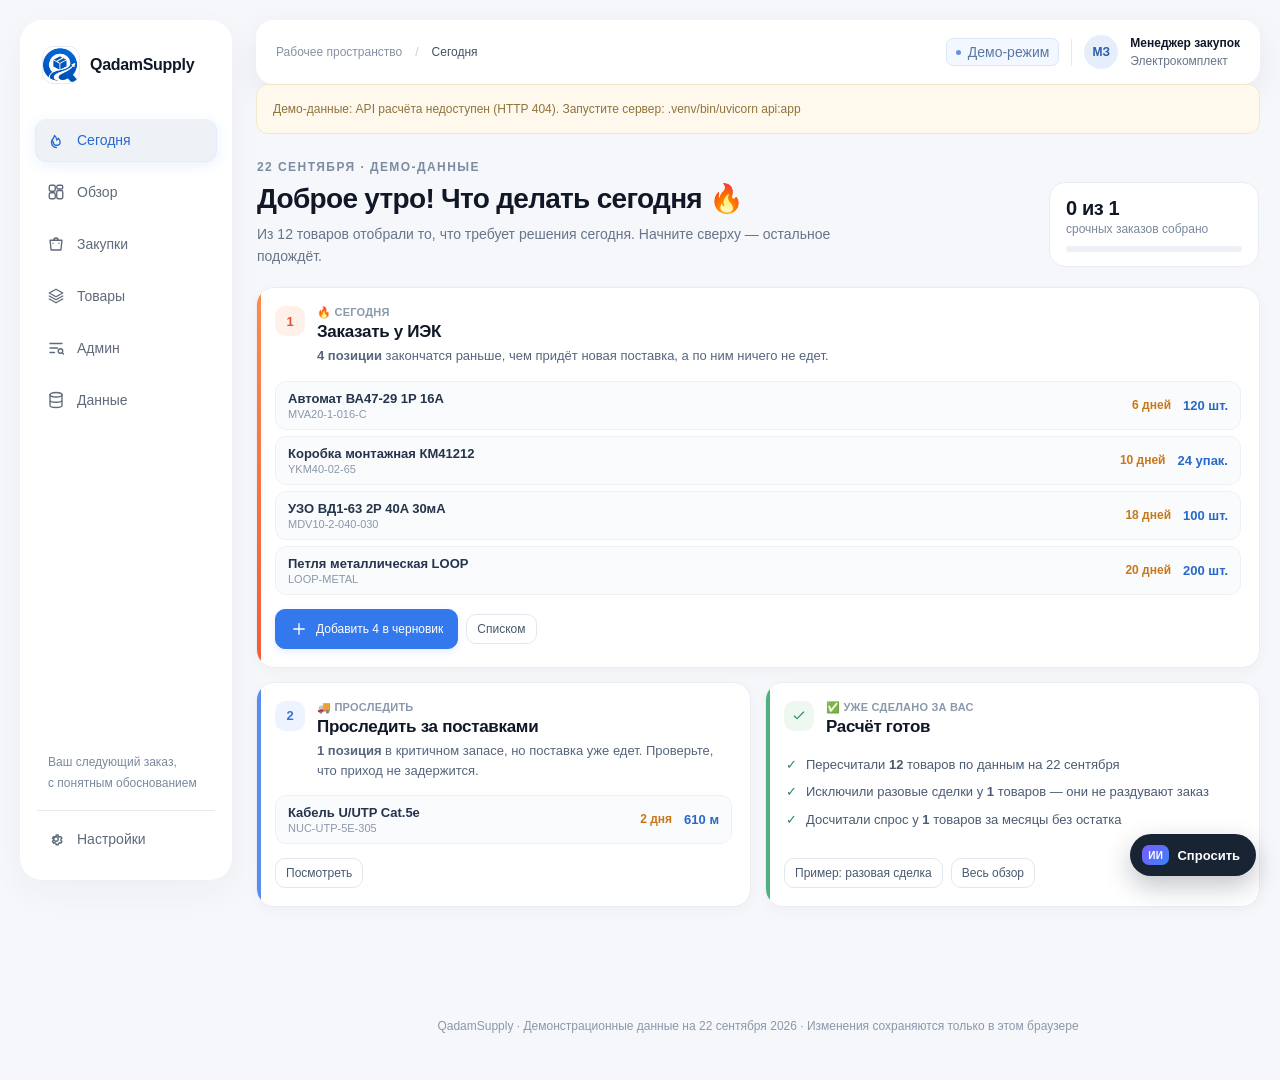
==== commit d33da2cf: "Fix brand emblem and today icon, refresh README screenshots" ====
--- a/web/index.html
+++ b/web/index.html
@@ -9,8 +9,8 @@
 </head>
 <body>
 <div class="app"><aside class="sidebar glass" aria-label="Главная навигация">
-  <div class="brand"><img class="brand-logo" src="./assets/logo.png" alt="" width="34" height="34">QadamSupply</div>
-  <nav class="nav"><button class="active" data-nav="Сегодня"><svg viewBox="0 0 24 24" fill="none" stroke="currentColor" stroke-linecap="round" stroke-linejoin="round"><path d="M12 22c3.9 0 7-2.9 7-6.8 0-2.8-1.6-4.9-3.1-6.8-.6 1.6-1.6 2.6-2.9 2.9.3-3.2-.9-6.2-3.6-8.3.1 3.6-3.4 5.9-3.4 11.4C6 19 8.4 22 12 22Z"/></svg>Сегодня</button><button data-nav="Обзор"><svg viewBox="0 0 24 24" fill="none" stroke="currentColor"><rect x="3" y="3" width="8" height="8" rx="2"/><rect x="13" y="3" width="8" height="5" rx="2"/><rect x="13" y="10" width="8" height="11" rx="2"/><rect x="3" y="13" width="8" height="8" rx="2"/></svg>Обзор</button><button data-nav="Закупки"><svg viewBox="0 0 24 24" fill="none" stroke="currentColor" stroke-linecap="round" stroke-linejoin="round"><path d="M4 7h16l-1.5 13h-13zM9 7a3 3 0 0 1 6 0"/><path d="M8 11h.01M16 11h.01"/></svg>Закупки</button><button data-nav="Товары"><svg viewBox="0 0 24 24" fill="none" stroke="currentColor" stroke-linecap="round" stroke-linejoin="round"><path d="m12 3 9 5-9 5-9-5 9-5z"/><path d="m3 12 9 5 9-5M3 16l9 5 9-5"/></svg>Товары</button><button data-nav="Админ"><svg viewBox="0 0 24 24" fill="none" stroke="currentColor" stroke-linecap="round" stroke-linejoin="round"><path d="M4 6h16M4 12h10M4 18h6"/><circle cx="18" cy="16" r="3"/><path d="m20.5 18.5 1.5 1.5"/></svg>Админ</button><button data-nav="Данные"><svg viewBox="0 0 24 24" fill="none" stroke="currentColor" stroke-linecap="round" stroke-linejoin="round"><ellipse cx="12" cy="5" rx="8" ry="3"/><path d="M4 5v14c0 1.7 3.6 3 8 3s8-1.3 8-3V5M4 12c0 1.7 3.6 3 8 3s8-1.3 8-3"/></svg>Данные</button></nav>
+  <div class="brand"><img class="brand-logo" src="./assets/logo.png" alt="" width="38" height="38">QadamSupply</div>
+  <nav class="nav"><button class="active" data-nav="Сегодня"><svg viewBox="0 0 24 24" fill="none" stroke="currentColor" stroke-linecap="round" stroke-linejoin="round"><path d="M8.5 14.5A4.5 4.5 0 0 0 13 19a4.5 4.5 0 0 0 4.5-4.5c0-2.3-1.2-3.6-2.5-5-.3 1.5-1.1 2.3-2 2.5 0-2.4-1-4.4-3-6-.2 3-3.5 5-3.5 8.5z"/><path d="M12.5 22A6.5 6.5 0 0 1 6 15.5c0-1.7.5-3 1.2-4.3"/></svg>Сегодня</button><button data-nav="Обзор"><svg viewBox="0 0 24 24" fill="none" stroke="currentColor"><rect x="3" y="3" width="8" height="8" rx="2"/><rect x="13" y="3" width="8" height="5" rx="2"/><rect x="13" y="10" width="8" height="11" rx="2"/><rect x="3" y="13" width="8" height="8" rx="2"/></svg>Обзор</button><button data-nav="Закупки"><svg viewBox="0 0 24 24" fill="none" stroke="currentColor" stroke-linecap="round" stroke-linejoin="round"><path d="M4 7h16l-1.5 13h-13zM9 7a3 3 0 0 1 6 0"/><path d="M8 11h.01M16 11h.01"/></svg>Закупки</button><button data-nav="Товары"><svg viewBox="0 0 24 24" fill="none" stroke="currentColor" stroke-linecap="round" stroke-linejoin="round"><path d="m12 3 9 5-9 5-9-5 9-5z"/><path d="m3 12 9 5 9-5M3 16l9 5 9-5"/></svg>Товары</button><button data-nav="Админ"><svg viewBox="0 0 24 24" fill="none" stroke="currentColor" stroke-linecap="round" stroke-linejoin="round"><path d="M4 6h16M4 12h10M4 18h6"/><circle cx="18" cy="16" r="3"/><path d="m20.5 18.5 1.5 1.5"/></svg>Админ</button><button data-nav="Данные"><svg viewBox="0 0 24 24" fill="none" stroke="currentColor" stroke-linecap="round" stroke-linejoin="round"><ellipse cx="12" cy="5" rx="8" ry="3"/><path d="M4 5v14c0 1.7 3.6 3 8 3s8-1.3 8-3V5M4 12c0 1.7 3.6 3 8 3s8-1.3 8-3"/></svg>Данные</button></nav>
   <div class="sidebar-bottom"><div class="sidebar-note">Ваш следующий заказ,<br>с понятным обоснованием</div><button class="settings" data-action="settings"><svg viewBox="0 0 24 24" fill="none" stroke="currentColor" stroke-linecap="round" stroke-linejoin="round"><circle cx="12" cy="12" r="3"/><path d="m19.4 15 .1.1 1.4 1.1-1.4 2.4-1.7-.6a8 8 0 0 1-1.5.9l-.3 1.8h-2.8l-.3-1.8a8 8 0 0 1-1.5-.9l-1.7.6-1.4-2.4 1.4-1.1a8 8 0 0 1 0-1.8l-1.4-1.1 1.4-2.4 1.7.6a8 8 0 0 1 1.5-.9l.3-1.8h2.8l.3 1.8a8 8 0 0 1 1.5.9l1.7-.6 1.4 2.4-1.4 1.1a8 8 0 0 1 0 1.7z" transform="translate(-1 -1)"/></svg>Настройки</button></div>
 </aside><main class="main">
 <div class="toolbar glass">
--- a/web/styles.css
+++ b/web/styles.css
@@ -193,7 +193,7 @@
 @media (max-width:760px){.assistant-fab{bottom:92px;right:14px}}
 body.has-draftbar .assistant-fab{bottom:88px}
 @media (max-width:760px){body.has-draftbar .assistant-fab{bottom:156px}}
-.brand-logo{width:34px;height:34px;border-radius:10px;object-fit:cover;background:#fff;box-shadow:0 4px 12px #1d4ed824;flex:0 0 auto}
+.brand-logo{width:38px;height:38px;border-radius:11px;object-fit:contain;background:#fff;border:1px solid #e6ecf5;flex:0 0 auto}
 
 /* --- детализация по клику --- */
 .breakdown-row.clickable{width:100%;border:0;background:none;font:inherit;color:inherit;text-align:left;cursor:pointer;display:grid;grid-template-columns:minmax(0,1fr) auto 18px;align-items:center;gap:10px;border-radius:8px;transition:background .15s}
